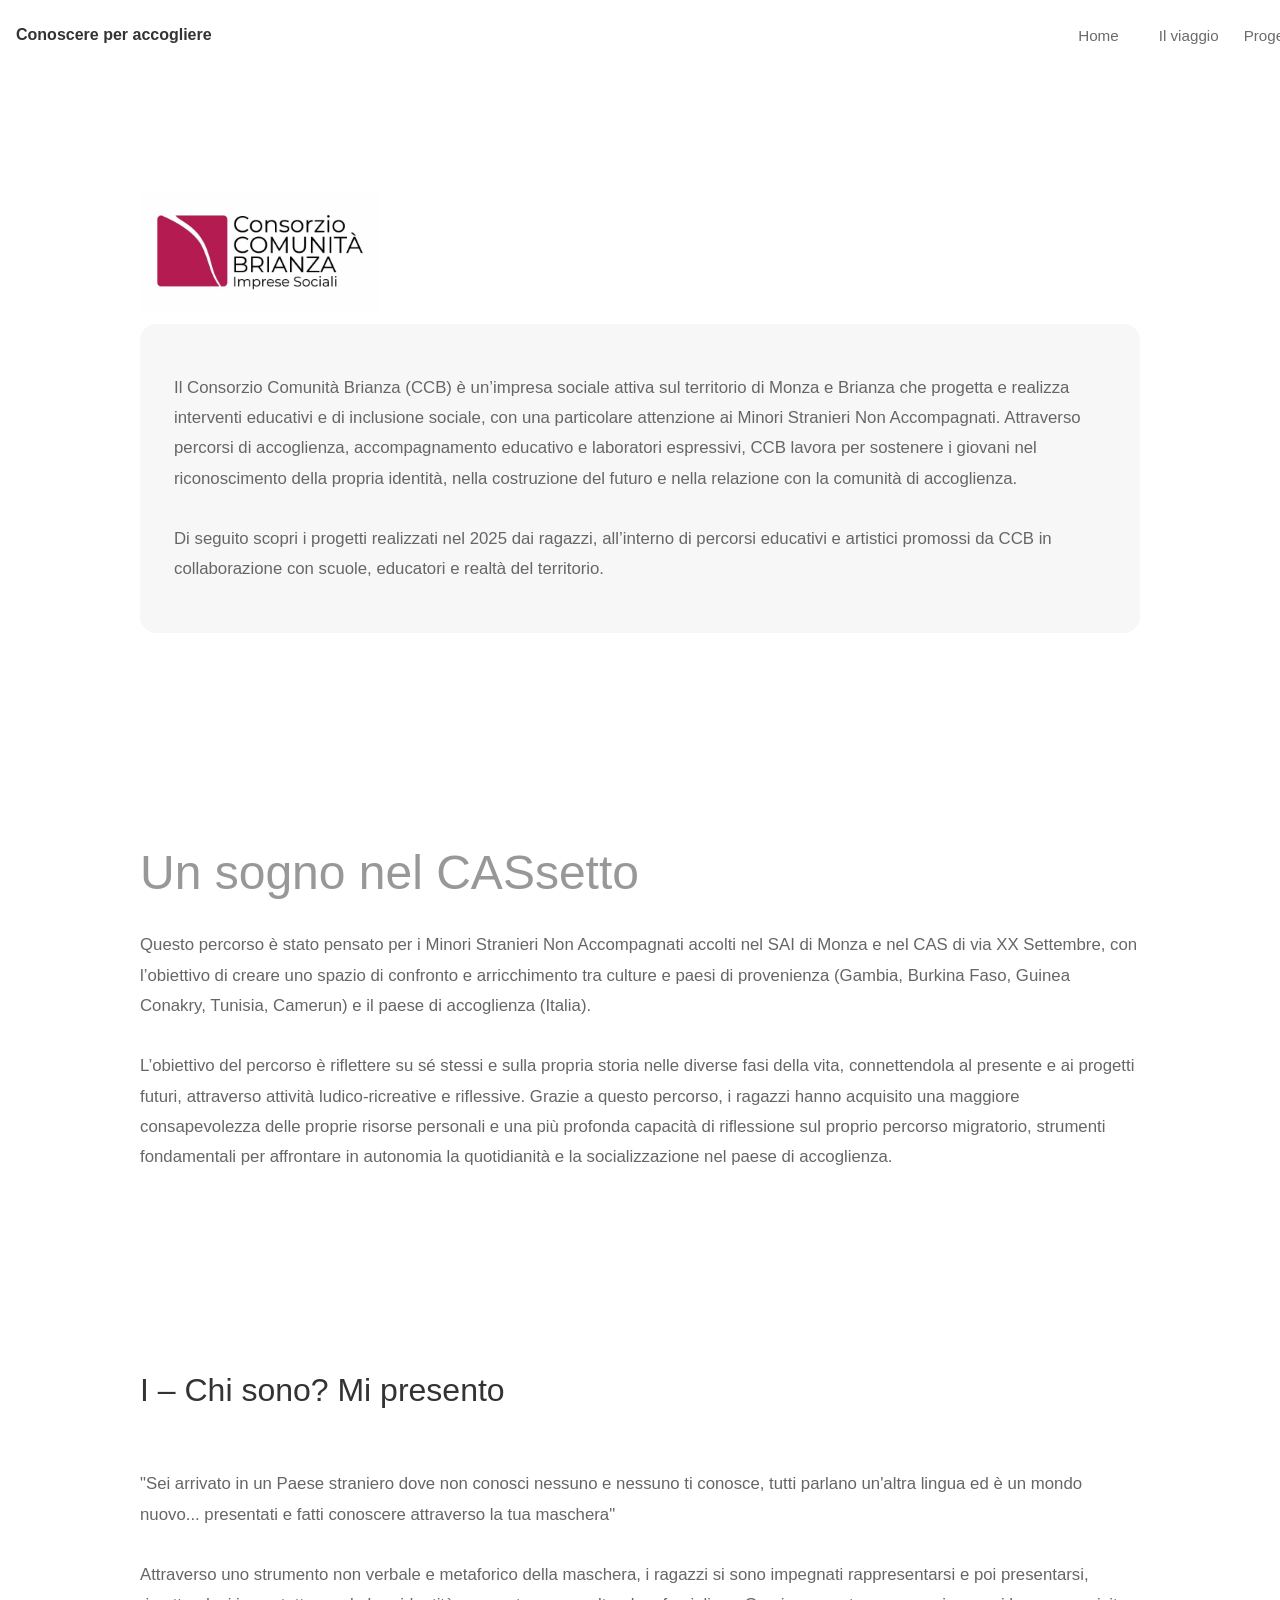
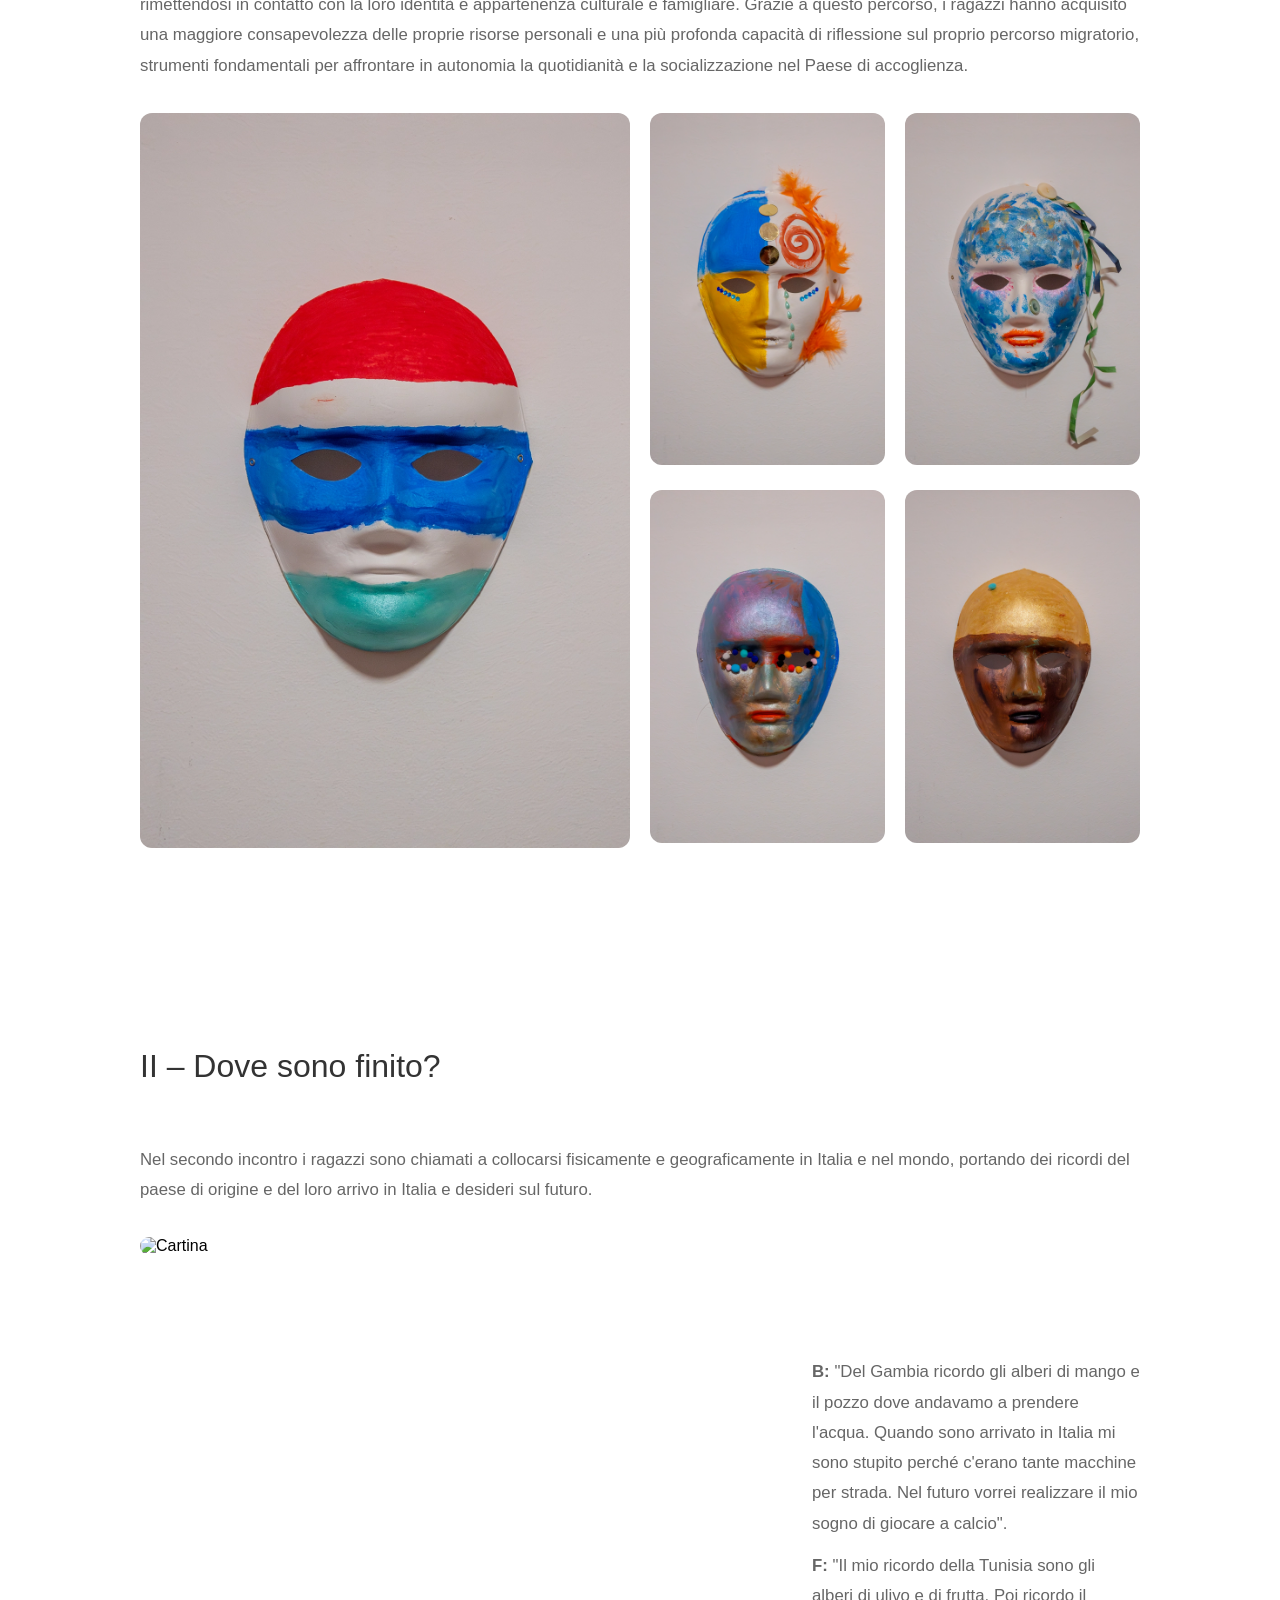
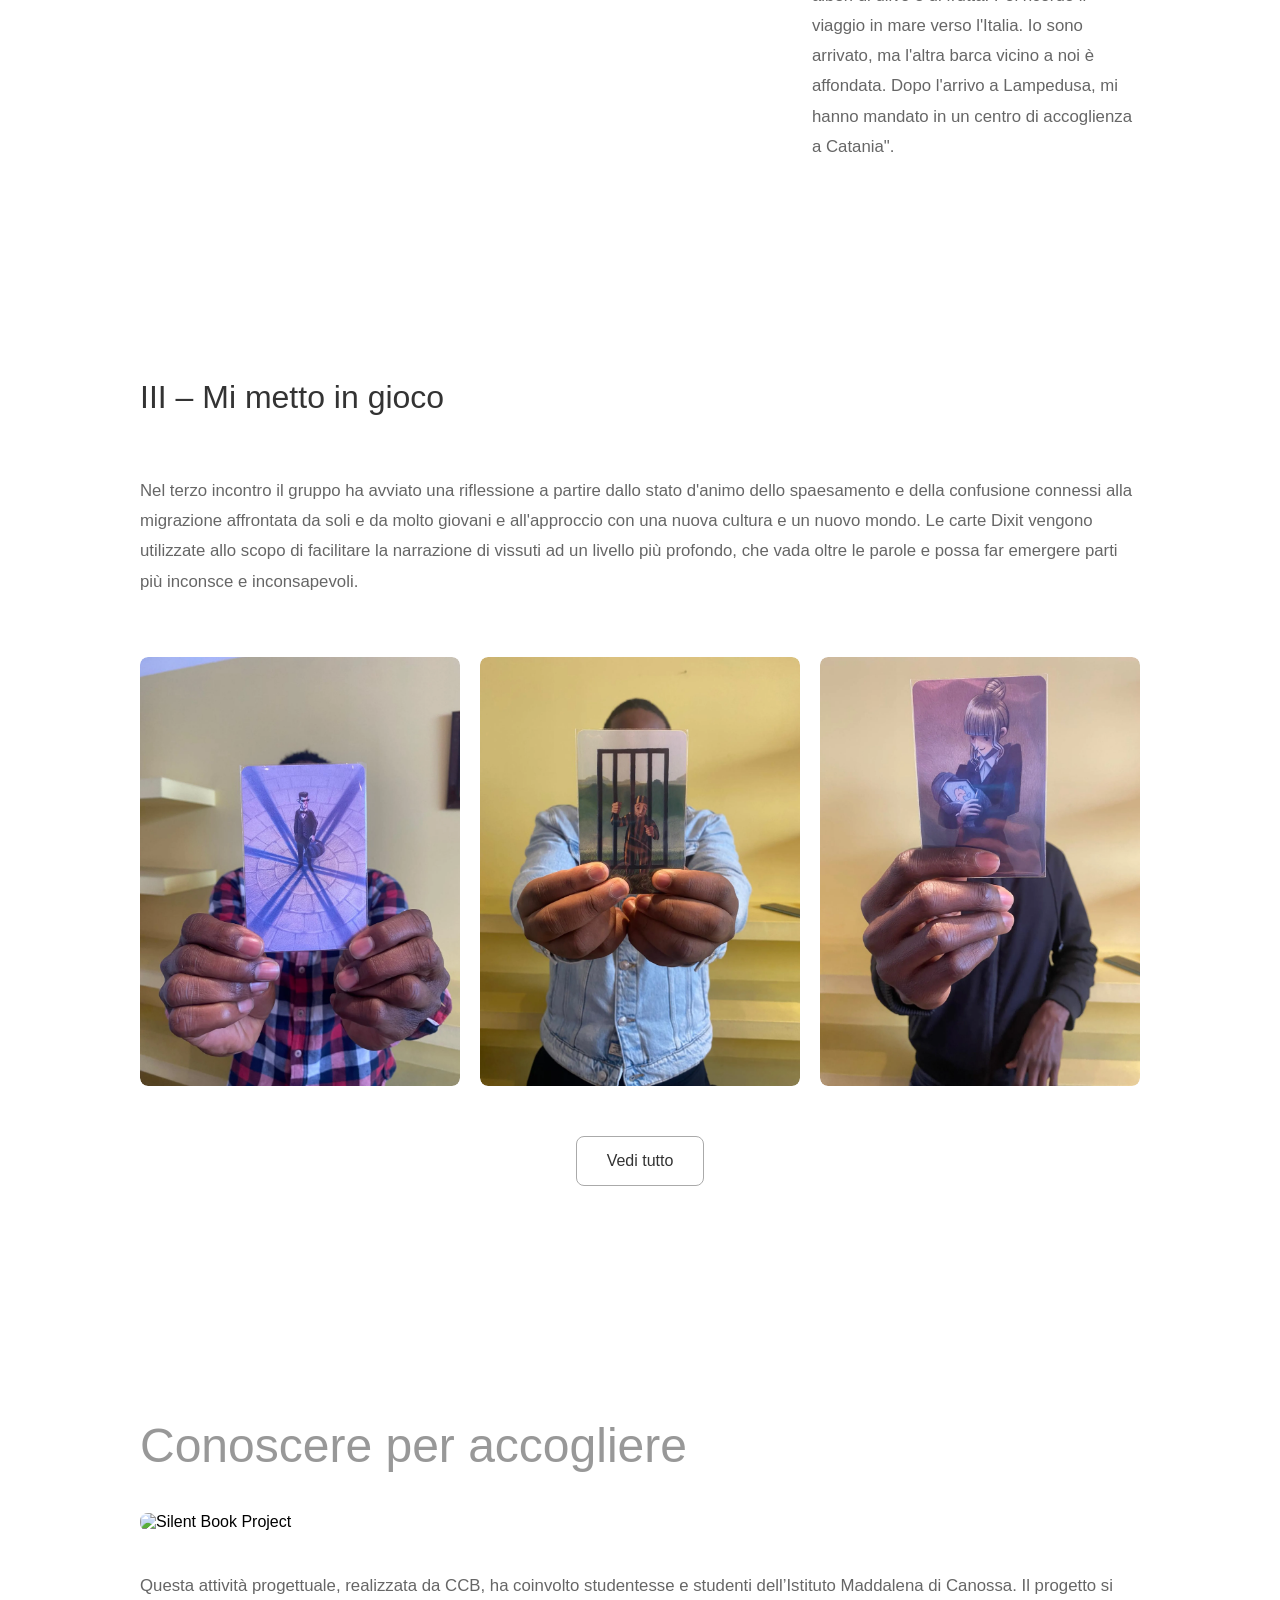
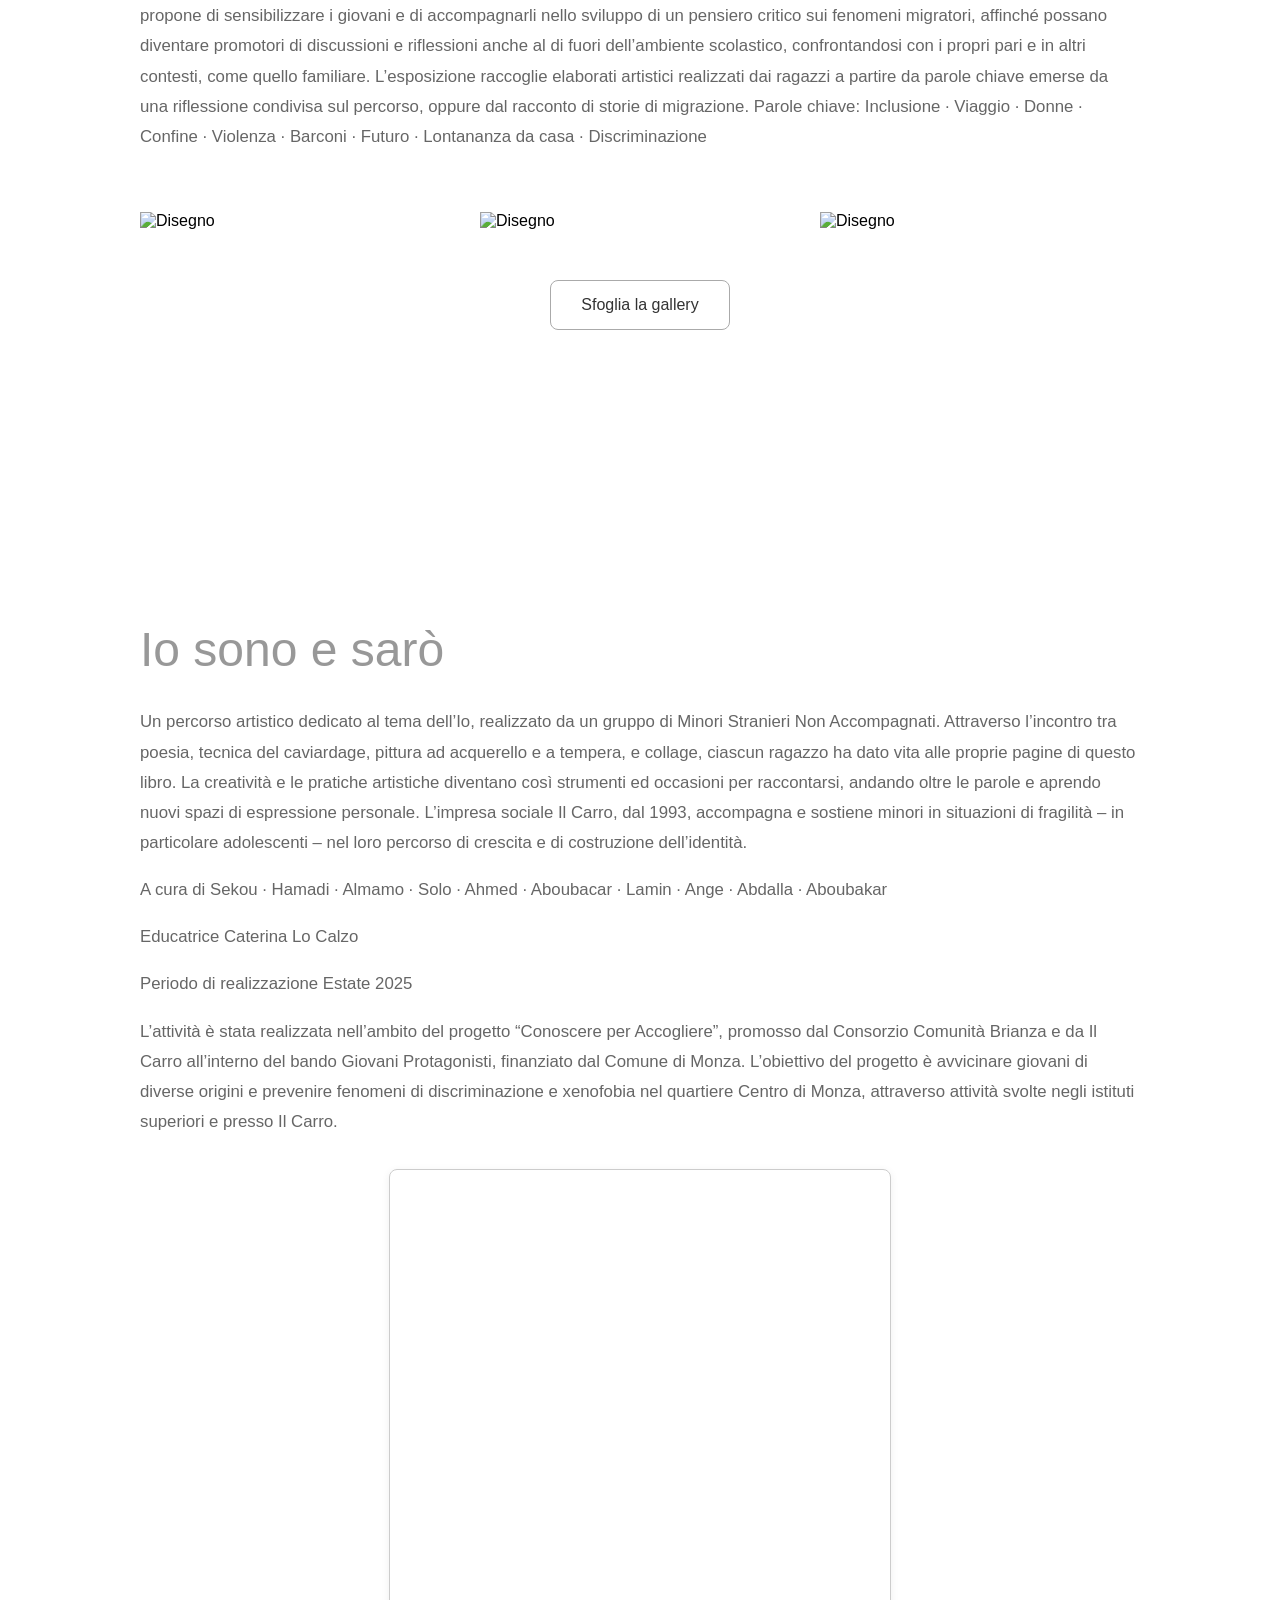
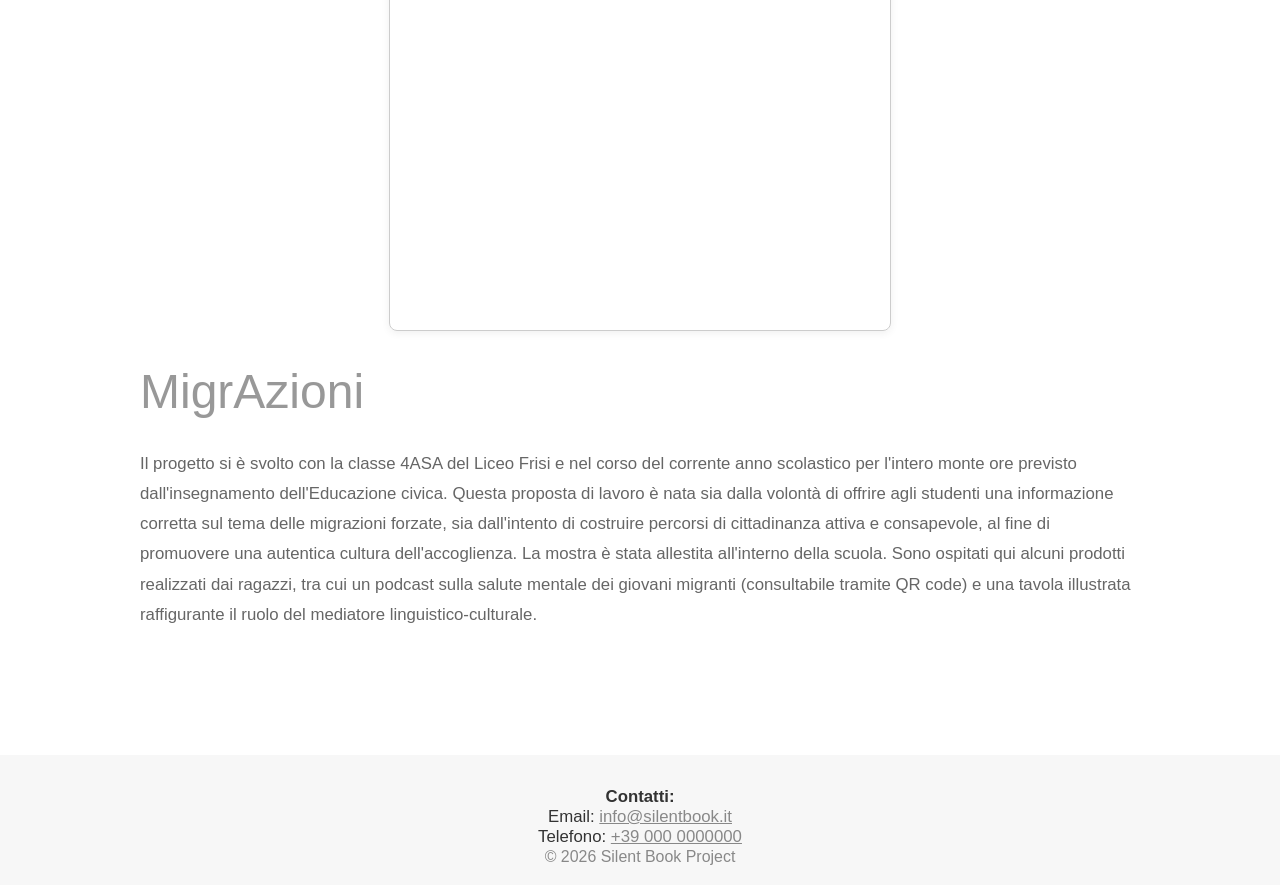
==== about.html @ 9be57079 "Initial commit" ====
<!DOCTYPE html>
<html lang="en">
<head>
  <meta charset="UTF-8" />
  <meta name="viewport" content="width=device-width, initial-scale=1.0"/>
  <title>About - Silent Book</title>
  <link rel="stylesheet" href="style.css">
</head>
<body class="about-page">
    <!-- Fixed Navbar -->
    <nav class="navbar">
        <div class="navbar-content">
            <a href="index.html" class="navbar-logo">Conoscere per accogliere</a>
            <div class="navbar-dots">
                <span class="dot" data-section="0"></span>
                <span class="dot" data-section="1"></span>
                <span class="dot" data-section="2"></span>
                <span class="dot" data-section="3"></span>
                <span class="dot" data-section="4"></span>
                <span class="dot" data-section="5"></span>
                <span class="dot" data-section="6"></span>
                <span class="dot" data-section="7"></span>
                <span class="dot" data-section="8"></span>
                <span class="dot" data-section="9"></span>
            </div>

            <div class="navbar-links">
                <a href="index.html" class="navbar-home">Home</a>
                <a href="storia.html">Il viaggio</a>
                <a href="about.html">Progetti</a>
            </div>
        </div>
    </nav>

    <!-- Main Content -->
    <div class="page-container">
        <!-- About Section -->
        <div class="page-content" id="about-section">

    <div style="text-align: center; margin-top: 32px;">
        <img src="images/CCB-logo.webp" alt="Logo Consorzio Comunità Brianza" style="max-width: 240px; height: auto; display: block; margin-bottom: 12px; margin-left: 0;" />
    </div>

            <div class="intro-box" style="background: #f7f7f7; border-radius: 16px; padding: 32px 34px; margin: 0px 0 40px 0; max-width: 100%; margin-left: auto; margin-right: auto; font-size: 1.15em;">
                <p>Il Consorzio Comunità Brianza (CCB) è un’impresa sociale attiva sul territorio di Monza e Brianza che progetta e realizza interventi educativi e di inclusione sociale, con una particolare attenzione ai Minori Stranieri Non Accompagnati. Attraverso percorsi di accoglienza, accompagnamento educativo e laboratori espressivi, CCB lavora per sostenere i giovani nel riconoscimento della propria identità, nella costruzione del futuro e nella relazione con la comunità di accoglienza. 
                    <br><br> Di seguito scopri i progetti realizzati nel 2025 dai ragazzi, all’interno di percorsi educativi e artistici promossi da CCB in collaborazione con scuole, educatori e realtà del territorio.
            </p> </div>
          
            
            
            
            <!-- Chi siamo Section -->
           <div style="padding: 70px;;"></div> <h1>Un sogno nel CASsetto</h1>
            <p>Questo percorso è stato pensato per i Minori Stranieri Non Accompagnati accolti nel SAI di Monza e nel CAS di via XX Settembre, con l’obiettivo di creare uno spazio di confronto e arricchimento tra culture e paesi di provenienza (Gambia, Burkina Faso, Guinea Conakry, Tunisia, Camerun) e il paese di accoglienza (Italia).

<br><br>L’obiettivo del percorso è riflettere su sé stessi e sulla propria storia nelle diverse fasi della vita, connettendola al presente e ai progetti futuri, attraverso attività ludico-ricreative e riflessive.

Grazie a questo percorso, i ragazzi hanno acquisito una maggiore consapevolezza delle proprie risorse personali e una più profonda capacità di riflessione sul proprio percorso migratorio, strumenti fondamentali per affrontare in autonomia la quotidianità e la socializzazione nel paese di accoglienza.
</p>
<h2>I – Chi sono? Mi presento</h2>
<p>"Sei arrivato in un Paese straniero dove non conosci nessuno e nessuno ti conosce, tutti parlano un'altra lingua ed è un mondo nuovo... presentati e fatti conoscere attraverso la tua maschera"
<br><br>Attraverso uno strumento non verbale e metaforico della maschera, i ragazzi si sono impegnati rappresentarsi e poi presentarsi, rimettendosi in contatto con la loro identità e appartenenza culturale e famigliare.
Grazie a questo percorso, i ragazzi hanno acquisito una maggiore consapevolezza delle proprie risorse personali e una più profonda capacità di riflessione sul proprio percorso migratorio, strumenti fondamentali per affrontare in autonomia la quotidianità e la socializzazione nel Paese di accoglienza.
</p>

<!-- Galleria Maschere -->
<style>
    .maschere-gallery-grid {
        display: grid;
        grid-template-columns: repeat(4, 1fr);
        grid-template-rows: repeat(2, auto);
        gap: 20px;
        width: 100%;
        margin: 32px 0;
        align-items: start;
    }
    .maschere-gallery-grid img {
        width: 100%;
        height: auto;
        aspect-ratio: auto;
        object-fit: contain;
        border-radius: 12px;
        display: block;
        background: #f7f7f7;
        max-height: 420px;
    }
    .maschere-gallery-grid .main-img {
        grid-row: 1 / span 2;
        grid-column: 1 / span 2;
        max-height: 100%;
    }
    @media (max-width: 700px) {
        .maschere-gallery-grid {
            grid-template-columns: 1fr 1fr;
            grid-template-rows: repeat(5, auto);
        }
        .maschere-gallery-grid .main-img {
            grid-row: 1 / span 2;
            grid-column: 1 / span 2;
        }
    }
</style>
<div class="maschere-gallery-grid">
    <div class="gallery-item dixit-item" style="grid-row: 1 / span 2; grid-column: 1 / span 2; position: relative;">
        <img src="images/maschere/IMG_1080.webp" alt="Maschera 1080" class="main-img" />
        <div class="dixit-overlay">
            <p class="dixit-text">"La maschera rappresenta il mio Paese e le mie radici. La bandiera del Gambia è composta dal colore rosso, che simboleggia il sole e la savana, il colore blu del fiume Gambia, mentre il verde rappresenta la terra e le foreste del mio Paese. Le strisce bianche simboleggiano la pace."</p>
        </div>
    </div>
    <img src="images/maschere/IMG_1083.webp" alt="Maschera 1083" style="grid-row: 1; grid-column: 3;" />
    <img src="images/maschere/IMG_1084.webp" alt="Maschera 1084" style="grid-row: 1; grid-column: 4;" />
    <img src="images/maschere/IMG_1086.webp" alt="Maschera 1086" style="grid-row: 2; grid-column: 3;" />
    <img src="images/maschere/IMG_1090.webp" alt="Maschera 1090" style="grid-row: 2; grid-column: 4;" />
</div>
<h2>II – Dove sono finito?</h2>

<p>Nel secondo incontro i ragazzi sono chiamati a collocarsi fisicamente e geograficamente in Italia e nel mondo, portando dei ricordi del paese di origine e del loro arrivo in Italia e desideri sul futuro.</p>
<div style="display: flex; gap: 32px; align-items: flex-start; flex-wrap: wrap; margin: 32px 0 0 0;">
    <img src="images/maschere/cartina.png" alt="Cartina" class="main-img" style="width: 640px; max-width: 100%; height: auto; aspect-ratio: auto; object-fit: contain; border-radius: 12px; display: block; max-height: 840px; margin: 0; background: none; flex-shrink: 0;" />
    <div style="flex: 1; min-width: 220px; padding-top: 120px;">
        <p style="margin-top:0; margin-bottom: 0.7em;"><strong>B:</strong> "Del Gambia ricordo gli alberi di mango e il pozzo dove andavamo a prendere l'acqua. Quando sono arrivato in Italia mi sono stupito perché c'erano tante macchine per strada. Nel futuro vorrei realizzare il mio sogno di giocare a calcio".</p>
        <p style="margin-top:0;"><strong>F:</strong> "Il mio ricordo della Tunisia sono gli alberi di ulivo e di frutta. Poi ricordo il viaggio in mare verso l'Italia. Io sono arrivato, ma l'altra barca vicino a noi è affondata. Dopo l'arrivo a Lampedusa, mi hanno mandato in un centro di accoglienza a Catania".</p>
    </div>
</div>


<h2>III – Mi metto in gioco</h2>
<p>Nel terzo incontro il gruppo ha avviato una riflessione a partire dallo stato d'animo dello spaesamento e della confusione connessi alla migrazione affrontata da soli e da molto giovani e all'approccio con una nuova cultura e un nuovo mondo.
Le carte Dixit vengono utilizzate allo scopo di facilitare la narrazione di vissuti ad un livello più profondo, che vada oltre le parole e possa far emergere parti più inconsce e inconsapevoli.
</p>
<div class="gallery dixit-gallery dixit-preview" id="dixit-preview-gallery">
    <div class="gallery-item dixit-item">
        <img src="images/dixit/1.webp" alt="Chi siamo" data-caption="Ricordo che ero molto confuso perché mi trovavo davanti a tante strade tra cui dovevo scegliere.">
        <div class="dixit-overlay">
            <p class="dixit-text">"Ricordo che ero molto confuso perché mi trovavo davanti a tante strade tra cui dovevo scegliere"</p>
        </div>
    </div>
    <div class="gallery-item dixit-item">
        <img src="images/dixit/2.webp" alt="Chi siamo" data-caption="Qualche volta mi sento in trappola, con le mani legate, come se non riuscissi a trovare una via d'uscita">
        <div class="dixit-overlay">
            <p class="dixit-text">"Qualche volta mi sento in trappola, con le mani legate, come se non riuscissi a trovare una via d'uscita"</p>
        </div>
    </div>
    <div class="gallery-item dixit-item">
        <img src="images/dixit/3.webp" alt="Chi siamo" data-caption="Penso a quanto mi senta confuso e perso nel non sapere come sta mia mamma. Mi preoccupa anche che lei si senta spaesata nel non sapere come stia io e dove mi trovi nel mondo">
        <div class="dixit-overlay">
            <p class="dixit-text">"Penso a quanto mi senta confuso e perso nel non sapere come sta mia mamma. Mi preoccupa anche che lei si senta spaesata nel non sapere come stia io e dove mi trovi nel mondo"</p>
        </div>
    </div>
    <div class="gallery-item dixit-item">
        <img src="images/dixit/4.webp" alt="Chi siamo" data-caption="Se penso alla confusione mi viene in mente quando ero sulla barca e l'acqua ha iniziato a entrare...">
        <div class="dixit-overlay">
            <p class="dixit-text">"Se penso alla confusione mi viene in mente quando ero sulla barca e l'acqua
ha iniziato a entrare..."</p>
        </div>
    </div>
    <div class="gallery-item dixit-item">
        <img src="images/dixit/5.webp" alt="Chi siamo" data-caption="Ricordo che mi sono sentito molto confuso la prima volta che da piccolo con mio zio vidi un barcone partire e ribaltarsi poco dopo.">
        <div class="dixit-overlay">
            <p class="dixit-text">"Ricordo che mi sono sentito molto confuso la prima volta che da piccolo con mio zio vidi un barcone partire e ribaltarsi poco dopo."</p>
        </div>
    </div>
    <div class="gallery-item dixit-item">
        <img src="images/dixit/6.webp" alt="Chi siamo" data-caption="Questa carta mi fa pensare agli alberi sotto cui ci sedevamo al pomeriggio, grandi e piccoli...mi domando quando potrò ancora sedermi sotto quell'albero.">
        <div class="dixit-overlay">
            <p class="dixit-text">"Questa carta mi fa pensare agli alberi sotto cui ci sedevamo al pomeriggio, grandi e piccoli...mi domando quando potrò ancora sedermi sotto quell'albero."</p>
        </div>
    </div>
    <div class="gallery-item dixit-item">
        <img src="images/dixit/7.webp" alt="Chi siamo" data-caption="Questa carta mi ricorda mio padre che intagliava nel legno statuette a forma di animale.">
        <div class="dixit-overlay">
            <p class="dixit-text">"Questa carta mi ricorda mio padre che intagliava nel legno statuette a forma di animale."</p>
        </div>
    </div>
    <div class="gallery-item dixit-item">
        <img src="images/dixit/8.webp" alt="Chi siamo" data-caption="Ho scelto questa carta perché mi ricorda un episodio in cui il carretto con cui mio padre ed io stavamo viaggiando si è rotto e non sapevamo come tornare indietro.">
        <div class="dixit-overlay">
            <p class="dixit-text">"Ho scelto questa carta perché mi ricorda un episodio in cui il carretto con cui mio padre ed io stavamo viaggiando si è rotto e non sapevamo come tornare indietro."</p>
        </div>
    </div>
    <div class="gallery-item dixit-item">
        <img src="images/dixit/9.webp" alt="Chi siamo" data-caption="In questa immagine io vedo una spiaggia e una torre molto alta su cui ci sono dei pulcini senza mamma.">
        <div class="dixit-overlay">
            <p class="dixit-text">"In questa immagine io vedo una spiaggia e una torre molto alta su cui ci sono dei pulcini senza mamma."</p>
        </div>
    </div>
    <div class="gallery-item dixit-item">
        <img src="images/dixit/10.webp" alt="Chi siamo" data-caption="Ho scelto questa carta perché mi ricorda una usanza del mio villaggio: d'estate delle figure mascherate suonavano degli strumenti e rincorrevano grandi e piccoli per educarli ad utilizzare bene il fuoco ed evitare rischi di incendio. Ricordo bene che mi sentivo confuso e alla ricerca di un luogo sicuro in cui nascondermi">
        <div class="dixit-overlay">
            <p class="dixit-text">"Ho scelto questa carta perché mi ricorda una usanza del mio villaggio: d'estate delle figure mascherate suonavano degli strumenti e rincorrevano grandi e piccoli per educarli ad utilizzare bene il fuoco ed evitare rischi di incendio. Ricordo bene che mi sentivo confuso e alla ricerca di un luogo sicuro in cui nascondermi"</p>
        </div>
    </div>
</div>
<div style="text-align: center; margin-top: 30px;">
    <button class="gallery-toggle-btn" id="dixit-toggle">Vedi tutto</button>
</div>
            
            <!-- Gallery Preview -->
            <div style="padding: 100px;;"></div><h1>Conoscere per accogliere</h1>
            <div style="width: 100%; margin: 40px 0;">
                <img src="images/foto mostra/SRGB29902.jpg" alt="Silent Book Project" style="width: 100%; height: auto; display: block; border-radius: 8px;">
            </div>
            <p>Questa attività progettuale, realizzata da CCB, ha coinvolto studentesse e studenti dell’Istituto Maddalena di Canossa. Il progetto si propone di sensibilizzare i giovani e di accompagnarli nello sviluppo di un pensiero critico sui fenomeni migratori, affinché possano diventare promotori di discussioni e riflessioni anche al di fuori dell’ambiente scolastico, confrontandosi con i propri pari e in altri contesti, come quello familiare.

L’esposizione raccoglie elaborati artistici realizzati dai ragazzi a partire da parole chiave emerse da una riflessione condivisa sul percorso, oppure dal racconto di storie di migrazione.

Parole chiave:
Inclusione · Viaggio · Donne · Confine · Violenza · Barconi · Futuro · Lontananza da casa · Discriminazione
</p>
            <div class="gallery gallery-preview">
               
                <div class="gallery-item"><img src="images/disegni/7a.jpg.png" alt="Disegno"></div>
                 <div class="gallery-item"><img src="images/disegni/Binder1_Pagina_37_Immagine_0001.png" alt="Disegno"></div>
                <div class="gallery-item"><img src="images/disegni/2025-12-09_220623.jpg.png" alt="Disegno"></div>
            </div>
            
            <div style="text-align: center; margin-top: 30px;">
                <button class="gallery-toggle-btn" id="gallery-toggle">Sfoglia la gallery</button>
            </div>
        </div>

        <!-- Dixit Section (hidden initially) -->
        <div class="page-content" id="dixit-section" style="display: none;">
            <h1>Gallery 1</h1>
            <p>Esplora la nostra storia attraverso queste immagini e testimonianze.</p>
            
            <div style="text-align: center; margin-bottom: 30px;">
                <button class="gallery-toggle-btn" id="dixit-close">Torna alla pagina About</button>
            </div>
            
            <!-- Full Dixit Gallery -->
            <div class="gallery dixit-gallery dixit-full">
                <div class="gallery-item dixit-item">
                    <img src="images/dixit/1.png" alt="Chi siamo" data-caption="Ricordo che ero molto confuso perché mi trovavo davanti a tante strade tra cui dovevo scegliere.">
                    <div class="dixit-overlay">
                        <p class="dixit-text">"Ricordo che ero molto confuso perché mi trovavo davanti a tante strade tra cui dovevo scegliere."</p>
                    </div>
                </div>
                <div class="gallery-item dixit-item">
                    <img src="images/dixit/2.png" alt="Chi siamo" data-caption="Questo è un testo segnaposto per l'immagine due.">
                    <div class="dixit-overlay">
                        <p class="dixit-text">"Questo è un testo segnaposto per l'immagine due."</p>
                    </div>
                </div>
                <div class="gallery-item dixit-item">
                    <img src="images/dixit/3.png" alt="Chi siamo" data-caption="Questo è un testo segnaposto per l'immagine tre.">
                    <div class="dixit-overlay">
                        <p class="dixit-text">"Questo è un testo segnaposto per l'immagine tre."</p>
                    </div>
                </div>
                <div class="gallery-item dixit-item">
                    <img src="images/dixit/4.png" alt="Chi siamo" data-caption="Questo è un testo segnaposto per l'immagine quattro.">
                    <div class="dixit-overlay">
                        <p class="dixit-text">"Questo è un testo segnaposto per l'immagine quattro."</p>
                    </div>
                </div>
                <div class="gallery-item dixit-item">
                    <img src="images/dixit/5.png" alt="Chi siamo" data-caption="Questo è un testo segnaposto per l'immagine cinque.">
                    <div class="dixit-overlay">
                        <p class="dixit-text">"Questo è un testo segnaposto per l'immagine cinque."</p>
                    </div>
                </div>
                <div class="gallery-item dixit-item">
                    <img src="images/dixit/6.png" alt="Chi siamo" data-caption="Questo è un testo segnaposto per l'immagine sei.">
                    <div class="dixit-overlay">
                        <p class="dixit-text">"Questo è un testo segnaposto per l'immagine sei."</p>
                    </div>
                </div>
                <div class="gallery-item dixit-item">
                    <img src="images/dixit/7.png" alt="Chi siamo" data-caption="Questo è un testo segnaposto per l'immagine sette.">
                    <div class="dixit-overlay">
                        <p class="dixit-text">"Questo è un testo segnaposto per l'immagine sette."</p>
                    </div>
                </div>
                <div class="gallery-item dixit-item">
                    <img src="images/dixit/8.png" alt="Chi siamo" data-caption="Questo è un testo segnaposto per l'immagine otto.">
                    <div class="dixit-overlay">
                        <p class="dixit-text">"Questo è un testo segnaposto per l'immagine otto."</p>
                    </div>
                </div>
                <div class="gallery-item dixit-item">
                    <img src="images/dixit/9.png" alt="Chi siamo" data-caption="Questo è un testo segnaposto per l'immagine nove.">
                    <div class="dixit-overlay">
                        <p class="dixit-text">"Questo è un testo segnaposto per l'immagine nove."</p>
                    </div>
                </div>
                <div class="gallery-item dixit-item">
                    <img src="images/dixit/10.png" alt="Chi siamo" data-caption="Questo è un testo segnaposto per l'immagine dieci.">
                    <div class="dixit-overlay">
                        <p class="dixit-text">"Questo è un testo segnaposto per l'immagine dieci."</p>
                    </div>
                </div>
            </div>
        </div>
        
        <!-- Gallery Section (hidden initially) -->
        <div style="padding: 70px;;"></div>
        <div class="page-content" id="gallery-section" style="display: none;">
           
            <h1>Conoscere per accogliere</h1>
            <p>Questa attività di progetto svolta da CCB ha coinvolto studenti e studentesse dell'Istituto Maddalena di Canossa. Il progetto ha come obiettivo quello di sensibilizzare i giovani ed aiutarli a sviluppare un pensiero critico verso i fenomeni migratori, in modo che siano poi loro stessi ad aprire discussioni e riflessioni al di fuori dell'ambiente scolastico, con i propri pari o in altri contesti
altri come quello famigliare.</p>
            
            <div style="text-align: center; margin-bottom: 30px;">
                <button class="gallery-toggle-btn" id="gallery-close">Torna alla pagina About</button>
            </div>
            
            <!-- Full Gallery -->
            <div class="gallery gallery-full">
                <div class="gallery-item"><img src="images/disegni/2025-12-09_220623.jpg.png" alt="Disegno"></div>
                <div class="gallery-item"><img src="images/disegni/2a.jpg.png" alt="Disegno"></div>
                <div class="gallery-item"><img src="images/disegni/2b.jpg.png" alt="Disegno"></div>
                <div class="gallery-item"><img src="images/disegni/5a.jpg.png" alt="Disegno"></div>
                <div class="gallery-item"><img src="images/disegni/5b.jpg.png" alt="Disegno"></div>
                <div class="gallery-item"><img src="images/disegni/7a.jpg.png" alt="Disegno"></div>
                <div class="gallery-item"><img src="images/disegni/7b.jpg.png" alt="Disegno"></div>
                <div class="gallery-item"><img src="images/disegni/Binder1_Pagina_01_Immagine_0001.png" alt="Disegno"></div>
                <div class="gallery-item"><img src="images/disegni/Binder1_Pagina_02_Immagine_0001.png" alt="Disegno"></div>
                <div class="gallery-item"><img src="images/disegni/Binder1_Pagina_03_Immagine_0001.png" alt="Disegno"></div>
                <div class="gallery-item"><img src="images/disegni/Binder1_Pagina_04_Immagine_0001.png" alt="Disegno"></div>
                <div class="gallery-item"><img src="images/disegni/Binder1_Pagina_05_Immagine_0001.png" alt="Disegno"></div>
                <div class="gallery-item"><img src="images/disegni/Binder1_Pagina_06_Immagine_0001.png" alt="Disegno"></div>
                <div class="gallery-item"><img src="images/disegni/Binder1_Pagina_07_Immagine_0001.png" alt="Disegno"></div>
                <div class="gallery-item"><img src="images/disegni/Binder1_Pagina_08_Immagine_0001.png" alt="Disegno"></div>
                <div class="gallery-item"><img src="images/disegni/Binder1_Pagina_10_Immagine_0001.png" alt="Disegno"></div>
                <div class="gallery-item"><img src="images/disegni/Binder1_Pagina_11_Immagine_0001.png" alt="Disegno"></div>
                <div class="gallery-item"><img src="images/disegni/Binder1_Pagina_14_Immagine_0001.png" alt="Disegno"></div>
                <div class="gallery-item"><img src="images/disegni/Binder1_Pagina_15_Immagine_0001.png" alt="Disegno"></div>
                <div class="gallery-item"><img src="images/disegni/Binder1_Pagina_16_Immagine_0001.png" alt="Disegno"></div>
                <div class="gallery-item"><img src="images/disegni/Binder1_Pagina_17_Immagine_0001.png" alt="Disegno"></div>
                <div class="gallery-item"><img src="images/disegni/Binder1_Pagina_19_Immagine_0001.png" alt="Disegno"></div>
                <div class="gallery-item"><img src="images/disegni/Binder1_Pagina_21_Immagine_0001.png" alt="Disegno"></div>
                <div class="gallery-item"><img src="images/disegni/Binder1_Pagina_24_Immagine_0001.png" alt="Disegno"></div>
                <div class="gallery-item"><img src="images/disegni/Binder1_Pagina_25_Immagine_0001.png" alt="Disegno"></div>
                <div class="gallery-item"><img src="images/disegni/Binder1_Pagina_26_Immagine_0001.png" alt="Disegno"></div>
                <div class="gallery-item"><img src="images/disegni/Binder1_Pagina_27_Immagine_0001.png" alt="Disegno"></div>
                <div class="gallery-item"><img src="images/disegni/Binder1_Pagina_28_Immagine_0001.png" alt="Disegno"></div>
                <div class="gallery-item"><img src="images/disegni/Binder1_Pagina_29_Immagine_0001.png" alt="Disegno"></div>
                <div class="gallery-item"><img src="images/disegni/Binder1_Pagina_30_Immagine_0001.png" alt="Disegno"></div>
                <div class="gallery-item"><img src="images/disegni/Binder1_Pagina_31_Immagine_0001.png" alt="Disegno"></div>
                <div class="gallery-item"><img src="images/disegni/Binder1_Pagina_32_Immagine_0001.png" alt="Disegno"></div>
                <div class="gallery-item"><img src="images/disegni/Binder1_Pagina_33_Immagine_0001.png" alt="Disegno"></div>
                <div class="gallery-item"><img src="images/disegni/Binder1_Pagina_34_Immagine_0001.png" alt="Disegno"></div>
                <div class="gallery-item"><img src="images/disegni/Binder1_Pagina_35_Immagine_0001.png" alt="Disegno"></div>
                <div class="gallery-item"><img src="images/disegni/Binder1_Pagina_36_Immagine_0001.png" alt="Disegno"></div>
                <div class="gallery-item"><img src="images/disegni/Binder1_Pagina_37_Immagine_0001.png" alt="Disegno"></div>
                <div class="gallery-item"><img src="images/disegni/Binder1_Pagina_38_Immagine_0001.png" alt="Disegno"></div>
                <div class="gallery-item"><img src="images/disegni/Binder1_Pagina_39_Immagine_0001.png" alt="Disegno"></div>
                <div class="gallery-item"><img src="images/disegni/Binder1_Pagina_40_Immagine_0001.png" alt="Disegno"></div>
                <div class="gallery-item"><img src="images/disegni/Binder1_Pagina_41_Immagine_0001.png" alt="Disegno"></div>
                <div class="gallery-item"><img src="images/disegni/Binder1_Pagina_42_Immagine_0001.png" alt="Disegno"></div>
                <div class="gallery-item"><img src="images/disegni/Binder1_Pagina_43_Immagine_0001.png" alt="Disegno"></div>
                <div class="gallery-item"><img src="images/disegni/Binder1_Pagina_44_Immagine_0001.png" alt="Disegno"></div>
                <div class="gallery-item"><img src="images/disegni/Binder1_Pagina_45_Immagine_0001.png" alt="Disegno"></div>
                <div class="gallery-item"><img src="images/disegni/Binder1_Pagina_46_Immagine_0001.png" alt="Disegno"></div>
                <div class="gallery-item"><img src="images/disegni/Binder1_Pagina_47_Immagine_0001.png" alt="Disegno"></div>
                <div class="gallery-item"><img src="images/disegni/Binder1_Pagina_48_Immagine_0001.png" alt="Disegno"></div>
                <div class="gallery-item"><img src="images/disegni/Binder1_Pagina_49_Immagine_0001.png" alt="Disegno"></div>
                <div class="gallery-item"><img src="images/disegni/Binder1_Pagina_50_Immagine_0001.png" alt="Disegno"></div>
                <div class="gallery-item"><img src="images/disegni/Binder1_Pagina_51_Immagine_0001.png" alt="Disegno"></div>
                <div class="gallery-item"><img src="images/disegni/Documento scansionato 3_Pagina_01_Immagine_0001.png" alt="Disegno"></div>
                <div class="gallery-item"><img src="images/disegni/Documento scansionato 3_Pagina_02_Immagine_0001.png" alt="Disegno"></div>
                <div class="gallery-item"><img src="images/disegni/Documento scansionato 3_Pagina_05_Immagine_0001.png" alt="Disegno"></div>
                <div class="gallery-item"><img src="images/disegni/Documento scansionato 3_Pagina_08_Immagine_0001.png" alt="Disegno"></div>
                <div class="gallery-item"><img src="images/disegni/Documento scansionato 3_Pagina_10_Immagine_0001.png" alt="Disegno"></div>
                <div class="gallery-item"><img src="images/disegni/Documento scansionato 3_Pagina_13_Immagine_0001.png" alt="Disegno"></div>
                <div class="gallery-item"><img src="images/disegni/Documento scansionato 3_Pagina_16_Immagine_0001.png" alt="Disegno"></div>
                <div class="gallery-item"><img src="images/disegni/Documento scansionato copia_Pagina_2_Immagine_0001.png" alt="Disegno"></div>
                <div class="gallery-item"><img src="images/disegni/Documento scansionato copia_Pagina_3_Immagine_0001.png" alt="Disegno"></div>
                <div class="gallery-item"><img src="images/disegni/Documento scansionato copia_Pagina_6_Immagine_0001.png" alt="Disegno"></div>
                <div class="gallery-item"><img src="images/disegni/Documento scansionato_Pagina_3_Immagine_0001.png" alt="Disegno"></div>
                <div class="gallery-item"><img src="images/disegni/confine 1b.jpg.png" alt="Disegno"></div>
                <div class="gallery-item"><img src="images/disegni/confine-1a.png" alt="Disegno"></div>
                <div class="gallery-item"><img src="images/disegni/discriminazione-1a.png" alt="Disegno"></div>
                <div class="gallery-item"><img src="images/disegni/discriminazione-1b.png" alt="Disegno"></div>
                <div class="gallery-item"><img src="images/disegni/discriminazione-2a.png" alt="Disegno"></div>
                <div class="gallery-item"><img src="images/disegni/discriminazione-2b.png" alt="Disegno"></div>
                <div class="gallery-item"><img src="images/disegni/diversita-1a.png" alt="Disegno"></div>
                <div class="gallery-item"><img src="images/disegni/diversita-1b.png" alt="Disegno"></div>
                <div class="gallery-item"><img src="images/disegni/fuga-1.png" alt="Disegno"></div>
                <div class="gallery-item"><img src="images/disegni/fuga-2a.png" alt="Disegno"></div>
                <div class="gallery-item"><img src="images/disegni/fuga-2b.png" alt="Disegno"></div>
                <div class="gallery-item"><img src="images/disegni/futuro-1a.png" alt="Disegno"></div>
                <div class="gallery-item"><img src="images/disegni/futuro-1b.png" alt="Disegno"></div>
                <div class="gallery-item"><img src="images/disegni/futuro-2.png" alt="Disegno"></div>
                <div class="gallery-item"><img src="images/disegni/inclusione-1a.png" alt="Disegno"></div>
                <div class="gallery-item"><img src="images/disegni/inclusione-1b.png" alt="Disegno"></div>
                <div class="gallery-item"><img src="images/disegni/inclusione-2a.png" alt="Disegno"></div>
                <div class="gallery-item"><img src="images/disegni/inclusione-2b.png" alt="Disegno"></div>
                <div class="gallery-item"><img src="images/disegni/lontananza-1a.png" alt="Disegno"></div>
                <div class="gallery-item"><img src="images/disegni/lontananza-1b.png" alt="Disegno"></div>
                <div class="gallery-item"><img src="images/disegni/lontananza-2a.png" alt="Disegno"></div>
                <div class="gallery-item"><img src="images/disegni/lontananza-2b.png" alt="Disegno"></div>
                <div class="gallery-item"><img src="images/disegni/violenza-1.png" alt="Disegno"></div>
                <div class="gallery-item"><img src="images/disegni/violenza-2.png" alt="Disegno"></div>
                <div class="gallery-item"><img src="images/disegni/violenza-3.png" alt="Disegno"></div>
            </div>
        </div>
    </div>

    <!-- Lightbox Modal -->
    <div class="lightbox" id="lightbox">
        <span class="lightbox-close" id="lightbox-close">&times;</span>
        <button class="lightbox-nav lightbox-prev" id="lightbox-prev">←</button>
        <div class="lightbox-content">
            <img class="lightbox-img" id="lightbox-img" src="" alt="">
            <p class="lightbox-caption" id="lightbox-caption"></p>
        </div>
        <button class="lightbox-nav lightbox-next" id="lightbox-next">→</button>
    </div>
 <div class="page-content">
    
            <h1>Io sono e sarò</h1>
            <p>Un percorso artistico dedicato al tema dell’Io, realizzato da un gruppo di Minori Stranieri Non Accompagnati. Attraverso l’incontro tra poesia, tecnica del caviardage, pittura ad acquerello e a tempera, e collage, ciascun ragazzo ha dato vita alle proprie pagine di questo libro.

La creatività e le pratiche artistiche diventano così strumenti ed occasioni per raccontarsi, andando oltre le parole e aprendo nuovi spazi di espressione personale.

L’impresa sociale Il Carro, dal 1993, accompagna e sostiene minori in situazioni di fragilità – in particolare adolescenti – nel loro percorso di crescita e di costruzione dell’identità.

<p>A cura di
Sekou · Hamadi · Almamo · Solo · Ahmed · Aboubacar · Lamin · Ange · Abdalla · Aboubakar</p>

<p>Educatrice
Caterina Lo Calzo</p>

<p>Periodo di realizzazione
Estate 2025</p>

<p>L’attività è stata realizzata nell’ambito del progetto “Conoscere per Accogliere”, promosso dal Consorzio Comunità Brianza e da Il Carro all’interno del bando Giovani Protagonisti, finanziato dal Comune di Monza.

L’obiettivo del progetto è avvicinare giovani di diverse origini e prevenire fenomeni di discriminazione e xenofobia nel quartiere Centro di Monza, attraverso attività svolte negli istituti superiori e presso Il Carro.
</p>

                <div style="max-width: 700px; margin: 32px auto 0 auto;">
                    <iframe src="images/book.pdf" style="width:500px; height:760px; display:block; margin:0 auto; border: 1px solid #ccc; border-radius: 8px; box-shadow: 0 2px 8px #0001;" title="Visualizza il libro PDF"></iframe>
                </div>
                 <h1>MigrAzioni</h1>
            <p>Il progetto si è svolto con la classe 4ASA del Liceo Frisi e nel corso del corrente anno scolastico per l'intero monte ore previsto dall'insegnamento dell'Educazione civica.
Questa proposta di lavoro è nata sia dalla volontà di offrire agli studenti una informazione corretta sul tema delle migrazioni forzate, sia dall'intento di costruire percorsi di cittadinanza attiva e consapevole, al fine di promuovere una autentica cultura dell'accoglienza.
La mostra è stata allestita all'interno della scuola. Sono ospitati qui alcuni prodotti realizzati dai ragazzi, tra cui un podcast sulla salute mentale dei giovani migranti (consultabile tramite QR code) e una tavola illustrata raffigurante il ruolo del mediatore linguistico-culturale.
</p>
        </div>
        
    <footer style="width: 100%; background: #f7f7f7; color: #333; padding: 32px 0 18px 0; text-align: center; font-size: 1.05em; margin-top: 48px; ">
        <div style="max-width: 700px; margin: 0 auto;">
            <strong>Contatti:</strong> <br>
            Email: <a href="mailto:info@silentbook.it" style="color: #888; text-decoration: underline;">info@silentbook.it</a><br>
            Telefono: <a href="tel:+39000000000" style="color: #888; text-decoration: underline;">+39 000 0000000</a><br>
            <span style="font-size: 0.95em; color: #888;">&copy; 2026 Silent Book Project</span>
        </div>
    </footer>
    <script src="https://cdnjs.cloudflare.com/ajax/libs/gsap/3.13.0/gsap.min.js"></script>
    <script src="about.js"></script>
    </body>
</html>
---- style.css ----
.modal16-story-view {
    width: 100%;
    max-width: 100%;
    padding-left: 0;
    padding-right: 0;
    margin-left: 0;
    margin-right: 0;
    box-sizing: border-box;
}
.modal16-story-text {
    width: 100%;
    max-width: 100%;
    padding-left: 24px;
    padding-right: 24px;
    box-sizing: border-box;
}
.modal16-story-view {
    width: 100%;
    max-width: none;
}
/* Stile per le storie del modal16 */
.modal16-story-title {
    color: #333;
    font-size: 1.5rem;
    font-family: "Open Sans", sans-serif;
    font-weight: 300;
    margin-top: 0px;
    margin-bottom: 30px;
    text-align: center;
    transition: opacity 0.3s ease;
}

.modal16-story-text {
    font-size: 1em;
    color: #444;
    margin-bottom: 22px;
    line-height: 1.6;
    /* Puoi aggiungere altre proprietà qui */
}
/* Overlay centrale invisibile per immagine 10 (mare) */
.img-10-mare-wrap {
    position: relative;
    cursor: default;
}
/* Overlay centrale invisibile per immagine 10 (mare) */
#mare-center-overlay.clickable-center {
    position: absolute;
    top: 50%;
    left: 50%;
    width: 38%;
    height: 54%;
    transform: translate(-50%, -50%);
    cursor: pointer;
    z-index: 2;
    background: transparent;
    pointer-events: auto;
}

.img-10-mare {
    cursor: default;
}


/* Assicura che i video con classe .img-home abbiano lo stesso stile delle immagini */
video.img-home {
    width: 100%;
    height: auto;
    max-width: 100%;
    display: block;
    border-radius: 0;
    object-fit: contain;
}
/* Header switch per testimonianze: scritta/indietro */
.testimonianze-header-switch {
    position: relative;
    height: 40px;
    display: flex;
    align-items: center;
}
.testimonianze-header-switch .modal-number-in {
    position: absolute;
    top: 0;
    left: 0;
    font-size: 0.9em;
    font-weight: 600;
    color: #000000;
    opacity: 0.4;
    text-align: left;
    user-select: none;
    padding-left: 2px;
}
.testimonianze-header-switch .back-btn {
    position: absolute;
    top: 0;
    left: 0;
    background: none;
    border: none;
    color: #333;
    opacity: 0.4;
    font-size: 0.9em;
    font-weight: 600;
    cursor: pointer;
    padding: 0;
    text-decoration: none;
    display: none;
}
.testimonianze-header-switch .back-btn:focus,
.testimonianze-header-switch .back-btn:hover {
    color: #333;
    opacity: 0.7;
    text-decoration: none;
}
.img-4-stereotipi-wrap .img-home {
    transition: opacity 0.8s, transform 0.8s;
}
.img-4-stereotipi-wrap .clickable-center:hover ~ .img-home,
.img-4-stereotipi-wrap .clickable-center:focus ~ .img-home {
    opacity: 0.7 !important;
    transform: scale(1.04);
    transition: opacity 0.8s, transform 0.8s;
}
/* Bottone Indietro solo nell'header del modal stereotipi */
/* Nascondi la scrollbar verticale della pagina */
    #mare-center-overlay:hover + .img-10-mare,
    #mare-center-overlay:focus + .img-10-mare,
    .img-10-mare-wrap #mare-center-overlay:hover + .img-10-mare,
    .img-10-mare-wrap #mare-center-overlay:focus + .img-10-mare {
        transform: scale(1.05) !important;
        opacity: 0.7 !important;
    }


/* ONBOARDING */
.onboarding-label {
    filter: grayscale(1) !important;
}
/* Scala di grigi per freccia animata e cerchio che pulsa nell'onboarding */
.arrow {
    filter: grayscale(1) !important;
}
.onboarding-click-pulse {
    filter: grayscale(1) !important;
}
/* Nascondi il bottone Inizia dell'onboarding */
#onboarding-close.onboarding-btn {
    display: none !important;
}
/* Onboarding layout due colonne */
.onboarding-row {
    display: flex;
    flex-direction: row;
    justify-content: center;
    align-items: flex-end;
    gap: 148px;
    margin: 28px 0 18px 0;
}
.onboarding-col {
    display: flex;
    flex-direction: column;
    align-items: center;
    justify-content: flex-start;
    min-width: 120px;
}

.onboarding-label {
    margin-top: 18px;
    font-size: 1.08em;
    color: #33758C;
    font-weight: 600;
    letter-spacing: 0.01em;
    text-align: center;
    opacity: 0.85;
}
/* Pulsante animazione click onboarding */
.onboarding-click-pulse {
    display: inline-block;
    margin-left: 32px;
    vertical-align: middle;
    width: 38px;
    height: 38px;
    border-radius: 50%;
    background: rgba(51,117,140,0.18);
    position: relative;
    box-shadow: 0 0 0 0 rgba(51,117,140,0.5);
    animation: pulse-click 1.2s infinite;
}
.onboarding-click-pulse::after {
    content: '';
    position: absolute;
    left: 50%;
    top: 50%;
    transform: translate(-50%, -50%);
    width: 16px;
    height: 16px;
    background: #33758C;
    border-radius: 50%;
    box-shadow: 0 2px 8px #33758c33;
}
@keyframes pulse-click {
    0% {
        box-shadow: 0 0 0 0 rgba(51,117,140,0.5);
    }
    70% {
        box-shadow: 0 0 0 18px rgba(51,117,140,0);
    }
    100% {
        box-shadow: 0 0 0 0 rgba(51,117,140,0);
    }
}

/* Animazione frecce onboarding */
.onboarding-arrows {
    display: flex;
    flex-direction: column;
    align-items: center;
    margin: 18px 0 10px 0;
    height: 60px;
    gap: 6px;
}
.arrow {
    display: block;
    width: 13px;
    height: 28px;
    border-left: 4px solid #33758C;
    border-bottom: 4px solid #33758C;
    transform: rotate(-45deg);
    opacity: 0.5;
    animation: arrow-move 1.2s infinite;
}
.arrow:nth-child(2) {
    animation-delay: 0.3s;
    opacity: 0.7;
}
.arrow:nth-child(3) {
    animation-delay: 0.6s;
    opacity: 1;
}
@keyframes arrow-move {
    0% { opacity: 0; transform: translateY(-10px) rotate(-45deg); }
    40% { opacity: 1; transform: translateY(0) rotate(-45deg); }
    100% { opacity: 0; transform: translateY(20px) rotate(-45deg); }
}
/* Onboarding overlay */
.onboarding-overlay {
    position: fixed;
    top: 0; left: 0; width: 100vw; height: 100vh;
    background: rgba(245,245,245,0.98);
    z-index: 9999;
    display: flex;
    align-items: center;
    justify-content: center;
    transition: opacity 0.6s;
}
.onboarding-content {
    background: #fff;
    border-radius: 10px;
    padding: 8px 32px 28px 32px;
    text-align: center;
    max-width: 940px;
    color: #333;
}
.onboarding-content h2 {
    font-size: 2em;
    margin-bottom: 18px;
    font-weight: 400;
}
.onboarding-welcome {
    display: block;
    min-height: 2.5em;
    height: 2.5em;
    line-height: 2.5em;
    transition: color 0.3s;
    /* Regola l'altezza se necessario */
}
.onboarding-content p {
    font-size: 1.15em;
    margin-bottom: 22px;
}
.onboarding-btn {
    background: #33758C;
    color: #fff;
    border: none;
    border-radius: 8px;
    padding: 10px 28px;
    font-size: 1.1em;
    font-weight: 600;
    cursor: pointer;
    box-shadow: 0 2px 8px rgba(51,117,140,0.09);
    transition: background 0.2s;
}
.onboarding-btn:hover {
    background: #7fc1c9;
}

/* IMMAGINI HOME */
/* Numero [ n ] sotto l'immagine */
.img-label-wrap {
    position: absolute;
    z-index: 3;
    display: flex;
    flex-direction: column;
    align-items: flex-start;
}
.img-label-wrap .img-home {
    position: static;
    display: block;
}
.modal-number {
    margin-top: 4px;
    font-size: 1.1em;
    font-weight: 700;
    color: #000000;
    text-align: left;
    padding-left: 2px;
}
.modal-number1 {
    margin-top: 10px;
    font-size: 1.1em;
    font-weight: 700;
    color: #000000;
    text-align: left;
 
}
.modal-number2 {
    margin-top: -4px;
    font-size: 1.1em;
    font-weight: 700;
    color: #000000;
    text-align: left;
    padding-left: 25px;
    z-index: 70;
}
.modal-number4 {
    position: absolute;
    margin-top: 54%;
    font-size: 1.1em;
    font-weight: 700;
    color: #000000;
    text-align: left;
    padding-left: 49%;
}
.modal-number5 {
    margin-top: 8px;
    font-size: 1.1em;
    font-weight: 700;
    color: #000000;
    text-align: left;
    padding-left: 10px;
}
.modal-number10 {
    margin-top: -48px;
    font-size: 1.1em;
    font-weight: 700;
    color: #000000;
    text-align: left;
    padding-left: 200px;
    z-index: 90;
}
.modal-number-in {
    position: absolute;
    top: 20px;
    left: 23px;
    font-size: 0.9em;
    font-weight: 600;
    color: #000000;
    opacity: 0.4;
    text-align: left;
    user-select: none;
    padding-left: 2px;
}


/* --- effetto all'hover (scala e opacità) --- */
.img-label-wrap .img-home {
    transition: opacity 0.8s ease, transform 0.8s ease;
}
.img-label-wrap:hover .img-home {
    opacity: 0.7;
}

/* Solo per la stereotipi 4: hover solo sul centro */
.img-4-stereotipi-wrap:hover .img-home {
    opacity: 1 !important;
}
.img-10-mare-wrap:hover .img-home {
    opacity: 1 !important;
}
.img-4-stereotipi-wrap .clickable-center:hover ~ .img-home,
.img-4-stereotipi-wrap .clickable-center:focus ~ .img-home {
    opacity: 0.7 !important;
}
.img-label-wrap {
    transition: transform 0.8s ease;
}
.img-label-wrap:hover {
    transform: scale(1.04);
    z-index: 4;
}
.img-4-stereotipi-wrap:hover {
    transform: none !important;
    z-index: 4;
}
.img-10-mare-wrap:hover {
    transform: none !important;
    z-index: 4;
}
.img-label-wrap .img-home {
    transition: opacity 0.8s ease, transform 0.8s ease;
}

/* Posizionamento personalizzato delle immagini */
.img-0-intro-wrap {
    left: 5%;
    top: 28%;
    width: 33%;
    z-index: 90;
}
.img-0-intro-b {
    left: 37%;
    top: 28%;
    width: 33%;
    z-index: 2;
}
.img-0-intro-c {
    left: 69%;
    top: 28%;
    width: 33%;
    z-index: 1;
}
.img-1-intro-wrap {
    max-width: 36%;
    top: 10%;
    left: 5%;
}
.img-2-intro-wrap {
    left: 47%;
    bottom: -4vh;
    max-width: 33vw;
}


.img-3-intro-wrap {
   top: 13%;
    right: 5.5%;
    width: 33%;
    z-index: 20;
}
.img-3b-intro {
    position: absolute;
    top: 54%;
    right: 5%;;
    width: 33vw;
    z-index: 1;
    pointer-events: none;
}
.img-4a-stereotipi {
    left: 0%;
    top: 54%;
   width: 33vw;
    z-index: 80;
}
.img-4-stereotipi-wrap {
    max-width: 74vw;
    top: 0%;
    left: 7%;
    z-index: 3;
    position: relative;
}

/* Overlay centrale cliccabile per la stereotipi 4 */
.img-4-stereotipi-wrap .clickable-center {
    position: absolute;
    top: 50%;
    left: 50%;
    transform: translate(-50%, -50%);
    width: 24%; /* solo la parte centrale, regola a piacere */
    height: 54%;
    cursor: pointer;
    z-index: 10;
    border-radius: 50%;
    /* background: rgba(51,117,140,0.08);  // debug */
}
.img-4-stereotipi-wrap .clickable-center:hover ~ .img-home,
.img-4-stereotipi-wrap .clickable-center:focus ~ .img-home {
    opacity: 0.7 !important;
    transform: scale(1.04);
}
.img-5-stereotipi-wrap {
    right: 0%;
    top: 55%;
    max-width: 33vw;
    z-index: 20;
}
.img-6-passaporto-wrap {
    left: 20%;
    top: 15%;
    max-width: 30vw;
    cursor: pointer;
}
.img-7-passaporto-wrap {
    left: 55%;
    top: 15%;
    max-width: 30vw;
    cursor: pointer;
}
.img-8-rotte-wrap {
    left: 2%;
    top: 15%;
    max-width: 24vw;
    cursor: pointer;
}
.img-9-rotte-wrap {
    left: 29%;
    top: 15%;
    max-width: 42vw;
    cursor: pointer;
}
.img-9b-rotte {
    left: 74%;
    top: 15%;
   width: 24vw;
    z-index: 80;
}
.img-10-mare-wrap {
    left: 5%;
    top: 7%;
    max-width: 80vw;
}

.modal-note{
    font-size: 0.9em; 
    color: #666; 
    margin-top: 120px; 
    text-align: left; 
    opacity: 0.8;
}
 .modal-header{
    display: flex; 
    align-items: center; 
    justify-content: space-between; 
    padding: 0 12px 0 0; 
    margin-bottom: 40px;
 } 


.modal16-stories-intro {
                    font-size: 1.1em;
                    color: #444;
                    line-height: 1.4;
                    font-weight: 400;
                    margin-bottom: 68px;
                    text-align: center;
                    width: 400px;
                }
                .modal16-stories-btns {
                    display: flex;
                    flex-direction: column;
                    gap: 14px;
                    width: 100%;
                    align-items: center;
                    margin-bottom: 10px;
                }
               
                .modal16-stories-back {
                    margin-top: 22px;
                    background: #ede3c7;
                    color: #33758C;
                    border: none;
                    border-radius: 8px;
                    padding: 8px 22px;
                    font-size: 1em;
                    font-weight: 600;
                    cursor: pointer;
                    box-shadow: 0 2px 6px rgba(0,0,0,0.07);
                    transition: background 0.2s, color 0.2s;
                }
                .modal16-stories-back:hover {
                    background: #33758C;
                    color: #fff;
                }
                        /* Orbit schema for modal16 */
                        .orbit-schema { position: relative; }
                        .orbit-container { position: relative; width: 520px; height: 520px; margin: 0 auto; }
                        .orbit-center-text { position: absolute; left: 50%; top: 50%; transform: translate(-50%, -50%); font-size: 1.3em; font-weight: 600; color: #33758C; text-align: center; z-index: 2; width: 220px; pointer-events: none; }
                        .orbit-ball {
                            transition: opacity 0.3s;
                            position: absolute;
                            width: 48px;
                            height: 48px;
                            border-radius: 50%;
                            background: linear-gradient(135deg, #7fc1c9 60%, #ede3c7 100%);
                            box-shadow: 0 2px 8px #0002;
                            z-index: 1;
                            top: 50%;
                            left: 50%;
                            margin: -24px;
                            /* Posizione iniziale in cerchio */
                            transform: rotate(var(--angle)) translateX(120px) translateY(0);
                            animation: orbit 24s linear infinite;
                        }
                       
                        .orbit-ball.faded {
                            opacity: 0.35;
                        }
                        .orbit-ball.active {
                            opacity: 1 !important;
                            z-index: 2;
                        }
                        
                        .orbit-overlay {
                            position: absolute;
                            left: 0; top: 0; width: 100%; height: 100%;
                            background: rgba(255,255,255,0.01);
                            z-index: 9;
                        }
                        .orbit-ball-1 { animation-delay: 0s; --angle: 0deg; }
                        .orbit-ball-2 { animation-delay: 0s; --angle: 72deg; }
                        .orbit-ball-3 { animation-delay: 0s; --angle: 144deg; }
                        .orbit-ball-4 { animation-delay: 0s; --angle: 216deg; }
                        .orbit-ball-5 { animation-delay: 0s; --angle: 288deg; }
                        @keyframes orbit {
                            0%   { transform: rotate(var(--angle)) translateX(220px) translateY(0) scale(1); }
                            100% { transform: rotate(calc(var(--angle) + 360deg)) translateX(220px) translateY(0) scale(1); }
                        }


/* --- Timeline Richiesta Asilo --- */
.richiesta-asilo-timeline-wrap {
    max-width: 480px;
    margin: 0 auto;
    padding: 0 0 16px 0;
}
.richiesta-asilo-timeline-title {
    text-align: center;
    color: #33758C;
    font-size: 1.3em;
    margin-bottom: 18px;
    font-weight: 700;
}
.richiesta-asilo-timeline {
    display: flex;
    flex-direction: column;
    align-items: center;
    position: relative;
    min-height: 420px;
}
.timeline-arrow {
    background: #e3f2fd;
    border: none;
    border-radius: 50%;
    width: 38px;
    height: 38px;
    font-size: 1.3em;
    color: #33758C;
    margin: 6px 0;
    cursor: pointer;
    transition: background 0.2s, color 0.2s;
    box-shadow: 0 1px 4px rgba(51,117,140,0.08);
}
.timeline-arrow:active, .timeline-arrow:focus {
    background: #b7e0e5;
    outline: none;
}
.timeline-steps {
    position: relative;
    width: 100%;
    padding: 0 0 0 0;
    margin: 0 auto;
}
.timeline-step {
    display: flex;
    align-items: flex-start;
    position: relative;
    min-height: 48px;
    margin-bottom: 0;
    cursor: pointer;
    transition: background 0.2s;
}
.timeline-step .timeline-dot {
    width: 18px;
    height: 18px;
    background: #b7e0e5;
    border-radius: 50%;
    border: 3px solid #33758C;
    margin: 0 18px 0 0;
    position: relative;
    z-index: 2;
    transition: background 0.2s, border 0.2s;
}
.timeline-step.active .timeline-dot {
    background: #33758C;
    border: 3px solid #4a9cae;
}
.timeline-step .timeline-label {
    font-weight: 600;
    color: #33758C;
    font-size: 1.08em;
    margin-top: 0;
    margin-bottom: 0;
    padding: 8px 0 8px 0;
    min-width: 180px;
    max-width: 180px;
    width: 180px;
    display: inline-block;
    word-break: break-word;
    text-align: left;
}
.timeline-step.active .timeline-label {
    color: #20404a;
}
.timeline-step .timeline-content {
    background: #f8f6f1;
    border-radius: 12px;
    margin: 10px 0 10px 0;
    padding: 16px 18px 12px 18px;
    color: #20404a;
    font-size: 1em;
    box-shadow: 0 1px 6px rgba(51,117,140,0.07);
    width: 340px;
    min-width: 340px;
    max-width: 340px;
    position: relative;
    left: 38px;
    /* Sposta il box testo più a destra per evitare sovrapposizione con il titolo */
    z-index: 2;
}
@media (max-width: 600px) {
    .timeline-step .timeline-content {
        left: 0;
        width: 90vw;
        min-width: 90vw;
        max-width: 90vw;
        padding: 12px 4vw 10px 4vw;
    }
}
.timeline-step ul {
    margin: 0 0 0 18px;
    padding: 0;
}
.timeline-biforcation {
    display: flex;
    flex-direction: row;
    justify-content: flex-start;
    align-items: flex-start;
    margin-left: 36px;
    margin-bottom: 0;
    position: relative;
    gap: 18px;
}
.timeline-step.branch-a, .timeline-step.branch-b {
    margin-top: 0;
    margin-bottom: 0;
    min-height: 44px;
    flex: 1 1 0;
}
.timeline-step.branch-a .timeline-dot {
    background: #dff2ec;
    border: 3px solid #4a9cae;
}
.timeline-step.branch-b .timeline-dot {
    background: #fde3e3;
    border: 3px solid #e57373;
}
.timeline-step.branch-a.active .timeline-dot {
    background: #4a9cae;
    border: 3px solid #33758C;
}
.timeline-step.branch-b.active .timeline-dot {
    background: #e57373;
    border: 3px solid #33758C;
}
.timeline-step.branch-a .timeline-label {
    color: #4a9cae;
    min-width: 180px;
    max-width: 180px;
    width: 180px;
}
.timeline-step.branch-b .timeline-label {
    color: #e57373;
    min-width: 180px;
    max-width: 180px;
    width: 180px;
}
@media (max-width: 600px) {
    .timeline-step .timeline-label,
    .timeline-step.branch-a .timeline-label,
    .timeline-step.branch-b .timeline-label {
        min-width: 120px;
        max-width: 120px;
        width: 120px;
    }
}
.timeline-step.branch-a.active .timeline-label {
    color: #20404a;
}
.timeline-step.branch-b.active .timeline-label {
    color: #20404a;
}
/* Vertical line */
.timeline-steps:before {
    content: '';
    position: absolute;
    left: 8px;
    top: 0;
    bottom: 0;
    width: 4px;
    background: linear-gradient(to bottom, #b7e0e5 0%, #33758C 100%);
    z-index: 0;
    border-radius: 2px;
}
.timeline-biforcation:before {
    content: '';
    position: absolute;
    left: -18px;
    top: 12px;
    width: 32px;
    height: 2px;
    background: #b7e0e5;
    z-index: 1;
}
.timeline-biforcation {
    margin-bottom: 0;
}
@media (max-width: 600px) {
    .richiesta-asilo-timeline-wrap {
        max-width: 99vw;
        padding: 0 2vw 12px 2vw;
    }
    .timeline-step .timeline-content {
        max-width: 98vw;
        padding: 12px 4vw 10px 4vw;
    }
}
/* --- Richiesta Asilo Modal Narrative Section --- */
.richiesta-asilo-scroll {
    max-height: 80vh;
    overflow-y: auto;
    padding: 0 0 16px 0;
}
.richiesta-asilo-block {
    background: #f8f6f1;
    border-radius: 16px;
    margin: 28px auto 0 auto;
    padding: 28px 20px 20px 20px;
    max-width: 600px;
    box-shadow: 0 2px 8px rgba(51,117,140,0.07);
    position: relative;
}
.richiesta-asilo-block h2, .richiesta-asilo-block h3 {
    color: #33758C;
    margin-bottom: 12px;
    font-weight: 700;
    text-align: center;
}
.richiesta-asilo-block ul {
    margin: 0 0 0 18px;
    padding: 0;
    color: #20404a;
    font-size: 1.08em;
}
.richiesta-asilo-block p {
    color: #20404a;
    font-size: 1.08em;
    margin-bottom: 0.5em;
    text-align: center;
}
.richiesta-asilo-note {
    background: #e3f2fd;
    color: #33758C;
    border-radius: 8px;
    padding: 8px 12px;
    margin: 16px auto 0 auto;
    font-size: 1em;
    text-align: center;
    max-width: 350px;
}
.richiesta-asilo-percorsi {
    background: #f0f7fa;
    border-radius: 16px;
    margin: 32px auto 0 auto;
    padding: 24px 10px 18px 10px;
    max-width: 900px;
}
.richiesta-asilo-percorsi-container {
    display: flex;
    flex-direction: row;
    gap: 32px;
    justify-content: center;
    align-items: flex-start;
}
.richiesta-asilo-col {
    flex: 1 1 0;
    min-width: 220px;
    background: #fff;
    border-radius: 12px;
    box-shadow: 0 1px 4px rgba(51,117,140,0.06);
    padding: 18px 14px 14px 14px;
    margin: 0 0 0 0;
}
.richiesta-asilo-legale h3 {
    color: #33758C;
}
.richiesta-asilo-vita h3 {
    color: #4a9cae;
}
.richiesta-asilo-esiti {
    margin-top: 16px;
    background: #e3f2fd;
    border-radius: 8px;
    padding: 8px 10px;
    color: #33758C;
    font-size: 0.98em;
}
.richiesta-asilo-evidenza {
    margin-top: 16px;
    background: #dff2ec;
    border-radius: 8px;
    padding: 8px 10px;
    color: #33758C;
    font-size: 0.98em;
    text-align: left;
}
.richiesta-asilo-insight {
    background: #e3f2fd;
    border-left: 6px solid #33758C;
    margin-top: 32px;
    padding: 22px 18px 16px 18px;
    max-width: 600px;
}
.richiesta-asilo-finale {
    background: #dff2ec;
    border-left: 6px solid #4a9cae;
    margin-top: 32px;
    padding: 22px 18px 16px 18px;
    max-width: 600px;
}
@media (max-width: 800px) {
    .richiesta-asilo-percorsi-container {
        flex-direction: column;
        gap: 18px;
    }
    .richiesta-asilo-col {
        min-width: 0;
        width: 100%;
        margin-bottom: 10px;
    }
}
@media (max-width: 600px) {
    .richiesta-asilo-block, .richiesta-asilo-insight, .richiesta-asilo-finale {
        padding: 16px 6px 12px 6px;
        max-width: 98vw;
    }
    .richiesta-asilo-percorsi {
        padding: 12px 2px 8px 2px;
        max-width: 99vw;
    }
}
/* Square 19 style (come square-7) */
.square-19 {
    background: linear-gradient(135deg, #8fa9c1, #a8c0d8);
    box-shadow: 0 4px 15px rgba(143, 169, 193, 0.4);
    top: 55%;
    left: 85%;
    bottom: auto;
}

.square-19:hover {
    box-shadow: 0 8px 25px rgba(143, 169, 193, 0.6);
}
/* Slider verticale mare-map: toni del grigio */
#mare-map-slider {
    accent-color: #6c7a89;
}
#mare-map-slider::-webkit-slider-thumb {
    background: #6c7a89;
    border: 2px solid #3a4652;
    border-radius: 50%;
    width: 32px;
    height: 32px;
    box-shadow: 0 2px 6px rgba(0,0,0,0.10);
    cursor: pointer;
    -webkit-appearance: none;
    appearance: none;
}
#mare-map-slider::-webkit-slider-runnable-track {
    background: #cfd8dc;
    height: 100%;
    border-radius: 8px;
}
#mare-map-slider::-moz-range-thumb {
    background: #6c7a89;
    border: 2px solid #3a4652;
    border-radius: 50%;
    width: 32px;
    height: 32px;
    box-shadow: 0 2px 6px rgba(0,0,0,0.10);
    cursor: pointer;
}
#mare-map-slider::-moz-range-track {
    background: #cfd8dc;
    height: 100%;
    border-radius: 8px;
}
#mare-map-slider::-ms-thumb {
    background: #6c7a89;
    border: 2px solid #3a4652;
    border-radius: 50%;
    width: 32px;
    height: 32px;
    box-shadow: 0 2px 6px rgba(0,0,0,0.10);
    cursor: pointer;
}
#mare-map-slider::-ms-fill-lower, #mare-map-slider::-ms-fill-upper {
    background: #cfd8dc;
    border-radius: 8px;
}
/* Nascondi outline blu su focus */
#mare-map-slider:focus {
    outline: none;
}
.mare-map-zone[data-zone="7"] {
    border-bottom: 2px dashed #ccb97a !important;
}
#mare-map {
    width: 100%;
    height: 100%;
    min-height: 350px;
    border-radius: 16px;
    overflow: hidden;
    display: flex;
    flex-direction: row;
    align-items: stretch;
    position: relative;
}

#mare-map-zones {
    flex: 1;
    display: flex;
    flex-direction: column;
    height: 100%;
    min-height: 350px;
}

.mare-map-zone {
    flex: 1 1 0;
    display: flex;
    align-items: center;
    justify-content: center;
    position: relative;
    min-height: 0;
}
/* Titolo fisso sopra le card del quiz stereotipi */
.stereotipi-cards-title {
    color: #333;
    font-size: 1.5rem;
    font-family: "Open Sans", sans-serif;
    font-weight: 300;
    margin-top: 10px;
    margin-bottom: 24px;
    text-align: center;
    display: block;
}
/* Placeholder trasparente come la textarea */
.carousel-textarea::placeholder {
    color: #888;
    opacity: 0;
    transition: opacity 0.2s;
}
.carousel-textarea:focus::placeholder,
.carousel-textarea:hover::placeholder {
    opacity: 1;
}
/* Textarea per le card del carousel */
.carousel-textarea {
    display: flex;
    align-items: center;
    justify-content: center;
    margin: 0 auto;
    width: 90%;
    min-width: 80px;
    max-width: 95%;
    font-size: 1rem;
    font-family: "Open Sans", sans-serif;
    border: none;
    border-radius: 8px;
    padding: 6px 10px;
    resize: none;
    background: rgba(255,255,255,0.7);
    opacity: 0;
    transition: opacity 0.3s, border 0.2s;
    box-sizing: border-box;
    position: relative;
    z-index: 2;
    min-height: 2.2em;
    margin-top: 8px;
    margin-bottom: 8px;
}
.carousel-textarea:focus {
    outline: none;
    background: #fff;
    opacity: 0.8;
    transition: opacity 0.3s;
}
.carousel-textarea:hover {
    background: #fff;
    opacity: 0.8;
    transition: opacity 0.3s;
}
.card-rect-1, .card-rect-2, .card-rect-3, .card-rect-4 { transition: background 0.3s; }

/* Gradazioni per ogni card */
.card-gradient-blue .card-rect-1 { background: #e3f0fa; }
.card-gradient-blue .card-rect-2 { background: #b3d6f2; }
.card-gradient-blue .card-rect-3 { background: #6fb0e5; }
.card-gradient-blue .card-rect-4 { background: #2176ae; }

.card-gradient-yellow .card-rect-1 { background: #fffbe5; }
.card-gradient-yellow .card-rect-2 { background: #fff3b0; }
.card-gradient-yellow .card-rect-3 { background: #ffe066; }
.card-gradient-yellow .card-rect-4 { background: #ffd000; }

.card-gradient-red .card-rect-1 { background: #ffeaea; }
.card-gradient-red .card-rect-2 { background: #ffb3b3; }
.card-gradient-red .card-rect-3 { background: #ff6f6f; }
.card-gradient-red .card-rect-4 { background: #d7263d; }

.card-gradient-green .card-rect-1 { background: #eaffea; }
.card-gradient-green .card-rect-2 { background: #b3f2b3; }
.card-gradient-green .card-rect-3 { background: #6fe56f; }
.card-gradient-green .card-rect-4 { background: #21ae4b; }

.card-gradient-purple .card-rect-1 { background: #f3eaff; }
.card-gradient-purple .card-rect-2 { background: #d1b3ff; }
.card-gradient-purple .card-rect-3 { background: #a66fe5; }
.card-gradient-purple .card-rect-4 { background: #6c21ae; }

.card-gradient-orange .card-rect-1 { background: #fff3e5; }
.card-gradient-orange .card-rect-2 { background: #ffd1b3; }
.card-gradient-orange .card-rect-3 { background: #ffb26f; }
.card-gradient-orange .card-rect-4 { background: #ff7f11; }

.card-gradient-pink .card-rect-1 { background: #ffe5f7; }
.card-gradient-pink .card-rect-2 { background: #ffb3e6; }
.card-gradient-pink .card-rect-3 { background: #e56fb0; }
.card-gradient-pink .card-rect-4 { background: #ae2176; }
/* Carousel arrow style (like accordion, but rotated) */
.carousel-arrow {
    display: inline-block;
    width: 12px;
    height: 12px;
    border-left: 2px solid #888;
    border-bottom: 2px solid #888;
    margin: 0 2px;
}
.carousel-arrow-left {
    transform: rotate(45deg);
}
.carousel-arrow-right {
    transform: rotate(-135deg);
    margin-left: -15px;
}
/* Carousel cards for stereotipi modal */
.cards-carousel {
    display: flex;
    align-items: center;
    justify-content: center;
    gap: 20px;
    margin: 30px 0 20px 0;
}
.carousel-btn {
    background: none;
    border: none;
    padding: 0 6px;
    cursor: pointer;
    box-shadow: none;
    width: auto;
    height: auto;
    min-width: 0;
    min-height: 0;
}
.carousel-btn:hover {
    background: none;
    box-shadow: none;
}
.card {
    position: relative;
    background: transparent;
    border-radius: 0;
    padding-bottom: 0;
    padding: 0;
    width: 780px;
    min-width: 780px;
    max-width: 780px;
    min-height: 180px;
    display: flex;
    flex-direction: column;
    align-items: center;
    justify-content: center;
    font-size: 1.2rem;
    font-family: "Open Sans", sans-serif;
    text-align: center;
    overflow: visible;
    transition: width 0.2s, min-width 0.2s, max-width 0.2s, min-height 0.2s;
}
.card-rectangles {
    position: absolute;
    top: 0;
    left: 0;
    width: 100%;
    height: 100%;
    display: flex;
    flex-direction: row;
    z-index: 1;
}
.card-rect {
    flex: 1 1 0;
    height: 100%;
    display: flex;
    align-items: center;
    justify-content: center;
    position: relative;
}
.card-rect-1 { background: #e3f0fa; border-top-left-radius: 12px; border-bottom-left-radius: 12px; }
.card-rect-1 {
    display: flex;
    align-items: center;
    justify-content: center;
    flex-direction: column;
}
.card-rect-2 { background: #b3d6f2; }
.card-rect-3 { background: #6fb0e5; }
.card-rect-4 { background: #2176ae; border-top-right-radius: 12px; border-bottom-right-radius: 12px; }
.card h3 {
    position: relative;
    z-index: 2;
    margin: 0;
    padding: 0 8px;
    width: 100%;
    font-size: 1.2rem;
    font-family: "Open Sans", sans-serif;
    text-align: center;
    background: transparent;
    box-sizing: border-box;
    display: flex;
    align-items: center;
    justify-content: center;
    height: 100%;
}
@import url('https://fonts.googleapis.com/css2?family=Open+Sans:wght@300;400;500;600;700&display=swap');

html, body {
  margin: 0;
  padding: 0;
  overflow-x: hidden;
  font-family: "Open Sans", sans-serif;
}

/* Fixed Navbar Styles */
.navbar {
    position: fixed;
    top: 0;
    left: 0;
    right: 0;
    height: 70px;
    background: #ffffff;
    z-index: 1000;
    box-shadow: none;
}

.navbar-content {
    display: flex;
    align-items: center;
    justify-content: space-between;
    height: 100%;
    padding: 0 16px;
    max-width: 1400px;
    margin: 0 auto;
    width: 100%;
}

.navbar-logo {
    font-size: 1rem;
    color: #333333;
    font-weight: 600;
    text-decoration: none;
    font-family: "Open Sans", sans-serif;
    white-space: nowrap;
    cursor: pointer;
    transition: opacity 0.2s ease, color 0.2s ease;
    display: block;
}

.navbar-logo:hover {
    opacity: 0.9;
}

.navbar-content { position: relative; }

.navbar-dots {
    position: absolute;
    left: 50%;
    top: 50%;
    transform: translate(-50%, -50%);
    display: flex;
    gap: 10px;
    align-items: center;
    justify-content: center;
    z-index: 1100;
}

@media (max-width: 600px) {
    .navbar-dots { gap: 8px; }
}

.navbar-links {
    display: flex;
    gap: 25px;
    list-style: none;
    margin: 0;
    padding: 0;
}

.navbar-links a {
    color: #6b6b6b;
    text-decoration: none;
    font-size: 0.95rem;
    transition: color 0.2s ease;
    font-family: "Open Sans", sans-serif;
    font-weight: 400;
}

.navbar-links a:hover {
    color: #222222;
}

/* Home link styles */
.navbar-home {
    display: none;
    color: #6b6b6b;
    text-decoration: none;
    font-size: 0.95rem;
    transition: color 0.2s ease;
    font-family: "Open Sans", sans-serif;
    font-weight: 400;
    margin-right: 15px;
}

.navbar-home:hover {
    color: #222222;
}

/* Hide dots and show home on storia/about pages */
body.storia-page .navbar-dots,
body.about-page .navbar-dots {
    display: none !important;
}

body.storia-page .navbar-home,
body.about-page .navbar-home {
    display: block;
}

/* Page Container Styles */
.page-container {
    min-height: 100vh;
    padding-top: 100px;
    background: white;
}

.page-content {
    max-width: 1000px;
    margin: 0 auto;
    padding: 60px 40px;
    background: white;
}

.page-content h1 {
    position: static;
    transform: none;
    top: auto;
    left: auto;
    font-size: 3rem;
    margin-bottom: 30px;
    color: #333;
    font-family: "Open Sans", sans-serif;
    font-weight: 300;
}

/* PDF download button (visible on storia page) */
.pdf-download {
    display: none;
    position: fixed;
    right: 22px;
    bottom: 22px;
    background: transparent;
    color: #333;
    padding: 10px 14px;
    border: 1px solid #aaa;
    border-radius: 8px;
    text-decoration: none;
    font-weight: 600;
    z-index: 2000;
    transition: transform 0.15s ease, opacity 0.15s ease, border-color 0.3s ease;
}

.pdf-download:hover { 
    transform: translateY(-3px); 
    opacity: 0.7;
    border-color: #000;
}

body.storia-page .pdf-download { display: inline-block; }

.page-content h2 {
    position: static;
    transform: none;
    top: auto;
    left: auto;
    font-size: 2rem;
    margin-top: 200px;
    margin-bottom: 60px;
    color: #333;
    font-family: "Open Sans", sans-serif;
    font-weight: 300;
    scroll-margin-top: 100px;
}

.page-content p {
    font-size: 1.05rem;
    line-height: 1.8;
    color: #666;
    font-family: "Open Sans", sans-serif;
}

/* Quote Box Styles */
.quote-box {
    margin: 40px 0;
    padding: 30px;
    border: 2px solid #ddd;
    border-radius: 8px;
    background-color: #f9f9f9;
}

.quote-text {
    font-size: 1rem;
    line-height: 1.8;
    color: #444;
    font-style: italic;
    margin-bottom: 20px;
}

.quote-source {
    font-size: 0.8rem !important;
    line-height: 1.6;
    color: #666;
    font-weight: 400;
    margin-top: 15px;
    margin-bottom: 0;
    text-align: left;
}

/* Accordion Styles */
.accordion-section {
    margin-bottom: 0;
    border-radius: 8px;
    overflow: hidden;
    border-bottom: 1px solid #e0e0e0;
}

.accordion-section:last-child {
    border-bottom: none;
}

.accordion-header {
    background: #fff;
    padding: 20px 30px;
    cursor: pointer;
    display: flex;
    justify-content: space-between;
    align-items: center;
    transition: background 0.3s ease;
}

.accordion-header:hover {
    background: #f5f5f5;
}

.accordion-section.active .accordion-header {
    background: #f5f5f5;
}

.accordion-header h2 {
    margin: 0;
    font-size: 1.2rem;
    color: #333;
    font-weight: 400;
}

.accordion-icon {
    width: 10px;
    height: 10px;
    border-left: 2px solid #666;
    border-bottom: 2px solid #666;
    transform: rotate(-45deg);
    transition: transform 0.3s ease;
    margin-top: -5px;
}

.accordion-section.active .accordion-icon {
    transform: rotate(135deg);
    margin-top: 5px;
}

.accordion-content {
    max-height: 0;
    overflow: hidden;
    transition: max-height 0.4s ease;
    background: #fff;
}

.accordion-section.active .accordion-content {
    max-height: 10000px;
}

.accordion-body {
    padding: 30px;
}

.accordion-body h3 {
    font-size: 1.3rem;
    font-weight: 400;
    color: #333;
    margin-top: 30px;
    margin-bottom: 15px;
}

.accordion-body h3:first-child {
    margin-top: 0;
}

.accordion-body ul {
    font-size: 1.05rem;
    line-height: 1.2 !important;
    color: #666;
    font-family: "Open Sans", sans-serif;
    margin: 20px 0;
    padding-left: 25px;
}

.accordion-body li {
    margin-bottom: 8px;
}

.accordion-body li.flag-bullet {
    list-style: none;
    margin-left: -25px;
}

.flag-icon {
    font-size: 1.8em;
    vertical-align: middle;
    margin-right: 8px;
    line-height: 1.2 !important;
}


.dot {
    width: 10px;
    height: 10px;
    border-radius: 50%;
    background-color: rgba(0, 0, 0, 0.12);
    cursor: pointer;
    transition: background-color 0.18s ease, transform 0.18s ease;
}

.dot:hover {
    background-color: rgba(0, 0, 0, 0.22);
    transform: scale(1.12);
}

.dot.active {
    background-color: #555555;
    transform: scale(1.18);
}

/* Modal Styles */
.quiz-modal, .island-modal, .video-modal, .stereotipi-modal, .testimonianze-modal, .vertical-modal {
    display: none;
    position: fixed;
    left: 0;
    top: 0;
    width: 100%;
    height: 100%;
    background-color: rgba(0, 0, 0, 0.7);
      z-index: 2000
}


.video-modal {
    z-index: 1002;
}

.video-content {
    position: absolute;
    top: 50%;
    left: 50%;
    transform: translate(-50%, -50%);
    width: 95%;
    max-width: 1200px;
}

.video-content video {
    width: 100%;
    height: auto;
    display: block;
}

.video-header-overlay {
    position: absolute;
    top: 0;
    left: 0;
    width: 100%;
    height: 120px;
    background: linear-gradient(to bottom, rgba(0, 0, 0, 0.8), rgba(0, 0, 0, 0));
    z-index: 1;
    pointer-events: none;
    opacity: 0;
    transition: opacity 0.3s ease;
}

.video-title {
    position: absolute;
    top: 40px;
    left: 50%;
    transform: translateX(-50%);
    color: #fff;
    font-size: 1.6rem;
    font-family: "Open Sans", sans-serif;
    font-weight: 400;
    z-index: 2;
    margin: 0;
    text-shadow: 0 2px 10px rgba(0, 0, 0, 0.8);
    opacity: 0;
    transition: opacity 0.3s ease;
}
.modalvideo-number-in {
    position: absolute;
    top: 20px;
    left: 25px;
    font-size: 0.9em;
    font-weight: 600;
    color: #dddddd;
  
    text-align: left;
    user-select: none;
    opacity: 0;
    transition: opacity 0.3s ease;
    z-index: 80;
}
.custom-play-button {
    position: absolute;
    top: 50%;
    left: 50%;
    transform: translate(-50%, -50%);
    cursor: pointer;
    z-index: 3;
    transition: transform 0.3s ease, opacity 0.3s ease;
    opacity: 1;
}

.custom-play-button:hover {
    transform: translate(-50%, -50%) scale(1.1);
}

.custom-play-button.hidden {
    opacity: 0;
    pointer-events: none;
}



.video-content:hover .video-close,
.video-content:hover .video-close-2,
.video-content:hover .video-title,
.video-content:hover .video-header-overlay,
.video-content:hover .modalvideo-number-in {
    opacity: 1;
}


.viaggio-close,
.testimonianze-close,
.quiz-close,
.passaporto-close,
.accoglienza-slideshow-close,
.stereotipi-close,
.rotte-close,
.island-close,
.mare-close,
.mare-map-close,
.richiesta-asilo-close,
.protezioni-slideshow-close,
.modal-map-close,
.professionisti-close,
.link-professionisti-close,
.msna-close,
.msna-monza-close {
    position: absolute;
    top: 12px;
    right: 25px;
    font-size: 2em;
    color: #888;
    cursor: pointer;
    z-index: 1009;
    font-weight: 300;
    transition: color 0.2s;
    background: none;
    border: none;
    outline: none;
}

.video-close, .video-close-2 {
    position: absolute;
    top: 15px;
    right: 25px;
    font-size: 2em;
    color: #fff;
    cursor: pointer;
    z-index: 10;
    font-weight: 200;
    transition: color 0.5s ease;
    background: none;
    border: none;
    outline: none;
}

.stereotipi-close:hover,
.rotte-close:hover,
.passaporto-close:hover,
.viaggio-close:hover,
.testimonianze-close:hover,
.quiz-close:hover,
.island-close:hover,
.mare-close:hover,
.mare-map-close:hover
.video-close:hover,
.video-close:focus,
.video-close-2:hover,
.video-close-2:focus,
.richiesta-asilo-close:hover,
.protezioni-slideshow-close:hover,
.accoglienza-slideshow-close:hover,
.modal-map-close:hover,
.link-professionisti:hover,
.professionisti-close:hover,
.msna-close:hover,
.msna-monza-close:hover {
    color: #000000;
    font-weight: 300;
}

.stereotipi-buttons {
    display: flex;
    gap: 20px;
    justify-content: center;
    margin-top: 40px;
    flex-wrap: wrap;
}

.stereotipi-btn, .storie-btn {
    padding: 15px 30px;
    background: transparent;
    border: 1px solid #aaa;
    color: #333;
    font-size: 1rem;
    font-weight: 500;
    border-radius: 8px;
    cursor: pointer;
    transition: all 0.3s ease;
    font-family: "Open Sans", sans-serif;
    text-decoration: none;
    display: inline-block;
}

.stereotipi-btn:hover, .storie-btn:hover {
    border-color: #000;
    opacity: 0.7;
    transform: translateY(-2px);
}

.back-btn {
    position: absolute;
    top: 20px;
    left: 23px;
    font-size: 0.9em;
    font-weight: 600;
    color: #000000;
    opacity: 0.4;
    text-align: left;
    cursor: pointer;
    transition: opacity 0.4s;
    font-family: inherit;
    box-shadow: none;
    border: none;
}
.back-btn:hover {
    opacity: 0.8;
    text-decoration: none;
}

.stereotipi-slide {
    animation: slideIn 0.3s ease;
}

/* Passaporto Modal Styles */
.passaporto-modal {
    display: none;
    position: fixed;
    left: 0;
    top: 0;
    width: 100%;
    height: 100%;
    background-color: rgba(0, 0, 0, 0.5);
    z-index: 1003;
}

.passaporto-content {
    background-color: #f4f4f4;
    margin: 10% auto;
    padding: 40px;
    width: 100%;
    max-width: 700px;
    min-height: 450px;
    border-radius: 10px;
    animation: slideIn 0.3s ease;
    text-align: center;
    position: relative;
    overflow: scroll;
}

.passaporto-content h2 {
    color: #333;
    font-size: 1.5rem;
    font-family: "Open Sans", sans-serif;
    font-weight: 300;
    margin-top: 10px;
    margin-bottom: 30px;
    text-align: center;
}


.passaporto-body {
    display: flex;
    gap: 30px;
    align-items: center;
    margin-top: 20px;
}

.passaporto-image {
    width: 380px;
    height: auto;
    object-fit: contain;
    flex-shrink: 0;
}

.passaporto-buttons {
    display: flex;
    flex-direction: column;
    gap: 15px;
    justify-content: center;
    flex: 1;
}

.passaporto-btn {
    padding: 15px 20px;
    background: transparent;
    border: 1px solid #aaa;
    color: #333;
    font-size: 1rem;
    font-weight: 500;
    border-radius: 8px;
    cursor: pointer;
    transition: all 0.3s ease;
    font-family: "Open Sans", sans-serif;
    text-decoration: none;
    display: block;
    text-align: center;
    white-space: nowrap;
}

.passaporto-btn:hover {
    border-color: #000;
    opacity: 0.7;
    transform: translateY(-2px);
}

/* Testimonianze Modal Styles */


.testimonianze-content {
    background-color: #fefefe;
    margin: 0;
    padding: 0px;
    width: 90%;
    max-width: 900px;
    height: 70vh;
    border-radius: 10px;
    position: relative;
    animation: slideIn 0.3s ease;
    display: flex;
    flex-direction: column;
}


.testimonianze-content h2, .vertical-content h2 {
    color: #333;
    font-size: 1.5rem;
    font-family: "Open Sans", sans-serif;
    font-weight: 300;
    margin-top: 0px;
    margin-bottom: 30px;
    text-align: center;
    transition: opacity 0.3s ease;
}

.testimonianze-content h2.hidden {
    opacity: 0;
    pointer-events: none;
}



.flags-container {
    position: relative;
    width: 100%;
    height: calc(100% - 100px);
        overflow: visible;
        display: flex;
        flex-direction: column;
        justify-content: space-evenly;
        align-items: center;
        flex: 1 1 auto;
        min-height: 0;
        height: 100%;
}


.flag-img {
    position: absolute;
    width: 160px;
    height: auto;
    object-fit: contain;
    opacity: 0.9;
    transition: all 0.3s ease;
    border: none;
    outline: none;
    cursor: pointer;
}

.flag-img:hover {
    opacity: 1;
    transform: scale(1.15);
}

.flag-img.hidden {
    opacity: 0;
    pointer-events: none;
}

.testimonianza-view {
    width: 100%;
    height: calc(100% - 80px);
    display: flex;
    flex-direction: column;
    position: relative;
}

.testimonianza-back {
    position: absolute;
    top: -60px;
    left: 20px;
    padding: 10px 20px;
    background: transparent;
    border: 1px solid #aaa;
    color: #333;
    font-size: 1rem;
    font-weight: 500;
    border-radius: 8px;
    cursor: pointer;
    transition: all 0.3s ease;
    font-family: "Open Sans", sans-serif;
}

.testimonianza-back:hover {
    border-color: #000;
    opacity: 0.7;
}

.testimonianza-flag-top {
    display: none;
    width: 100%;
    text-align: center;
    margin: 10px 0 30px 0;
}

.testimonianza-flag-top.visible {
    display: block;
}

.testimonianza-flag-top img {
    width: 120px;
    height: auto;
    border: none;
    outline: none;
    display: inline-block;
}

.testimonianza-text {
    padding: 30px 60px 40px 60px;
margin-top: -50px;
    flex: 1;
    overflow-y: auto;
    font-family: "Open Sans", sans-serif;
    line-height: 1.8;
    color: #333;
}

.testimonianza-text p {
    margin-bottom: 15px;
    
    text-align: left;
}

.quiz-modal {
    z-index: 1001;
    animation: fadeIn 0.3s ease;
}

@keyframes fadeIn {
    from { opacity: 0; }
    to { opacity: 1; }
}

.quiz-content {
    background-color: #f4f4f4;
    margin: 10% auto;
    padding: 40px;
    width: 100%;
    max-width: 500px;
    min-height: 450px;
    border-radius: 10px;
    animation: slideIn 0.3s ease;
    text-align: center;
    position: relative;
    overflow: scroll;
}

@keyframes slideIn {
    from {
        transform: translateY(100px);
        opacity: 0;
    }
    to {
        transform: translateY(0);
        opacity: 1;
    }
}




.quiz-content h2 {
    color: #333;
    margin-top: 10px;
    font-size: 1.4rem;
    font-family: "Open Sans", sans-serif;
    font-weight: 400;
     margin-bottom: 60px;
}

.quiz-content p {
    color: #666;
    font-size: 1rem;
    line-height: 1.6;
    margin-top: 20px;
    margin-bottom: 0px;
}

.quiz-options {
    display: flex;
    flex-direction: column;
    gap: 12px;
    margin: 20px 0;
}

.quiz-option {
    padding: 15px 20px;
    background: transparent;
    border: 1px solid #aaa;
    border-radius: 8px;
    cursor: pointer;
    font-size: 1rem;
    font-family: "Open Sans", sans-serif;
    transition: all 0.3s ease;
    text-align: left;
    color: #333;
}

.quiz-option:hover {
    background: transparent;
    border-color: #000;
    opacity: 0.7;
}

.quiz-option.correct {
    background: transparent;
    border-color: #069d5f;
    color: #069d5f;
}

.quiz-option.wrong {
    background: transparent;
    border-color: #ff4938;
    color: #ff4938;
}

.quiz-feedback {
    margin-top: 20px;
    padding: 15px;
    border-radius: 8px;
    font-weight: 500;
    text-align: center;
    display: none;
}

.quiz-feedback.show {
    display: block;
}

.quiz-feedback.correct {
    background: rgba(6, 157, 95, 0.1);
    color: #069d5f;
    border: 1px solid #069d5f;
}

.quiz-feedback.wrong {
    background: rgba(255, 73, 56, 0.1);
    color: #ff4938;
    border: 1px solid #ff4938;
}

.quiz-link {
    padding: 15px 30px;
    background: transparent;
    border: 1px solid #aaa;
    color: #333;
    font-size: 1rem;
    font-weight: 500;
    border-radius: 8px;
    cursor: pointer;
    transition: all 0.3s ease;
    font-family: "Open Sans", sans-serif;
    text-decoration: none;
    display: inline-block;
    text-align: center;
    white-space: nowrap;
}

.quiz-link:hover {
    border-color: #000;
    opacity: 0.7;
    transform: translateY(-2px);
}

.quiz-nav-btn.quiz-link {
    padding: 15px 20px;
    background: transparent;
    border: 1px solid #aaa;
    color: #333;
    font-size: 1rem;
    font-weight: 500;
    border-radius: 8px;
    cursor: pointer;
    transition: all 0.3s ease;
    font-family: "Open Sans", sans-serif;
    text-decoration: none;
    display: block;
    text-align: center;
    white-space: nowrap;
}

.quiz-nav-btn.quiz-link:hover {
     border-color: #000;
    opacity: 0.7;
    transform: translateY(-2px);
}

.quiz-navigation {
    display: flex;
    justify-content: space-between;
    align-items: center;
    margin-top: 30px;
    padding-top: 10px;
}

.quiz-nav-btn {
    padding: 10px 20px;
    background: transparent;
    color: #aaa;
    border: none;
    border-radius: 8px;
    font-weight: 600;
    cursor: pointer;
    transition: all 0.3s ease;
    font-family: "Open Sans", sans-serif;
    font-size: 1.5rem;
}

.quiz-nav-btn:hover:not(:disabled) {
    color: #000;
    opacity: 0.7;
    transform: scale(1.1);
}

.quiz-nav-btn:disabled {
    color: #ddd;
    cursor: not-allowed;
    opacity: 0.4;
}

.quiz-progress {
    font-weight: 600;
    color: #666;
    font-size: 0.9rem;
}

.quiz-slide {
  animation: slideIn 0.3s ease;
}

@keyframes slideIn {
  from {
    opacity: 0;
    transform: translateX(20px);
  }
  to {
    opacity: 1;
    transform: translateX(0);
  }
}

.quiz-start-btn {
    padding: 15px 30px;
    background: transparent;
    color: #333;
    border: 1px solid #aaa;
    border-radius: 8px;
    font-size: 1rem;
    font-weight: 500;
    cursor: pointer;
    transition: all 0.3s ease;
    font-family: "Open Sans", sans-serif;
    text-decoration: none;
    display: inline-block;
    margin-top: 20px;
}

.quiz-start-btn:hover {
    border-color: #000;
    opacity: 0.7;
    transform: translateY(-2px);
}

/* Interactive Square */
.interactive-square {
    width: 140px;
    height: 40px;
    background: linear-gradient(135deg, #a8b8cc, #c0cfe0);
    position: absolute;
    bottom: 20%;
    left: 20%;
    border-radius: 0px;
    cursor: pointer;
    transition: transform 0.6s ease-out;
    z-index: 10;
}

.interactive-square:hover {
    transform: scale(1.1) ;
}

.quiz-square {
    background: linear-gradient(135deg, #7a9bc4, #96b3d9);
    top: 20%;
    left: 35%;
    bottom: auto;
}



.bagagli-square {
    background: linear-gradient(135deg, #8ec9e8, #aad9f2);
    box-shadow: 0 4px 15px rgba(142, 201, 232, 0.4);
    top: 50%;
    left: 70%;
    bottom: auto;
}



.square-4 {
    background: white;
    top: 30%;
    left: 20%;
    bottom: auto;
}



.square-5 {
    background: linear-gradient(135deg, #85a8c7, #9ebdd6);
    box-shadow: 0 4px 15px rgba(133, 168, 199, 0.4);
    top: 60%;
    left: 70%;
    bottom: auto;
}



.square-6 {
    background: linear-gradient(135deg, #a0b5c9, #b8cce0);
 
    top: 25%;
    left: 30%;
    bottom: auto;
}

.square-6:hover {
    box-shadow: 0 8px 25px rgba(160, 181, 201, 0.6);
}

.square-7 {
    background: linear-gradient(135deg, #8fa9c1, #a8c0d8);
    box-shadow: 0 4px 15px rgba(143, 169, 193, 0.4);
    top: 55%;
    left: 75%;
    bottom: auto;
}

.square-7:hover {
    box-shadow: 0 8px 25px rgba(143, 169, 193, 0.6);
}

.square-8 {
    background: linear-gradient(135deg, #7db4d8, #a0c9e8);
    box-shadow: 0 4px 15px rgba(125, 180, 216, 0.4);
    top: 30%;
    left: 60%;
    bottom: auto;
}

.square-8:hover {
    box-shadow: 0 8px 25px rgba(125, 180, 216, 0.6);
}

.square-10 {
    background: linear-gradient(135deg, #9eb3cc, #b5c7dd);
    box-shadow: 0 4px 15px rgba(158, 179, 204, 0.4);
    top: 30%;
    left: 20%;
    bottom: auto;
}

.square-10:hover {
    box-shadow: 0 8px 25px rgba(158, 179, 204, 0.6);
}

.square-11 {
    background: linear-gradient(135deg, #85a8c7, #9ebdd6);
    box-shadow: 0 4px 15px rgba(133, 168, 199, 0.4);
    top: 60%;
    left: 70%;
    bottom: auto;
}

.square-11:hover {
    box-shadow: 0 8px 25px rgba(133, 168, 199, 0.6);
}

.island-modal,
.stereotipi-modal {
  z-index: 2000;
}

.island-content,
.stereotipi-content, .testimonianze-content {
  background-color: #f4f4f4;
  margin: 5% auto;
  padding: 40px;
  width: 100%;
  max-width: 1000px;
  min-height: 500px;
  max-height: 75vh;
  border-radius: 10px;
  text-align: center;
  position: relative;
  overflow: scroll;
}
.vertical-content {
  background-color: #f4f4f4;
  margin: 5% auto;
  padding: 40px;
  width: 100%;
  max-width: 900px;
  min-height: 500px;
  max-height: 75vh;
  border-radius: 10px;
  text-align: center;
  position: relative;
  overflow: scroll;
}

.island-content h2 {
    color: #333;
    font-size: 1.4rem;
    font-family: "Open Sans", sans-serif;
    font-weight: 400;
    margin-top: 32px;
    margin-bottom: 60px;
}
.stereotipi-content h2 {
    color: #333;
    font-size: 1.4rem;
    font-family: "Open Sans", sans-serif;
    font-weight: 400;
    margin-top: 10px;
    margin-bottom: 20px;
}


.postit {
    width: 160px;
    height: 160px;
    object-fit: contain;
    cursor: pointer;
    opacity: 0;
    transition: opacity 0.3s ease, transform 0.6s ease;
    pointer-events: auto;
    position: relative;
    z-index: 1;
}

.postit:hover {
    transform: scale(1.6) !important;
    z-index: 90;
}

/* Postit Zoom Modal */

@keyframes zoomIn {
    from {
        transform: scale(0.5);
        opacity: 0;
    }
    to {
        transform: scale(1);
        opacity: 1;
    }
}



/* Posizionamento overlay corrispondenti alle immagini */

 
.outer-container{
    height: 100vh;
    overflow: visible;
}

.horizontal-wrapper{
    display: flex;
    width: 500vw;
    height: 100vh;
}

section{
    position: relative;
    width: 100vw;
    height: 100vh;
    flex: 0 0 auto;
    display: flex;
    align-items: center;
    justify-content: center;
    overflow: visible;
}

h1{
   position: absolute;
   top: 50%;
   left: 50%;
   transform: translate(-50%, -50%);
   color: #111;
   font-size: 3rem;
   text-align: left;
   font-family: "Open Sans", sans-serif;
   font-weight: 300;
   opacity: 0.5;
   pointer-events: none;
   cursor: default;
}

.parallax-container {
    width: 100%;
    height: 100%;
    position: relative;
    overflow: visible;
    z-index: 2;
}

.parallax-container img{
    position: absolute;
    will-change: transform;
    max-width: 100%;
    pointer-events: none;
    overflow: visible;
}


.bg { width: 100%; }


/*================================
  Sezione 1: Intro
================================*/
.overlay-moon {
    width: 300px;
    height: 100px;
    bottom: 200px;
    left:70%;
    z-index: 1119;
}

.overlay-suitcase {
    width: 600px;
    height: 400px;
    top: 40vh;
    left: 10%;
    z-index: 28;
    cursor: pointer;
}

.image-suitcase { 
    position: absolute; 
    width: 670px;
    top: 20vh; 
    left: 10%;
    
    transform-origin: center center;
    z-index: 19;
    transition: transform 0.8s ease;
}

.image-overlay-2 {
    width: 420px;
    height: 250px;
    top: 380px;
    right: 300px;
    z-index: 14;
    will-change: transform;
}
.image-carpet{ 
    position: absolute; 
    width: 60%; 
    top: 70%; 
    left: 60%; 
    transform: translateX(-50%);
    z-index: 13;

} 
.image-scarpa-1 { 
    position: absolute; 
    width: 350px;
    top: 350px; 
    left: 80%;  
    transform: translateX(-50%);
    z-index: 24;
} 
.image-scarpa-2 { 
    position: absolute; 
    width: 450px;
    top: 300px; 
    left: 62%;  
    transform: translateX(-50%);
    z-index: 18
    ;
} 

.chand-2 { 
    position: absolute; 
    width: 500px;
    top: 300px; 
    left: 50%;  
    transform: translateX(-50%);
    z-index: 13;
} 

.chand-3 { 
    position: absolute; 
    width: 200px;
    top: 550px; 
    left: 450px;  
    transform: translateX(-50%);
    z-index: 13;
} 

.chand-5 { 
    position: absolute; 
    width: 500px;
    top: 230px; 
    left: 120px;  
    transform: scaleX(-1); 
    z-index: 26;
}

.image-objects1 { 
    position: absolute; 
    width: 550px;
    bottom: 0px; 
    right: -150px; 
    z-index: 999;  
}
.chand-6 { 
    position: absolute; 
    width: 500px;
    top: 230px; 
    right: 70px; 
    z-index: 98;  
}

.image-moon { 
    position: absolute; 
    width: 350px;
    top: 70%; 
    left: 70%;
    transform-origin: center center;
    z-index: 99;
    transition: transform 0.8s ease;
    display: none
}

/*================================
  Sezione 3: Namaz (Preghiera)
================================*/

.namaz-1{
    position: absolute; 
    width: 1300px;
    top: 60px; 
    left: 50%;  
    transform: translateX(-50%);
}

.namaz-2{
    position: absolute; 
    width: 700px;
    top: 320px; 
    left: 52%;  
    transform: translateX(-50%);
}

.namaz-3{
    position: absolute; 
    width: 280px;
    top: 300px; 
    left: 50%; 
    transform: translateX(-50%);  
}

.namaz-4{
    position: absolute; 
    width: 250px;
    top: 550px; 
    left: 290px;   
}

.namaz-5{
    position: absolute; 
    width: 250px;
    top: 480px; 
    right: 200px; 
} 

/*================================
  Sezione 4: Moment
================================*/


.moment-1{
    position: absolute; 
    width: 60%;
    top: 70%; 
    left: 40%;  
    transform: translateX(-50%);
    z-index: 13;
}

.moment-2{
    position: absolute; 
    width: 190px;
    top: 500px; 
    left: 50%;  
    transform: translateX(-50%);
    z-index: 13;
}

.moment-3{
    position: absolute; 
    width: 500px;
    top: 250px; 
    left: 100px;   
    transform: scaleX(-1);
    z-index: 13;
}

.moment-4{
    position: absolute; 
    width: 600px;
    top: 250px; 
    right: 70px;   
    z-index: 13;
}

.moment-5{
    position: absolute; 
    width: 200px;
    top: 620px; 
    left: 750px; 
    z-index: 13;
} 

.moment-6{
    position: absolute; 
    width: 280px;
    top: 560px; 
    left: 450px; 
    z-index: 13;
} 

.moment-7{
    position: absolute; 
    width: 230px;
    top: 550px; 
    right: 450px; 
    z-index: 13;
} 

/*================================
  Sezione 5: Qurbani (Sacrificio)
================================*/


.qurbani-1{
    position: absolute; 
    width: 45%;
    top: 75%; 
    left: 50%;  
    transform: translateX(-50%);
    z-index: 13;
}

.qurbani-2{
    position: absolute; 
    width: 500px;
    top: 200px; 
    right: 100px;
    z-index: 13;
}

.qurbani-3{
    position: absolute; 
    width: 600px;
    top: 250px; 
    left: 50px;
    z-index: 13;
}

.qurbani-4{
    position: absolute; 
    width: 420px;
    top: 380px; 
    right: 300px; 
    z-index: 13; 
}

.qurbani-5{
    position: absolute; 
    width: 250px;
    top: 600px; 
    left: 650px;
    z-index: 13;
} 

/*================================
      Mobile Responsive Styles
================================*/

/* Tablet and below (768px) */
@media screen and (max-width: 768px) {
    .navbar {
        height: 60px;
    }

    .navbar-content {
        padding: 0 20px;
    }

    .navbar-logo {
        font-size: 1.4rem;
    }

    .navbar-links {
        gap: 15px;
    }

    .navbar-links a {
        font-size: 0.85rem;
    }

    h1 {
        font-size: 3.5rem;
        top: 200px;
    }

    .image-scarpa-1 { width: 300px; top: 200px; }
    .chand-3 { width: 120px; top: 400px; left: 250px; }
    .hajj-6 { width: 250px; top: 150px; right: 20px; }

    .namaz-1 { width: 600px; top: 60px; }
    .namaz-2 { width: 400px; top: 250px; }
    .namaz-3 { width: 200px; top: 250px; }
    .namaz-4 { width: 150px; top: 420px; left: 150px; }
    .namaz-5 { width: 150px; top: 380px; right: 100px; }

    .moment-1 { width: 50%; top: 70%; left: 40%; }
    .moment-2 { width: 120px; top: 400px; }
    .moment-3 { width: 250px; top: 180px; left: 30px; }
    .moment-4 { width: 300px; top: 180px; right: 30px; }
    .moment-5 { width: 120px; top: 480px; left: 150px; }
    .moment-6 { width: 180px; top: 420px; left: 250px; }
    .moment-7 { width: 150px; top: 410px; right: 250px; }

    .qurbani-1 { width: 40%; top: 75%; }
    .qurbani-2 { width: 250px; top: 150px; right: 50px; }
    .qurbani-3 { width: 300px; top: 180px; left: 30px; }
    .qurbani-4 { width: 220px; top: 300px; right: 150px; }
    .qurbani-5 { width: 150px; top: 450px; left: 200px; }
}

/* Mobile devices (480px and below) */
@media screen and (max-width: 480px) {
    .navbar {
        height: 50px;
    }

    .navbar-content {
        padding: 0 15px;
    }

    .navbar-logo {
        font-size: 1.1rem;
    }

    .navbar-links {
        gap: 8px;
        flex-wrap: wrap;
    }

    .navbar-links a {
        font-size: 0.7rem;
    }

    h1 {
        font-size: 2rem;
        top: 100px;
    }

    .image-carpet { width: 50%; }
    .image-scarpa-1 { width: 200px; top: 150px; }
    .chand-3 { width: 80px; top: 350px; left: 150px; }
    .hajj-6 { width: 150px; top: 120px; right: 20px; }

    .namaz-1 { width: 400px; top: 50px; }
    .namaz-2 { width: 250px; top: 200px; }
    .namaz-3 { width: 130px; top: 200px; }
    .namaz-4 { width: 100px; top: 350px; left: 80px; }
    .namaz-5 { width: 100px; top: 320px; right: 60px; }

    .moment-1 { width: 50%; top: 70%; left: 40%; }
    .moment-2 { width: 80px; top: 350px; }
    .moment-3 { width: 150px; top: 140px; left: 20px; }
    .moment-4 { width: 180px; top: 140px; right: 20px; }
    .moment-5 { width: 80px; top: 420px; left: 90px; }
    .moment-6 { width: 120px; top: 370px; left: 150px; }
    .moment-7 { width: 100px; top: 360px; right: 180px; }

    .qurbani-1 { width: 45%; top: 75%; }
    .qurbani-2 { width: 150px; top: 120px; right: 30px; }
    .qurbani-3 { width: 200px; top: 140px; left: 20px; }
    .qurbani-4 { width: 150px; top: 250px; right: 80px; }
    .qurbani-5 { width: 100px; top: 380px; left: 120px; }
}

/* Gallery Styles */
.gallery {
    display: grid;
    grid-template-columns: repeat(auto-fill, minmax(250px, 1fr));
    gap: 20px;
    margin-top: 40px;
    padding: 20px 0;
}

.gallery-preview {
    grid-template-columns: repeat(3, 1fr);
}


.gallery-toggle-btn {
    padding: 15px 30px;
    background: transparent;
    border: 1px solid #aaa;
    color: #333;
    font-size: 1rem;
    font-weight: 500;
    border-radius: 8px;
    cursor: pointer;
    transition: all 0.3s ease;
    font-family: "Open Sans", sans-serif;
}

.gallery-toggle-btn:hover {
    border-color: #000;
    opacity: 0.7;
    transform: translateY(-2px);
}

.gallery-item {
    position: relative;
    overflow: hidden;
    transition: all 0.3s ease;
}

.gallery-item:hover {
    transform: translateY(-3px);
    opacity: 0.9;
}

.gallery-item img {
    width: 100%;
    height: auto;
    display: block;
    transition: opacity 0.3s ease;
    cursor: pointer;
}

.gallery-item:hover img {
    opacity: 0.9;
}

 
                .modal16-stories-btns {
                    display: flex;
                    flex-direction: column;
                    gap: 14px;
                    width: 100%;
                    align-items: center;
                    margin-bottom: 10px;
                }
             
                .modal16-stories-back {
                    margin-top: 22px;
                    background: #ede3c7;
                    color: #33758C;
                    border: none;
                    border-radius: 8px;
                    padding: 8px 22px;
                    font-size: 1em;
                    font-weight: 600;
                    cursor: pointer;
                    box-shadow: 0 2px 6px rgba(0,0,0,0.07);
                    transition: background 0.2s, color 0.2s;
                }
                .modal16-stories-back:hover {
                    background: #33758C;
                    color: #fff;
                }
                        /* Orbit schema for modal16 */
                        .orbit-schema { position: relative; }
                        .orbit-container { position: relative; width: 320px; height: 320px; margin: 0 auto; }
                        .orbit-center-text { position: absolute; left: 50%; top: 50%; transform: translate(-50%, -50%); font-size: 1.3em; font-weight: 600; color: #33758C; text-align: center; z-index: 2; width: 220px; pointer-events: none; }
                        .orbit-ball {
                                                    transition: opacity 0.3s;
                            position: absolute;
                            width: 58px;
                            height: 58px;
                            border-radius: 50%;
                            background: linear-gradient(135deg, #7fc1c9 60%, #ede3c7 100%);
                            z-index: 1;
                            top: 50%;
                            left: 50%;
                            margin: -24px;
                            transform: rotate(var(--angle)) translateX(120px) translateY(0);
                            animation: orbit 30s linear infinite;
                            cursor: pointer;
                        }
                       
                        .orbit-ball.faded {
                            opacity: 0.35;
                        }
                        .orbit-ball.active {
                            opacity: 1 !important;
                            z-index: 2;
                        }
                        
                        .orbit-overlay {
                            position: absolute;
                            left: 0; top: 0; width: 100%; height: 100%;
                            background: rgba(255,255,255,0.01);
                            z-index: 9;
                        }
                        .orbit-ball-1 { animation-delay: 0s; --angle: 0deg; }
                        .orbit-ball-2 { animation-delay: 0s; --angle: 72deg; }
                        .orbit-ball-3 { animation-delay: 0s; --angle: 144deg; }
                        .orbit-ball-4 { animation-delay: 0s; --angle: 216deg; }
                        .orbit-ball-5 { animation-delay: 0s; --angle: 288deg; }
                        @keyframes orbit {
                            0%   { transform: rotate(var(--angle)) translateX(180px) translateY(0) scale(1); }
                            100% { transform: rotate(calc(var(--angle) + 360deg)) translateX(180px) translateY(0) scale(1); }
                        }
/* Dixit gallery hover overlay */
.dixit-item {
    position: relative;
    transition: transform 0.8s ease;
    border-radius: 8px;
    overflow: hidden;
}

.dixit-item img {
    border-radius: 8px;
}

.dixit-item:hover {
    transform: scale(1.05);
    opacity: 1;
}

.dixit-overlay {
    position: absolute;
    top: 0;
    left: 0;
    width: 100%;
    height: 100%;
    background: rgba(0, 0, 0, 0);
    display: flex;
    align-items: center;
    justify-content: center;
    opacity: 0;
    transition: opacity 0.8s ease;
    padding: 20px;
    box-sizing: border-box;
    z-index: 10;
    border-radius: 8px;
}

.dixit-item:hover .dixit-overlay {
    opacity: 1;
}

.dixit-item:hover img {
    filter: brightness(0.2);
    transition: filter 0.8s ease;
}

.dixit-text {
    color: #ffffff !important;
    font-size: 1rem;
    line-height: 1.6;
    text-align: center;
    margin: 0;
    font-family: "Open Sans", sans-serif;
    font-weight: 400;
    z-index: 20;
    position: relative;
}

/* Lightbox Styles */
.lightbox {
    display: none;
    position: fixed;
    top: 0;
    left: 0;
    width: 100%;
    height: 100%;
    background: rgba(0, 0, 0, 0.95);
    z-index: 10000;
    justify-content: center;
    align-items: center;
    flex-direction: column;
}

.lightbox-content {
    display: flex;
    flex-direction: column;
    align-items: center;
    max-width: 90%;
    max-height: 90%;
}

.lightbox-img {
    max-width: 100%;
    max-height: 80vh;
    object-fit: contain;
    user-select: none;
}

.lightbox-caption {
    color: #ffffff;
    font-size: 1rem;
    line-height: 1.6;
    text-align: center;
    margin-top: 20px;
    padding: 0 20px;
    font-family: "Open Sans", sans-serif;
    font-weight: 400;
    display: none;
}

.lightbox-close {
    position: absolute;
    top: 20px;
    right: 30px;
    font-size: 3rem;
    color: #fff;
    cursor: pointer;
    transition: opacity 0.3s ease;
    font-weight: 300;
    line-height: 1;
}

.lightbox-close:hover {
    opacity: 0.7;
}

.lightbox-nav {
    position: absolute;
    top: 50%;
    transform: translateY(-50%);
    background: transparent;
    border: none;
    color: #fff;
    font-size: 3rem;
    cursor: pointer;
    padding: 20px;
    transition: opacity 0.3s ease;
    font-weight: 300;
    user-select: none;
}

.lightbox-nav:hover {
    opacity: 0.7;
}

.lightbox-prev {
    left: 20px;
}

.lightbox-next {
    right: 20px;
}

/* Responsive adjustments for gallery */
@media (max-width: 768px) {
    .gallery {
        grid-template-columns: repeat(auto-fill, minmax(200px, 1fr));
        gap: 15px;
    }
    
    .gallery-preview {
        grid-template-columns: repeat(2, 1fr);
    }
}

@media (max-width: 480px) {
    .gallery {
        grid-template-columns: repeat(auto-fill, minmax(150px, 1fr));
        gap: 10px;
    }
    
    .gallery-preview {
        grid-template-columns: 1fr;
    }
}

.carousel-textarea:not(:placeholder-shown),
.carousel-textarea:not(:empty) {
    background: transparent !important;
    border: none !important;
    color: #222 !important;
    opacity: 1 !important;
}
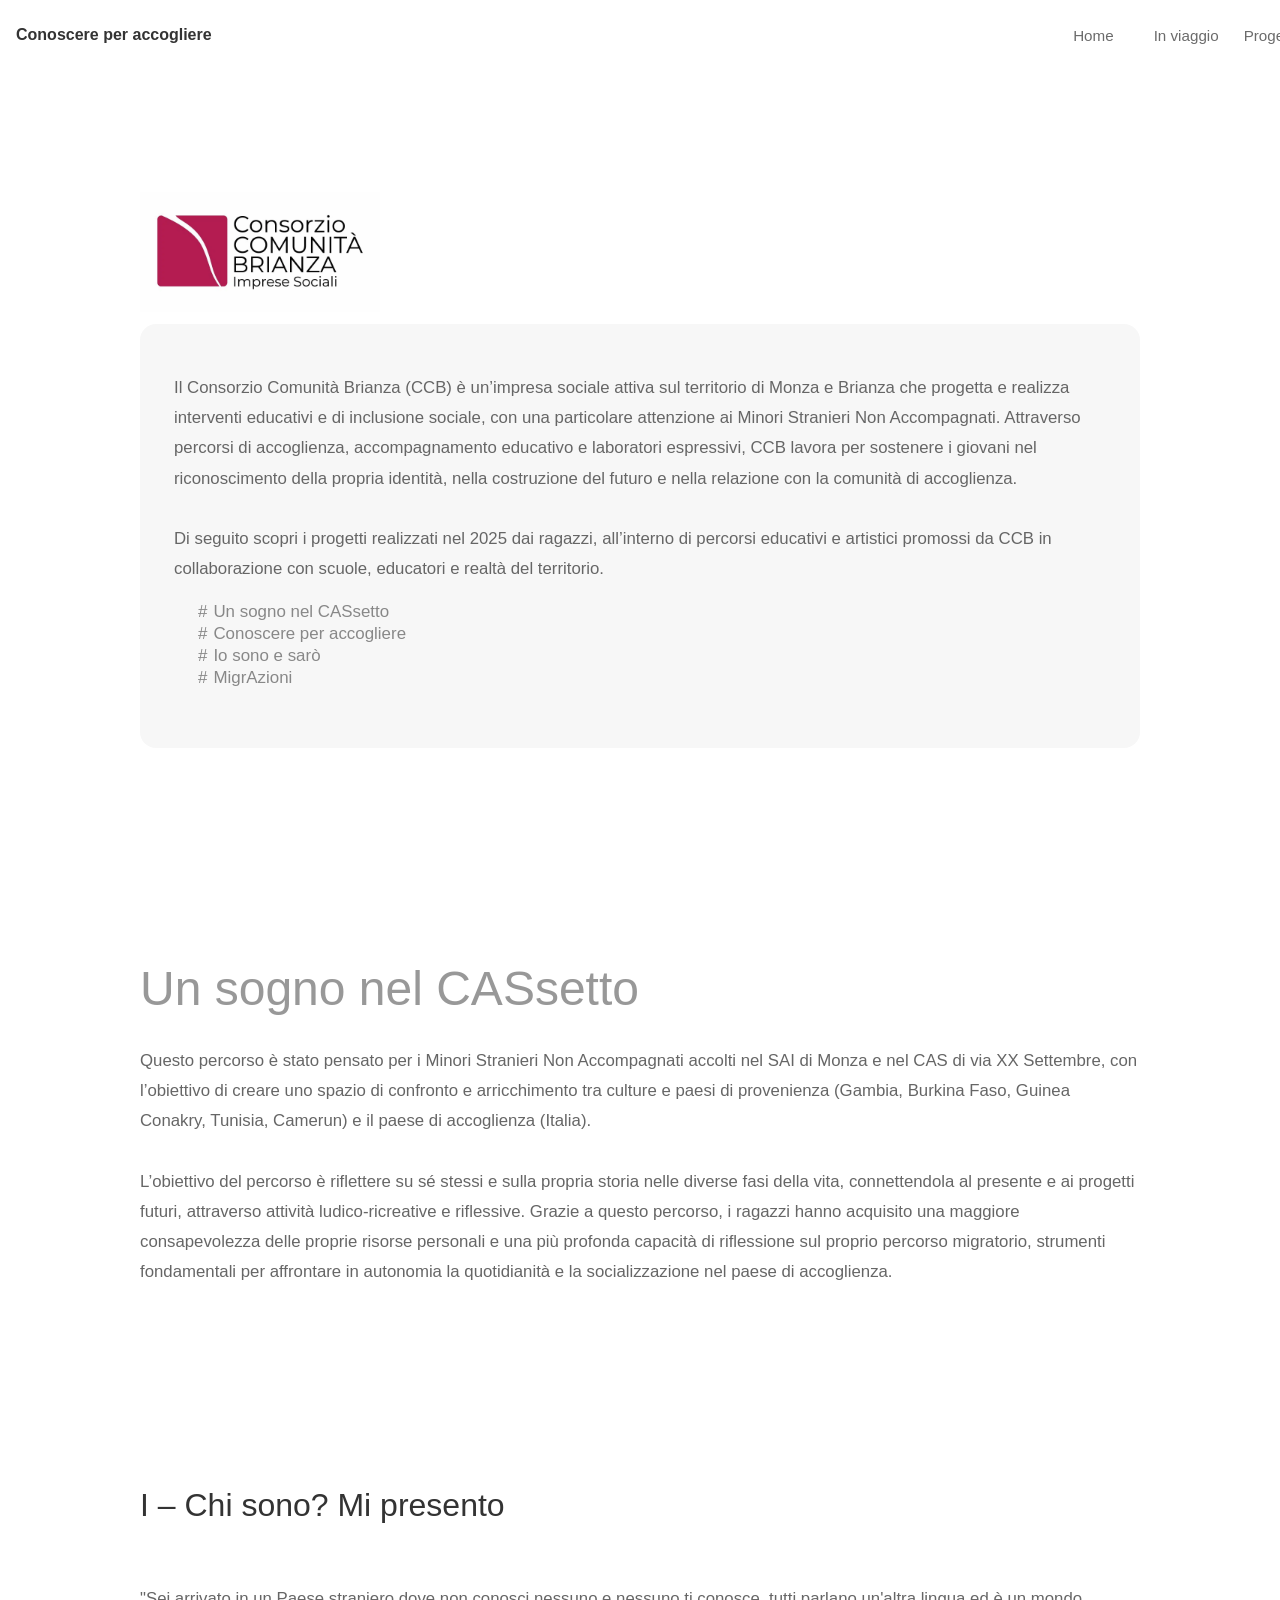
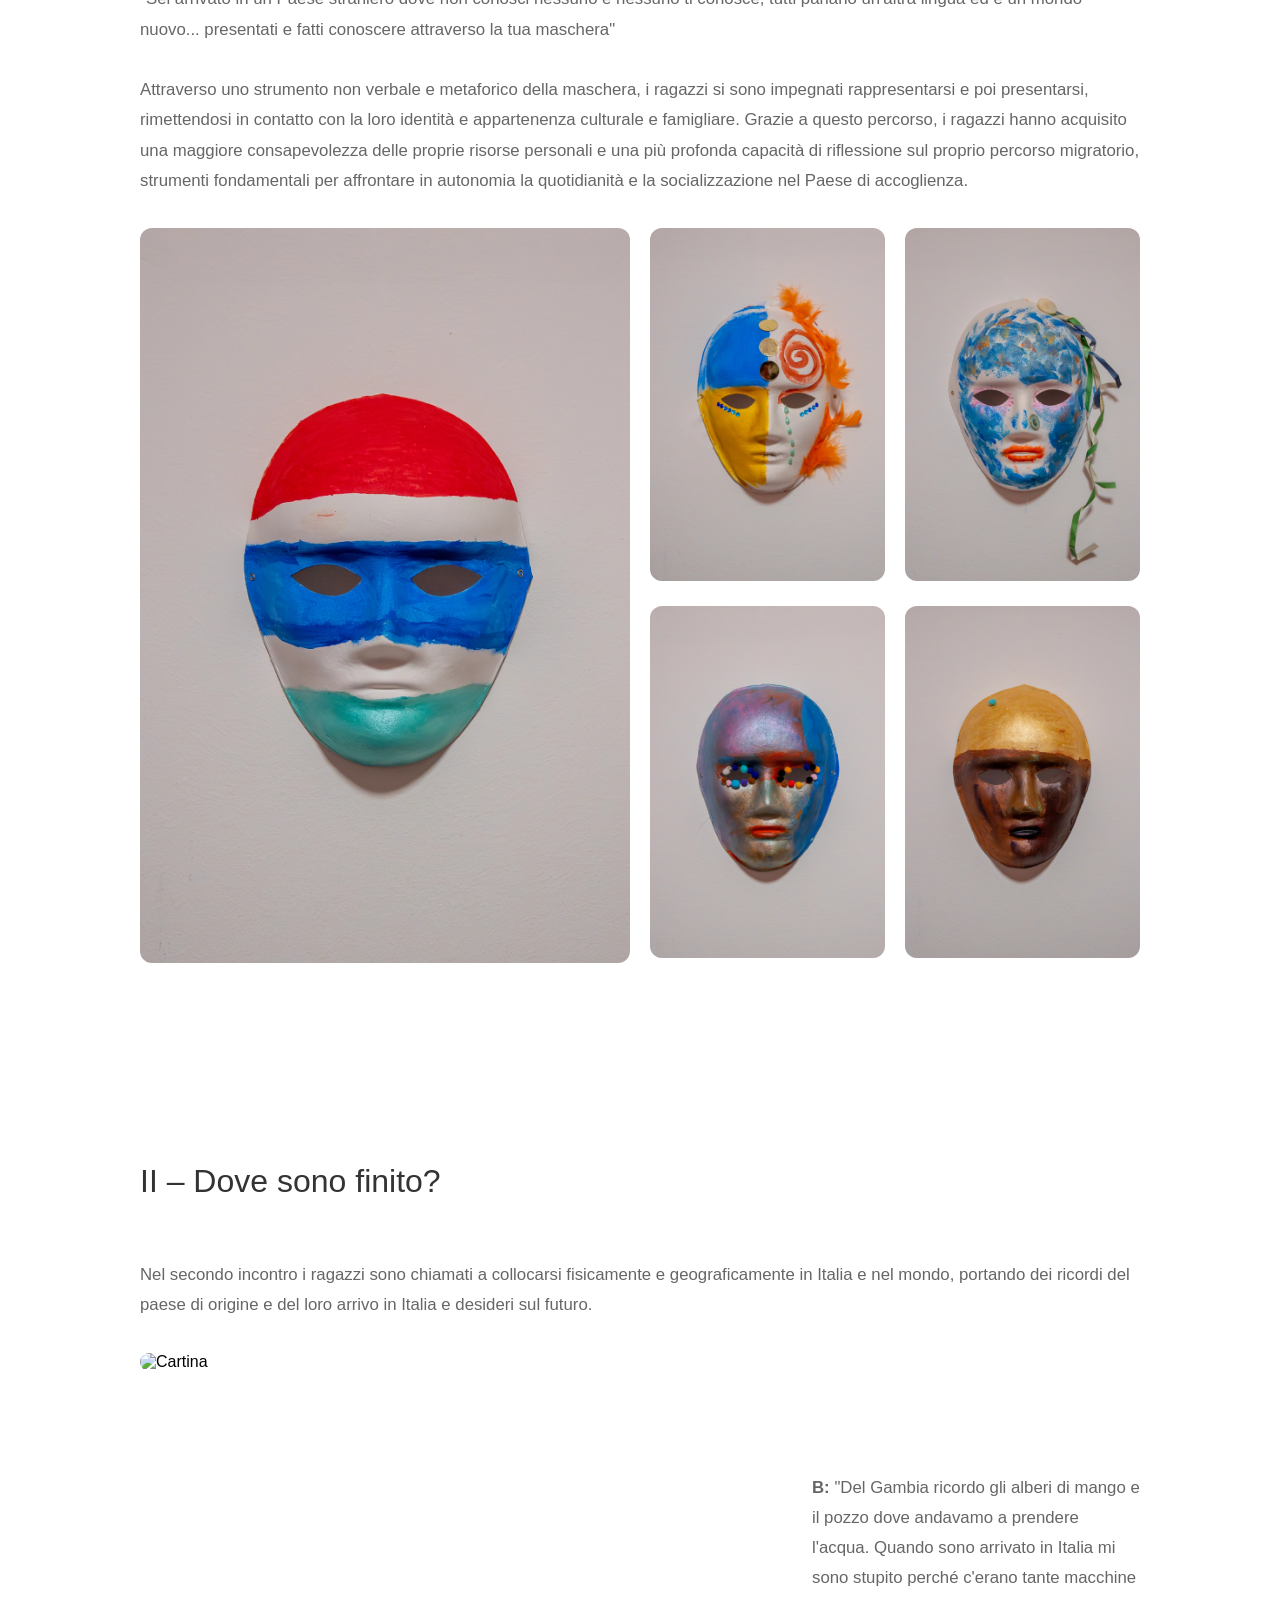
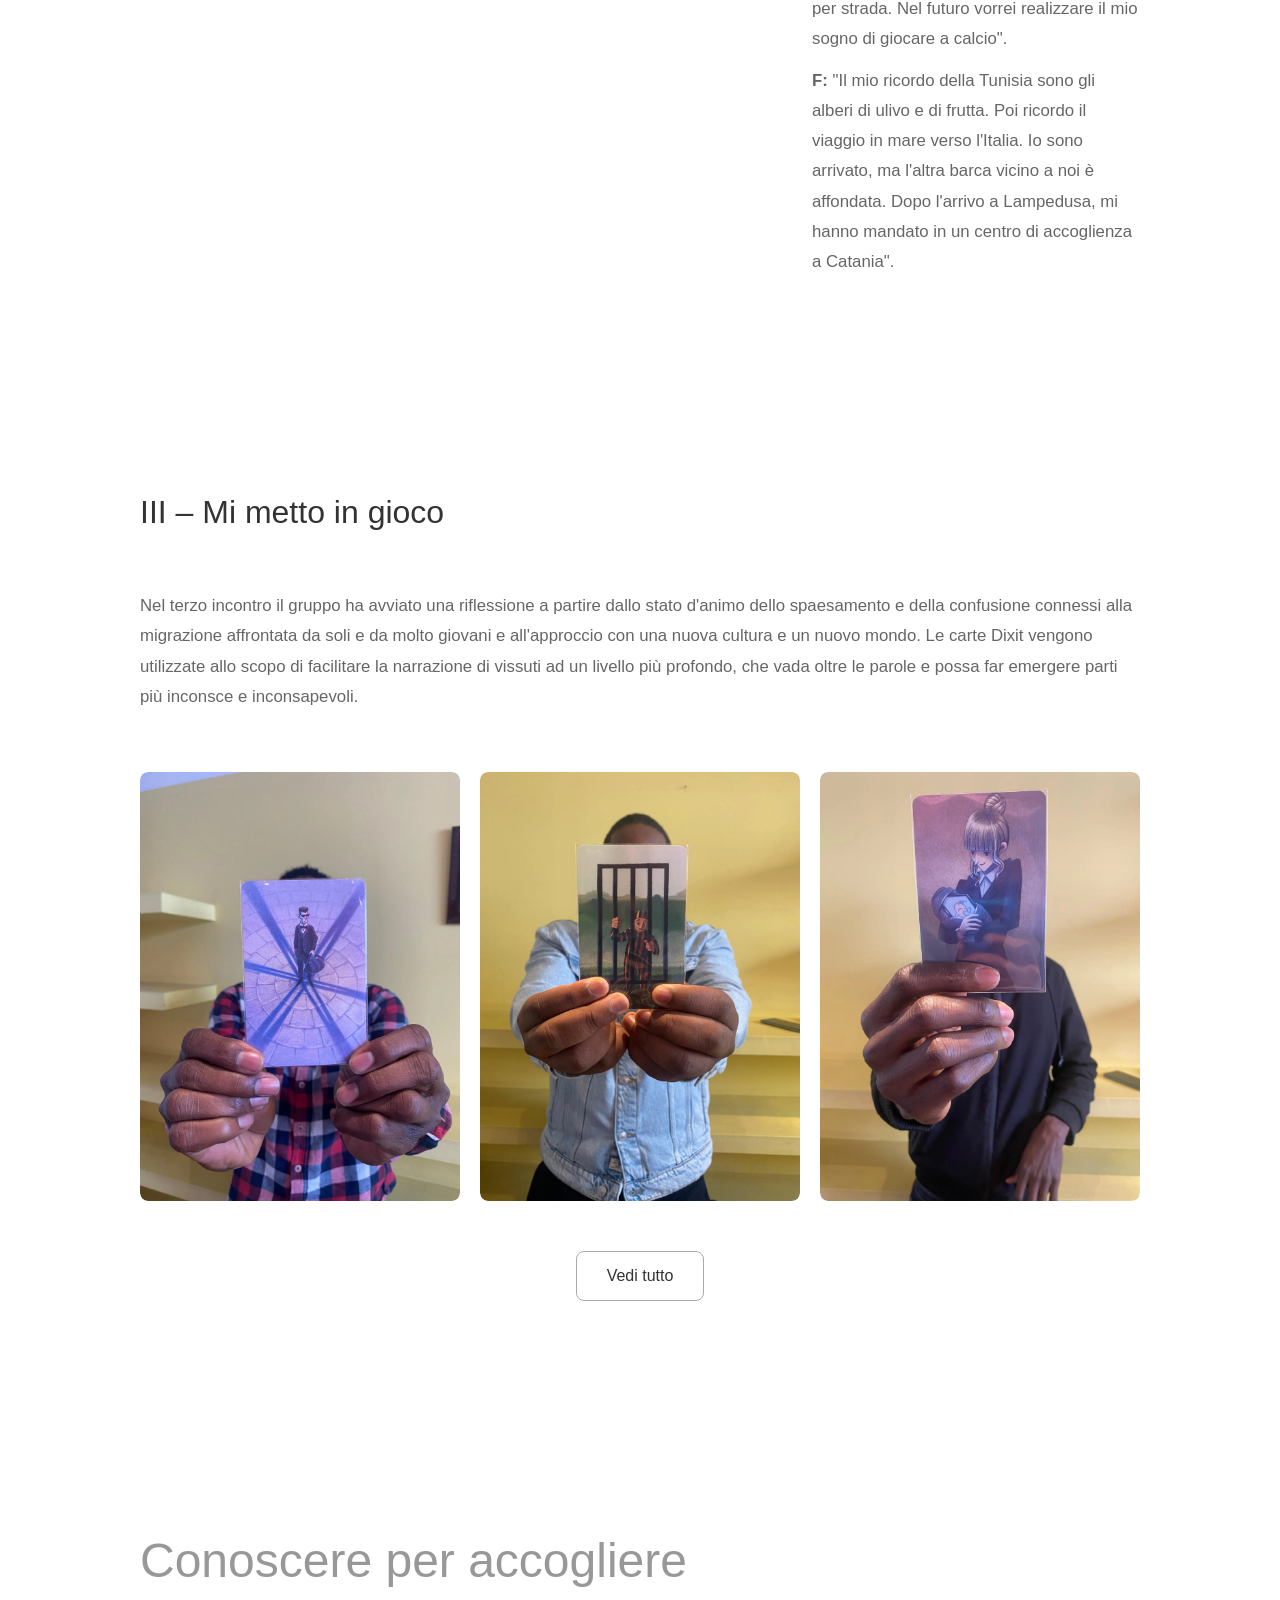
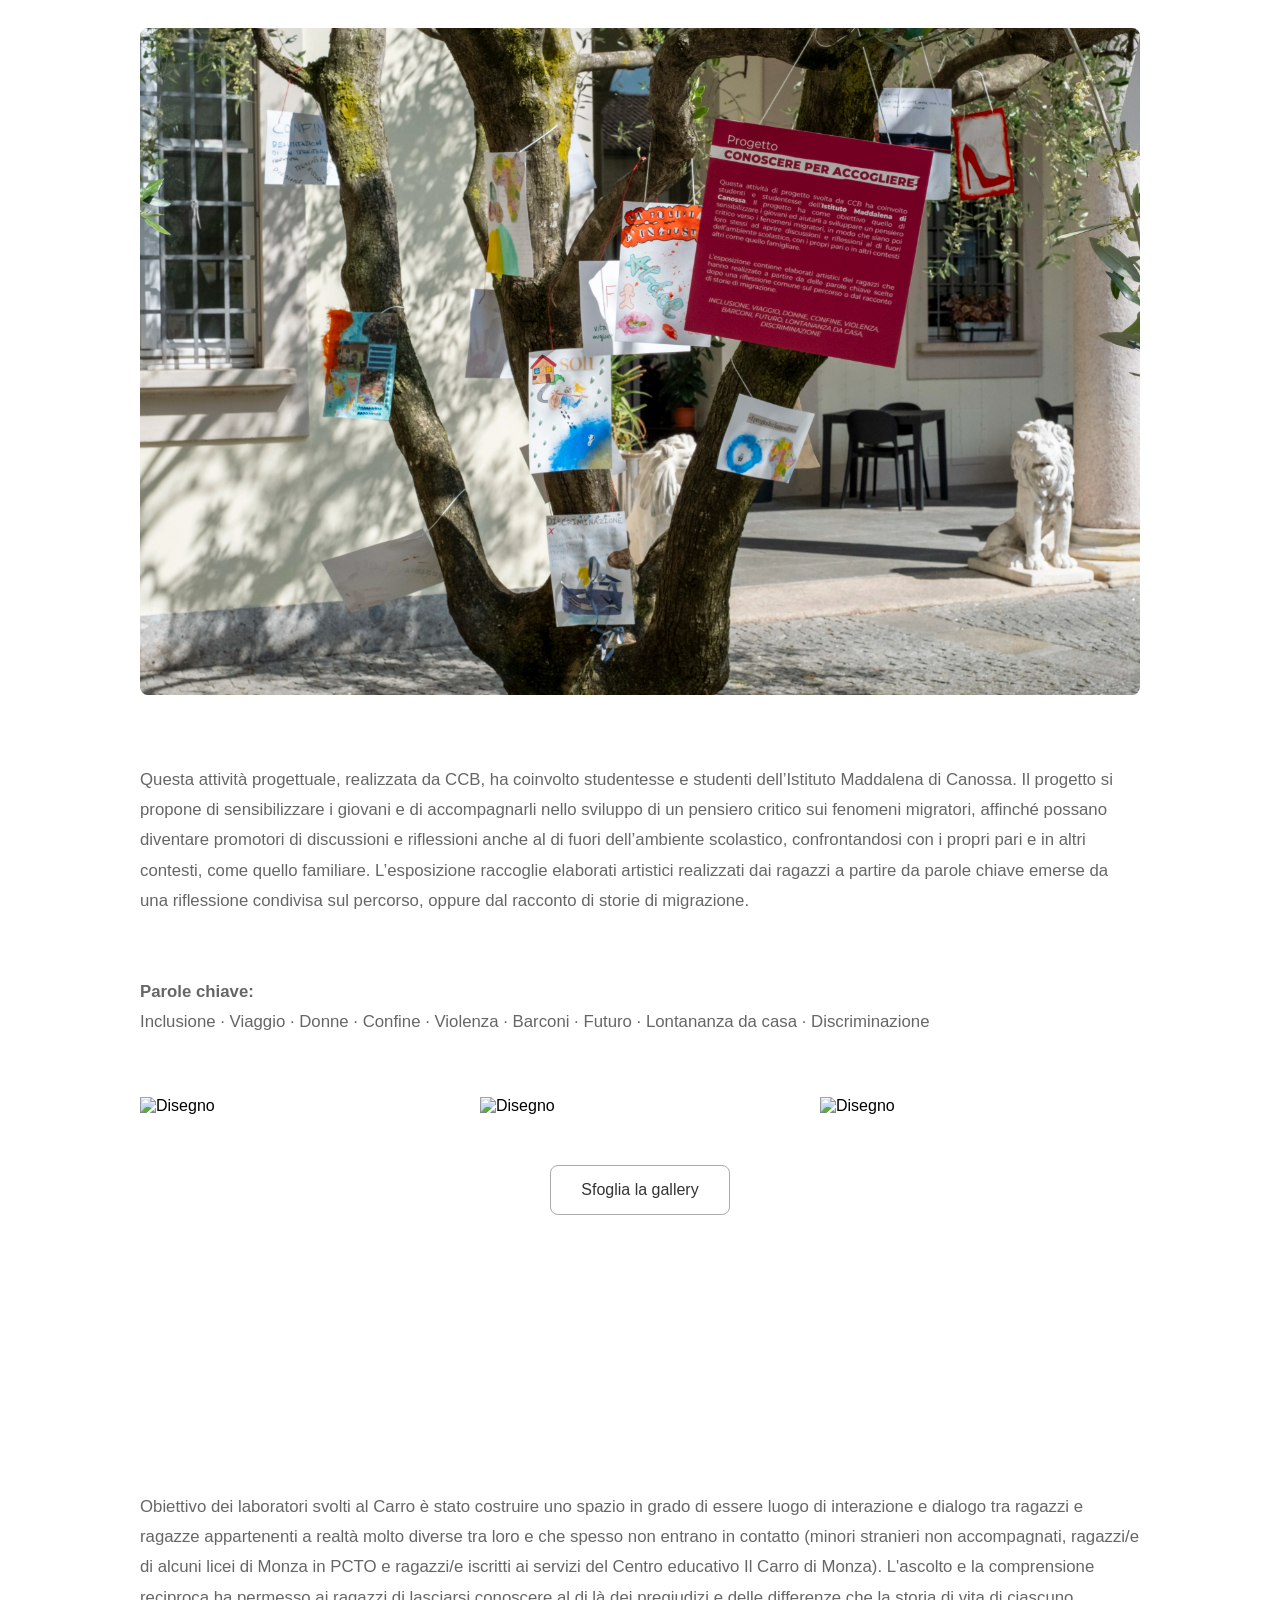
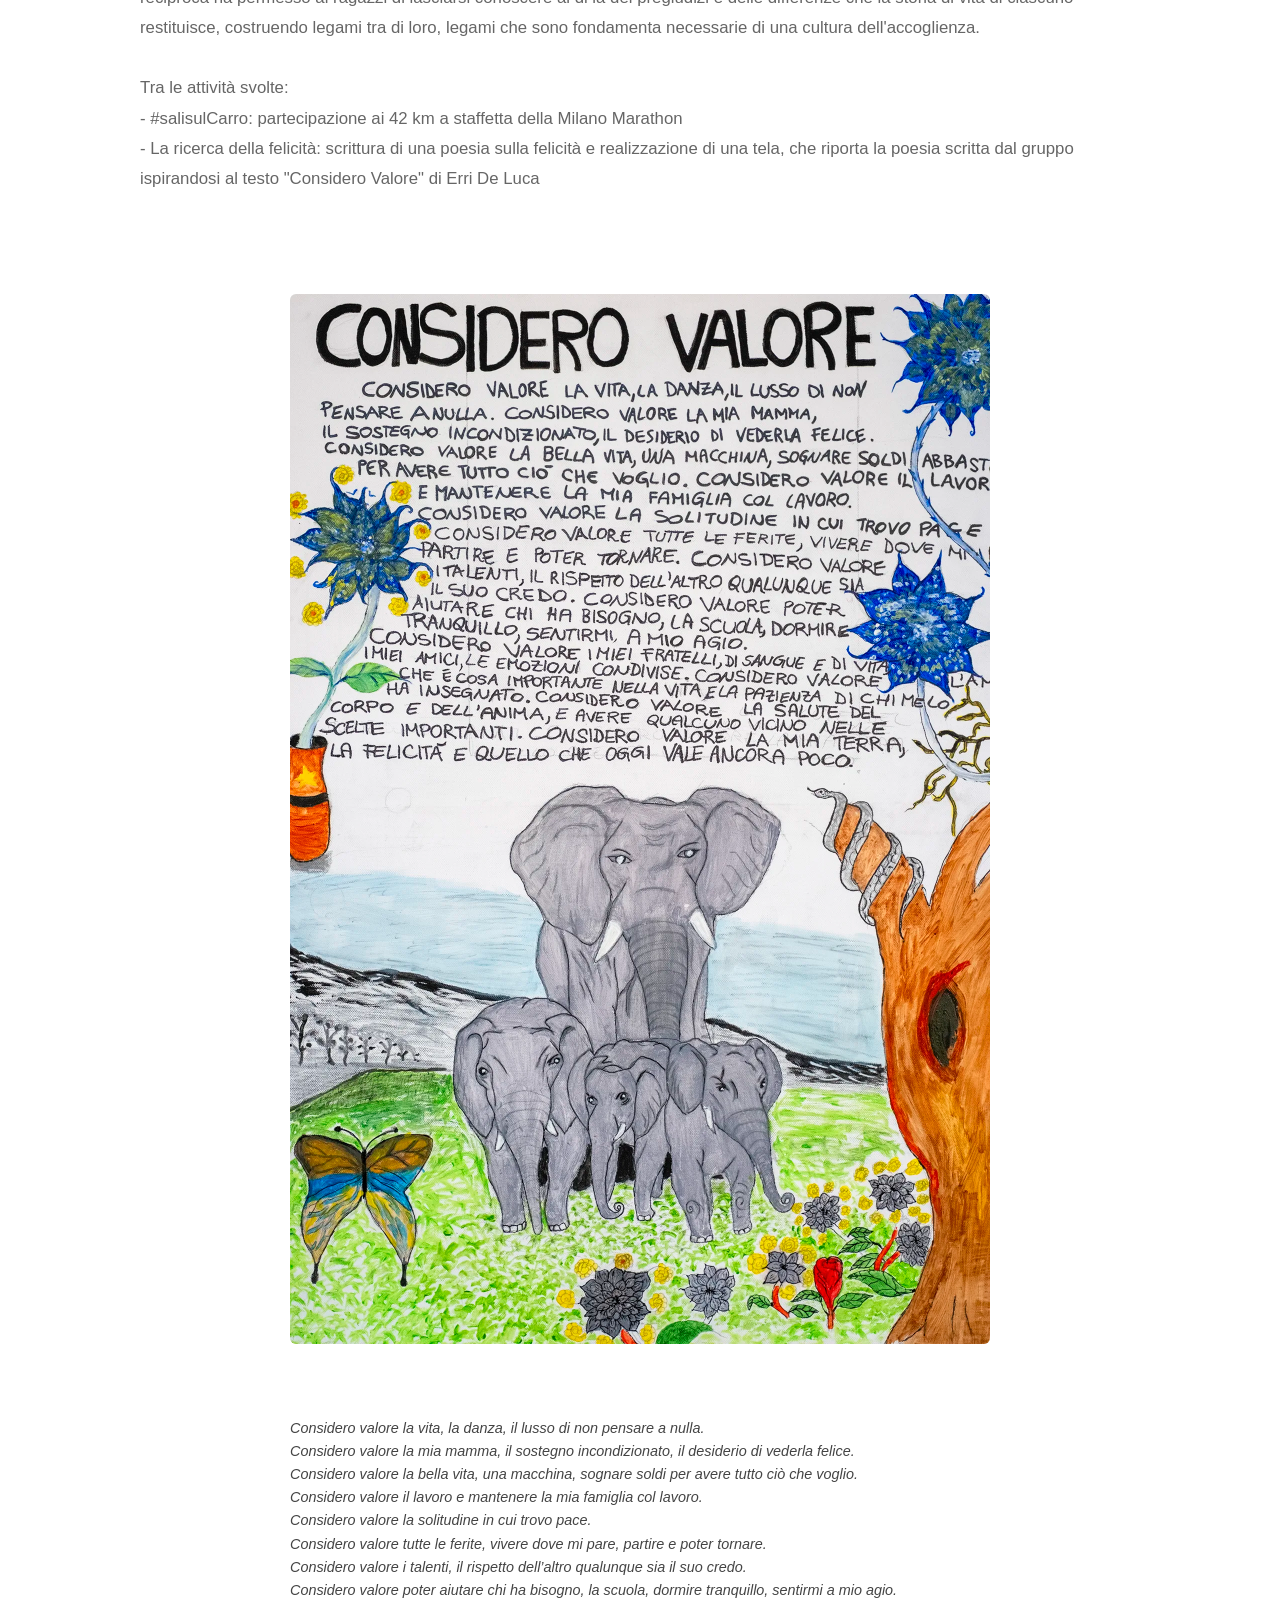
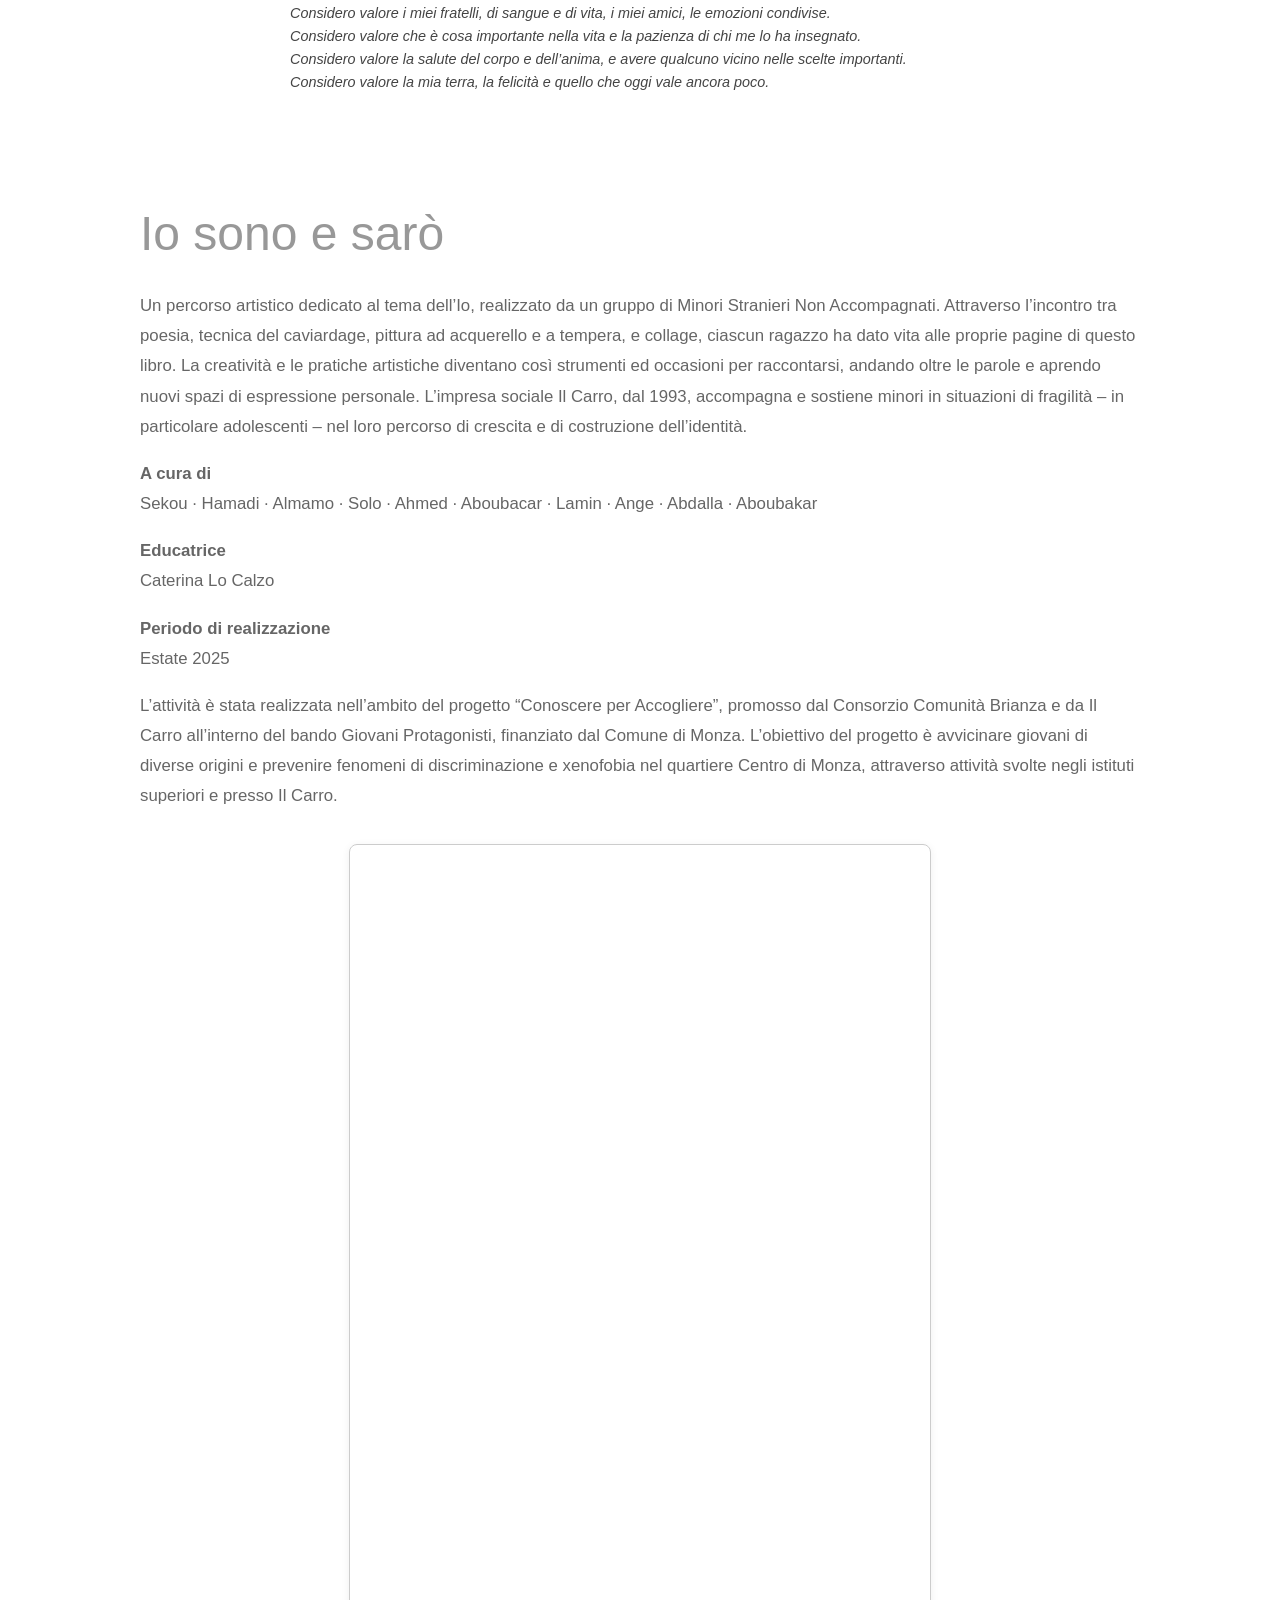
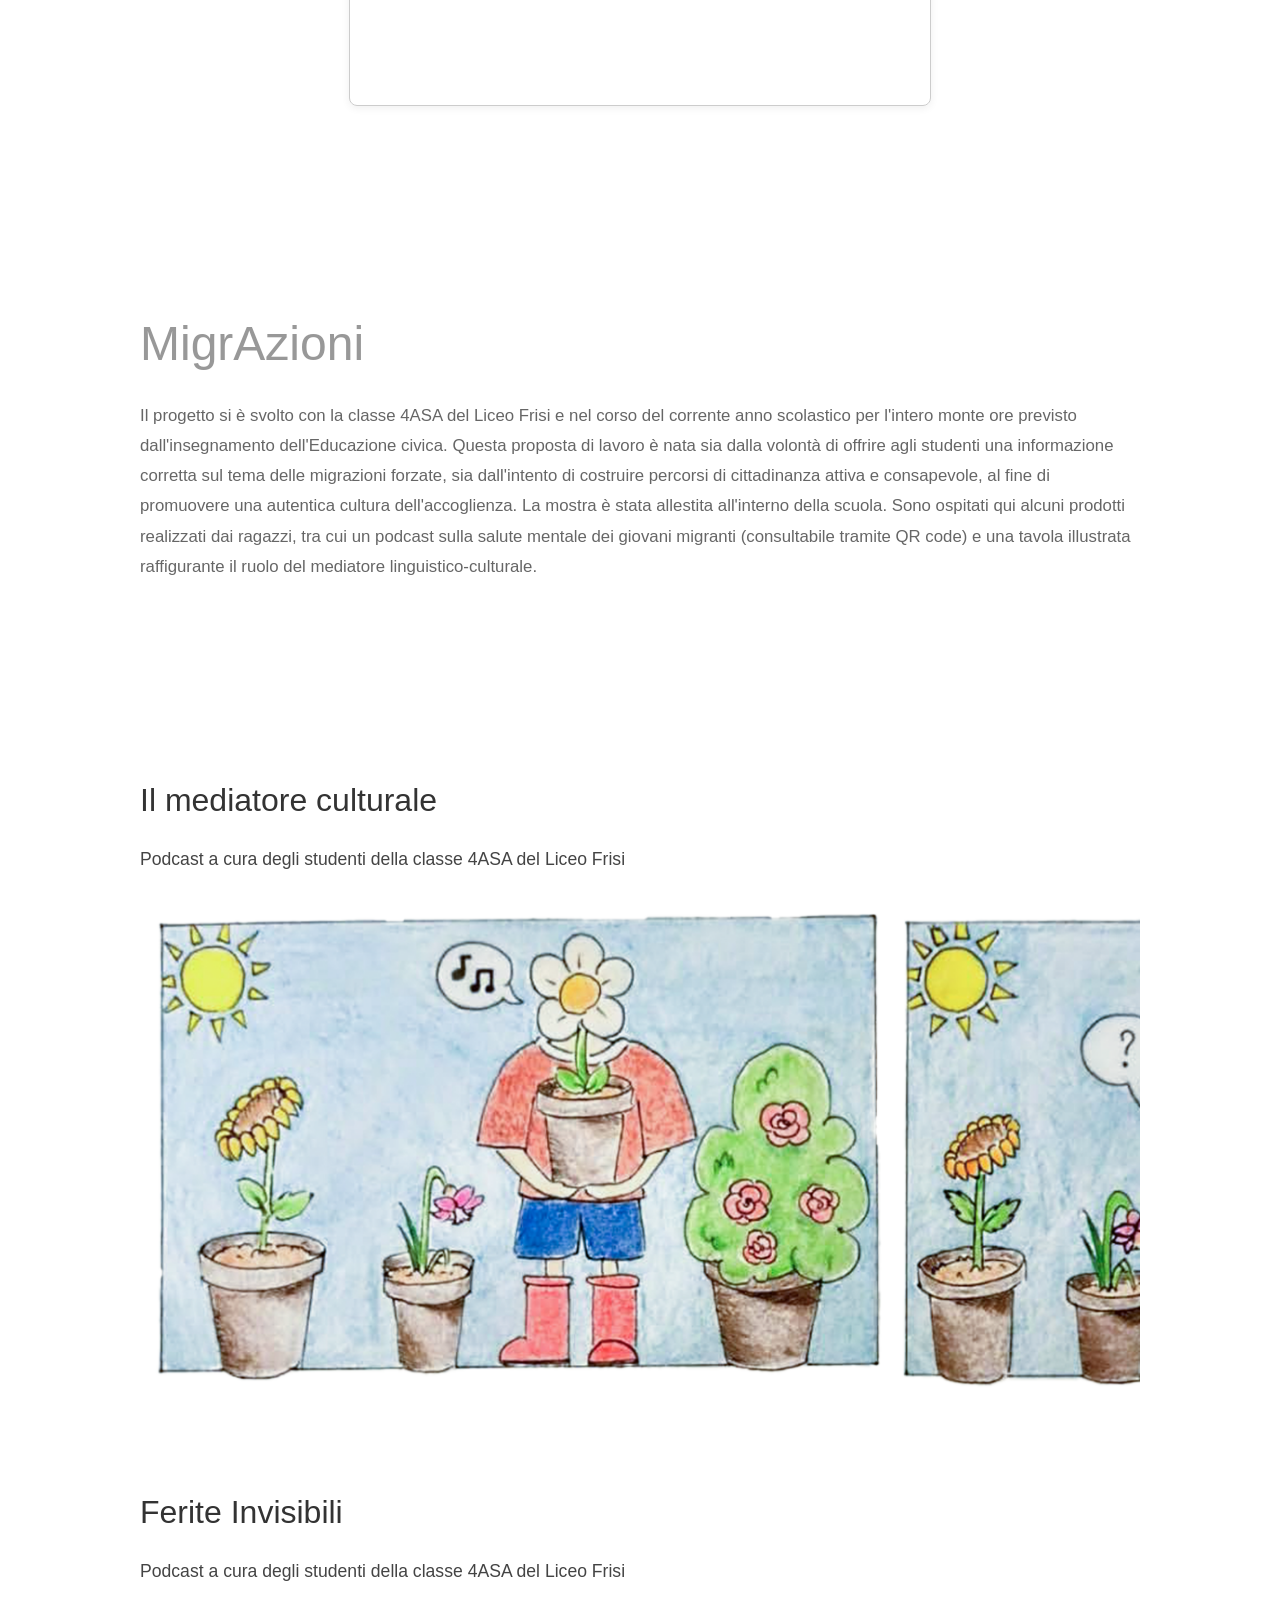
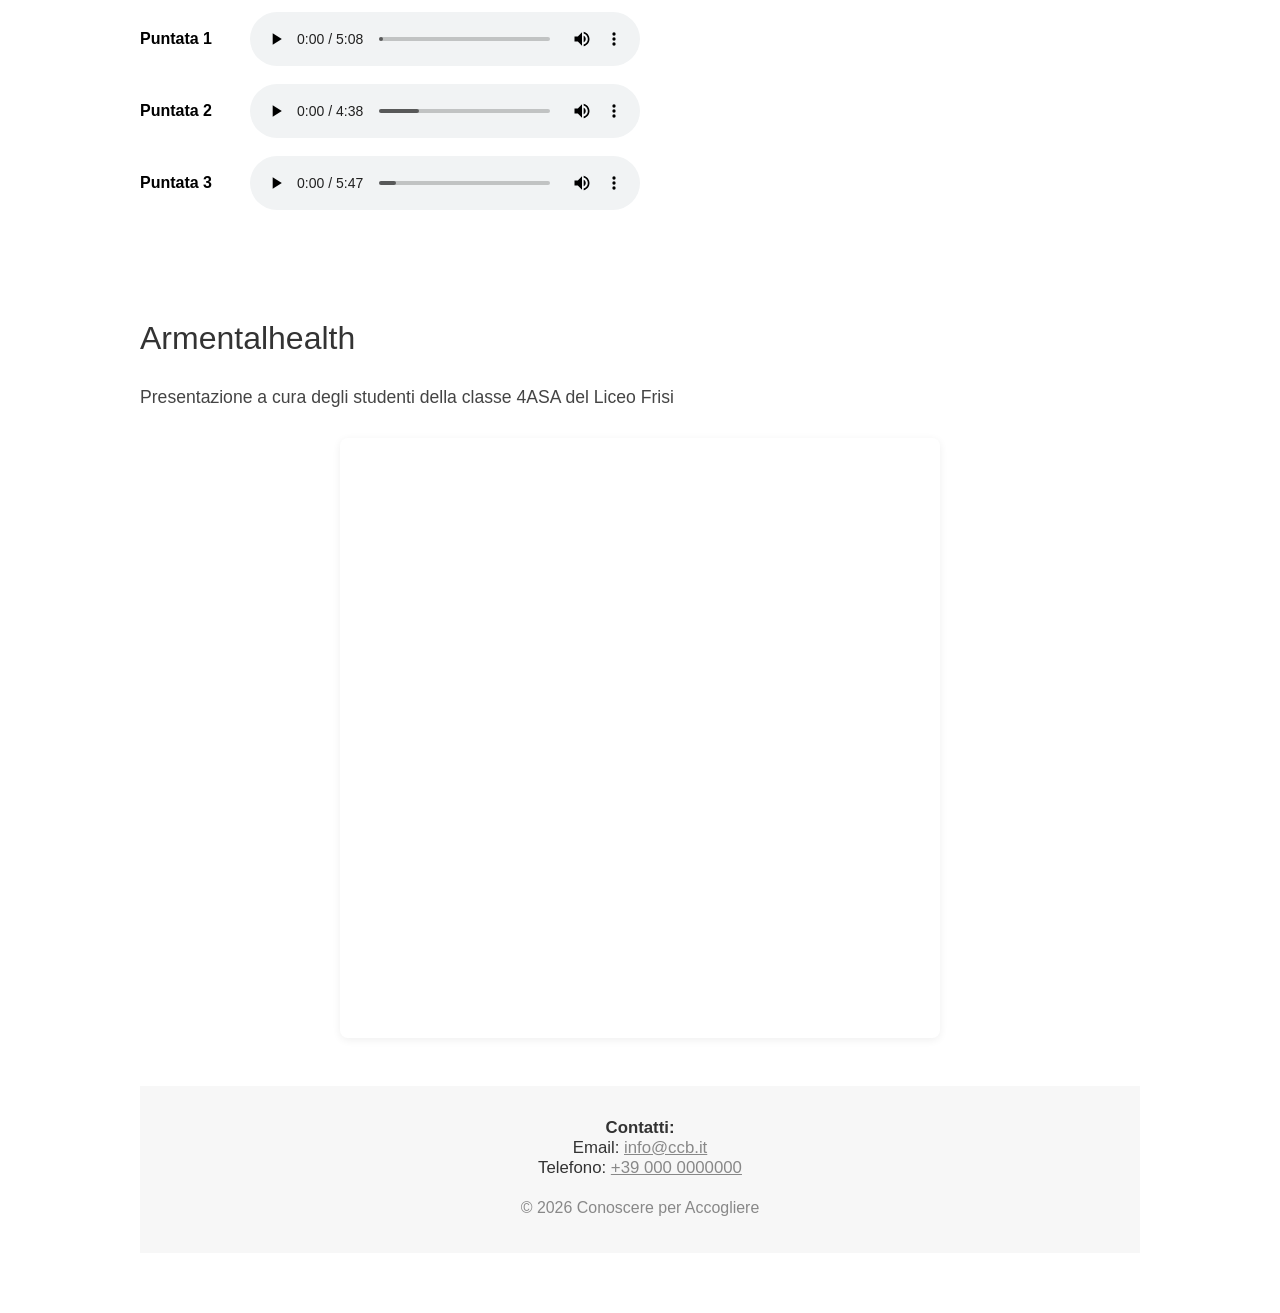
==== commit 031d0ec8: "Aggiornamento pagina about.html" ====
--- a/about.html
+++ b/about.html
@@ -3,7 +3,7 @@
 <head>
   <meta charset="UTF-8" />
   <meta name="viewport" content="width=device-width, initial-scale=1.0"/>
-  <title>About - Silent Book</title>
+  <title>Progetti – Conoscere per Accogliere</title>
   <link rel="stylesheet" href="style.css">
 </head>
 <body class="about-page">
@@ -26,7 +26,7 @@
 
             <div class="navbar-links">
                 <a href="index.html" class="navbar-home">Home</a>
-                <a href="storia.html">Il viaggio</a>
+                <a href="storia.html">In viaggio</a>
                 <a href="about.html">Progetti</a>
             </div>
         </div>
@@ -44,13 +44,22 @@
             <div class="intro-box" style="background: #f7f7f7; border-radius: 16px; padding: 32px 34px; margin: 0px 0 40px 0; max-width: 100%; margin-left: auto; margin-right: auto; font-size: 1.15em;">
                 <p>Il Consorzio Comunità Brianza (CCB) è un’impresa sociale attiva sul territorio di Monza e Brianza che progetta e realizza interventi educativi e di inclusione sociale, con una particolare attenzione ai Minori Stranieri Non Accompagnati. Attraverso percorsi di accoglienza, accompagnamento educativo e laboratori espressivi, CCB lavora per sostenere i giovani nel riconoscimento della propria identità, nella costruzione del futuro e nella relazione con la comunità di accoglienza. 
                     <br><br> Di seguito scopri i progetti realizzati nel 2025 dai ragazzi, all’interno di percorsi educativi e artistici promossi da CCB in collaborazione con scuole, educatori e realtà del territorio.
-            </p> </div>
+                </p>
+                <div style="margin: 18px 0 28px 0; text-align: left;">
+                    <ul style="list-style: none; padding: 0; margin: 0 0 0 24px; font-size: 0.92em; color: #888;">
+                        <li style="margin-bottom: 2px;"><span style="margin-right:6px;">#</span><a href="#sogno-cassetto" style="color:#888; text-decoration: none;">Un sogno nel CASsetto</a></li>
+                        <li style="margin-bottom: 2px;"><span style="margin-right:6px;">#</span><a href="#conoscere-accogliere" style="color:#888; text-decoration: none;">Conoscere per accogliere</a></li>
+                        <li style="margin-bottom: 2px;"><span style="margin-right:6px;">#</span><a href="#io-sono-saro" style="color:#888; text-decoration: none;">Io sono e sarò</a></li>
+                        <li><span style="margin-right:6px;">#</span><a href="#migrazioni" style="color:#888; text-decoration: none;">MigrAzioni</a></li>
+                    </ul>
+                </div>
+                </div>
           
             
             
             
             <!-- Chi siamo Section -->
-           <div style="padding: 70px;;"></div> <h1>Un sogno nel CASsetto</h1>
+           <div style="padding: 70px;"></div> <h1 id="sogno-cassetto">Un sogno nel CASsetto</h1>
             <p>Questo percorso è stato pensato per i Minori Stranieri Non Accompagnati accolti nel SAI di Monza e nel CAS di via XX Settembre, con l’obiettivo di creare uno spazio di confronto e arricchimento tra culture e paesi di provenienza (Gambia, Burkina Faso, Guinea Conakry, Tunisia, Camerun) e il paese di accoglienza (Italia).
 
 <br><br>L’obiettivo del percorso è riflettere su sé stessi e sulla propria storia nelle diverse fasi della vita, connettendola al presente e ai progetti futuri, attraverso attività ludico-ricreative e riflessive.
@@ -196,15 +205,15 @@
 </div>
             
             <!-- Gallery Preview -->
-            <div style="padding: 100px;;"></div><h1>Conoscere per accogliere</h1>
+            <div style="padding: 100px;"></div><h1 id="conoscere-accogliere">Conoscere per accogliere</h1>
             <div style="width: 100%; margin: 40px 0;">
-                <img src="images/foto mostra/SRGB29902.jpg" alt="Silent Book Project" style="width: 100%; height: auto; display: block; border-radius: 8px;">
-            </div>
-            <p>Questa attività progettuale, realizzata da CCB, ha coinvolto studentesse e studenti dell’Istituto Maddalena di Canossa. Il progetto si propone di sensibilizzare i giovani e di accompagnarli nello sviluppo di un pensiero critico sui fenomeni migratori, affinché possano diventare promotori di discussioni e riflessioni anche al di fuori dell’ambiente scolastico, confrontandosi con i propri pari e in altri contesti, come quello familiare.
+                <img src="images/mostra/mostra.webp" alt="Silent Book Project" style="width: 100%; height: auto; display: block; border-radius: 8px;">
+            </div>
+            <p><br>Questa attività progettuale, realizzata da CCB, ha coinvolto studentesse e studenti dell’Istituto Maddalena di Canossa. Il progetto si propone di sensibilizzare i giovani e di accompagnarli nello sviluppo di un pensiero critico sui fenomeni migratori, affinché possano diventare promotori di discussioni e riflessioni anche al di fuori dell’ambiente scolastico, confrontandosi con i propri pari e in altri contesti, come quello familiare.
 
 L’esposizione raccoglie elaborati artistici realizzati dai ragazzi a partire da parole chiave emerse da una riflessione condivisa sul percorso, oppure dal racconto di storie di migrazione.
-
-Parole chiave:
+<br><br><br>
+ <b>Parole chiave:</b><br>
 Inclusione · Viaggio · Donne · Confine · Violenza · Barconi · Futuro · Lontananza da casa · Discriminazione
 </p>
             <div class="gallery gallery-preview">
@@ -297,7 +306,7 @@
         <div style="padding: 70px;;"></div>
         <div class="page-content" id="gallery-section" style="display: none;">
            
-            <h1>Conoscere per accogliere</h1>
+            <h1 id="conoscere-accogliere">Conoscere per accogliere</h1>
             <p>Questa attività di progetto svolta da CCB ha coinvolto studenti e studentesse dell'Istituto Maddalena di Canossa. Il progetto ha come obiettivo quello di sensibilizzare i giovani ed aiutarli a sviluppare un pensiero critico verso i fenomeni migratori, in modo che siano poi loro stessi ad aprire discussioni e riflessioni al di fuori dell'ambiente scolastico, con i propri pari o in altri contesti
 altri come quello famigliare.</p>
             
@@ -410,20 +419,50 @@
     </div>
  <div class="page-content">
     
-            <h1>Io sono e sarò</h1>
+
+    <p style="margin-bottom: 100px;">Obiettivo dei laboratori svolti al Carro è stato costruire uno spazio in grado di essere luogo di interazione e dialogo tra ragazzi e ragazze appartenenti a realtà molto diverse tra loro e che spesso non entrano in contatto (minori stranieri non accompagnati, ragazzi/e di alcuni licei di Monza in PCTO e ragazzi/e iscritti ai servizi del Centro educativo Il Carro di
+Monza).
+L'ascolto e la comprensione reciproca ha permesso ai ragazzi di lasciarsi conoscere al di là dei pregiudizi e delle differenze che la storia di vita di ciascuno restituisce, costruendo legami tra di loro, legami che sono fondamenta necessarie di una cultura dell'accoglienza.
+<br> <br>Tra le attività svolte: <br>
+- #salisulCarro: partecipazione ai 42 km a staffetta della Milano
+Marathon <br>
+- La ricerca della felicità: scrittura di una poesia sulla felicità e realizzazione di una tela, che riporta la poesia scritta dal gruppo ispirandosi al testo "Considero Valore" di Erri De Luca
+</p>
+        <div style="display: flex; flex-direction: column; align-items: center; margin: 36px 0 40px 0; gap: 50px;">
+            <img src="images/mostra/considero-valore.webp" alt="Tela Considero Valore" style="width: 70%; min-width: 220px; max-width: 100%; height: auto; border-radius: 6px; object-fit: cover;">
+            <div style="  font-size: 1em; color: #444; width: 70%; min-width: 220px; max-width: 100%; line-height: 1.6; text-align: left; ">
+                
+                <div style="font-size: 0.9em; white-space: pre-line;">
+<i>Considero valore la vita, la danza, il lusso di non pensare a nulla.
+Considero valore la mia mamma, il sostegno incondizionato, il desiderio di vederla felice.
+Considero valore la bella vita, una macchina, sognare soldi per avere tutto ciò che voglio.
+Considero valore il lavoro e mantenere la mia famiglia col lavoro.
+Considero valore la solitudine in cui trovo pace.
+Considero valore tutte le ferite, vivere dove mi pare, partire e poter tornare.
+Considero valore i talenti, il rispetto dell’altro qualunque sia il suo credo.
+Considero valore poter aiutare chi ha bisogno, la scuola, dormire tranquillo, sentirmi a mio agio.
+Considero valore i miei fratelli, di sangue e di vita, i miei amici, le emozioni condivise.
+Considero valore che è cosa importante nella vita e la pazienza di chi me lo ha insegnato.
+Considero valore la salute del corpo e dell’anima, e avere qualcuno vicino nelle scelte importanti.
+Considero valore la mia terra, la felicità e quello che oggi vale ancora poco.</i> 
+    </div>
+  </div>
+</div>
+<div style="padding: 20px;"></div>
+            <h1 id="io-sono-saro">Io sono e sarò</h1>
             <p>Un percorso artistico dedicato al tema dell’Io, realizzato da un gruppo di Minori Stranieri Non Accompagnati. Attraverso l’incontro tra poesia, tecnica del caviardage, pittura ad acquerello e a tempera, e collage, ciascun ragazzo ha dato vita alle proprie pagine di questo libro.
 
 La creatività e le pratiche artistiche diventano così strumenti ed occasioni per raccontarsi, andando oltre le parole e aprendo nuovi spazi di espressione personale.
 
 L’impresa sociale Il Carro, dal 1993, accompagna e sostiene minori in situazioni di fragilità – in particolare adolescenti – nel loro percorso di crescita e di costruzione dell’identità.
 
-<p>A cura di
+<p><b>A cura di</b> <br>
 Sekou · Hamadi · Almamo · Solo · Ahmed · Aboubacar · Lamin · Ange · Abdalla · Aboubakar</p>
 
-<p>Educatrice
+<p><b>Educatrice</b> <br>
 Caterina Lo Calzo</p>
 
-<p>Periodo di realizzazione
+<p><b>Periodo di realizzazione</b> <br>
 Estate 2025</p>
 
 <p>L’attività è stata realizzata nell’ambito del progetto “Conoscere per Accogliere”, promosso dal Consorzio Comunità Brianza e da Il Carro all’interno del bando Giovani Protagonisti, finanziato dal Comune di Monza.
@@ -431,24 +470,68 @@
 L’obiettivo del progetto è avvicinare giovani di diverse origini e prevenire fenomeni di discriminazione e xenofobia nel quartiere Centro di Monza, attraverso attività svolte negli istituti superiori e presso Il Carro.
 </p>
 
-                <div style="max-width: 700px; margin: 32px auto 0 auto;">
-                    <iframe src="images/book.pdf" style="width:500px; height:760px; display:block; margin:0 auto; border: 1px solid #ccc; border-radius: 8px; box-shadow: 0 2px 8px #0001;" title="Visualizza il libro PDF"></iframe>
-                </div>
-                 <h1>MigrAzioni</h1>
+                <div style="max-width: 100%; margin: 32px auto 0 auto;">
+                    <iframe src="images/book.pdf" style="width:58%; height:860px; display:block; margin:0 auto; border: 1px solid #ccc; border-radius: 8px; box-shadow: 0 2px 8px #0001;" title="Visualizza il libro PDF"></iframe>
+                </div>
+                 <h1 style="margin-top: 210px;" id="migrazioni">MigrAzioni</h1>
             <p>Il progetto si è svolto con la classe 4ASA del Liceo Frisi e nel corso del corrente anno scolastico per l'intero monte ore previsto dall'insegnamento dell'Educazione civica.
 Questa proposta di lavoro è nata sia dalla volontà di offrire agli studenti una informazione corretta sul tema delle migrazioni forzate, sia dall'intento di costruire percorsi di cittadinanza attiva e consapevole, al fine di promuovere una autentica cultura dell'accoglienza.
 La mostra è stata allestita all'interno della scuola. Sono ospitati qui alcuni prodotti realizzati dai ragazzi, tra cui un podcast sulla salute mentale dei giovani migranti (consultabile tramite QR code) e una tavola illustrata raffigurante il ruolo del mediatore linguistico-culturale.
 </p>
-        </div>
+
+ <h2>Il mediatore culturale</h2>
+                                                <div style="font-size: 1.1rem; color: #444; margin-bottom: 18px; margin-top: -30px; text-align: left;">Podcast a cura degli studenti della classe 4ASA del Liceo Frisi</div>
+                                                <div style="overflow-x: auto; white-space: nowrap; margin: 30px auto; width: 100%;">
+                                                    <img src="images/multimedia/fiori.png" alt="Fumetto mediatore culturale" style="max-width: 200%; height: auto; display: block; margin: 0 auto;">
+                                                </div>
+                                                <div style="text-align: left; margin-top: 30px;">
+
+
+                        <h2 style="margin-top: 90px; text-align:left;">Ferite Invisibili</h2>
+                        <div style="font-size: 1.1rem; color: #444; margin-bottom: 18px; margin-top: -30px; text-align: left;">Podcast a cura degli studenti della classe 4ASA del Liceo Frisi</div>
+                        <div style="max-width: 500px; margin: 30px 0 0 0; text-align:left;">
+                            <div style="margin-bottom: 18px; display: flex; flex-direction: row; align-items: center;">
+                                <span style="width: 20%; font-weight: 600; min-width: 90px;">Puntata 1</span>
+                                <audio controls style="width: 80%; margin-left: 12px; margin-top: 0;">
+                                    <source src="images/multimedia/ferite-invisibili-1.mp3" type="audio/mpeg">
+                                    Il tuo browser non supporta l'audio.
+                                </audio>
+                            </div>
+                            <div style="margin-bottom: 18px; display: flex; flex-direction: row; align-items: center;">
+                                <span style="width: 20%; font-weight: 600; min-width: 90px;">Puntata 2</span>
+                                <audio controls style="width: 80%; margin-left: 12px; margin-top: 0;">
+                                    <source src="images/multimedia/ferite-invisibili-2.mp3" type="audio/mpeg">
+                                    Il tuo browser non supporta l'audio.
+                                </audio>
+                            </div>
+                            <div style="margin-bottom: 18px; display: flex; flex-direction: row; align-items: center;">
+                                <span style="width: 20%; font-weight: 600; min-width: 90px;">Puntata 3</span>
+                                <audio controls style="width: 80%; margin-left: 12px; margin-top: 0;">
+                                    <source src="images/multimedia/ferite-invisibili-3.mp3" type="audio/mpeg">
+                                    Il tuo browser non supporta l'audio.
+                                </audio>
+                            </div>
+                        </div>
+
+                        <h2 style="margin-top: 110px;">Armentalhealth</h2>
+                        <div style="font-size: 1.1rem; color: #444; margin-bottom: 18px; margin-top: -30px; text-align: left;">Presentazione a cura degli studenti della classe 4ASA del Liceo Frisi</div>
+                        <div style="max-width: 600px; margin: 30px auto 0 auto; aspect-ratio: 1/1; position: relative;">
+                            <iframe src="images/multimedia/armentalhealth.pdf" style="width: 100%; height: 100%; aspect-ratio: 1/1; border: none; border-radius: 8px; box-shadow: 0 2px 8px #0001; position: absolute; top: 0; left: 0;" allowfullscreen></iframe>
+                            <div style="padding-top: 100%;"></div>
+                        </div>
+                        
+        
         
     <footer style="width: 100%; background: #f7f7f7; color: #333; padding: 32px 0 18px 0; text-align: center; font-size: 1.05em; margin-top: 48px; ">
         <div style="max-width: 700px; margin: 0 auto;">
             <strong>Contatti:</strong> <br>
-            Email: <a href="mailto:info@silentbook.it" style="color: #888; text-decoration: underline;">info@silentbook.it</a><br>
-            Telefono: <a href="tel:+39000000000" style="color: #888; text-decoration: underline;">+39 000 0000000</a><br>
-            <span style="font-size: 0.95em; color: #888;">&copy; 2026 Silent Book Project</span>
+            Email: <a href="mailto:info@ccb.it" style="color: #888; text-decoration: underline;">info@ccb.it</a><br>
+            Telefono: <a href="tel:+39000000000" style="color: #888; text-decoration: underline;">+39 000 0000000 <br> </a><br>
+            <span style="font-size: 0.95em; color: #888;">&copy; 2026 Conoscere per Accogliere <br></span> <p></p>
         </div>
     </footer>
+
+
     <script src="https://cdnjs.cloudflare.com/ajax/libs/gsap/3.13.0/gsap.min.js"></script>
     <script src="about.js"></script>
     </body>
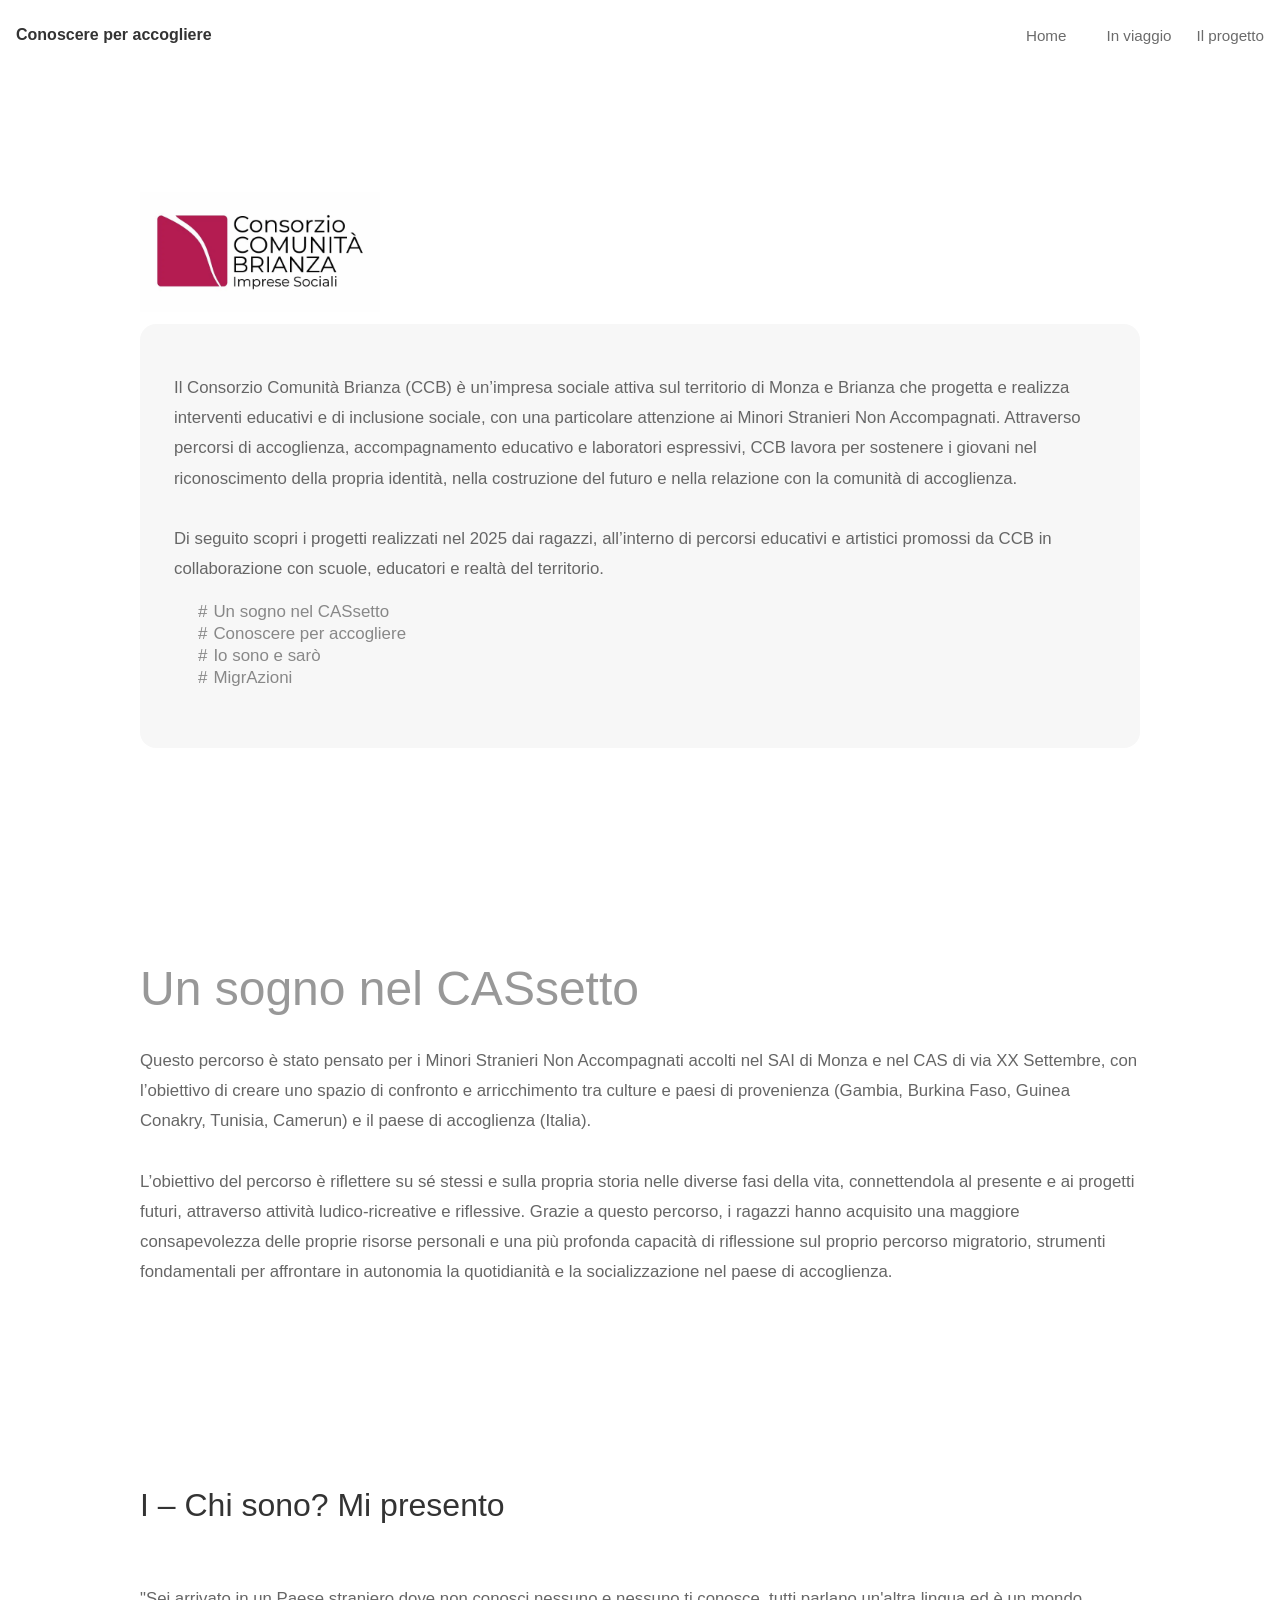
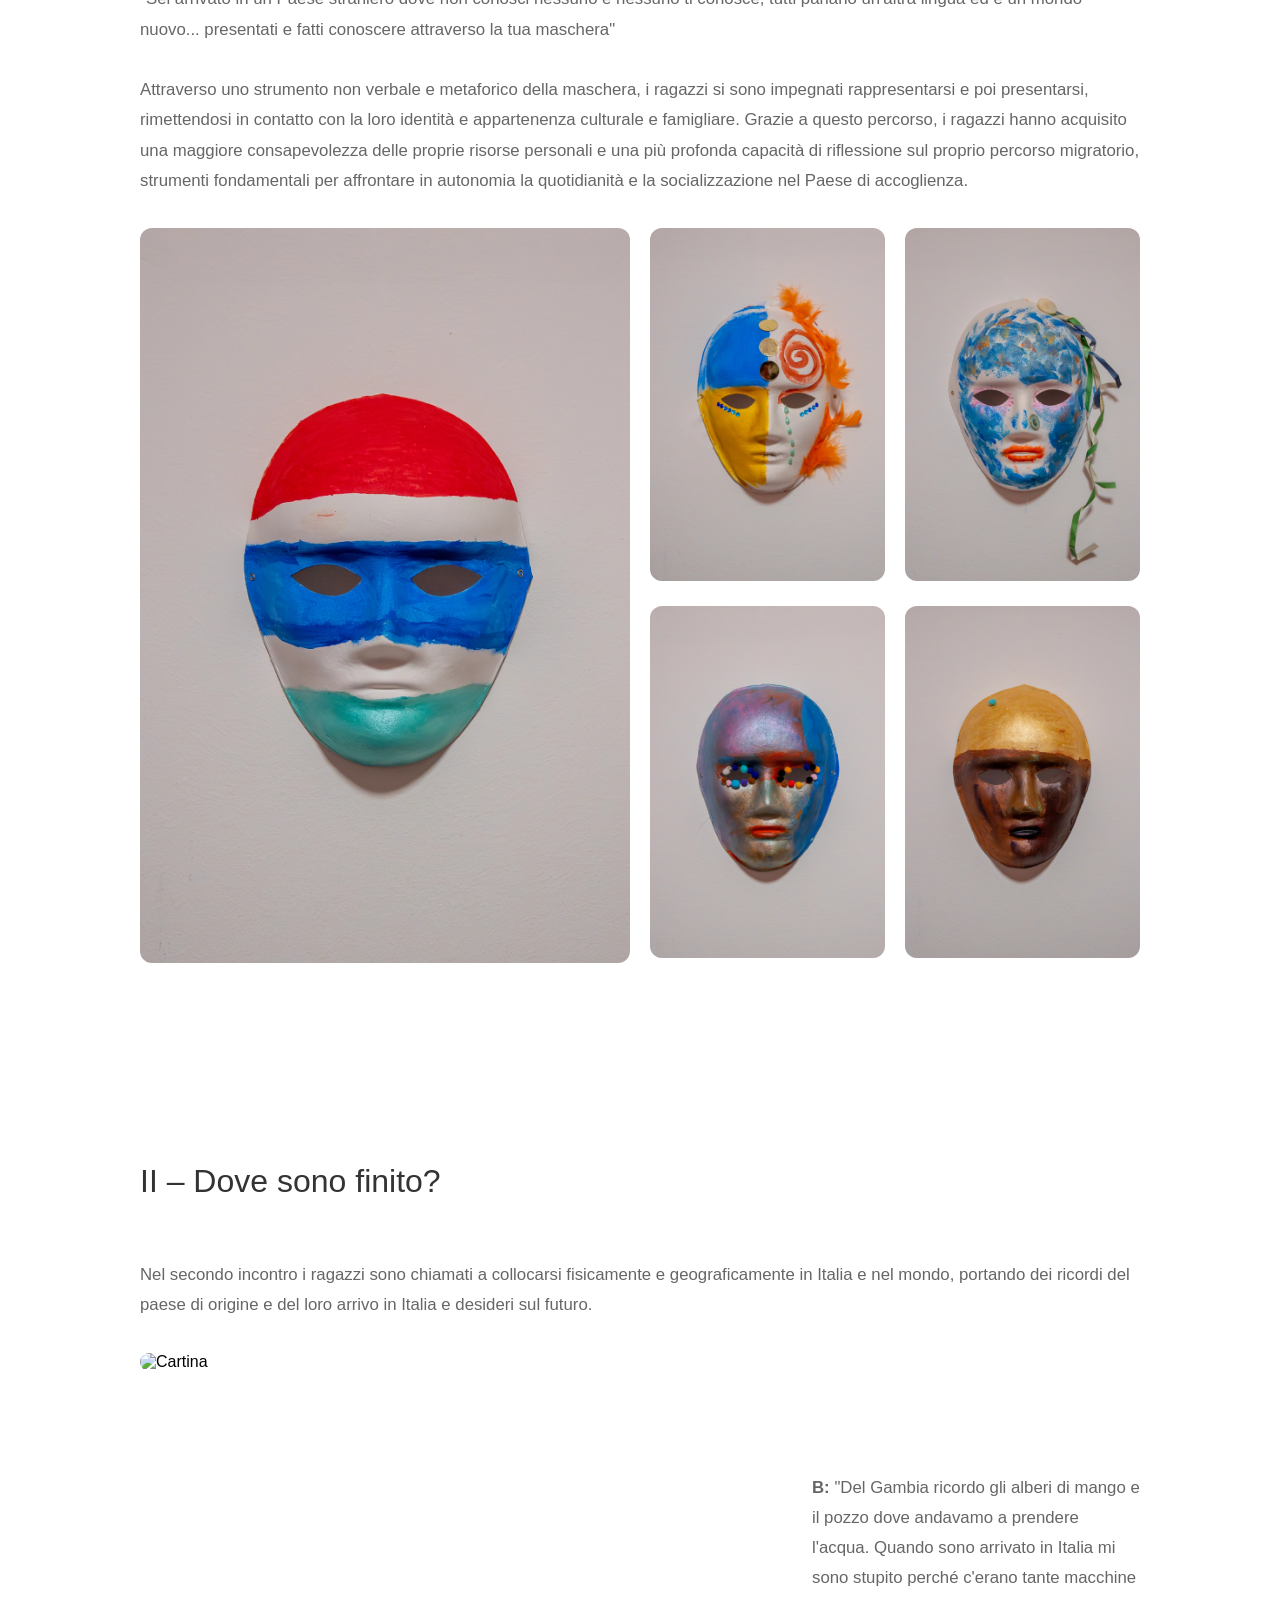
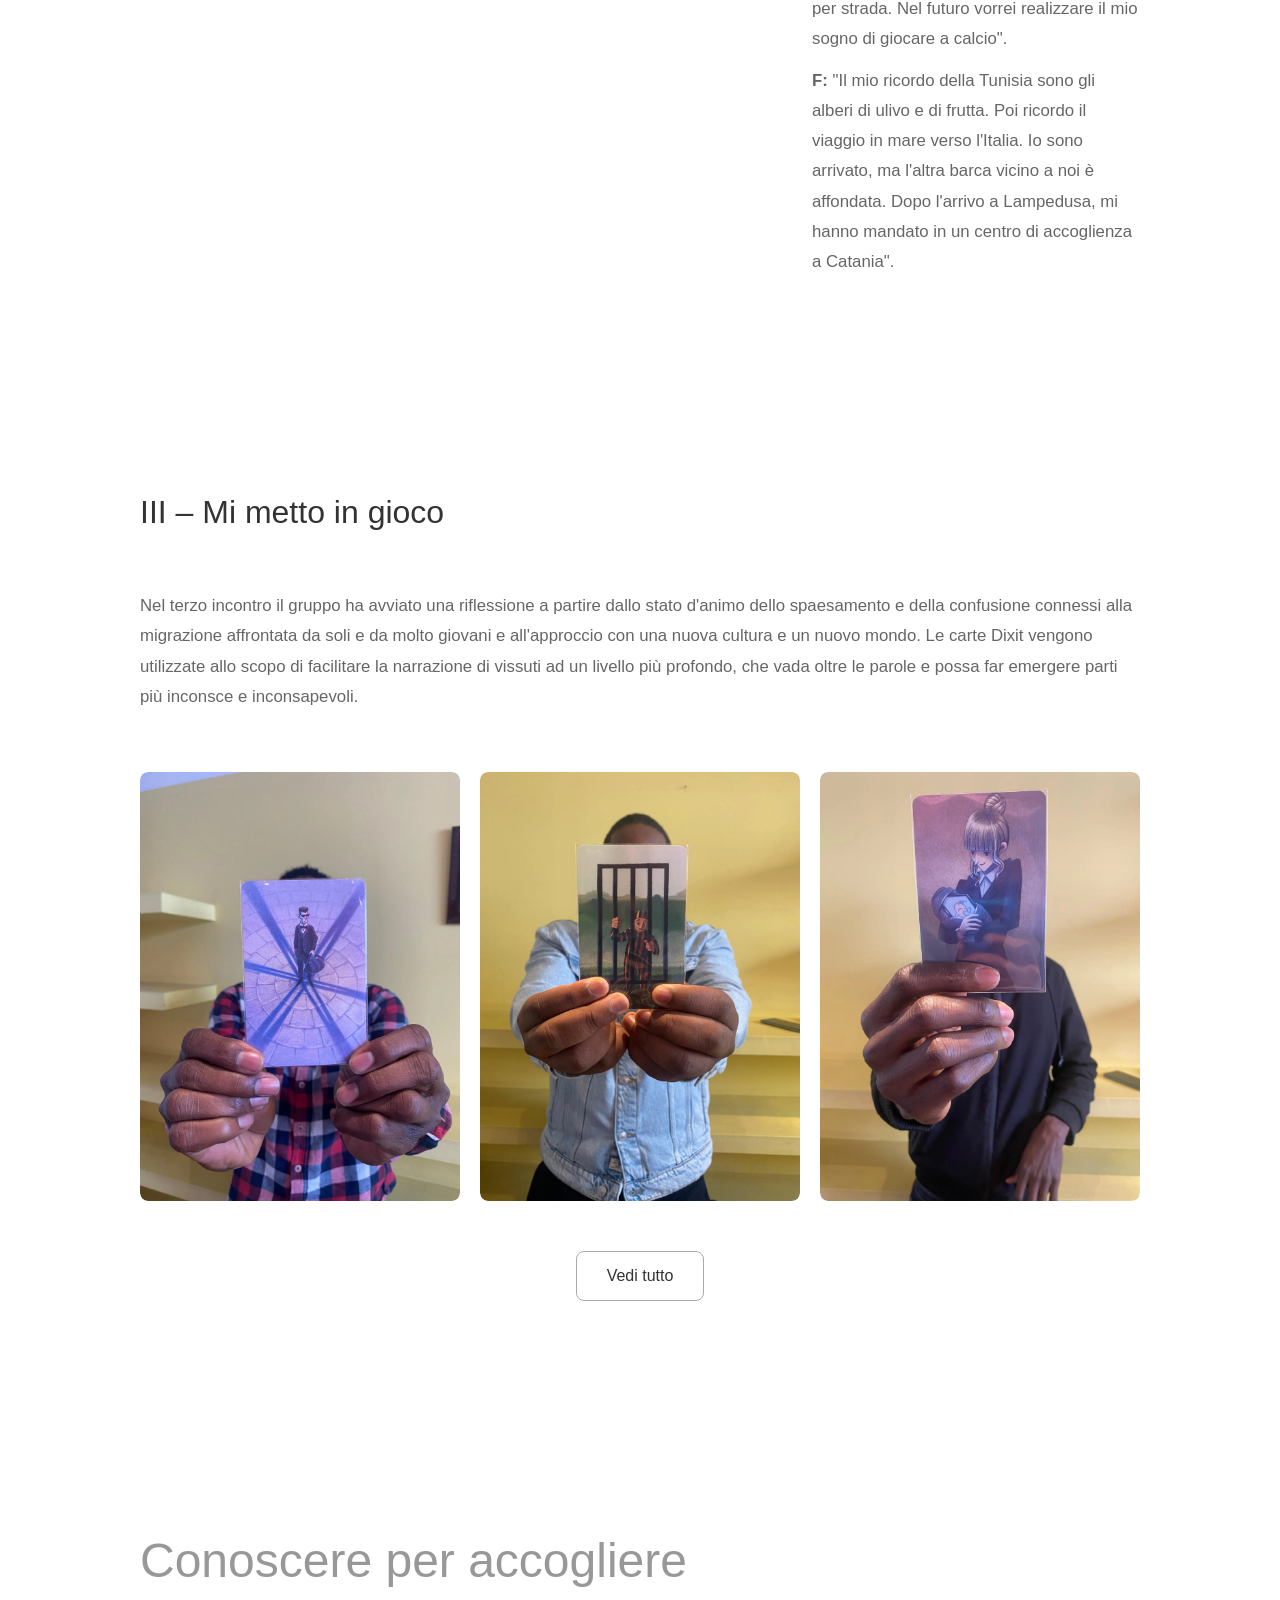
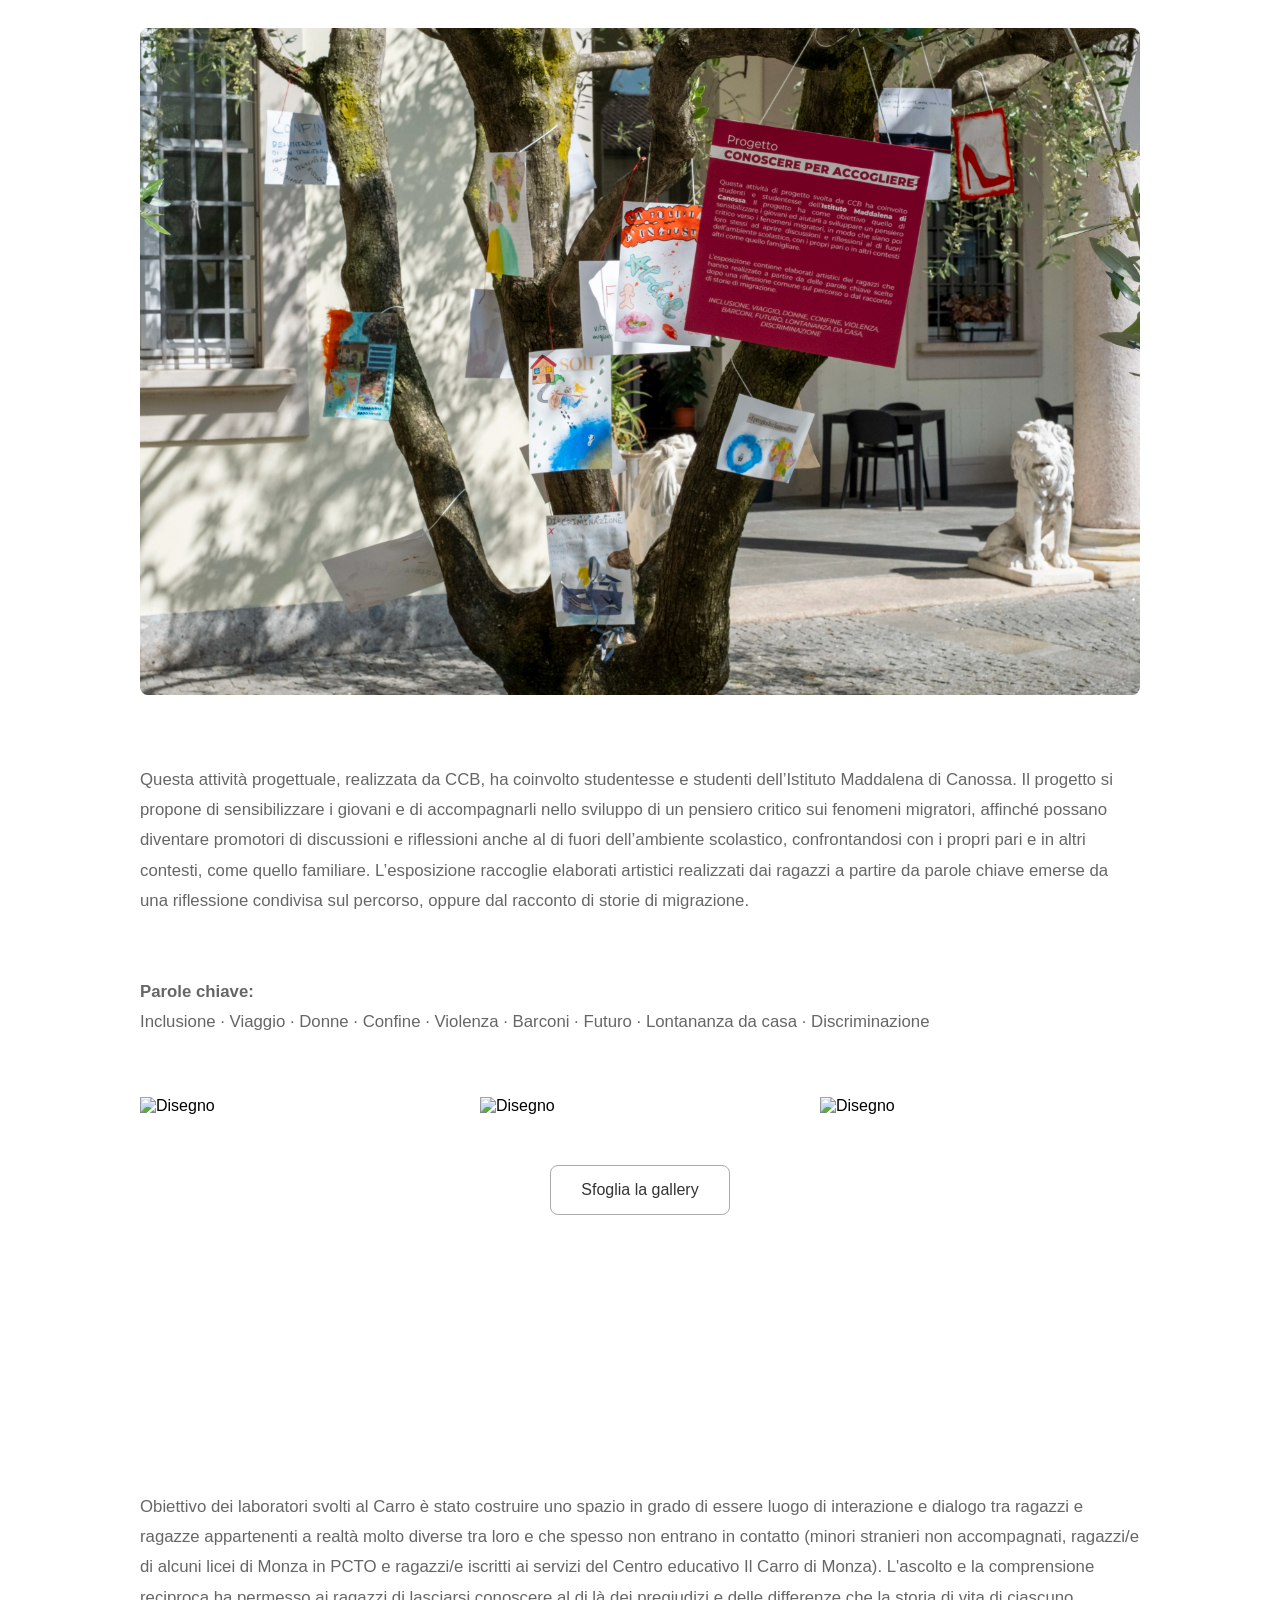
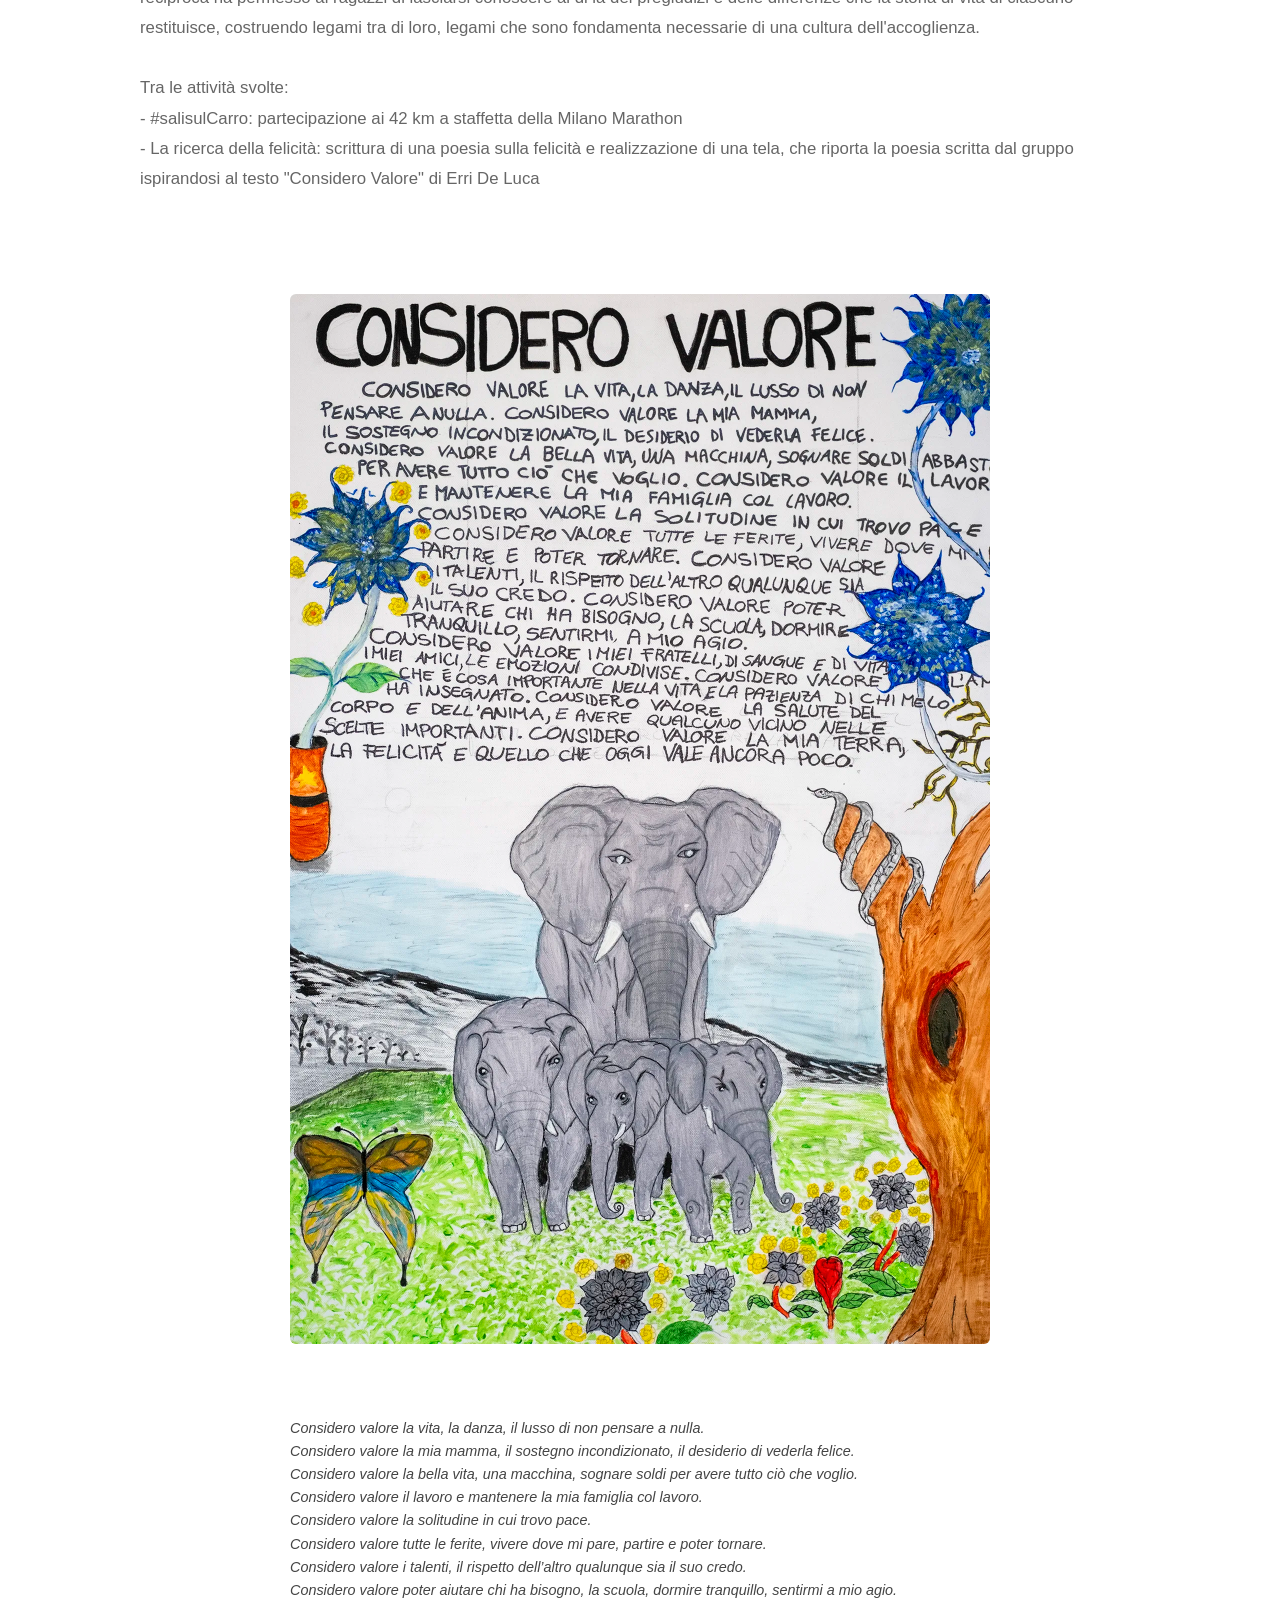
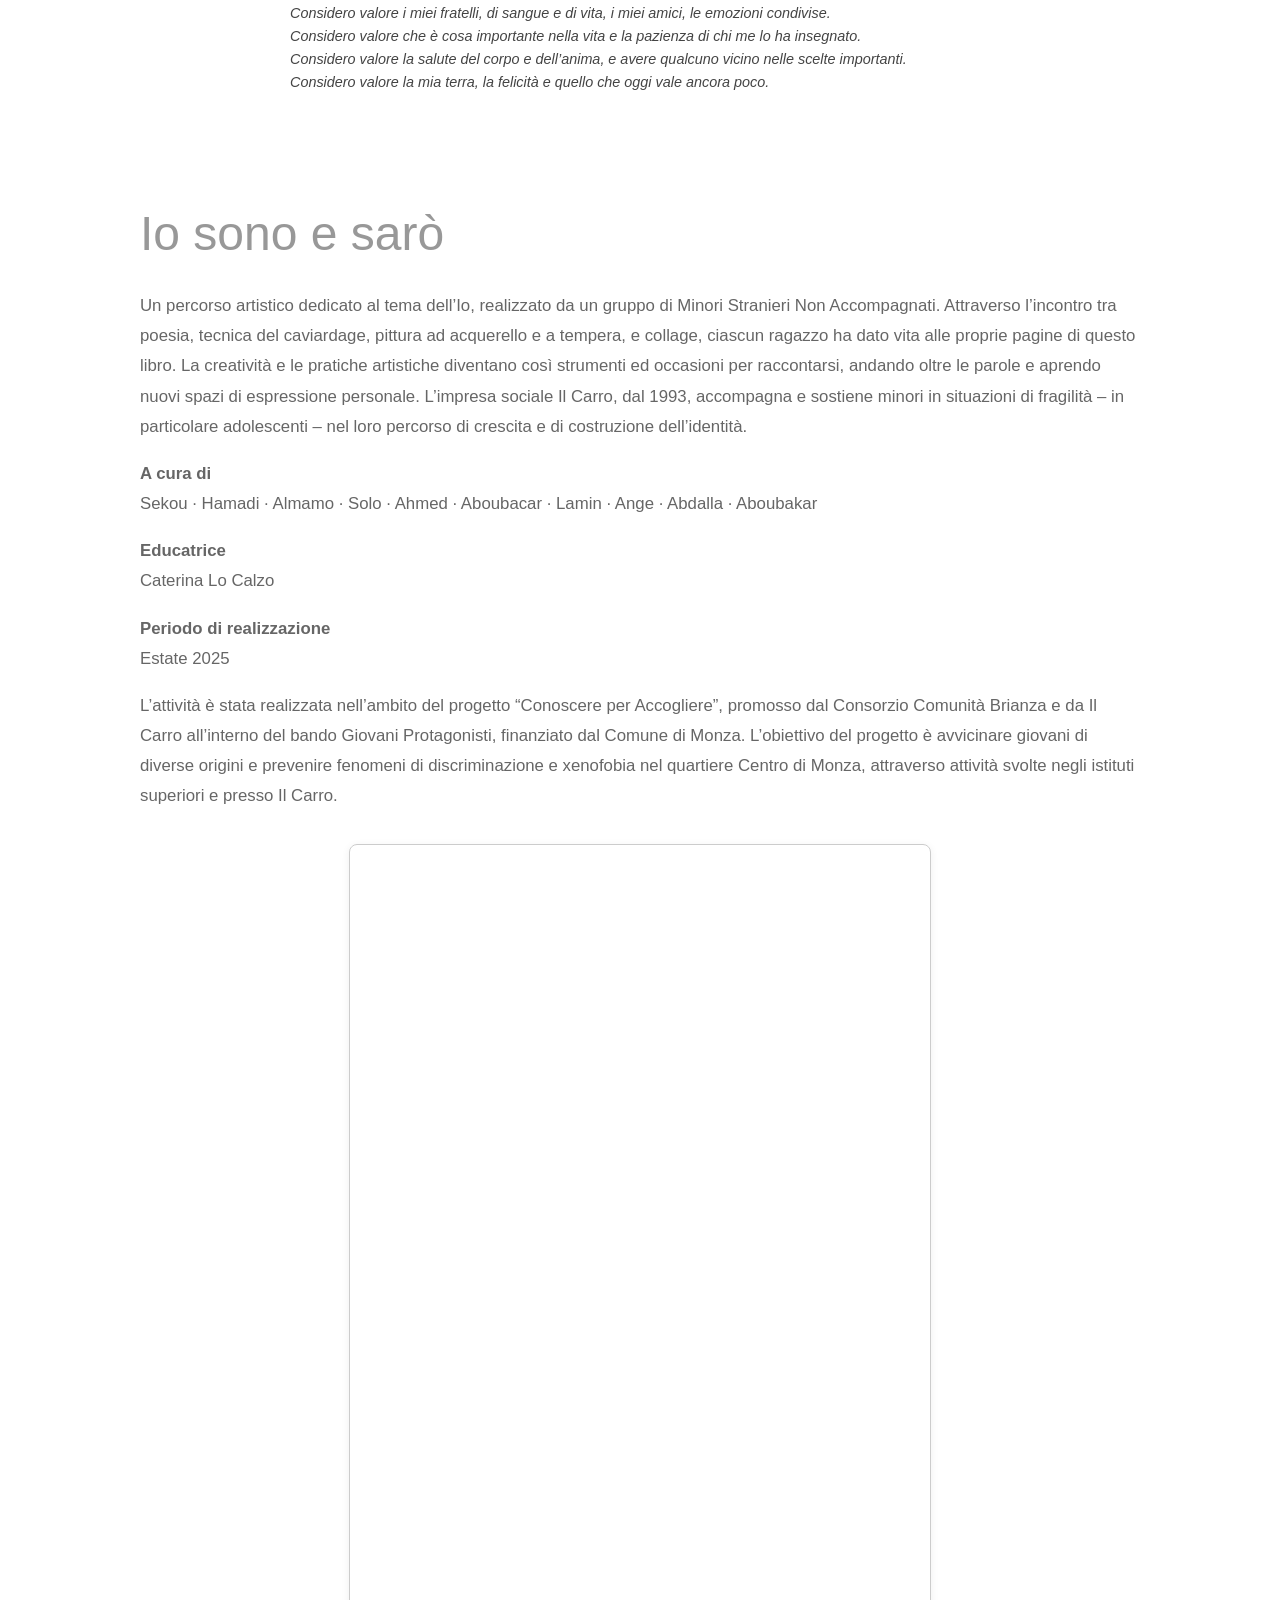
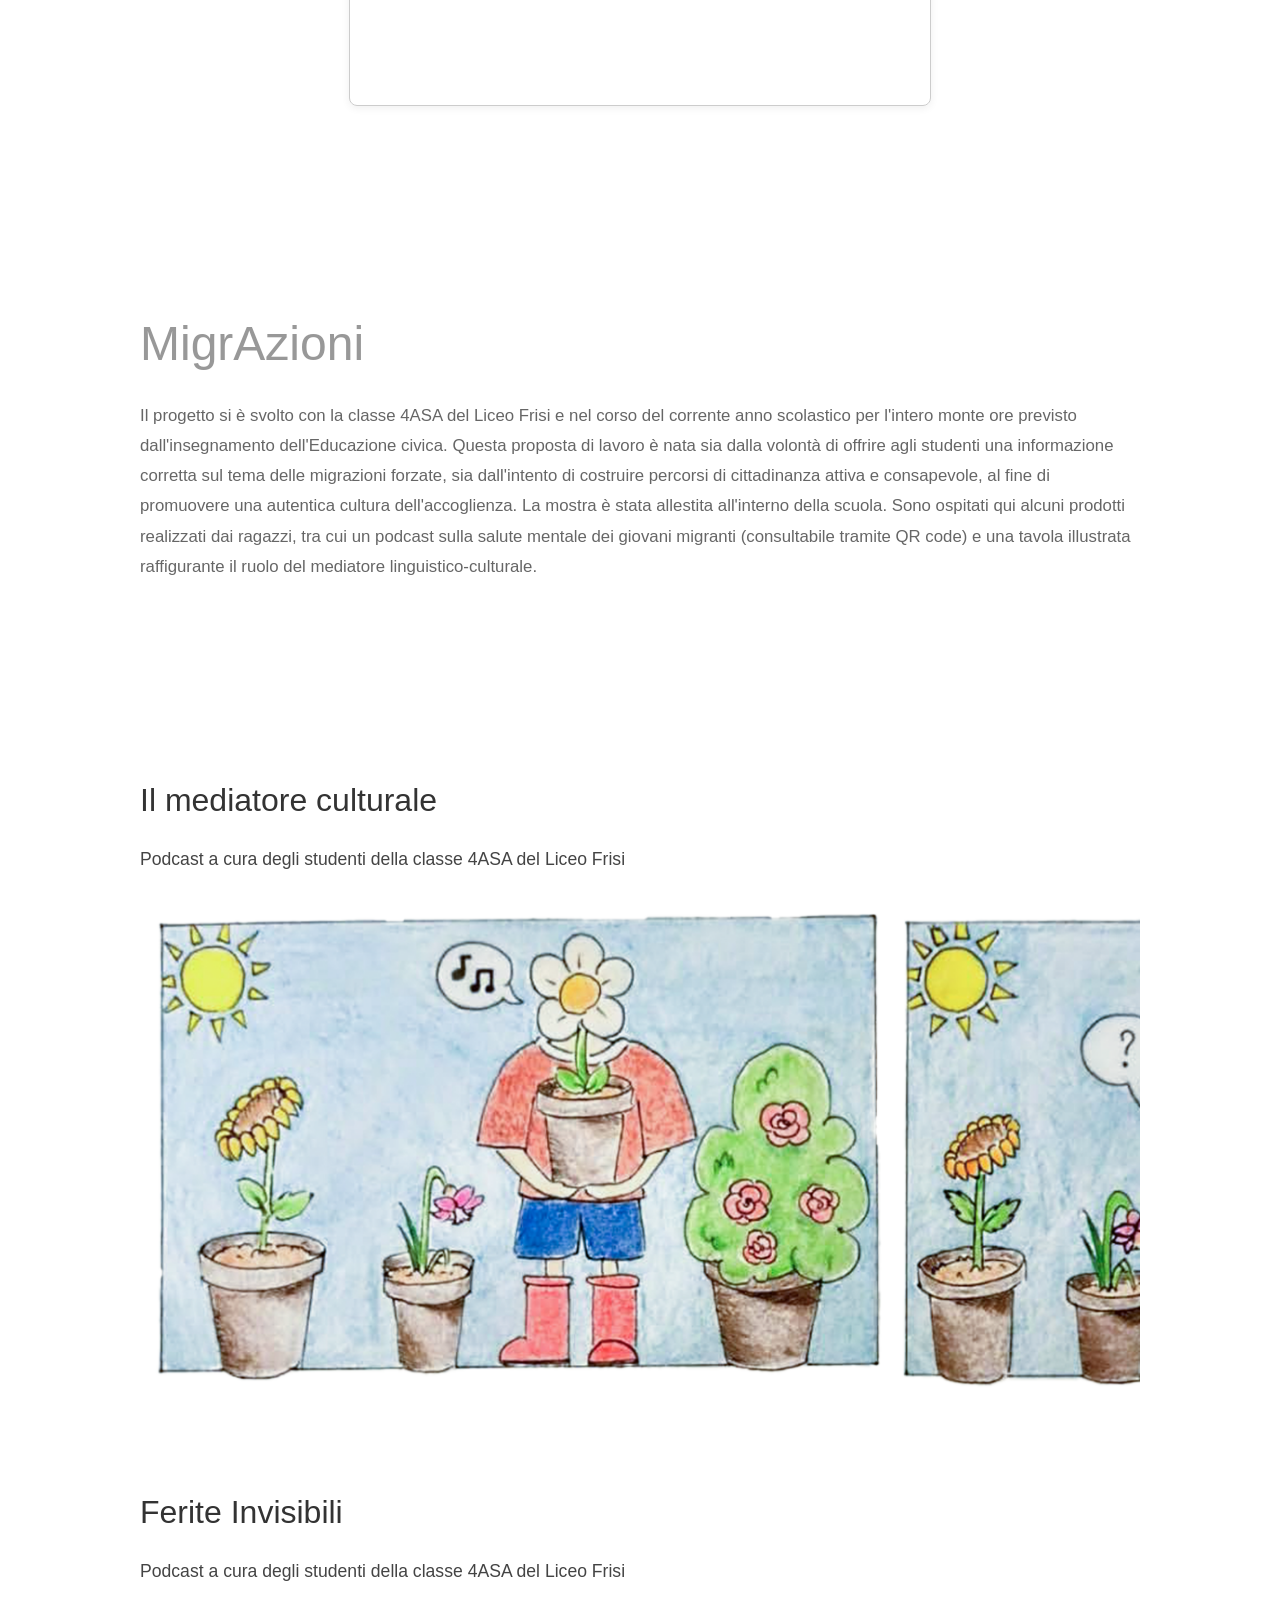
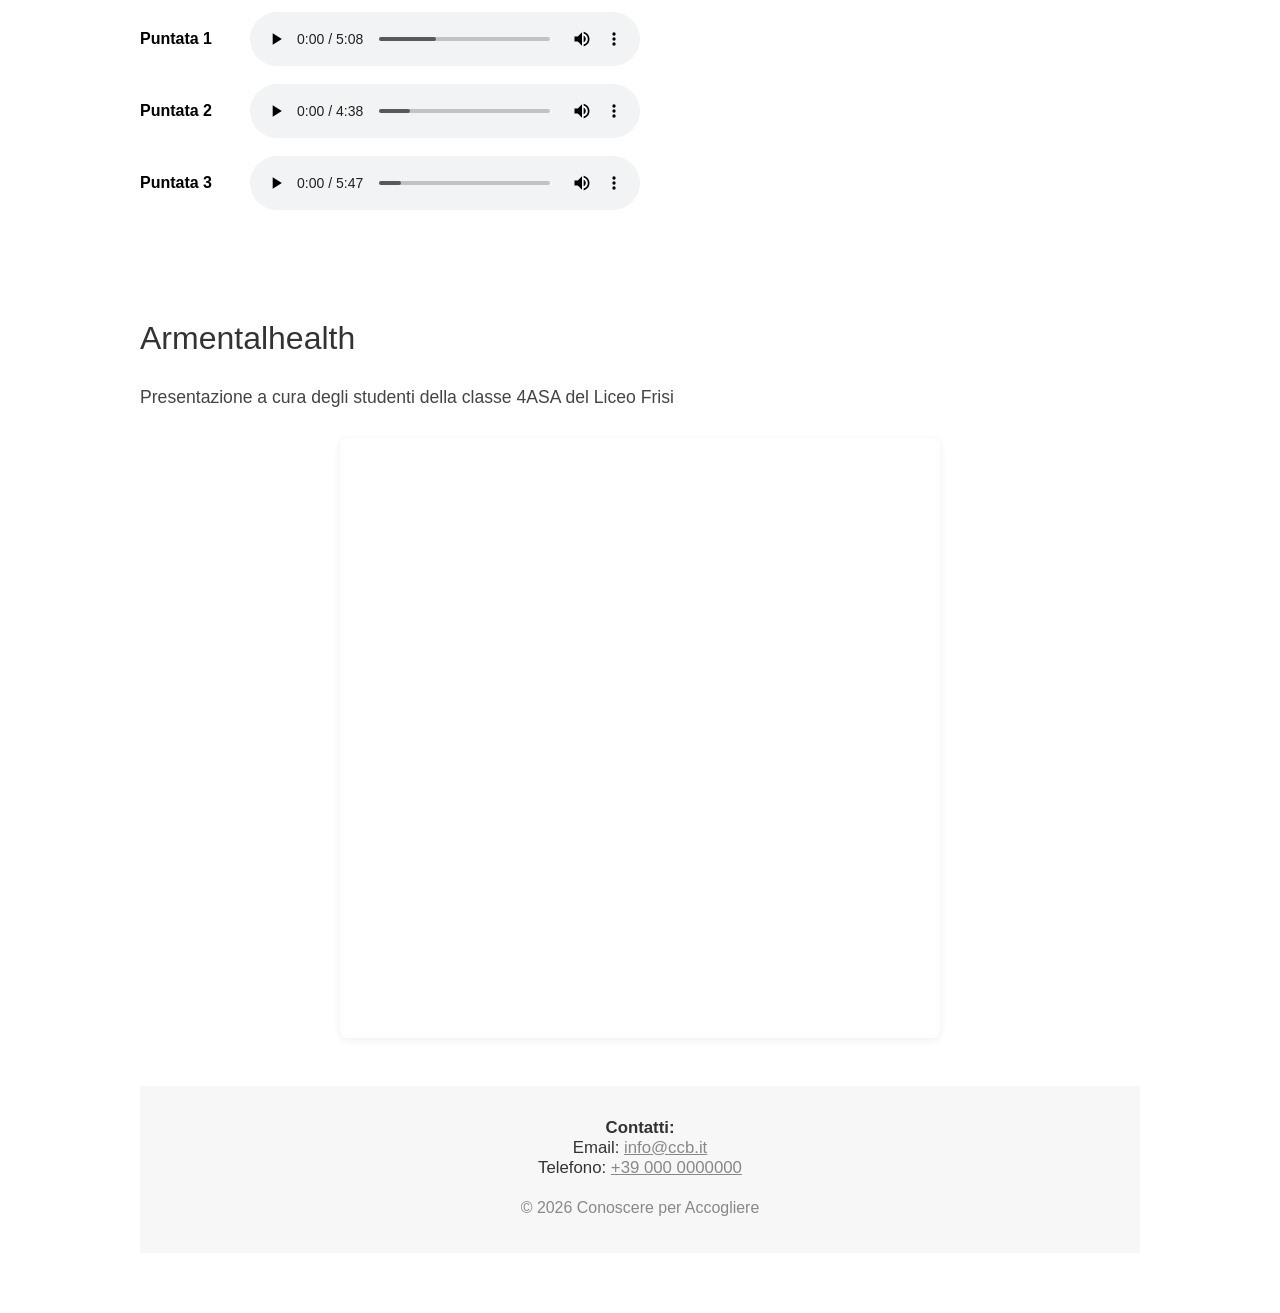
==== commit 1e554cd6: "Primi adattamenti responsive" ====
--- a/about.html
+++ b/about.html
@@ -27,7 +27,7 @@
             <div class="navbar-links">
                 <a href="index.html" class="navbar-home">Home</a>
                 <a href="storia.html">In viaggio</a>
-                <a href="about.html">Progetti</a>
+                <a href="about.html">Il progetto</a>
             </div>
         </div>
     </nav>
--- a/style.css
+++ b/style.css
@@ -1,3 +1,175 @@
+.video-modal .video-content {
+    position: absolute;
+    top: 0;
+    left: 0;
+    width: 100vw;
+    height: 100vh;
+    display: flex;
+    flex-direction: column;
+    align-items: center;
+    justify-content: center;
+    background: transparent;
+    box-sizing: border-box;
+}
+
+ .video-modal video,
+ .video-content video,
+ #bagagli-video,
+ #stereotipi-video {
+    width: auto;
+    height: 70vh;
+    max-height: 70vh;
+    max-width: 100vw;
+    object-fit: contain;
+    display: block;
+    margin: 0 auto;
+    position: relative;
+    z-index: 2;
+}
+
+.video-header-overlay {
+    position: absolute;
+    top: 50%;
+    left: 50%;
+    transform: translate(-50%, -50%);
+    width: auto;
+    height: 70vh;
+    max-height: 70vh;
+    max-width: 100vw;
+    z-index: 3;
+    pointer-events: none;
+    background: none;
+}
+
+.video-modal .video-content {
+    display: flex;
+    flex-direction: column;
+    align-items: center;
+    justify-content: center;
+    height: 100%;
+    min-height: 0;
+    min-width: 0;
+}
+
+
+
+.island-modal, .quiz-modal, .stereotipi-modal, .passaporto-modal, .vertical-modal, .testimonianze-modal {
+    position: fixed !important;
+    inset: 0 !important;
+    width: 100vw !important;
+    height: 100dvh !important;
+    max-height: 100dvh !important;
+    margin: 0 !important;
+    padding: 0 !important;
+    z-index: 1000;
+    box-sizing: border-box;
+    overflow-y: auto !important;
+    overflow-x: hidden !important;
+}
+/* Modal responsive in altezza */
+@media (max-height: 900px) {
+    .island-modal, .quiz-modal, .stereotipi-modal, .passaporto-modal, .vertical-modal, .testimonianze-modal {
+        max-height: 100dvh;
+        height: 100dvh;
+        overflow-y: auto;
+    }
+    .island-content, .quiz-content,  .stereotipi-content, .passaporto-content, .vertical-content, .testimonianze-content {
+        max-height: 96vh;
+        height: auto;
+        overflow-y: auto;
+    }
+}
+@media (max-height: 700px) {
+    .island-modal, .quiz-modal,  .stereotipi-modal, .passaporto-modal, .vertical-modal, .testimonianze-modal {
+        max-height: 100dvh;
+        height: 100dvh;
+        overflow-y: auto;
+    }
+    .island-content, .quiz-content,  .stereotipi-content, .passaporto-content, .vertical-content, .testimonianze-content {
+        max-height: 98vh;
+        height: auto;
+        overflow-y: auto;
+    }
+}
+/* Navbar responsive centrata e adattiva */
+.navbar {
+    width: 100vw;
+    min-width: 0;
+    box-sizing: border-box;
+}
+.navbar-content {
+    max-width: 1200px;
+    margin: 0 auto;
+    display: flex;
+    align-items: center;
+    justify-content: space-between;
+    padding: 0 2vw;
+    width: 100%;
+    min-width: 0;
+    box-sizing: border-box;
+}
+.navbar-links {
+    display: flex;
+    gap: 1.5vw;
+}
+.navbar-dots {
+    display: flex;
+    gap: 0.7vw;
+}
+@media (max-width: 900px) {
+    .navbar-content {
+        max-width: 98vw;
+        padding: 0 1vw;
+    }
+    .navbar-links {
+        gap: 2vw;
+    }
+    .navbar-dots {
+        gap: 1vw;
+    }
+}
+@media (max-width: 600px) {
+    .navbar-content {
+        max-width: 100vw;
+        padding: 0 0.5vw;
+    }
+    .navbar-links {
+        gap: 3vw;
+    }
+    .navbar-dots {
+        gap: 1.5vw;
+    }
+    .navbar-logo {
+        font-size: 1em;
+    }
+}
+/* Centra orizzontalmente la wrap stereotipi */
+.img-4-stereotipi-wrap {
+    margin-left: auto;
+    margin-right: auto;
+    display: block;
+    width: fit-content;
+    max-width: 100%;
+}
+/* Responsive clickable-center per proporzioni con img-home */
+@media (max-height: 900px) {
+    .img-4-stereotipi-wrap .clickable-center {
+        transform: scale(0.85);
+        max-height: 60vh;
+        left: 50%;
+        top: 50%;
+        transform: translate(-50%, -50%) scale(0.85);
+    }
+}
+@media (max-height: 700px) {
+    .img-4-stereotipi-wrap .clickable-center {
+        transform: scale(0.7);
+        max-height: 40vh;
+        left: 50%;
+        top: 50%;
+        transform: translate(-50%, -50%) scale(0.7);
+    }
+}
 .modal16-story-view {
     width: 100%;
     max-width: 100%;
@@ -69,6 +241,48 @@
     display: block;
     border-radius: 0;
     object-fit: contain;
+}
+/* RESPONSIVITÀ ALTEZZA FINESTRA */
+@media (max-height: 900px) {
+    .img-label-wrap .img-home,
+    .img-home{
+        transform: scale(0.9);
+        max-height: 70vh;
+        object-fit: contain;
+    }
+    .modal-number,
+    .modal-number1,
+    .modal-number2,
+    .modal-number4,
+    .modal-number5,
+    .modal-number10 {
+        font-size: 1em;
+        margin-top: 0.5em;
+        padding-left: 0.5em;
+        position: static;
+        z-index: 100;
+        background: rgba(255,255,255,0.7);
+        border-radius: 6px;
+        display: inline-block;
+    }
+}
+
+@media (max-height: 700px) {
+    .img-label-wrap .img-home,
+    .img-home {
+        transform: scale(0.8);
+        max-height: 60vh;
+    }
+    .modal-number,
+    .modal-number1,
+    .modal-number2,
+    .modal-number4,
+    .modal-number5,
+    .modal-number10 {
+        font-size: 0.95em;
+        margin-top: 0.2em;
+        padding-left: 0.2em;
+    }
 }
 /* Header switch per testimonianze: scritta/indietro */
 .testimonianze-header-switch {
@@ -645,7 +859,7 @@
     min-height: 420px;
 }
 .timeline-arrow {
-    background: #e3f2fd;
+    
     border: none;
     border-radius: 50%;
     width: 38px;
@@ -654,11 +868,11 @@
     color: #33758C;
     margin: 6px 0;
     cursor: pointer;
-    transition: background 0.2s, color 0.2s;
-    box-shadow: 0 1px 4px rgba(51,117,140,0.08);
+    
+    
 }
 .timeline-arrow:active, .timeline-arrow:focus {
-    background: #b7e0e5;
+    
     outline: none;
 }
 .timeline-steps {
@@ -679,20 +893,20 @@
 .timeline-step .timeline-dot {
     width: 18px;
     height: 18px;
-    background: #b7e0e5;
+    background: #f4f4f4;
     border-radius: 50%;
-    border: 3px solid #33758C;
+    border: 1px solid #33758C;
     margin: 0 18px 0 0;
     position: relative;
     z-index: 2;
     transition: background 0.2s, border 0.2s;
 }
 .timeline-step.active .timeline-dot {
-    background: #33758C;
-    border: 3px solid #4a9cae;
+    background: #629cb0;
+    border: 1px solid #333;
 }
 .timeline-step .timeline-label {
-    font-weight: 600;
+    font-weight: 400;
     color: #33758C;
     font-size: 1.08em;
     margin-top: 0;
@@ -707,15 +921,17 @@
 }
 .timeline-step.active .timeline-label {
     color: #20404a;
+    font-weight: 600;
 }
 .timeline-step .timeline-content {
-    background: #f8f6f1;
-    border-radius: 12px;
+    
+    border-radius: 8px;
+     border: 1px solid #cacaca;
     margin: 10px 0 10px 0;
-    padding: 16px 18px 12px 18px;
-    color: #20404a;
+    padding: 15px 18px 15px 18px;
+    color: #6c6c6c;
     font-size: 1em;
-    box-shadow: 0 1px 6px rgba(51,117,140,0.07);
+    
     width: 340px;
     min-width: 340px;
     max-width: 340px;
@@ -1600,20 +1816,7 @@
     z-index: 1002;
 }
 
-.video-content {
-    position: absolute;
-    top: 50%;
-    left: 50%;
-    transform: translate(-50%, -50%);
-    width: 95%;
-    max-width: 1200px;
-}
-
-.video-content video {
-    width: 100%;
-    height: auto;
-    display: block;
-}
+
 
 .video-header-overlay {
     position: absolute;
@@ -2034,6 +2237,19 @@
 .quiz-modal {
     z-index: 1001;
     animation: fadeIn 0.3s ease;
+    position: fixed;
+    inset: 0;
+    width: 100vw;
+    height: 100dvh;
+    min-height: 100dvh;
+    max-height: 100dvh;
+    margin: 0;
+    padding: 0;
+    box-sizing: border-box;
+    overflow: hidden;
+    display: flex;
+    align-items: center;
+    justify-content: center;
 }
 
 @keyframes fadeIn {
@@ -2042,17 +2258,27 @@
 }
 
 .quiz-content {
-    background-color: #f4f4f4;
-    margin: 10% auto;
-    padding: 40px;
-    width: 100%;
-    max-width: 500px;
-    min-height: 450px;
-    border-radius: 10px;
-    animation: slideIn 0.3s ease;
-    text-align: center;
-    position: relative;
-    overflow: scroll;
+        background-color: #f4f4f4;
+        margin: 10% auto;
+        padding: 40px;
+        width: 100%;
+        max-width: 500px;
+        min-height: 450px;
+        border-radius: 10px;
+        animation: slideIn 0.3s ease;
+        text-align: center;
+        position: relative;
+        overflow: scroll;
+}
+
+@media (max-height: 700px) {
+    .quiz-content {
+        max-height: 90vh;
+        min-height: 0;
+        overflow-y: auto;
+        overflow-x: hidden;
+        margin: 0 auto !important;
+    }
 }
 
 @keyframes slideIn {
@@ -2393,31 +2619,33 @@
 }
 
 .island-content,
-.stereotipi-content, .testimonianze-content {
-  background-color: #f4f4f4;
-  margin: 5% auto;
-  padding: 40px;
-  width: 100%;
-  max-width: 1000px;
-  min-height: 500px;
-  max-height: 75vh;
-  border-radius: 10px;
-  text-align: center;
-  position: relative;
-  overflow: scroll;
+    .stereotipi-content, .testimonianze-content {
+    background-color: #f4f4f4;
+    margin: 8vh auto;
+    padding: 40px;
+    width: 100%;
+    max-width: 1000px;
+    min-height: 0;
+    max-height: 96vh;
+    border-radius: 10px;
+    text-align: center;
+    position: relative;
+    overflow-y: auto;
+    overflow-x: hidden;
 }
 .vertical-content {
-  background-color: #f4f4f4;
-  margin: 5% auto;
-  padding: 40px;
-  width: 100%;
-  max-width: 900px;
-  min-height: 500px;
-  max-height: 75vh;
-  border-radius: 10px;
-  text-align: center;
-  position: relative;
-  overflow: scroll;
+    background-color: #f4f4f4;
+    margin: 8vh auto;
+    padding: 40px;
+    width: 100%;
+    max-width: 900px;
+    min-height: 0;
+    max-height: 96vh;
+    border-radius: 10px;
+    text-align: center;
+    position: relative;
+    overflow-y: auto;
+    overflow-x: hidden;
 }
 
 .island-content h2 {
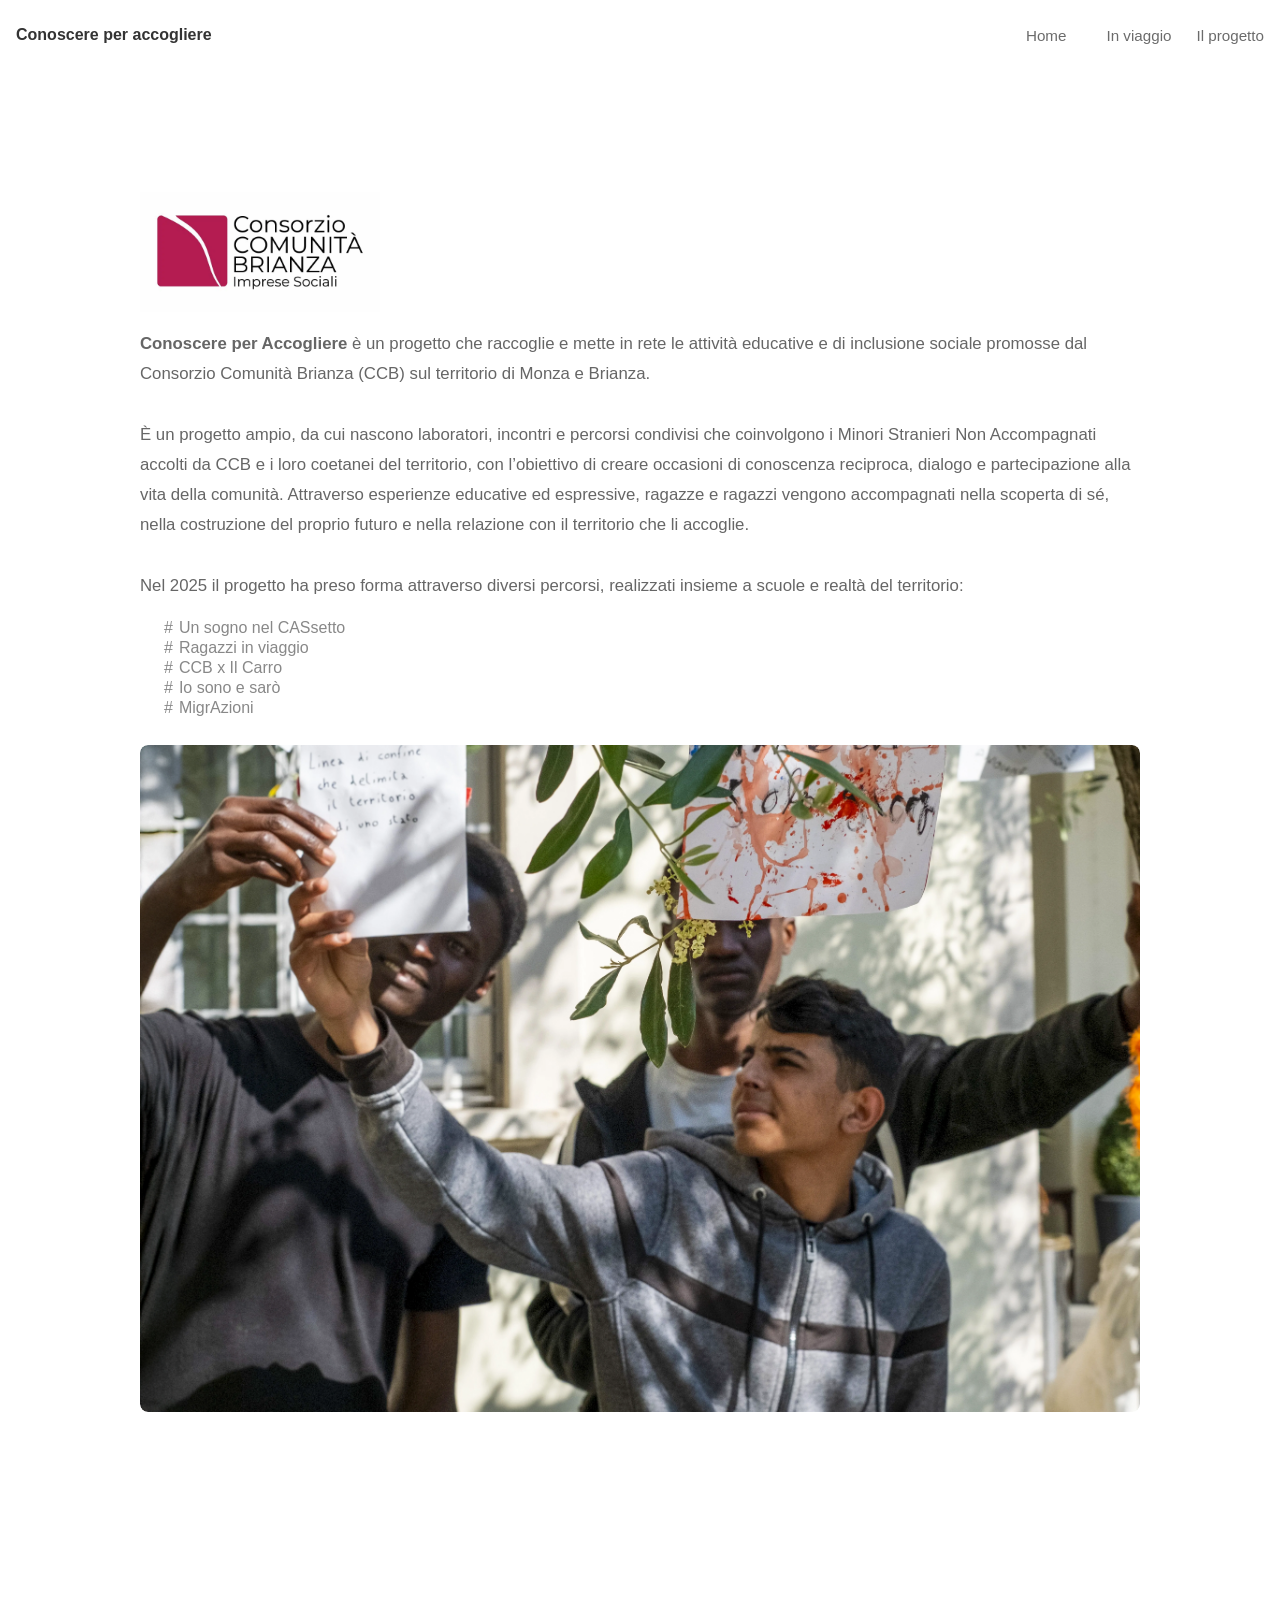
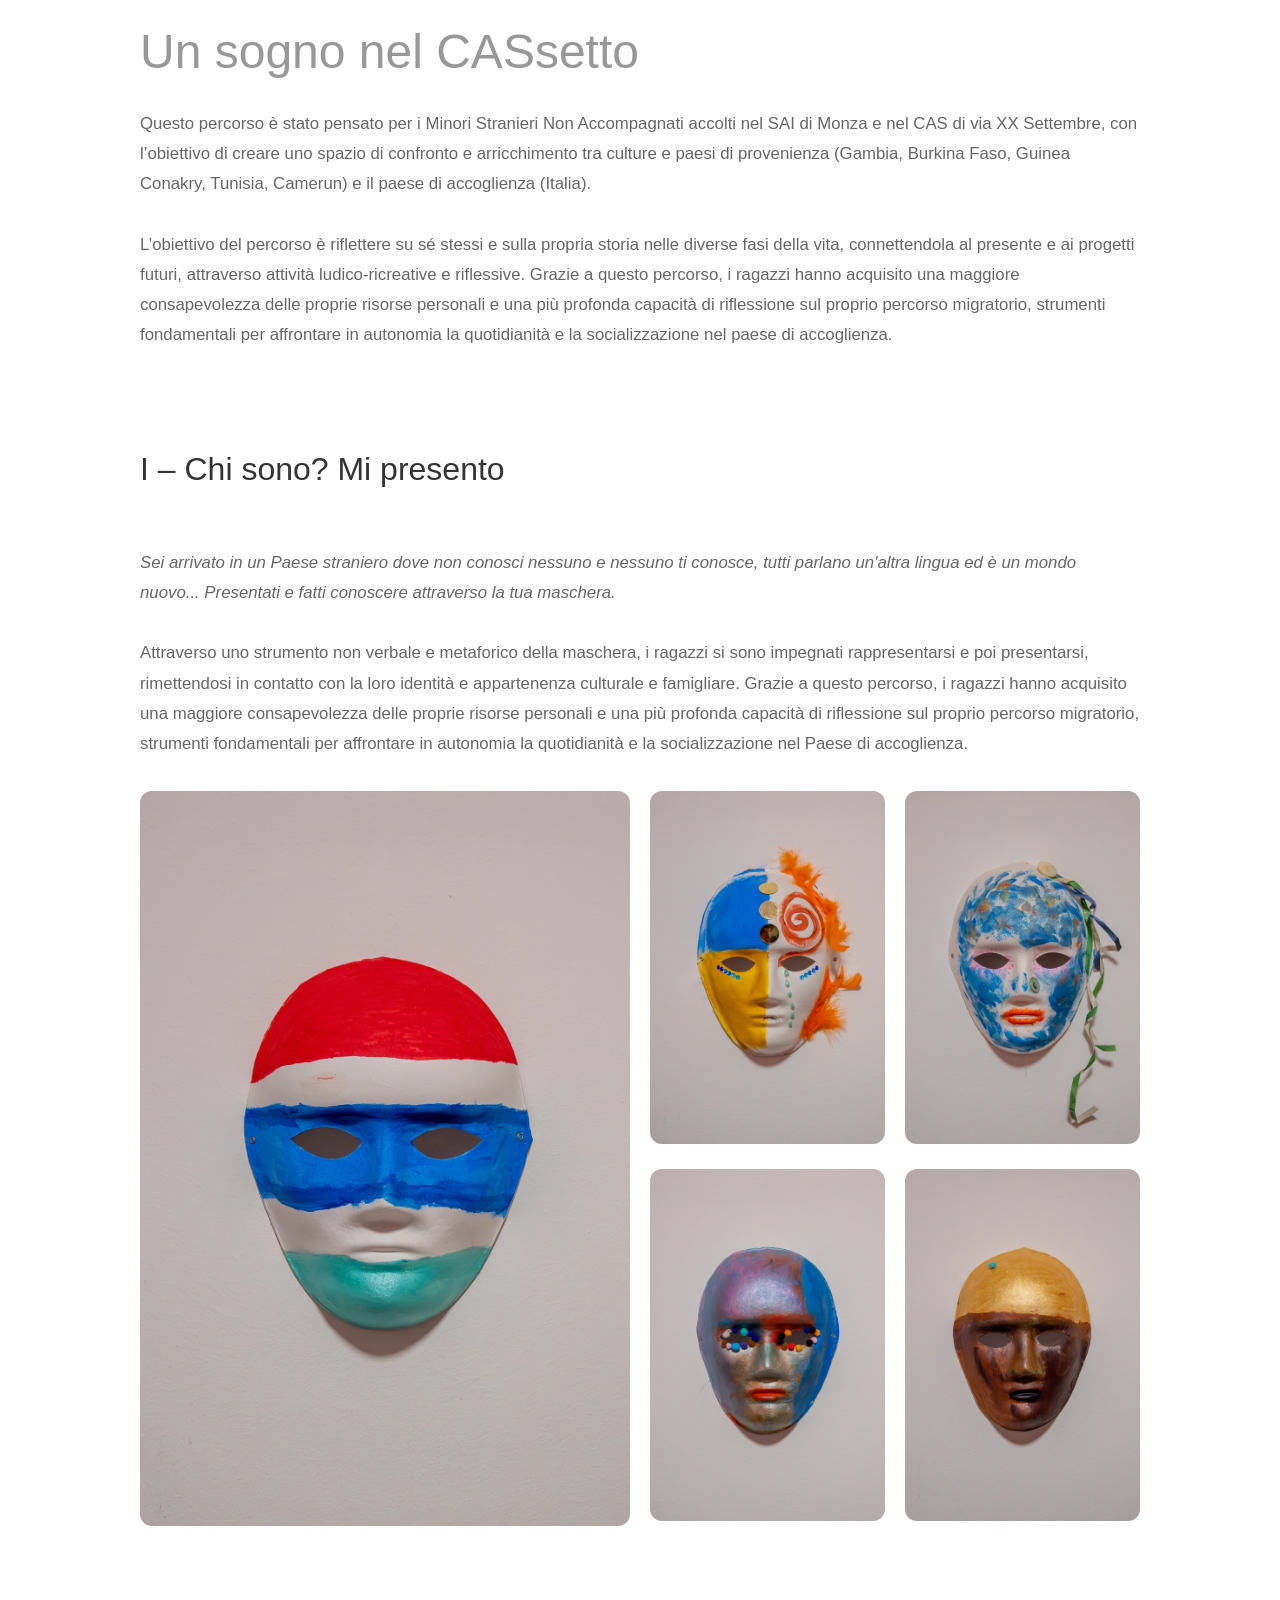
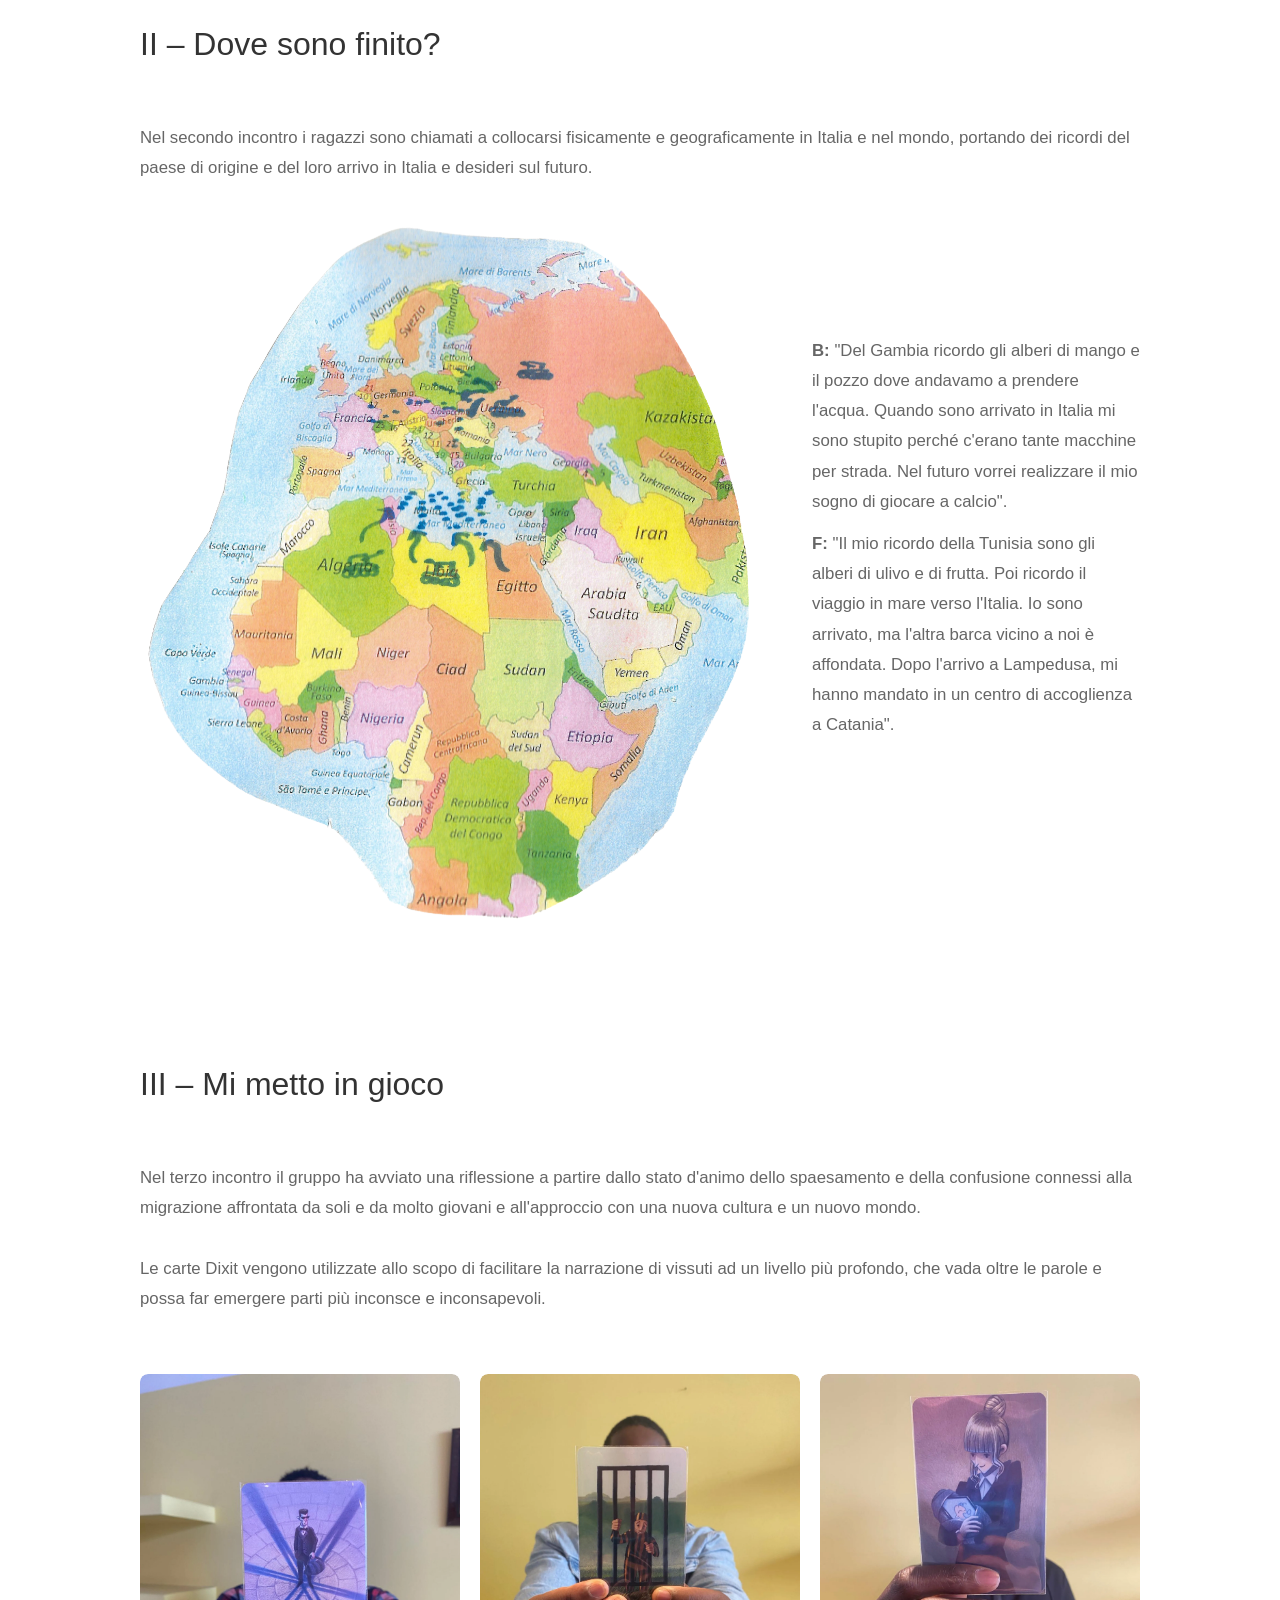
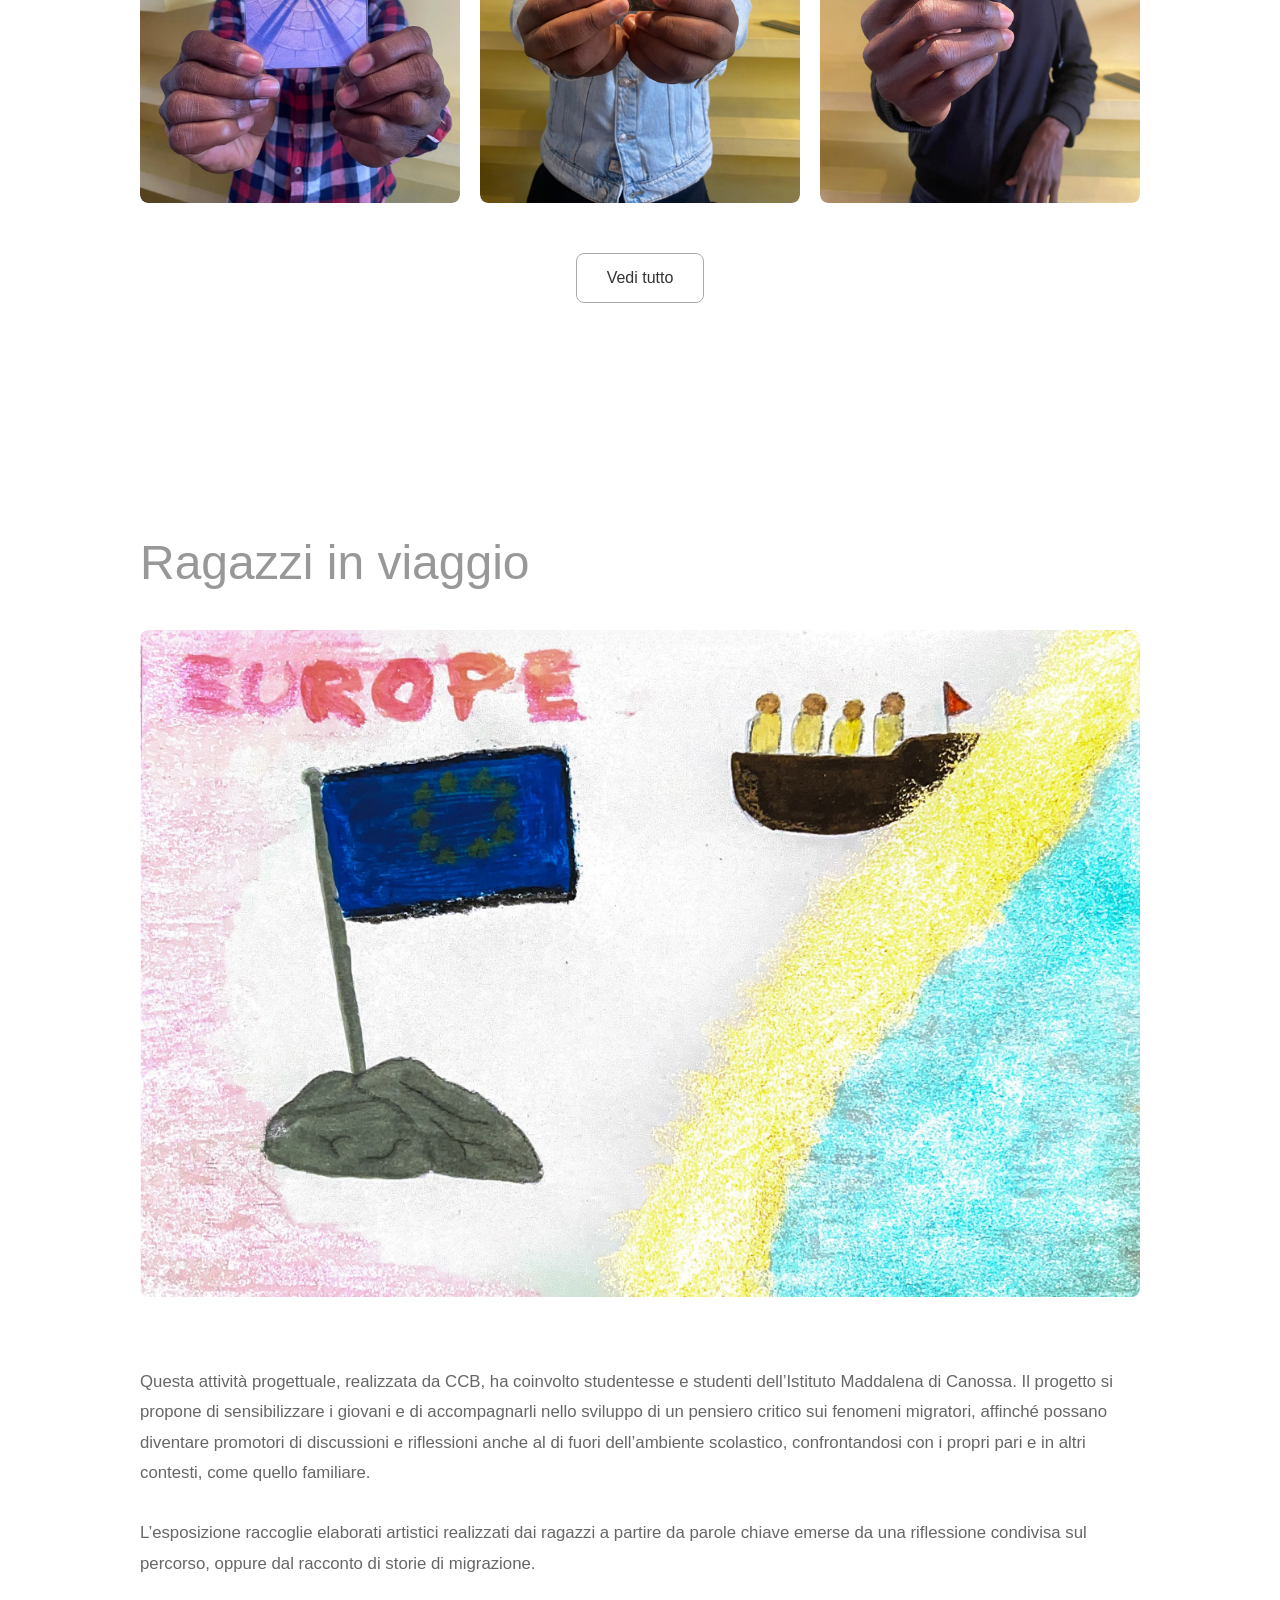
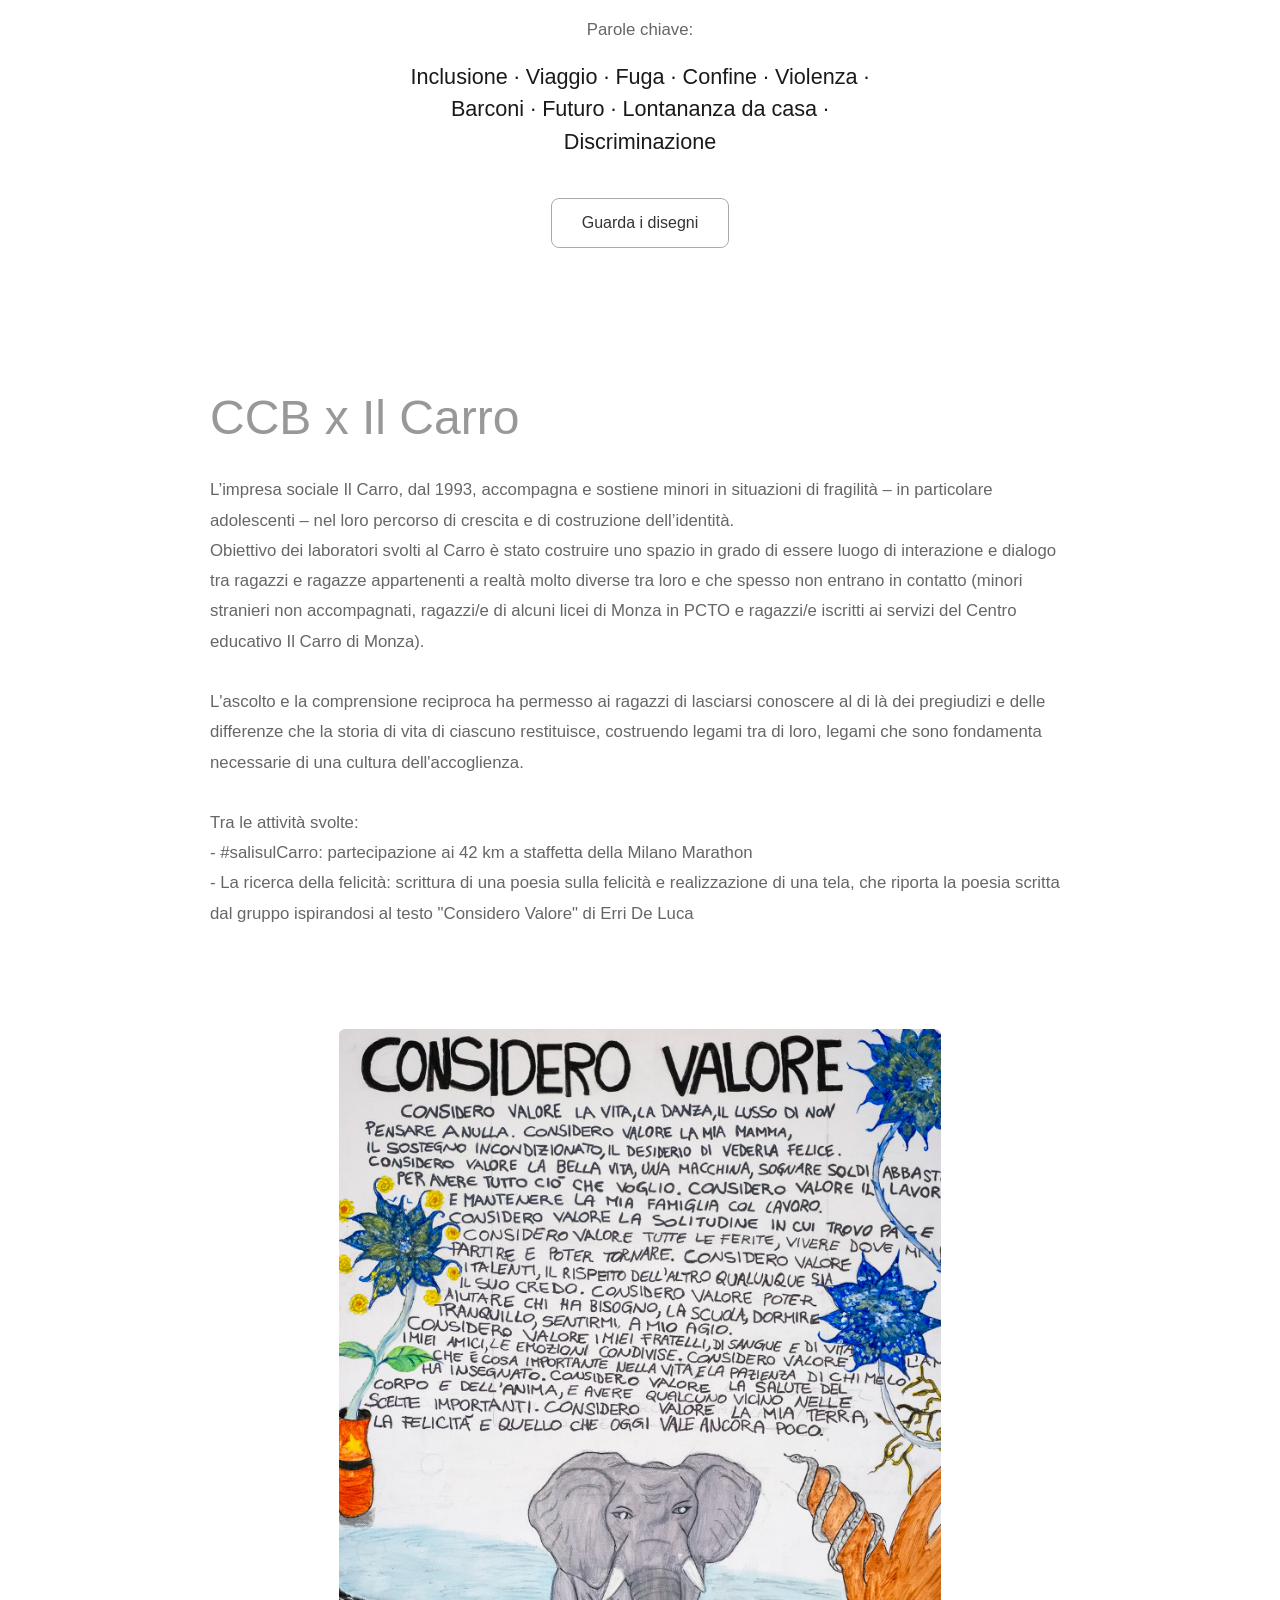
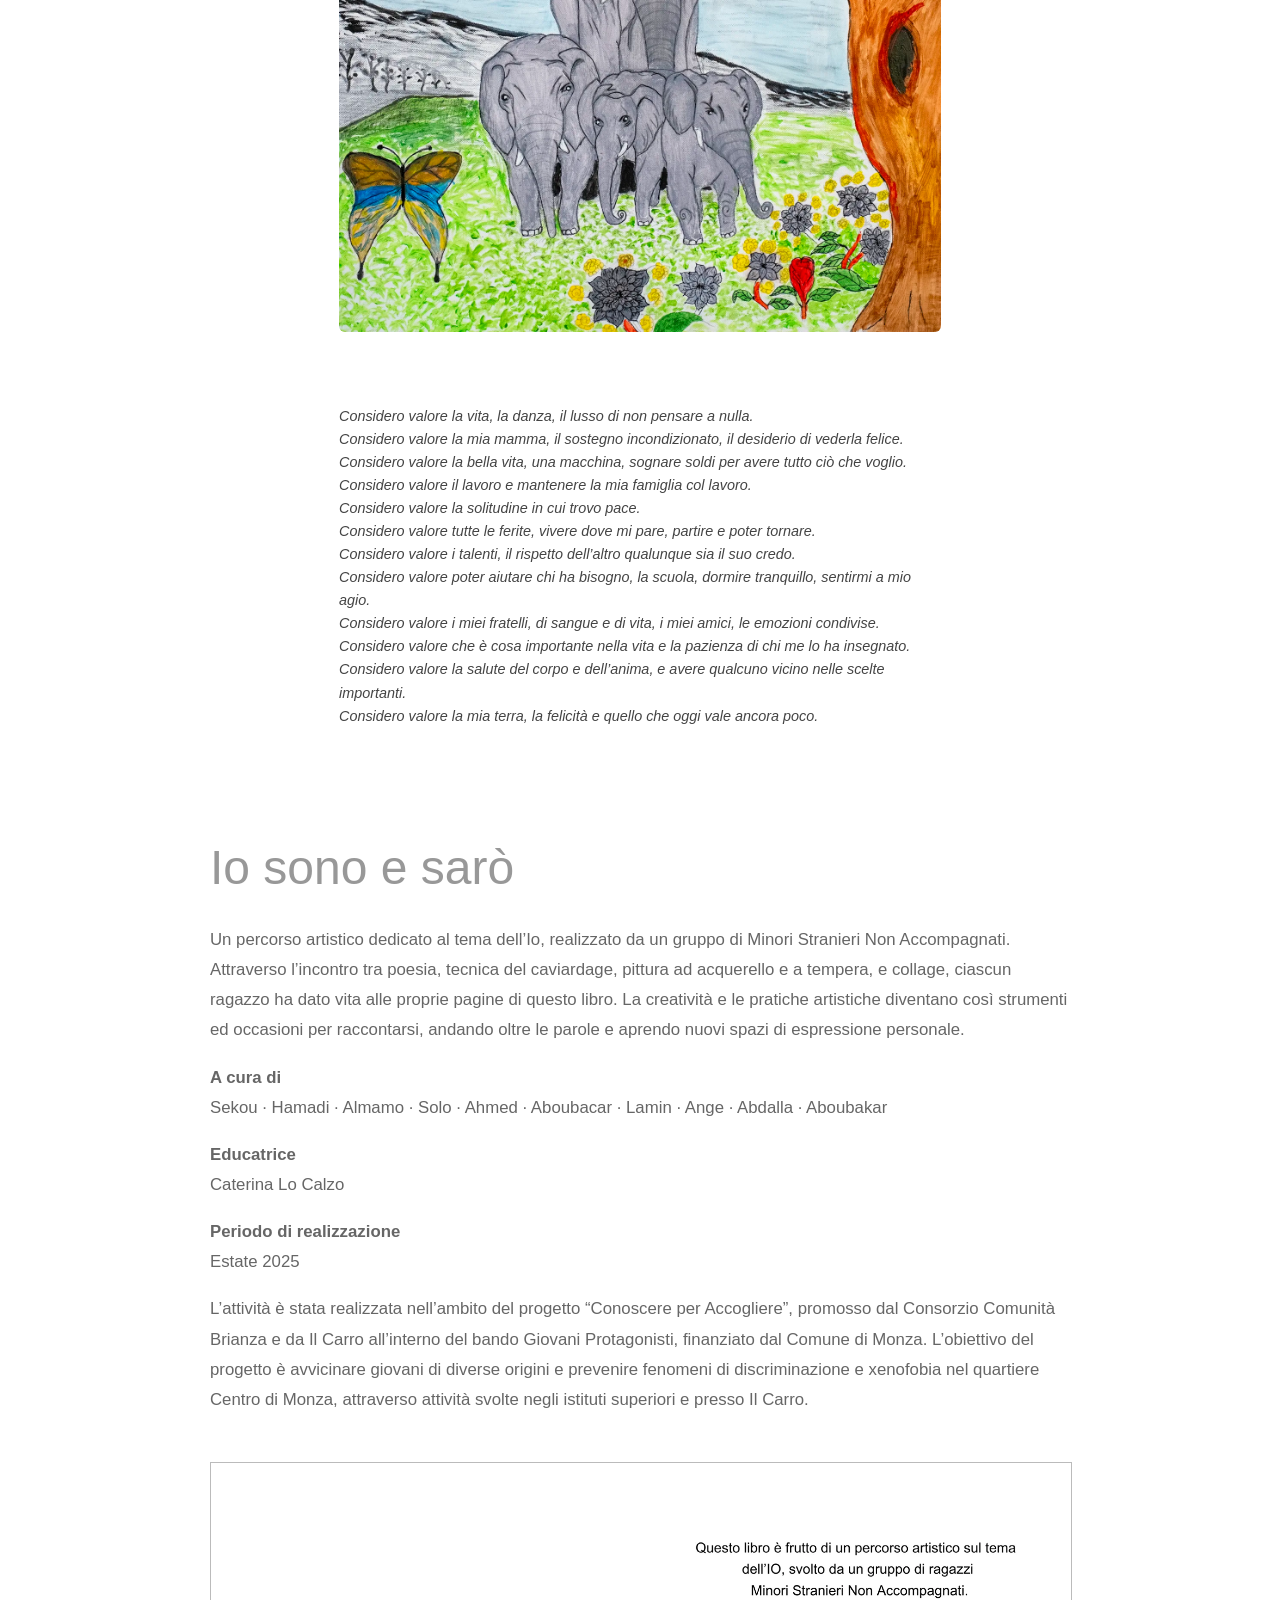
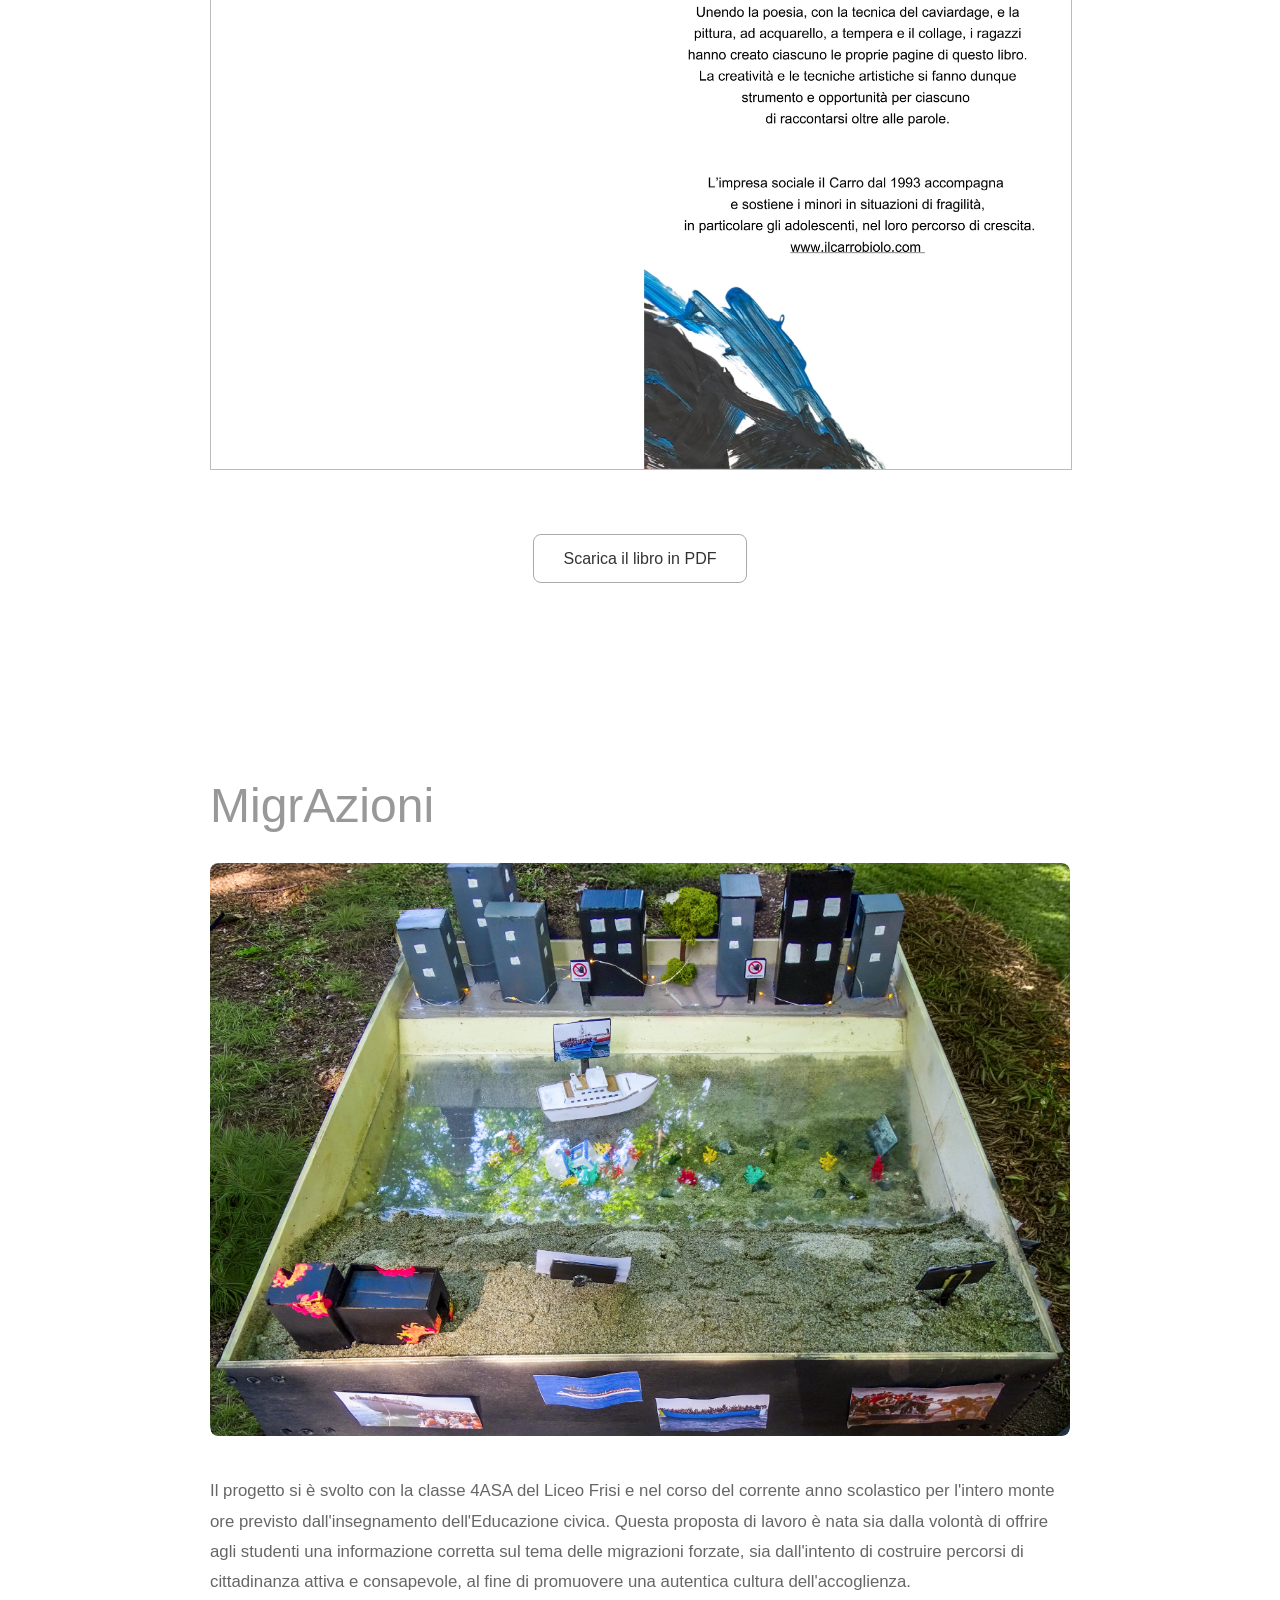
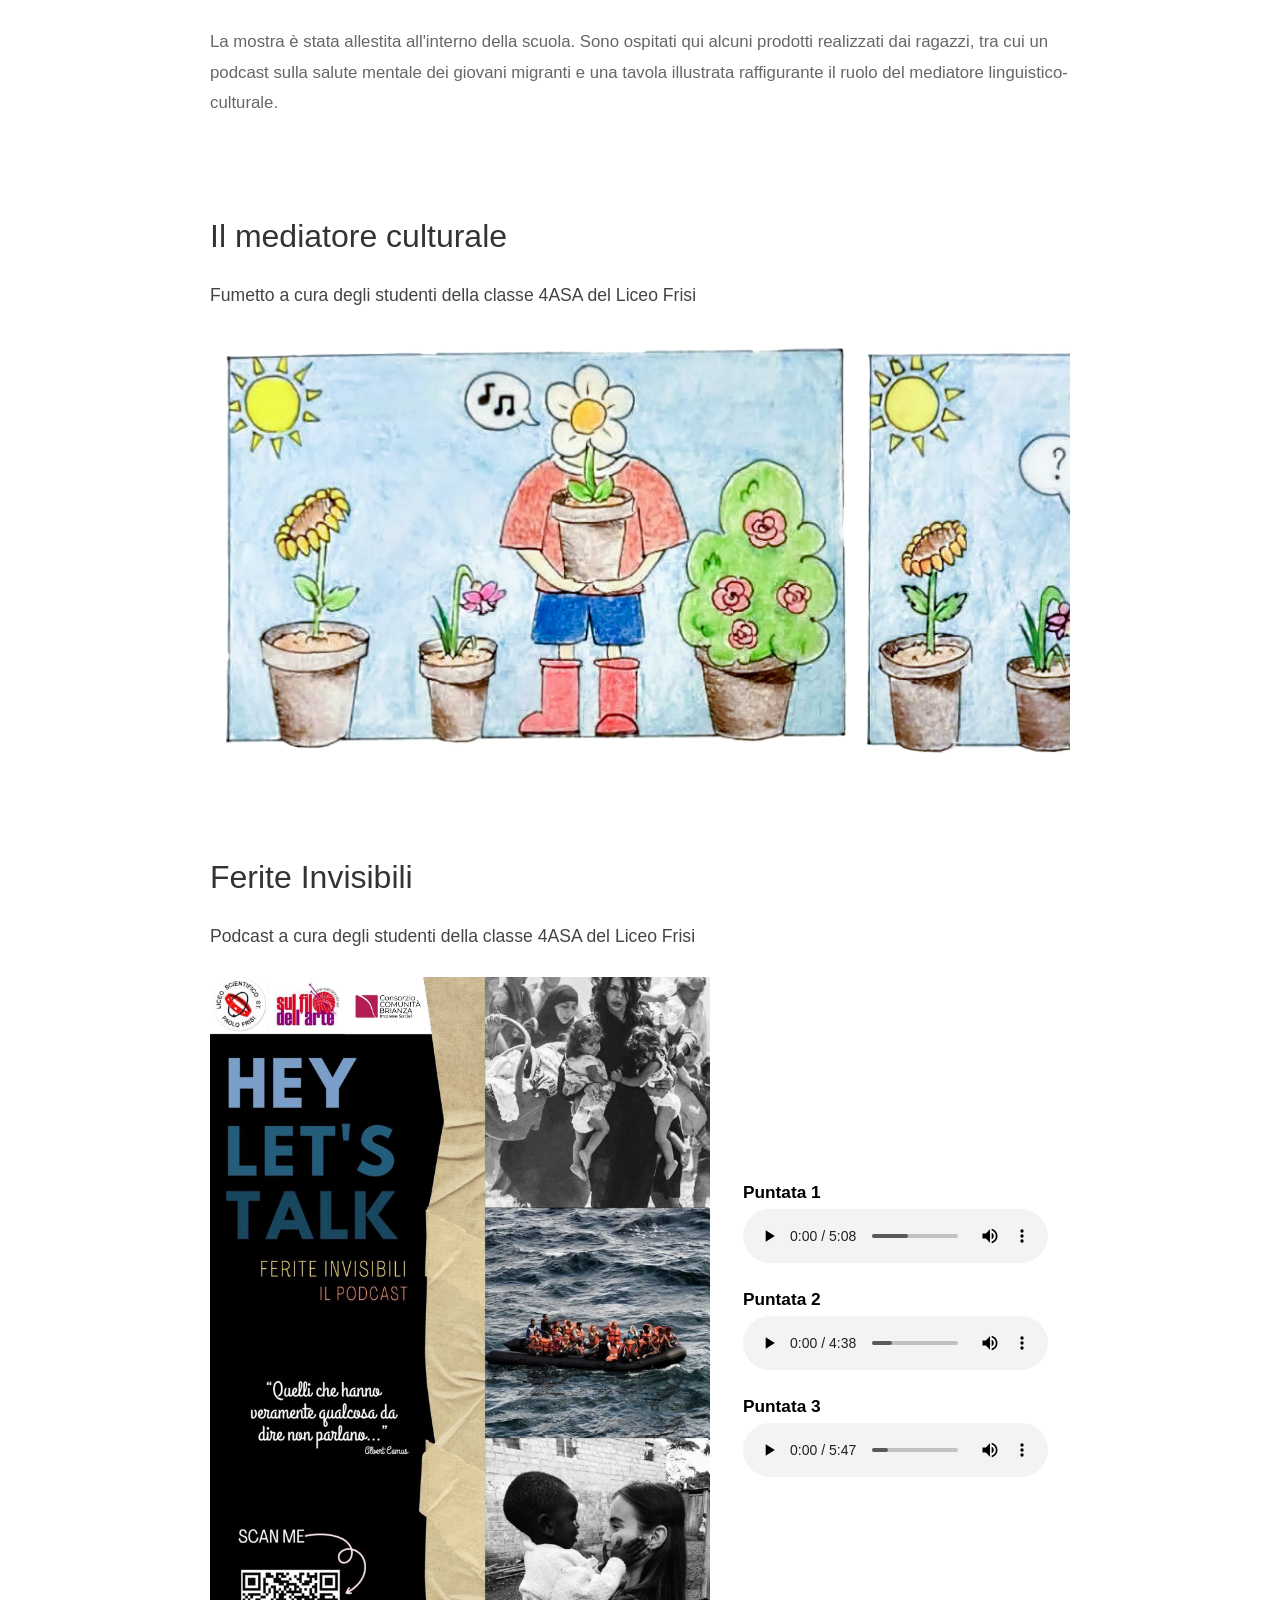
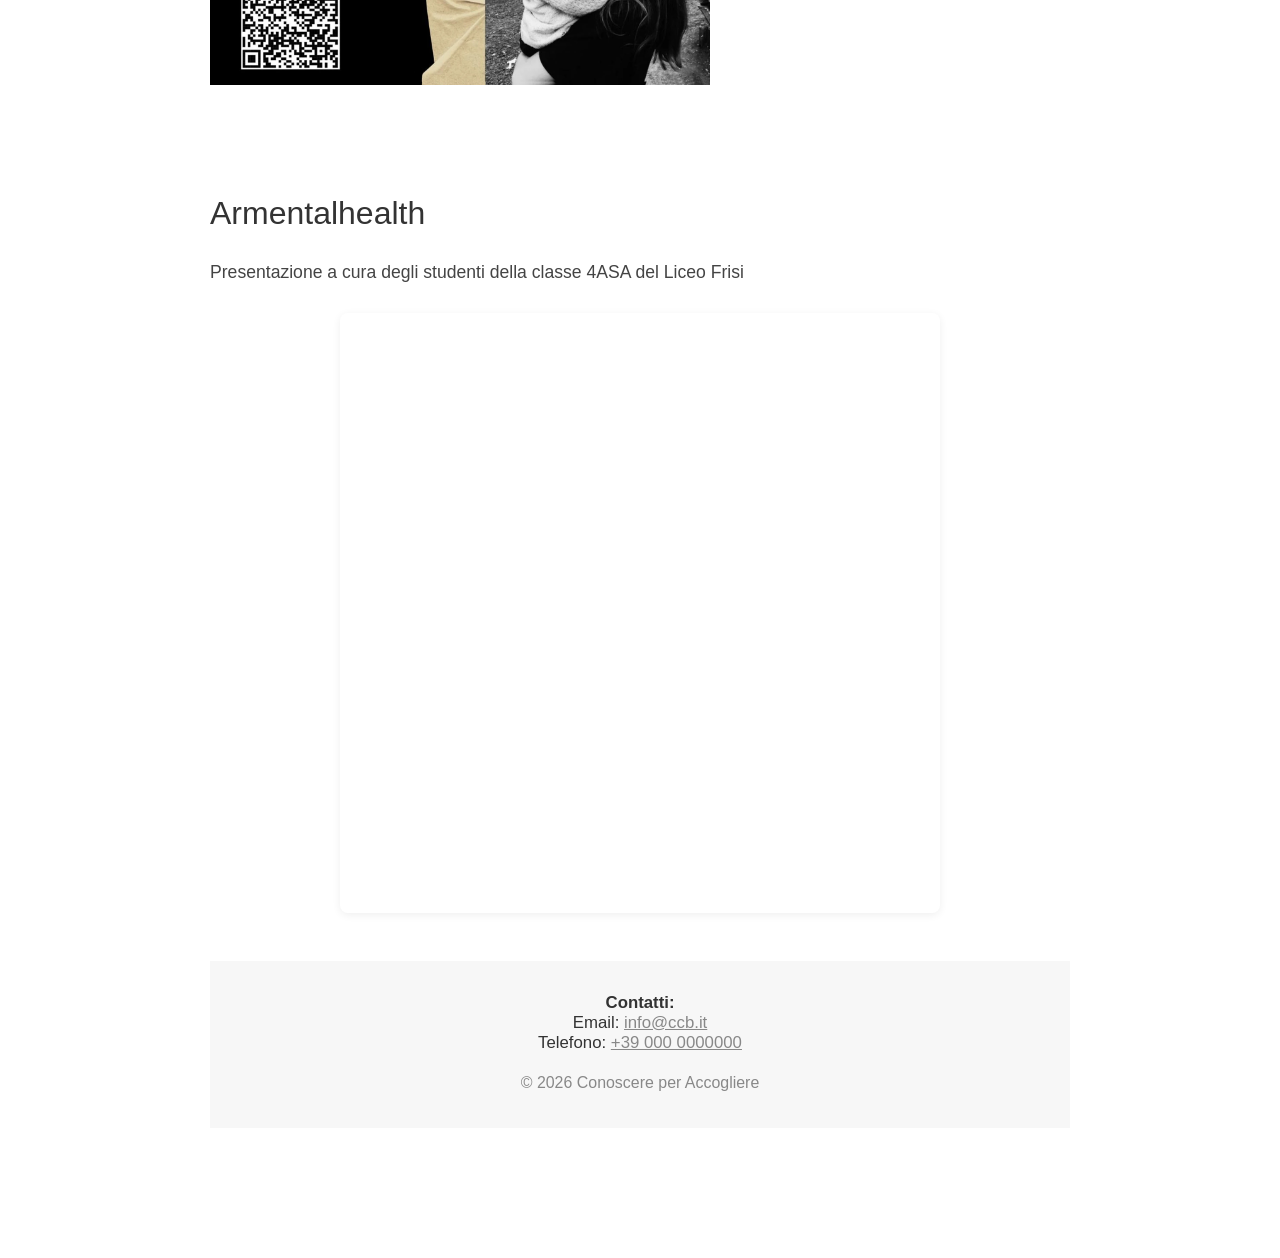
==== commit 322fce26: "Aggiornamento pagina Il progetto" ====
--- a/about.html
+++ b/about.html
@@ -41,91 +41,74 @@
         <img src="images/CCB-logo.webp" alt="Logo Consorzio Comunità Brianza" style="max-width: 240px; height: auto; display: block; margin-bottom: 12px; margin-left: 0;" />
     </div>
 
-            <div class="intro-box" style="background: #f7f7f7; border-radius: 16px; padding: 32px 34px; margin: 0px 0 40px 0; max-width: 100%; margin-left: auto; margin-right: auto; font-size: 1.15em;">
-                <p>Il Consorzio Comunità Brianza (CCB) è un’impresa sociale attiva sul territorio di Monza e Brianza che progetta e realizza interventi educativi e di inclusione sociale, con una particolare attenzione ai Minori Stranieri Non Accompagnati. Attraverso percorsi di accoglienza, accompagnamento educativo e laboratori espressivi, CCB lavora per sostenere i giovani nel riconoscimento della propria identità, nella costruzione del futuro e nella relazione con la comunità di accoglienza. 
-                    <br><br> Di seguito scopri i progetti realizzati nel 2025 dai ragazzi, all’interno di percorsi educativi e artistici promossi da CCB in collaborazione con scuole, educatori e realtà del territorio.
-                </p>
+             <p><b>Conoscere per Accogliere</b> è un progetto che raccoglie e mette in rete le attività educative e di inclusione sociale promosse dal Consorzio Comunità Brianza (CCB) sul territorio di Monza e Brianza.
+
+<br><br>È un progetto ampio, da cui nascono laboratori, incontri e percorsi condivisi che coinvolgono i Minori Stranieri Non Accompagnati accolti da CCB e i loro coetanei del territorio, con l’obiettivo di creare occasioni di conoscenza reciproca, dialogo e partecipazione alla vita della comunità.
+
+Attraverso esperienze educative ed espressive, ragazze e ragazzi vengono accompagnati nella scoperta di sé, nella costruzione del proprio futuro e nella relazione con il territorio che li accoglie.
+<br><br>Nel 2025 il progetto ha preso forma attraverso diversi percorsi, realizzati insieme a scuole e realtà del territorio:
+</p>
                 <div style="margin: 18px 0 28px 0; text-align: left;">
-                    <ul style="list-style: none; padding: 0; margin: 0 0 0 24px; font-size: 0.92em; color: #888;">
+                    <ul style="list-style: none; padding: 0; margin: 0 0 0 24px; font-size: 1em; color: #888;">
                         <li style="margin-bottom: 2px;"><span style="margin-right:6px;">#</span><a href="#sogno-cassetto" style="color:#888; text-decoration: none;">Un sogno nel CASsetto</a></li>
-                        <li style="margin-bottom: 2px;"><span style="margin-right:6px;">#</span><a href="#conoscere-accogliere" style="color:#888; text-decoration: none;">Conoscere per accogliere</a></li>
+                        <li style="margin-bottom: 2px;"><span style="margin-right:6px;">#</span><a href="#conoscere-accogliere" style="color:#888; text-decoration: none;">Ragazzi in viaggio</a></li>
+                        <li style="margin-bottom: 2px;"><span style="margin-right:6px;">#</span><a href="#carro" style="color:#888; text-decoration: none;">CCB x Il Carro</a></li>
                         <li style="margin-bottom: 2px;"><span style="margin-right:6px;">#</span><a href="#io-sono-saro" style="color:#888; text-decoration: none;">Io sono e sarò</a></li>
                         <li><span style="margin-right:6px;">#</span><a href="#migrazioni" style="color:#888; text-decoration: none;">MigrAzioni</a></li>
                     </ul>
                 </div>
+          
+           
+            <!-- Slideshow FOTO -->
+            <div id="foto-slideshow" style="width: 100%; aspect-ratio: 3/2; margin: 0 auto 40px auto; position: relative; overflow: hidden; border-radius: 8px; padding: 0;">
+                <img id="foto-slideshow-img" src="images/foto/1.webp" alt="Slideshow foto" style="width: 100%; height: auto; display: block; object-fit: cover; border-radius: 8px; position: absolute; top: 0; left: 0;">
+                <div id="foto-slideshow-gradient" style="position: absolute; bottom: 0; left: 0; width: 100%; height: 100px; pointer-events: none; z-index: 1; background: linear-gradient(to top, rgba(0,0,0,0.28) 60%, rgba(0,0,0,0.0) 100%); border-radius: 0 0 8px 8px; opacity: 0; transition: opacity 0.22s;"></div>
+                <div id="foto-slideshow-controls" style="position: absolute; bottom: 16px; left: 50%; transform: translateX(-50%); display: flex; gap: 12px; z-index: 2; opacity: 0; pointer-events: none; transition: opacity 0.2s;">
+                    <button id="foto-prev" aria-label="Precedente" style="padding: 6px 14px; border: none; background: none; font-size: 1.2em; cursor: pointer; display: flex; align-items: center; justify-content: center; border-radius: 6px;">
+                        <svg width="22" height="22" viewBox="0 0 22 22" fill="none" xmlns="http://www.w3.org/2000/svg" style="display:block;"><path d="M14.5 19L7.5 11L14.5 3" stroke="#fff" stroke-width="2.2" stroke-linecap="round" stroke-linejoin="round"/></svg>
+                    </button>
+                    <button id="foto-pause" aria-label="Pausa" style="padding: 6px 14px; border: none; background: none; font-size: 1.2em; cursor: pointer; border-radius: 6px; color: #fff;">
+                        <svg width="20" height="20" viewBox="0 0 20 20" fill="none" xmlns="http://www.w3.org/2000/svg"><rect x="4.5" y="3.5" width="3" height="13" rx="1.2" fill="#fff"/><rect x="12.5" y="3.5" width="3" height="13" rx="1.2" fill="#fff"/></svg>
+                    </button>
+                    <button id="foto-play" aria-label="Riprendi" style="padding: 6px 14px; border: none; background: none; font-size: 1.2em; cursor: pointer; display: none; border-radius: 6px; color: #fff;">
+                        <svg width="20" height="20" viewBox="0 0 20 20" fill="none" xmlns="http://www.w3.org/2000/svg"><polygon points="5,3 17,10 5,17" fill="#fff"/></svg>
+                    </button>
+                    <button id="foto-next" aria-label="Successiva" style="padding: 6px 14px; border: none; background: none; font-size: 1.2em; cursor: pointer; display: flex; align-items: center; justify-content: center; border-radius: 6px;">
+                        <svg width="22" height="22" viewBox="0 0 22 22" fill="none" xmlns="http://www.w3.org/2000/svg" style="display:block;"><path d="M7.5 3L14.5 11L7.5 19" stroke="#fff" stroke-width="2.2" stroke-linecap="round" stroke-linejoin="round"/></svg>
+                    </button>
                 </div>
-          
-            
-            
-            
-            <!-- Chi siamo Section -->
-           <div style="padding: 70px;"></div> <h1 id="sogno-cassetto">Un sogno nel CASsetto</h1>
+            </div>
+            <div style="padding: 70px;"></div> <h1 id="sogno-cassetto">Un sogno nel CASsetto</h1>
             <p>Questo percorso è stato pensato per i Minori Stranieri Non Accompagnati accolti nel SAI di Monza e nel CAS di via XX Settembre, con l’obiettivo di creare uno spazio di confronto e arricchimento tra culture e paesi di provenienza (Gambia, Burkina Faso, Guinea Conakry, Tunisia, Camerun) e il paese di accoglienza (Italia).
 
 <br><br>L’obiettivo del percorso è riflettere su sé stessi e sulla propria storia nelle diverse fasi della vita, connettendola al presente e ai progetti futuri, attraverso attività ludico-ricreative e riflessive.
 
 Grazie a questo percorso, i ragazzi hanno acquisito una maggiore consapevolezza delle proprie risorse personali e una più profonda capacità di riflessione sul proprio percorso migratorio, strumenti fondamentali per affrontare in autonomia la quotidianità e la socializzazione nel paese di accoglienza.
 </p>
-<h2>I – Chi sono? Mi presento</h2>
-<p>"Sei arrivato in un Paese straniero dove non conosci nessuno e nessuno ti conosce, tutti parlano un'altra lingua ed è un mondo nuovo... presentati e fatti conoscere attraverso la tua maschera"
+<h2 style="margin-top: 100px;">I – Chi sono? Mi presento</h2>
+<p><i> Sei arrivato in un Paese straniero dove non conosci nessuno e nessuno ti conosce, tutti parlano un'altra lingua ed è un mondo nuovo... Presentati e fatti conoscere attraverso la tua maschera.</i>
 <br><br>Attraverso uno strumento non verbale e metaforico della maschera, i ragazzi si sono impegnati rappresentarsi e poi presentarsi, rimettendosi in contatto con la loro identità e appartenenza culturale e famigliare.
 Grazie a questo percorso, i ragazzi hanno acquisito una maggiore consapevolezza delle proprie risorse personali e una più profonda capacità di riflessione sul proprio percorso migratorio, strumenti fondamentali per affrontare in autonomia la quotidianità e la socializzazione nel Paese di accoglienza.
 </p>
 
 <!-- Galleria Maschere -->
-<style>
-    .maschere-gallery-grid {
-        display: grid;
-        grid-template-columns: repeat(4, 1fr);
-        grid-template-rows: repeat(2, auto);
-        gap: 20px;
-        width: 100%;
-        margin: 32px 0;
-        align-items: start;
-    }
-    .maschere-gallery-grid img {
-        width: 100%;
-        height: auto;
-        aspect-ratio: auto;
-        object-fit: contain;
-        border-radius: 12px;
-        display: block;
-        background: #f7f7f7;
-        max-height: 420px;
-    }
-    .maschere-gallery-grid .main-img {
-        grid-row: 1 / span 2;
-        grid-column: 1 / span 2;
-        max-height: 100%;
-    }
-    @media (max-width: 700px) {
-        .maschere-gallery-grid {
-            grid-template-columns: 1fr 1fr;
-            grid-template-rows: repeat(5, auto);
-        }
-        .maschere-gallery-grid .main-img {
-            grid-row: 1 / span 2;
-            grid-column: 1 / span 2;
-        }
-    }
-</style>
 <div class="maschere-gallery-grid">
     <div class="gallery-item dixit-item" style="grid-row: 1 / span 2; grid-column: 1 / span 2; position: relative;">
-        <img src="images/maschere/IMG_1080.webp" alt="Maschera 1080" class="main-img" />
+        <img src="images/maschere/IMG_1080.webp" alt="" class="main-img" />
         <div class="dixit-overlay">
             <p class="dixit-text">"La maschera rappresenta il mio Paese e le mie radici. La bandiera del Gambia è composta dal colore rosso, che simboleggia il sole e la savana, il colore blu del fiume Gambia, mentre il verde rappresenta la terra e le foreste del mio Paese. Le strisce bianche simboleggiano la pace."</p>
         </div>
     </div>
-    <img src="images/maschere/IMG_1083.webp" alt="Maschera 1083" style="grid-row: 1; grid-column: 3;" />
-    <img src="images/maschere/IMG_1084.webp" alt="Maschera 1084" style="grid-row: 1; grid-column: 4;" />
-    <img src="images/maschere/IMG_1086.webp" alt="Maschera 1086" style="grid-row: 2; grid-column: 3;" />
-    <img src="images/maschere/IMG_1090.webp" alt="Maschera 1090" style="grid-row: 2; grid-column: 4;" />
+    <img src="images/maschere/IMG_1083.webp" alt="" style="grid-row: 1; grid-column: 3;" />
+    <img src="images/maschere/IMG_1084.webp" alt="" style="grid-row: 1; grid-column: 4;" />
+    <img src="images/maschere/IMG_1086.webp" alt="" style="grid-row: 2; grid-column: 3;" />
+    <img src="images/maschere/IMG_1090.webp" alt="" style="grid-row: 2; grid-column: 4;" />
 </div>
-<h2>II – Dove sono finito?</h2>
+<h2 style="margin-top: 100px;">II – Dove sono finito?</h2>
 
 <p>Nel secondo incontro i ragazzi sono chiamati a collocarsi fisicamente e geograficamente in Italia e nel mondo, portando dei ricordi del paese di origine e del loro arrivo in Italia e desideri sul futuro.</p>
 <div style="display: flex; gap: 32px; align-items: flex-start; flex-wrap: wrap; margin: 32px 0 0 0;">
-    <img src="images/maschere/cartina.png" alt="Cartina" class="main-img" style="width: 640px; max-width: 100%; height: auto; aspect-ratio: auto; object-fit: contain; border-radius: 12px; display: block; max-height: 840px; margin: 0; background: none; flex-shrink: 0;" />
+    <img src="images/maschere/cartina.webp" alt="Cartina" class="main-img" style="width: 640px; max-width: 100%; height: auto; aspect-ratio: auto; object-fit: contain; border-radius: 12px; display: block; max-height: 840px; margin: 0; background: none; flex-shrink: 0;" />
     <div style="flex: 1; min-width: 220px; padding-top: 120px;">
         <p style="margin-top:0; margin-bottom: 0.7em;"><strong>B:</strong> "Del Gambia ricordo gli alberi di mango e il pozzo dove andavamo a prendere l'acqua. Quando sono arrivato in Italia mi sono stupito perché c'erano tante macchine per strada. Nel futuro vorrei realizzare il mio sogno di giocare a calcio".</p>
         <p style="margin-top:0;"><strong>F:</strong> "Il mio ricordo della Tunisia sono gli alberi di ulivo e di frutta. Poi ricordo il viaggio in mare verso l'Italia. Io sono arrivato, ma l'altra barca vicino a noi è affondata. Dopo l'arrivo a Lampedusa, mi hanno mandato in un centro di accoglienza a Catania".</p>
@@ -133,9 +116,9 @@
 </div>
 
 
-<h2>III – Mi metto in gioco</h2>
+<h2 style="margin-top: 100px;">III – Mi metto in gioco</h2>
 <p>Nel terzo incontro il gruppo ha avviato una riflessione a partire dallo stato d'animo dello spaesamento e della confusione connessi alla migrazione affrontata da soli e da molto giovani e all'approccio con una nuova cultura e un nuovo mondo.
-Le carte Dixit vengono utilizzate allo scopo di facilitare la narrazione di vissuti ad un livello più profondo, che vada oltre le parole e possa far emergere parti più inconsce e inconsapevoli.
+<br> <br>Le carte Dixit vengono utilizzate allo scopo di facilitare la narrazione di vissuti ad un livello più profondo, che vada oltre le parole e possa far emergere parti più inconsce e inconsapevoli.
 </p>
 <div class="gallery dixit-gallery dixit-preview" id="dixit-preview-gallery">
     <div class="gallery-item dixit-item">
@@ -205,229 +188,628 @@
 </div>
             
             <!-- Gallery Preview -->
-            <div style="padding: 100px;"></div><h1 id="conoscere-accogliere">Conoscere per accogliere</h1>
+            <div style="padding: 100px;"></div><h1 id="conoscere-accogliere">Ragazzi in viaggio</h1>
             <div style="width: 100%; margin: 40px 0;">
-                <img src="images/mostra/mostra.webp" alt="Silent Book Project" style="width: 100%; height: auto; display: block; border-radius: 8px;">
-            </div>
-            <p><br>Questa attività progettuale, realizzata da CCB, ha coinvolto studentesse e studenti dell’Istituto Maddalena di Canossa. Il progetto si propone di sensibilizzare i giovani e di accompagnarli nello sviluppo di un pensiero critico sui fenomeni migratori, affinché possano diventare promotori di discussioni e riflessioni anche al di fuori dell’ambiente scolastico, confrontandosi con i propri pari e in altri contesti, come quello familiare.
-
-L’esposizione raccoglie elaborati artistici realizzati dai ragazzi a partire da parole chiave emerse da una riflessione condivisa sul percorso, oppure dal racconto di storie di migrazione.
-<br><br><br>
- <b>Parole chiave:</b><br>
-Inclusione · Viaggio · Donne · Confine · Violenza · Barconi · Futuro · Lontananza da casa · Discriminazione
-</p>
-            <div class="gallery gallery-preview">
-               
-                <div class="gallery-item"><img src="images/disegni/7a.jpg.png" alt="Disegno"></div>
-                 <div class="gallery-item"><img src="images/disegni/Binder1_Pagina_37_Immagine_0001.png" alt="Disegno"></div>
-                <div class="gallery-item"><img src="images/disegni/2025-12-09_220623.jpg.png" alt="Disegno"></div>
-            </div>
-            
-            <div style="text-align: center; margin-top: 30px;">
-                <button class="gallery-toggle-btn" id="gallery-toggle">Sfoglia la gallery</button>
-            </div>
-        </div>
-
-        <!-- Dixit Section (hidden initially) -->
-        <div class="page-content" id="dixit-section" style="display: none;">
-            <h1>Gallery 1</h1>
-            <p>Esplora la nostra storia attraverso queste immagini e testimonianze.</p>
-            
-            <div style="text-align: center; margin-bottom: 30px;">
-                <button class="gallery-toggle-btn" id="dixit-close">Torna alla pagina About</button>
-            </div>
-            
-            <!-- Full Dixit Gallery -->
-            <div class="gallery dixit-gallery dixit-full">
-                <div class="gallery-item dixit-item">
-                    <img src="images/dixit/1.png" alt="Chi siamo" data-caption="Ricordo che ero molto confuso perché mi trovavo davanti a tante strade tra cui dovevo scegliere.">
-                    <div class="dixit-overlay">
-                        <p class="dixit-text">"Ricordo che ero molto confuso perché mi trovavo davanti a tante strade tra cui dovevo scegliere."</p>
-                    </div>
-                </div>
-                <div class="gallery-item dixit-item">
-                    <img src="images/dixit/2.png" alt="Chi siamo" data-caption="Questo è un testo segnaposto per l'immagine due.">
-                    <div class="dixit-overlay">
-                        <p class="dixit-text">"Questo è un testo segnaposto per l'immagine due."</p>
-                    </div>
-                </div>
-                <div class="gallery-item dixit-item">
-                    <img src="images/dixit/3.png" alt="Chi siamo" data-caption="Questo è un testo segnaposto per l'immagine tre.">
-                    <div class="dixit-overlay">
-                        <p class="dixit-text">"Questo è un testo segnaposto per l'immagine tre."</p>
-                    </div>
-                </div>
-                <div class="gallery-item dixit-item">
-                    <img src="images/dixit/4.png" alt="Chi siamo" data-caption="Questo è un testo segnaposto per l'immagine quattro.">
-                    <div class="dixit-overlay">
-                        <p class="dixit-text">"Questo è un testo segnaposto per l'immagine quattro."</p>
-                    </div>
-                </div>
-                <div class="gallery-item dixit-item">
-                    <img src="images/dixit/5.png" alt="Chi siamo" data-caption="Questo è un testo segnaposto per l'immagine cinque.">
-                    <div class="dixit-overlay">
-                        <p class="dixit-text">"Questo è un testo segnaposto per l'immagine cinque."</p>
-                    </div>
-                </div>
-                <div class="gallery-item dixit-item">
-                    <img src="images/dixit/6.png" alt="Chi siamo" data-caption="Questo è un testo segnaposto per l'immagine sei.">
-                    <div class="dixit-overlay">
-                        <p class="dixit-text">"Questo è un testo segnaposto per l'immagine sei."</p>
-                    </div>
-                </div>
-                <div class="gallery-item dixit-item">
-                    <img src="images/dixit/7.png" alt="Chi siamo" data-caption="Questo è un testo segnaposto per l'immagine sette.">
-                    <div class="dixit-overlay">
-                        <p class="dixit-text">"Questo è un testo segnaposto per l'immagine sette."</p>
-                    </div>
-                </div>
-                <div class="gallery-item dixit-item">
-                    <img src="images/dixit/8.png" alt="Chi siamo" data-caption="Questo è un testo segnaposto per l'immagine otto.">
-                    <div class="dixit-overlay">
-                        <p class="dixit-text">"Questo è un testo segnaposto per l'immagine otto."</p>
-                    </div>
-                </div>
-                <div class="gallery-item dixit-item">
-                    <img src="images/dixit/9.png" alt="Chi siamo" data-caption="Questo è un testo segnaposto per l'immagine nove.">
-                    <div class="dixit-overlay">
-                        <p class="dixit-text">"Questo è un testo segnaposto per l'immagine nove."</p>
-                    </div>
-                </div>
-                <div class="gallery-item dixit-item">
-                    <img src="images/dixit/10.png" alt="Chi siamo" data-caption="Questo è un testo segnaposto per l'immagine dieci.">
-                    <div class="dixit-overlay">
-                        <p class="dixit-text">"Questo è un testo segnaposto per l'immagine dieci."</p>
+                <div id="gallery-slideshow" style="width: 100%; aspect-ratio: 3/2; margin: 0 auto; position: relative; overflow: hidden; border-radius: 8px; padding: 0;">
+                    <img id="gallery-slideshow-img" src="images/gallery/barconi-1.webp" alt="Slideshow gallery" style="width: 100%; height: auto; display: block; object-fit: cover; border-radius: 8px; position: absolute; top: 0; left: 0;">
+                    <div id="gallery-slideshow-gradient" style="position: absolute; bottom: 0; left: 0; width: 100%; height: 100px; pointer-events: none; z-index: 1; background: linear-gradient(to top, rgba(0,0,0,0.28) 60%, rgba(0,0,0,0.0) 100%); border-radius: 0 0 8px 8px; opacity: 0; transition: opacity 0.22s;"></div>
+                    <div id="gallery-slideshow-controls" style="position: absolute; bottom: 16px; left: 50%; transform: translateX(-50%); display: flex; gap: 12px; z-index: 2; opacity: 0; pointer-events: none; transition: opacity 0.2s;">
+                        <style>
+                            #gallery-slideshow:hover #gallery-slideshow-controls {
+                                opacity: 1 !important;
+                                pointer-events: auto !important;
+                            }
+                            #gallery-slideshow:hover #gallery-slideshow-gradient {
+                                opacity: 1 !important;
+                            }
+                        </style>
+                        <button id="gallery-prev" aria-label="Precedente" style="padding: 6px 14px; border: none; background: none; font-size: 1.2em; cursor: pointer; display: flex; align-items: center; justify-content: center; border-radius: 6px;">
+                            <svg width="22" height="22" viewBox="0 0 22 22" fill="none" xmlns="http://www.w3.org/2000/svg" style="display:block;"><path d="M14.5 19L7.5 11L14.5 3" stroke="#fff" stroke-width="2.2" stroke-linecap="round" stroke-linejoin="round"/></svg>
+                        </button>
+                        <button id="gallery-pause" aria-label="Pausa" style="padding: 6px 14px; border: none; background: none; font-size: 1.2em; cursor: pointer; border-radius: 6px; color: #fff;">
+                            <svg width="20" height="20" viewBox="0 0 20 20" fill="none" xmlns="http://www.w3.org/2000/svg"><rect x="4.5" y="3.5" width="3" height="13" rx="1.2" fill="#fff"/><rect x="12.5" y="3.5" width="3" height="13" rx="1.2" fill="#fff"/></svg>
+                        </button>
+                        <button id="gallery-play" aria-label="Riprendi" style="padding: 6px 14px; border: none; background: none; font-size: 1.2em; cursor: pointer; display: none; border-radius: 6px; color: #fff;">
+                            <svg width="20" height="20" viewBox="0 0 20 20" fill="none" xmlns="http://www.w3.org/2000/svg"><polygon points="5,3 17,10 5,17" fill="#fff"/></svg>
+                        </button>
+                        <button id="gallery-next" aria-label="Successiva" style="padding: 6px 14px; border: none; background: none; font-size: 1.2em; cursor: pointer; display: flex; align-items: center; justify-content: center; border-radius: 6px;">
+                            <svg width="22" height="22" viewBox="0 0 22 22" fill="none" xmlns="http://www.w3.org/2000/svg" style="display:block;"><path d="M7.5 3L14.5 11L7.5 19" stroke="#fff" stroke-width="2.2" stroke-linecap="round" stroke-linejoin="round"/></svg>
+                        </button>
                     </div>
                 </div>
             </div>
-        </div>
+            <script>
+            // Slideshow automatico immagini in images/foto/ con controlli manuali
+            // Slideshow automatico immagini in images/gallery/ con controlli manuali
+
+            // --- Enable lightbox for maschere-gallery-grid images ---
+            document.addEventListener('DOMContentLoaded', function() {
+                const maschereGrid = document.querySelector('.maschere-gallery-grid');
+                if (maschereGrid) {
+                    const imgs = maschereGrid.querySelectorAll('img');
+                    const imgSrcs = Array.from(imgs).map(img => img.src);
+                    imgs.forEach((img, idx) => {
+                        img.style.cursor = 'pointer';
+                        img.addEventListener('click', function(e) {
+                            // Prepare images for lightbox navigation
+                            const fakeImages = Array.from(imgs).map(i => {
+                                const fake = document.createElement('img');
+                                fake.src = i.src;
+                                fake.dataset.caption = i.alt || '';
+                                return fake;
+                            });
+                            if (typeof window !== 'undefined') {
+                                window.imagesInLightbox = fakeImages;
+                                window.currentImageIndex = idx;
+                                if (typeof imagesInLightbox !== 'undefined') imagesInLightbox = window.imagesInLightbox;
+                                if (typeof currentImageIndex !== 'undefined') currentImageIndex = window.currentImageIndex;
+                            }
+                            if (typeof window.openLightbox === 'function') {
+                                window.openLightbox(img.src, img.alt || '');
+                            }
+                        });
+                    });
+                    // Also enable click on gallery-item dixit-item div itself
+                    const galleryItemDiv = maschereGrid.querySelector('.gallery-item.dixit-item');
+                    if (galleryItemDiv) {
+                        galleryItemDiv.style.cursor = 'pointer';
+                        galleryItemDiv.addEventListener('click', function(e) {
+                            // Find the main image inside the div
+                            const mainImg = galleryItemDiv.querySelector('img');
+                            if (!mainImg) return;
+                            const idx = Array.from(imgs).indexOf(mainImg);
+                            if (idx === -1) return;
+                            const fakeImages = Array.from(imgs).map(i => {
+                                const fake = document.createElement('img');
+                                fake.src = i.src;
+                                fake.dataset.caption = i.alt || '';
+                                return fake;
+                            });
+                            if (typeof window !== 'undefined') {
+                                window.imagesInLightbox = fakeImages;
+                                window.currentImageIndex = idx;
+                                if (typeof imagesInLightbox !== 'undefined') imagesInLightbox = window.imagesInLightbox;
+                                if (typeof currentImageIndex !== 'undefined') currentImageIndex = window.currentImageIndex;
+                            }
+                            if (typeof window.openLightbox === 'function') {
+                                window.openLightbox(mainImg.src, mainImg.alt || '');
+                            }
+                        });
+                    }
+                }
+            });
+            let gallerySlideshowImages = [
+                    'images/gallery/barconi-1.webp',
+                    'images/gallery/barconi-2.webp',
+                    'images/gallery/barconi-3.webp',
+                    'images/gallery/barconi-4.webp',
+                    'images/gallery/barconi-5.webp',
+                    'images/gallery/confine-1.webp',
+                    'images/gallery/confine-2.webp',
+                    'images/gallery/confine-3.webp',
+                    'images/gallery/confine-4.webp',
+                    'images/gallery/confine-5.webp',
+                    'images/gallery/confine-6.webp',
+                    'images/gallery/confine-7.webp',
+                    'images/gallery/confine-8.webp',
+                    'images/gallery/confine-9.webp',
+                    'images/gallery/discriminazione-1.webp',
+                    'images/gallery/discriminazione-2.webp',
+                    'images/gallery/discriminazione-3.webp',
+                    'images/gallery/discriminazione-4.webp',
+                    'images/gallery/discriminazione-5.webp',
+                    'images/gallery/discriminazione-6.webp',
+                    'images/gallery/discriminazione-7.webp',
+                    'images/gallery/discriminazione-8.webp',
+                    'images/gallery/discriminazione-9.webp',
+                    'images/gallery/fuga-1.webp',
+                    'images/gallery/fuga-3.webp',
+                    'images/gallery/fuga-4.webp',
+                    'images/gallery/fuga-5.webp',
+                    'images/gallery/fuga-6.webp',
+                    'images/gallery/fuga-7.webp',
+                    'images/gallery/fuga-8.webp',
+                    'images/gallery/fuga-9.webp',
+                    'images/gallery/fuga-10.webp',
+                    'images/gallery/futuro-1.webp',
+                    'images/gallery/futuro-2.webp',
+                    'images/gallery/futuro-3.webp',
+                    'images/gallery/futuro-4.webp',
+                    'images/gallery/futuro-5.webp',
+                    'images/gallery/futuro-6.webp',
+                    'images/gallery/futuro-7.webp',
+                    'images/gallery/futuro-8.webp',
+                    'images/gallery/futuro-9.webp',
+                    'images/gallery/inclusione-1.webp',
+                    'images/gallery/inclusione-2.webp',
+                    'images/gallery/inclusione-3.webp',
+                    'images/gallery/inclusione-4.webp',
+                    'images/gallery/inclusione-5.webp',
+                    'images/gallery/inclusione-6.webp',
+                    'images/gallery/inclusione-7.webp',
+                    'images/gallery/inclusione-8.webp',
+                    'images/gallery/lontananza-1.webp',
+                    'images/gallery/lontananza-2.webp',
+                    'images/gallery/lontananza-3.webp',
+                    'images/gallery/lontananza-4.webp',
+                    'images/gallery/lontananza-5.webp',
+                    'images/gallery/lontananza-6.webp',
+                    'images/gallery/lontananza-7.webp',
+                    'images/gallery/lontananza-8.webp',
+                    'images/gallery/lontananza-9.webp',
+                    'images/gallery/lontananza-10.webp',
+                    'images/gallery/lontananza-11.webp',
+                    'images/gallery/lontananza-12.webp',
+                    'images/gallery/lontananza-13.webp',
+                    'images/gallery/viaggio-1.webp',
+                    'images/gallery/viaggio-2.webp',
+                    'images/gallery/viaggio-3.webp',
+                    'images/gallery/viaggio-4.webp',
+                    'images/gallery/viaggio-5.webp',
+                    'images/gallery/viaggio-6.webp',
+                    'images/gallery/viaggio-7.webp',
+                    'images/gallery/viaggio-8.webp',
+                    'images/gallery/viaggio-9.webp',
+                    'images/gallery/viaggio-10.webp',
+                    'images/gallery/violenza-1.webp',
+                    'images/gallery/violenza-2.webp',
+                    'images/gallery/violenza-3.webp',
+                    'images/gallery/violenza-4.webp',
+                    'images/gallery/violenza-5.webp',
+                    'images/gallery/violenza-6.webp',
+                    'images/gallery/violenza-7.webp',
+                    'images/gallery/violenza-8.webp',
+                    'images/gallery/violenza-9.webp',
+                    'images/gallery/violenza-10.webp',
+                    'images/gallery/violenza-11.webp'
+            ];
+
+            // Shuffle array (Fisher-Yates)
+            for (let i = gallerySlideshowImages.length - 1; i > 0; i--) {
+                const j = Math.floor(Math.random() * (i + 1));
+                [gallerySlideshowImages[i], gallerySlideshowImages[j]] = [gallerySlideshowImages[j], gallerySlideshowImages[i]];
+            }
+            let gallerySlideshowIndex = 0;
+            let gallerySlideshowInterval = null;
+            let galleryIsPaused = false;
+            const gallerySlideshowImg = document.getElementById('gallery-slideshow-img');
+            const galleryBtnPrev = document.getElementById('gallery-prev');
+            const galleryBtnNext = document.getElementById('gallery-next');
+            const galleryBtnPause = document.getElementById('gallery-pause');
+            const galleryBtnPlay = document.getElementById('gallery-play');
+
+            function showGallerySlideshow(index) {
+                gallerySlideshowImg.src = gallerySlideshowImages[index];
+            }
+
+            function nextGallerySlideshow() {
+                gallerySlideshowIndex = (gallerySlideshowIndex + 1) % gallerySlideshowImages.length;
+                showGallerySlideshow(gallerySlideshowIndex);
+            }
+
+            function prevGallerySlideshow() {
+                gallerySlideshowIndex = (gallerySlideshowIndex - 1 + gallerySlideshowImages.length) % gallerySlideshowImages.length;
+                showGallerySlideshow(gallerySlideshowIndex);
+            }
+
+            function startGallerySlideshow() {
+                if (gallerySlideshowInterval) clearInterval(gallerySlideshowInterval);
+                gallerySlideshowInterval = setInterval(nextGallerySlideshow, 2500);
+                galleryIsPaused = false;
+                galleryBtnPause.style.display = '';
+                galleryBtnPlay.style.display = 'none';
+            }
+
+            function pauseGallerySlideshow() {
+                if (gallerySlideshowInterval) clearInterval(gallerySlideshowInterval);
+                galleryIsPaused = true;
+                galleryBtnPause.style.display = 'none';
+                galleryBtnPlay.style.display = '';
+            }
+
+            galleryBtnPrev.addEventListener('click', function() {
+                pauseGallerySlideshow();
+                prevGallerySlideshow();
+            });
+            galleryBtnNext.addEventListener('click', function() {
+                pauseGallerySlideshow();
+                nextGallerySlideshow();
+            });
+            galleryBtnPause.addEventListener('click', pauseGallerySlideshow);
+            galleryBtnPlay.addEventListener('click', function() {
+                startGallerySlideshow();
+            });
+
+            // Avvio iniziale
+            showGallerySlideshow(gallerySlideshowIndex);
+            startGallerySlideshow();
+            const fotoSlideshowImages = [
+                'images/foto/1.webp',
+                'images/foto/2.webp',
+                'images/foto/3.webp',
+                'images/foto/4.webp',
+                'images/foto/5.webp',
+                'images/foto/6.webp',
+                'images/foto/7.webp',
+                'images/foto/8.webp',
+                'images/foto/9.webp',
+                'images/foto/10.webp',
+                'images/foto/11.webp',
+                'images/foto/12.webp'
+            ];
+            let fotoSlideshowIndex = 0;
+            let fotoSlideshowInterval = null;
+            let isPaused = false;
+            const fotoSlideshowImg = document.getElementById('foto-slideshow-img');
+            const btnPrev = document.getElementById('foto-prev');
+            const btnNext = document.getElementById('foto-next');
+            const btnPause = document.getElementById('foto-pause');
+            const btnPlay = document.getElementById('foto-play');
+
+            function showFotoSlideshow(index) {
+                fotoSlideshowImg.src = fotoSlideshowImages[index];
+            }
+
+            function nextFotoSlideshow() {
+                fotoSlideshowIndex = (fotoSlideshowIndex + 1) % fotoSlideshowImages.length;
+                showFotoSlideshow(fotoSlideshowIndex);
+            }
+
+            function prevFotoSlideshow() {
+                fotoSlideshowIndex = (fotoSlideshowIndex - 1 + fotoSlideshowImages.length) % fotoSlideshowImages.length;
+                showFotoSlideshow(fotoSlideshowIndex);
+            }
+
+            function startSlideshow() {
+                if (fotoSlideshowInterval) clearInterval(fotoSlideshowInterval);
+                fotoSlideshowInterval = setInterval(nextFotoSlideshow, 2500);
+                isPaused = false;
+                btnPause.style.display = '';
+                btnPlay.style.display = 'none';
+            }
+
+            function pauseSlideshow() {
+                if (fotoSlideshowInterval) clearInterval(fotoSlideshowInterval);
+                isPaused = true;
+                btnPause.style.display = 'none';
+                btnPlay.style.display = '';
+            }
+
+            btnPrev.addEventListener('click', function() {
+                pauseSlideshow();
+                prevFotoSlideshow();
+            });
+            btnNext.addEventListener('click', function() {
+                pauseSlideshow();
+                nextFotoSlideshow();
+            });
+            btnPause.addEventListener('click', pauseSlideshow);
+            btnPlay.addEventListener('click', function() {
+                startSlideshow();
+            });
+
+            // Avvio iniziale
+            showFotoSlideshow(fotoSlideshowIndex);
+            startSlideshow();
+            </script>
+
+            <p><br>Questa attività progettuale, realizzata da CCB, ha coinvolto studentesse e studenti dell’Istituto Maddalena di Canossa. Il progetto si propone di sensibilizzare i giovani e di accompagnarli nello sviluppo di un pensiero critico sui fenomeni migratori, affinché possano diventare promotori di discussioni e riflessioni anche al di fuori dell’ambiente scolastico, confrontandosi con i propri pari e in altri contesti, come quello familiare.
+
+           <br><br> L’esposizione raccoglie elaborati artistici realizzati dai ragazzi a partire da parole chiave emerse da una riflessione condivisa sul percorso, oppure dal racconto di storie di migrazione.
+            </p>
+            <div class="parole-chiave-emph">
+                <p style="margin: 16px">Parole chiave:</p>
+                <div style="font-size: 1.35em; font-weight: 500; color: #1a1a1a; line-height: 1.5; max-width: 40vw; margin: 0 auto;">
+                    Inclusione &middot; Viaggio &middot; Fuga &middot; Confine &middot; Violenza &middot; Barconi &middot; Futuro &middot; Lontananza da casa &middot; Discriminazione
+                </div>
+            </div>
+            <style>
+            .parole-chiave-emph {
+                text-align: center;
+                margin: 36px 0 40px 0;
+            }
+            </style>
+
+<div style="text-align: center; margin: 24px 0 40px 0;">
+        <button class="gallery-toggle-btn" id="gallery-toggle">Guarda i disegni</button>
+</div>
+
+<!-- Modal Gallery for all images in images/gallery -->
+<div id="gallery-modal" style="display:none; position:fixed; z-index:10000; left:0; top:0; width:100vw; height:100vh; background:rgba(0,0,0,0.8); overflow:auto; align-items:center; justify-content:center; flex-direction:column;">
+    <div style="max-width:1200px; width:96vw; margin:0px; background:#f4f4f4; border-radius:10px; padding:32px 24px 0px 24px; position:relative; min-height:70vh;">
+        <button id="gallery-modal-close" style="background: none; border: none; cursor: pointer; position: absolute; top: 18px; right: 18px; padding: 0px; z-index: 10001; opacity: 0.5; transition: opacity 0.2s;">
+            <svg width="32" height="32" viewBox="0 0 32 32" fill="none" xmlns="http://www.w3.org/2000/svg">
+                <line x1="9" y1="9" x2="23" y2="23" stroke="#222" stroke-width="1.8" stroke-linecap="round"/>
+                <line x1="23" y1="9" x2="9" y2="23" stroke="#222" stroke-width="1.8" stroke-linecap="round"/>
+            </svg>
+        </button>
+        <style>
+        #gallery-modal-close {
+            opacity: 0.5;
+            transition: opacity 0.2s;
+            top: 28px !important;
+        }
+        #gallery-modal-close:hover {
+            opacity: 1 !important;
+        }
+        </style>
         
-        <!-- Gallery Section (hidden initially) -->
-        <div style="padding: 70px;;"></div>
-        <div class="page-content" id="gallery-section" style="display: none;">
-           
-            <h1 id="conoscere-accogliere">Conoscere per accogliere</h1>
-            <p>Questa attività di progetto svolta da CCB ha coinvolto studenti e studentesse dell'Istituto Maddalena di Canossa. Il progetto ha come obiettivo quello di sensibilizzare i giovani ed aiutarli a sviluppare un pensiero critico verso i fenomeni migratori, in modo che siano poi loro stessi ad aprire discussioni e riflessioni al di fuori dell'ambiente scolastico, con i propri pari o in altri contesti
-altri come quello famigliare.</p>
-            
-            <div style="text-align: center; margin-bottom: 30px;">
-                <button class="gallery-toggle-btn" id="gallery-close">Torna alla pagina About</button>
-            </div>
-            
-            <!-- Full Gallery -->
-            <div class="gallery gallery-full">
-                <div class="gallery-item"><img src="images/disegni/2025-12-09_220623.jpg.png" alt="Disegno"></div>
-                <div class="gallery-item"><img src="images/disegni/2a.jpg.png" alt="Disegno"></div>
-                <div class="gallery-item"><img src="images/disegni/2b.jpg.png" alt="Disegno"></div>
-                <div class="gallery-item"><img src="images/disegni/5a.jpg.png" alt="Disegno"></div>
-                <div class="gallery-item"><img src="images/disegni/5b.jpg.png" alt="Disegno"></div>
-                <div class="gallery-item"><img src="images/disegni/7a.jpg.png" alt="Disegno"></div>
-                <div class="gallery-item"><img src="images/disegni/7b.jpg.png" alt="Disegno"></div>
-                <div class="gallery-item"><img src="images/disegni/Binder1_Pagina_01_Immagine_0001.png" alt="Disegno"></div>
-                <div class="gallery-item"><img src="images/disegni/Binder1_Pagina_02_Immagine_0001.png" alt="Disegno"></div>
-                <div class="gallery-item"><img src="images/disegni/Binder1_Pagina_03_Immagine_0001.png" alt="Disegno"></div>
-                <div class="gallery-item"><img src="images/disegni/Binder1_Pagina_04_Immagine_0001.png" alt="Disegno"></div>
-                <div class="gallery-item"><img src="images/disegni/Binder1_Pagina_05_Immagine_0001.png" alt="Disegno"></div>
-                <div class="gallery-item"><img src="images/disegni/Binder1_Pagina_06_Immagine_0001.png" alt="Disegno"></div>
-                <div class="gallery-item"><img src="images/disegni/Binder1_Pagina_07_Immagine_0001.png" alt="Disegno"></div>
-                <div class="gallery-item"><img src="images/disegni/Binder1_Pagina_08_Immagine_0001.png" alt="Disegno"></div>
-                <div class="gallery-item"><img src="images/disegni/Binder1_Pagina_10_Immagine_0001.png" alt="Disegno"></div>
-                <div class="gallery-item"><img src="images/disegni/Binder1_Pagina_11_Immagine_0001.png" alt="Disegno"></div>
-                <div class="gallery-item"><img src="images/disegni/Binder1_Pagina_14_Immagine_0001.png" alt="Disegno"></div>
-                <div class="gallery-item"><img src="images/disegni/Binder1_Pagina_15_Immagine_0001.png" alt="Disegno"></div>
-                <div class="gallery-item"><img src="images/disegni/Binder1_Pagina_16_Immagine_0001.png" alt="Disegno"></div>
-                <div class="gallery-item"><img src="images/disegni/Binder1_Pagina_17_Immagine_0001.png" alt="Disegno"></div>
-                <div class="gallery-item"><img src="images/disegni/Binder1_Pagina_19_Immagine_0001.png" alt="Disegno"></div>
-                <div class="gallery-item"><img src="images/disegni/Binder1_Pagina_21_Immagine_0001.png" alt="Disegno"></div>
-                <div class="gallery-item"><img src="images/disegni/Binder1_Pagina_24_Immagine_0001.png" alt="Disegno"></div>
-                <div class="gallery-item"><img src="images/disegni/Binder1_Pagina_25_Immagine_0001.png" alt="Disegno"></div>
-                <div class="gallery-item"><img src="images/disegni/Binder1_Pagina_26_Immagine_0001.png" alt="Disegno"></div>
-                <div class="gallery-item"><img src="images/disegni/Binder1_Pagina_27_Immagine_0001.png" alt="Disegno"></div>
-                <div class="gallery-item"><img src="images/disegni/Binder1_Pagina_28_Immagine_0001.png" alt="Disegno"></div>
-                <div class="gallery-item"><img src="images/disegni/Binder1_Pagina_29_Immagine_0001.png" alt="Disegno"></div>
-                <div class="gallery-item"><img src="images/disegni/Binder1_Pagina_30_Immagine_0001.png" alt="Disegno"></div>
-                <div class="gallery-item"><img src="images/disegni/Binder1_Pagina_31_Immagine_0001.png" alt="Disegno"></div>
-                <div class="gallery-item"><img src="images/disegni/Binder1_Pagina_32_Immagine_0001.png" alt="Disegno"></div>
-                <div class="gallery-item"><img src="images/disegni/Binder1_Pagina_33_Immagine_0001.png" alt="Disegno"></div>
-                <div class="gallery-item"><img src="images/disegni/Binder1_Pagina_34_Immagine_0001.png" alt="Disegno"></div>
-                <div class="gallery-item"><img src="images/disegni/Binder1_Pagina_35_Immagine_0001.png" alt="Disegno"></div>
-                <div class="gallery-item"><img src="images/disegni/Binder1_Pagina_36_Immagine_0001.png" alt="Disegno"></div>
-                <div class="gallery-item"><img src="images/disegni/Binder1_Pagina_37_Immagine_0001.png" alt="Disegno"></div>
-                <div class="gallery-item"><img src="images/disegni/Binder1_Pagina_38_Immagine_0001.png" alt="Disegno"></div>
-                <div class="gallery-item"><img src="images/disegni/Binder1_Pagina_39_Immagine_0001.png" alt="Disegno"></div>
-                <div class="gallery-item"><img src="images/disegni/Binder1_Pagina_40_Immagine_0001.png" alt="Disegno"></div>
-                <div class="gallery-item"><img src="images/disegni/Binder1_Pagina_41_Immagine_0001.png" alt="Disegno"></div>
-                <div class="gallery-item"><img src="images/disegni/Binder1_Pagina_42_Immagine_0001.png" alt="Disegno"></div>
-                <div class="gallery-item"><img src="images/disegni/Binder1_Pagina_43_Immagine_0001.png" alt="Disegno"></div>
-                <div class="gallery-item"><img src="images/disegni/Binder1_Pagina_44_Immagine_0001.png" alt="Disegno"></div>
-                <div class="gallery-item"><img src="images/disegni/Binder1_Pagina_45_Immagine_0001.png" alt="Disegno"></div>
-                <div class="gallery-item"><img src="images/disegni/Binder1_Pagina_46_Immagine_0001.png" alt="Disegno"></div>
-                <div class="gallery-item"><img src="images/disegni/Binder1_Pagina_47_Immagine_0001.png" alt="Disegno"></div>
-                <div class="gallery-item"><img src="images/disegni/Binder1_Pagina_48_Immagine_0001.png" alt="Disegno"></div>
-                <div class="gallery-item"><img src="images/disegni/Binder1_Pagina_49_Immagine_0001.png" alt="Disegno"></div>
-                <div class="gallery-item"><img src="images/disegni/Binder1_Pagina_50_Immagine_0001.png" alt="Disegno"></div>
-                <div class="gallery-item"><img src="images/disegni/Binder1_Pagina_51_Immagine_0001.png" alt="Disegno"></div>
-                <div class="gallery-item"><img src="images/disegni/Documento scansionato 3_Pagina_01_Immagine_0001.png" alt="Disegno"></div>
-                <div class="gallery-item"><img src="images/disegni/Documento scansionato 3_Pagina_02_Immagine_0001.png" alt="Disegno"></div>
-                <div class="gallery-item"><img src="images/disegni/Documento scansionato 3_Pagina_05_Immagine_0001.png" alt="Disegno"></div>
-                <div class="gallery-item"><img src="images/disegni/Documento scansionato 3_Pagina_08_Immagine_0001.png" alt="Disegno"></div>
-                <div class="gallery-item"><img src="images/disegni/Documento scansionato 3_Pagina_10_Immagine_0001.png" alt="Disegno"></div>
-                <div class="gallery-item"><img src="images/disegni/Documento scansionato 3_Pagina_13_Immagine_0001.png" alt="Disegno"></div>
-                <div class="gallery-item"><img src="images/disegni/Documento scansionato 3_Pagina_16_Immagine_0001.png" alt="Disegno"></div>
-                <div class="gallery-item"><img src="images/disegni/Documento scansionato copia_Pagina_2_Immagine_0001.png" alt="Disegno"></div>
-                <div class="gallery-item"><img src="images/disegni/Documento scansionato copia_Pagina_3_Immagine_0001.png" alt="Disegno"></div>
-                <div class="gallery-item"><img src="images/disegni/Documento scansionato copia_Pagina_6_Immagine_0001.png" alt="Disegno"></div>
-                <div class="gallery-item"><img src="images/disegni/Documento scansionato_Pagina_3_Immagine_0001.png" alt="Disegno"></div>
-                <div class="gallery-item"><img src="images/disegni/confine 1b.jpg.png" alt="Disegno"></div>
-                <div class="gallery-item"><img src="images/disegni/confine-1a.png" alt="Disegno"></div>
-                <div class="gallery-item"><img src="images/disegni/discriminazione-1a.png" alt="Disegno"></div>
-                <div class="gallery-item"><img src="images/disegni/discriminazione-1b.png" alt="Disegno"></div>
-                <div class="gallery-item"><img src="images/disegni/discriminazione-2a.png" alt="Disegno"></div>
-                <div class="gallery-item"><img src="images/disegni/discriminazione-2b.png" alt="Disegno"></div>
-                <div class="gallery-item"><img src="images/disegni/diversita-1a.png" alt="Disegno"></div>
-                <div class="gallery-item"><img src="images/disegni/diversita-1b.png" alt="Disegno"></div>
-                <div class="gallery-item"><img src="images/disegni/fuga-1.png" alt="Disegno"></div>
-                <div class="gallery-item"><img src="images/disegni/fuga-2a.png" alt="Disegno"></div>
-                <div class="gallery-item"><img src="images/disegni/fuga-2b.png" alt="Disegno"></div>
-                <div class="gallery-item"><img src="images/disegni/futuro-1a.png" alt="Disegno"></div>
-                <div class="gallery-item"><img src="images/disegni/futuro-1b.png" alt="Disegno"></div>
-                <div class="gallery-item"><img src="images/disegni/futuro-2.png" alt="Disegno"></div>
-                <div class="gallery-item"><img src="images/disegni/inclusione-1a.png" alt="Disegno"></div>
-                <div class="gallery-item"><img src="images/disegni/inclusione-1b.png" alt="Disegno"></div>
-                <div class="gallery-item"><img src="images/disegni/inclusione-2a.png" alt="Disegno"></div>
-                <div class="gallery-item"><img src="images/disegni/inclusione-2b.png" alt="Disegno"></div>
-                <div class="gallery-item"><img src="images/disegni/lontananza-1a.png" alt="Disegno"></div>
-                <div class="gallery-item"><img src="images/disegni/lontananza-1b.png" alt="Disegno"></div>
-                <div class="gallery-item"><img src="images/disegni/lontananza-2a.png" alt="Disegno"></div>
-                <div class="gallery-item"><img src="images/disegni/lontananza-2b.png" alt="Disegno"></div>
-                <div class="gallery-item"><img src="images/disegni/violenza-1.png" alt="Disegno"></div>
-                <div class="gallery-item"><img src="images/disegni/violenza-2.png" alt="Disegno"></div>
-                <div class="gallery-item"><img src="images/disegni/violenza-3.png" alt="Disegno"></div>
-            </div>
-        </div>
-    </div>
+        <div id="gallery-keyword-filters" style="display:flex; flex-wrap:wrap; gap:10px; justify-content:center; margin-bottom:24px;"></div>
+        <div id="gallery-modal-grid" style="display:grid; grid-template-columns:repeat(auto-fit,minmax(180px,1fr)); gap:10px; max-height:70vh; overflow-y:auto; padding:20px;"></div>
+    </div>
+</div>
+        <script>
+        // --- Modal Gallery with Filters ---
+        const galleryImages = [
+            { src: 'images/gallery/barconi-1.webp', keywords: ['Barconi'] },
+            { src: 'images/gallery/barconi-2.webp', keywords: ['Barconi'] },
+            { src: 'images/gallery/barconi-3.webp', keywords: ['Barconi'] },
+            { src: 'images/gallery/barconi-4.webp', keywords: ['Barconi'] },
+            { src: 'images/gallery/barconi-5.webp', keywords: ['Barconi'] },
+            { src: 'images/gallery/confine-1.webp', keywords: ['Confine'] },
+            { src: 'images/gallery/confine-2.webp', keywords: ['Confine'] },
+            { src: 'images/gallery/confine-3.webp', keywords: ['Confine'] },
+            { src: 'images/gallery/confine-4.webp', keywords: ['Confine'] },
+            { src: 'images/gallery/confine-5.webp', keywords: ['Confine'] },
+            { src: 'images/gallery/confine-6.webp', keywords: ['Confine'] },
+            { src: 'images/gallery/confine-7.webp', keywords: ['Confine'] },
+            { src: 'images/gallery/confine-8.webp', keywords: ['Confine'] },
+            { src: 'images/gallery/confine-9.webp', keywords: ['Confine'] },
+            { src: 'images/gallery/discriminazione-1.webp', keywords: ['Discriminazione'] },
+            { src: 'images/gallery/discriminazione-2.webp', keywords: ['Discriminazione'] },
+            { src: 'images/gallery/discriminazione-3.webp', keywords: ['Discriminazione'] },
+            { src: 'images/gallery/discriminazione-4.webp', keywords: ['Discriminazione'] },
+            { src: 'images/gallery/discriminazione-5.webp', keywords: ['Discriminazione'] },
+            { src: 'images/gallery/discriminazione-6.webp', keywords: ['Discriminazione'] },
+            { src: 'images/gallery/discriminazione-7.webp', keywords: ['Discriminazione'] },
+            { src: 'images/gallery/discriminazione-8.webp', keywords: ['Discriminazione'] },
+            { src: 'images/gallery/discriminazione-9.webp', keywords: ['Discriminazione'] },
+            { src: 'images/gallery/fuga-1.webp', keywords: ['Fuga'] },
+            { src: 'images/gallery/fuga-3.webp', keywords: ['Fuga'] },
+            { src: 'images/gallery/fuga-4.webp', keywords: ['Fuga'] },
+            { src: 'images/gallery/fuga-5.webp', keywords: ['Fuga'] },
+            { src: 'images/gallery/fuga-6.webp', keywords: ['Fuga'] },
+            { src: 'images/gallery/fuga-7.webp', keywords: ['Fuga'] },
+            { src: 'images/gallery/fuga-8.webp', keywords: ['Fuga'] },
+            { src: 'images/gallery/fuga-9.webp', keywords: ['Fuga'] },
+            { src: 'images/gallery/fuga-10.webp', keywords: ['Fuga'] },
+            { src: 'images/gallery/futuro-1.webp', keywords: ['Futuro'] },
+            { src: 'images/gallery/futuro-2.webp', keywords: ['Futuro'] },
+            { src: 'images/gallery/futuro-3.webp', keywords: ['Futuro'] },
+            { src: 'images/gallery/futuro-4.webp', keywords: ['Futuro'] },
+            { src: 'images/gallery/futuro-5.webp', keywords: ['Futuro'] },
+            { src: 'images/gallery/futuro-6.webp', keywords: ['Futuro'] },
+            { src: 'images/gallery/futuro-7.webp', keywords: ['Futuro'] },
+            { src: 'images/gallery/futuro-8.webp', keywords: ['Futuro'] },
+            { src: 'images/gallery/futuro-9.webp', keywords: ['Futuro'] },
+            { src: 'images/gallery/inclusione-1.webp', keywords: ['Inclusione'] },
+            { src: 'images/gallery/inclusione-2.webp', keywords: ['Inclusione'] },
+            { src: 'images/gallery/inclusione-3.webp', keywords: ['Inclusione'] },
+            { src: 'images/gallery/inclusione-4.webp', keywords: ['Inclusione'] },
+            { src: 'images/gallery/inclusione-5.webp', keywords: ['Inclusione'] },
+            { src: 'images/gallery/inclusione-6.webp', keywords: ['Inclusione'] },
+            { src: 'images/gallery/inclusione-7.webp', keywords: ['Inclusione'] },
+            { src: 'images/gallery/inclusione-8.webp', keywords: ['Inclusione'] },
+            { src: 'images/gallery/lontananza-1.webp', keywords: ['Lontananza da casa'] },
+            { src: 'images/gallery/lontananza-2.webp', keywords: ['Lontananza da casa'] },
+            { src: 'images/gallery/lontananza-3.webp', keywords: ['Lontananza da casa'] },
+            { src: 'images/gallery/lontananza-4.webp', keywords: ['Lontananza da casa'] },
+            { src: 'images/gallery/lontananza-5.webp', keywords: ['Lontananza da casa'] },
+            { src: 'images/gallery/lontananza-6.webp', keywords: ['Lontananza da casa'] },
+            { src: 'images/gallery/lontananza-7.webp', keywords: ['Lontananza da casa'] },
+            { src: 'images/gallery/lontananza-8.webp', keywords: ['Lontananza da casa'] },
+            { src: 'images/gallery/lontananza-9.webp', keywords: ['Lontananza da casa'] },
+            { src: 'images/gallery/lontananza-10.webp', keywords: ['Lontananza da casa'] },
+            { src: 'images/gallery/lontananza-11.webp', keywords: ['Lontananza da casa'] },
+            { src: 'images/gallery/lontananza-12.webp', keywords: ['Lontananza da casa'] },
+            { src: 'images/gallery/lontananza-13.webp', keywords: ['Lontananza da casa'] },
+            { src: 'images/gallery/viaggio-1.webp', keywords: ['Viaggio'] },
+            { src: 'images/gallery/viaggio-2.webp', keywords: ['Viaggio'] },
+            { src: 'images/gallery/viaggio-3.webp', keywords: ['Viaggio'] },
+            { src: 'images/gallery/viaggio-4.webp', keywords: ['Viaggio'] },
+            { src: 'images/gallery/viaggio-5.webp', keywords: ['Viaggio'] },
+            { src: 'images/gallery/viaggio-6.webp', keywords: ['Viaggio'] },
+            { src: 'images/gallery/viaggio-7.webp', keywords: ['Viaggio'] },
+            { src: 'images/gallery/viaggio-8.webp', keywords: ['Viaggio'] },
+            { src: 'images/gallery/viaggio-9.webp', keywords: ['Viaggio'] },
+            { src: 'images/gallery/viaggio-10.webp', keywords: ['Viaggio'] },
+            { src: 'images/gallery/violenza-1.webp', keywords: ['Violenza'] },
+            { src: 'images/gallery/violenza-2.webp', keywords: ['Violenza'] },
+            { src: 'images/gallery/violenza-3.webp', keywords: ['Violenza'] },
+            { src: 'images/gallery/violenza-4.webp', keywords: ['Violenza'] },
+            { src: 'images/gallery/violenza-5.webp', keywords: ['Violenza'] },
+            { src: 'images/gallery/violenza-6.webp', keywords: ['Violenza'] },
+            { src: 'images/gallery/violenza-7.webp', keywords: ['Violenza'] },
+            { src: 'images/gallery/violenza-8.webp', keywords: ['Violenza'] },
+            { src: 'images/gallery/violenza-9.webp', keywords: ['Violenza'] },
+            { src: 'images/gallery/violenza-10.webp', keywords: ['Violenza'] },
+            { src: 'images/gallery/violenza-11.webp', keywords: ['Violenza'] }
+        ];
+        const galleryKeywords = [
+            'Tutte',
+            'Inclusione',
+            'Viaggio',
+            'Fuga',
+            'Confine',
+            'Violenza',
+            'Barconi',
+            'Futuro',
+            'Lontananza da casa',
+            'Discriminazione'
+        ];
+        const galleryModal = document.getElementById('gallery-modal');
+        const galleryModalGrid = document.getElementById('gallery-modal-grid');
+        const galleryModalClose = document.getElementById('gallery-modal-close');
+        const galleryToggleBtn = document.getElementById('gallery-toggle');
+        const galleryKeywordFilters = document.getElementById('gallery-keyword-filters');
+        let currentGalleryKeyword = 'Tutte';
+
+        function renderGalleryGrid(keyword) {
+            galleryModalGrid.innerHTML = '';
+            let filtered = keyword === 'Tutte' ? galleryImages : galleryImages.filter(img => img.keywords.includes(keyword));
+            filtered.forEach(img => {
+                const div = document.createElement('div');
+                div.style.position = 'relative';
+                div.style.cursor = 'pointer';
+                // Create image element
+                const image = document.createElement('img');
+                image.src = img.src;
+                image.alt = '';
+                image.style.width = '100%';
+                image.style.height = 'auto';
+                image.style.borderRadius = '0';
+                image.style.boxShadow = 'none';
+                // When image loads, check aspect ratio
+                image.onload = function() {
+                    if (image.naturalWidth > image.naturalHeight) {
+                        // Horizontal: span 2 columns
+                        div.style.gridColumn = 'span 2';
+                    } else {
+                        // Vertical or square: span 1 column
+                        div.style.gridColumn = 'span 1';
+                    }
+                };
+                div.appendChild(image);
+                div.addEventListener('click', () => {
+                    // Trova le immagini filtrate attualmente mostrate nella modal
+                    const keyword = currentGalleryKeyword;
+                    const filtered = (keyword === 'Tutte' ? galleryImages : galleryImages.filter(img => img.keywords.includes(keyword)));
+                    // Crea oggetti Image con src e dataset.caption (vuoto)
+                    const fakeImages = filtered.map(imgObj => {
+                        const fake = document.createElement('img');
+                        fake.src = imgObj.src;
+                        fake.dataset.caption = '';
+                        return fake;
+                    });
+                    // Aggiorna sia window che variabili locali (compatibilità about.js)
+                    if (typeof window !== 'undefined') {
+                        window.imagesInLightbox = fakeImages;
+                        window.currentImageIndex = filtered.findIndex(imgObj => imgObj.src === img.src);
+                        if (window.currentImageIndex === -1) window.currentImageIndex = 0;
+                        // Aggiorna anche le variabili locali se esistono
+                        if (typeof imagesInLightbox !== 'undefined') imagesInLightbox = window.imagesInLightbox;
+                        if (typeof currentImageIndex !== 'undefined') currentImageIndex = window.currentImageIndex;
+                    }
+                    if (typeof window.openLightbox === 'function') {
+                        window.openLightbox(img.src, '');
+                    }
+                });
+                galleryModalGrid.appendChild(div);
+            });
+        }
+
+        function renderGalleryFilters() {
+            galleryKeywordFilters.innerHTML = '';
+            galleryKeywords.forEach(keyword => {
+                const btn = document.createElement('button');
+                btn.textContent = keyword;
+                btn.style.margin = '0 4px';
+                btn.style.padding = '6px 16px';
+                btn.style.borderRadius = '6px';
+                btn.style.cursor = 'pointer';
+                btn.style.fontWeight = 'bold';
+                if (keyword === currentGalleryKeyword) {
+                    btn.style.background = '#222';
+                    btn.style.color = '#fff';
+                    btn.style.border = 'none';
+                } else {
+                    btn.style.background = 'transparent';
+                    btn.style.color = '#222';
+                    btn.style.border = '0.5px solid #111';
+                    btn.style.opacity = '0.6';
+                    btn.addEventListener('mouseenter', () => { btn.style.opacity = '1'; });
+                    btn.addEventListener('mouseleave', () => { btn.style.opacity = '0.6'; });
+                }
+                btn.addEventListener('click', () => {
+                    currentGalleryKeyword = keyword;
+                    renderGalleryFilters();
+                    renderGalleryGrid(keyword);
+                });
+                galleryKeywordFilters.appendChild(btn);
+            });
+        }
+
+        galleryToggleBtn.addEventListener('click', function() {
+            galleryModal.style.display = 'flex';
+            currentGalleryKeyword = 'Tutte';
+            renderGalleryFilters();
+            renderGalleryGrid('Tutte');
+            document.body.style.overflow = 'hidden';
+        });
+        galleryModalClose.addEventListener('click', function() {
+            galleryModal.style.display = 'none';
+            document.body.style.overflow = '';
+        });
+        galleryModal.addEventListener('click', function(e) {
+            if (e.target === galleryModal) {
+                galleryModal.style.display = 'none';
+                document.body.style.overflow = '';
+            }
+        });
+
+                // --- Lightbox for modal gallery: delega a about.js ---
+                // Lightbox rimossa: la gallery modale ora non apre più la lightbox
+        </script>
+        
+
+               
+       
 
     <!-- Lightbox Modal -->
     <div class="lightbox" id="lightbox">
-        <span class="lightbox-close" id="lightbox-close">&times;</span>
-        <button class="lightbox-nav lightbox-prev" id="lightbox-prev">←</button>
+        <button class="lightbox-close" id="lightbox-close" style="background: none; border: none; cursor: pointer; position: absolute; top: 24px; right: 22px; padding: 0px; z-index: 10001; opacity: 0.5; transition: opacity 0.2s;">
+            <svg width="32" height="32" viewBox="0 0 32 32" fill="none" xmlns="http://www.w3.org/2000/svg">
+                <line x1="9" y1="9" x2="23" y2="23" stroke="#fff" stroke-width="1.8" stroke-linecap="round"/>
+                <line x1="23" y1="9" x2="9" y2="23" stroke="#fff" stroke-width="1.8" stroke-linecap="round"/>
+            </svg>
+        </button>
+        <button class="lightbox-nav lightbox-prev" id="lightbox-prev" style="background: none; border: none; cursor: pointer; padding: 12px; transition: opacity 0.2s; z-index: 10001; position: absolute; left: 0; top: 50%; transform: translateY(-50%);">
+            <svg width="38" height="38" viewBox="0 0 38 38" fill="none" xmlns="http://www.w3.org/2000/svg">
+                <path d="M24 30L14 19L24 8" stroke="#fff" stroke-width="1.8" stroke-linejoin="round" filter="drop-shadow(0 2px 6px #0008)"/>
+            </svg>
+        </button>
         <div class="lightbox-content">
             <img class="lightbox-img" id="lightbox-img" src="" alt="">
-            <p class="lightbox-caption" id="lightbox-caption"></p>
-        </div>
-        <button class="lightbox-nav lightbox-next" id="lightbox-next">→</button>
-    </div>
- <div class="page-content">
-    
-
-    <p style="margin-bottom: 100px;">Obiettivo dei laboratori svolti al Carro è stato costruire uno spazio in grado di essere luogo di interazione e dialogo tra ragazzi e ragazze appartenenti a realtà molto diverse tra loro e che spesso non entrano in contatto (minori stranieri non accompagnati, ragazzi/e di alcuni licei di Monza in PCTO e ragazzi/e iscritti ai servizi del Centro educativo Il Carro di
-Monza).
+            <p class="lightbox-caption" id="lightbox-caption" style="padding: 0 38px;"> </p>
+        </div>
+        <button class="lightbox-nav lightbox-next" id="lightbox-next" style="background: none; border: none; cursor: pointer; padding: 12px; transition: opacity 0.2s; z-index: 10001; position: absolute; right: 0; top: 50%; transform: translateY(-50%);">
+            <svg width="38" height="38" viewBox="0 0 38 38" fill="none" xmlns="http://www.w3.org/2000/svg">
+                <path d="M14 8L24 19L14 30" stroke="#fff" stroke-width="1.8" stroke-linejoin="round" filter="drop-shadow(0 2px 6px #0008)"/>
+            </svg>
+        </button>
+    <style>
+    .lightbox-nav, .lightbox-close {
+        opacity: 0.5;
+        transition: opacity 0.2s;
+    }
+    .lightbox-nav:hover, .lightbox-close:hover {
+        opacity: 1 !important;
+    }
+    .lightbox-caption {
+        max-width: 55vw;
+        box-sizing: border-box;
+        line-height: 1.25 !important;
+    }
+    </style>
+    </div>
+
+
+ <div style="padding: 70px;"><h1 id="carro">CCB x Il Carro</h1>
+ <p style="margin-bottom: 100px;">L’impresa sociale Il Carro, dal 1993, accompagna e sostiene minori in situazioni di fragilità – in particolare adolescenti – nel loro percorso di crescita e di costruzione dell’identità.
+
+<br>    Obiettivo dei laboratori svolti al Carro è stato costruire uno spazio in grado di essere luogo di interazione e dialogo tra ragazzi e ragazze appartenenti a realtà molto diverse tra loro e che spesso non entrano in contatto (minori stranieri non accompagnati, ragazzi/e di alcuni licei di Monza in PCTO e ragazzi/e iscritti ai servizi del Centro educativo Il Carro di
+Monza). <br><br>
 L'ascolto e la comprensione reciproca ha permesso ai ragazzi di lasciarsi conoscere al di là dei pregiudizi e delle differenze che la storia di vita di ciascuno restituisce, costruendo legami tra di loro, legami che sono fondamenta necessarie di una cultura dell'accoglienza.
 <br> <br>Tra le attività svolte: <br>
 - #salisulCarro: partecipazione ai 42 km a staffetta della Milano
 Marathon <br>
 - La ricerca della felicità: scrittura di una poesia sulla felicità e realizzazione di una tela, che riporta la poesia scritta dal gruppo ispirandosi al testo "Considero Valore" di Erri De Luca
 </p>
+
+ 
+    
+
+   
         <div style="display: flex; flex-direction: column; align-items: center; margin: 36px 0 40px 0; gap: 50px;">
             <img src="images/mostra/considero-valore.webp" alt="Tela Considero Valore" style="width: 70%; min-width: 220px; max-width: 100%; height: auto; border-radius: 6px; object-fit: cover;">
             <div style="  font-size: 1em; color: #444; width: 70%; min-width: 220px; max-width: 100%; line-height: 1.6; text-align: left; ">
@@ -454,7 +836,6 @@
 
 La creatività e le pratiche artistiche diventano così strumenti ed occasioni per raccontarsi, andando oltre le parole e aprendo nuovi spazi di espressione personale.
 
-L’impresa sociale Il Carro, dal 1993, accompagna e sostiene minori in situazioni di fragilità – in particolare adolescenti – nel loro percorso di crescita e di costruzione dell’identità.
 
 <p><b>A cura di</b> <br>
 Sekou · Hamadi · Almamo · Solo · Ahmed · Aboubacar · Lamin · Ange · Abdalla · Aboubakar</p>
@@ -467,22 +848,231 @@
 
 <p>L’attività è stata realizzata nell’ambito del progetto “Conoscere per Accogliere”, promosso dal Consorzio Comunità Brianza e da Il Carro all’interno del bando Giovani Protagonisti, finanziato dal Comune di Monza.
 
-L’obiettivo del progetto è avvicinare giovani di diverse origini e prevenire fenomeni di discriminazione e xenofobia nel quartiere Centro di Monza, attraverso attività svolte negli istituti superiori e presso Il Carro.
+L’obiettivo del progetto è avvicinare giovani di diverse origini e prevenire fenomeni di discriminazione e xenofobia nel quartiere Centro di Monza, attraverso attività svolte negli istituti superiori e presso Il Carro. <br><br>
 </p>
 
-                <div style="max-width: 100%; margin: 32px auto 0 auto;">
-                    <iframe src="images/book.pdf" style="width:58%; height:860px; display:block; margin:0 auto; border: 1px solid #ccc; border-radius: 8px; box-shadow: 0 2px 8px #0001;" title="Visualizza il libro PDF"></iframe>
-                </div>
+<!-- Slideshow LIBRO -->
+<div id="libro-slideshow" style="width: 100%; margin: 0 auto 40px auto; position: relative; overflow: hidden; border-radius: 0; border: 1.2px solid #bbb; padding: 0;">
+        <style>
+        #libro-slideshow:hover #libro-slideshow-controls {
+            opacity: 1 !important;
+            pointer-events: auto !important;
+        }
+        #libro-slideshow:hover #libro-slideshow-gradient {
+            opacity: 1 !important;
+        }
+        </style>
+    <img id="libro-slideshow-img" src="images/libro/1.webp" alt="Slideshow libro" style="width: 100%; height: auto; display: block; border-radius: 0; border: none; position: relative;">
+    <div id="libro-slideshow-gradient" style="position: absolute; bottom: 0; left: 0; width: 100%; height: 100px; pointer-events: none; z-index: 1; background: linear-gradient(to top, rgba(0,0,0,0.28) 60%, rgba(0,0,0,0.0) 100%); border-radius: 0; opacity: 0; transition: opacity 0.22s;"></div>
+    <div id="libro-slideshow-controls" style="position: absolute; bottom: 16px; left: 50%; transform: translateX(-50%); display: flex; gap: 12px; z-index: 2; opacity: 0; pointer-events: none; transition: opacity 0.2s;">
+        <button id="libro-prev" aria-label="Precedente" style="padding: 6px 14px; border: none; background: none; font-size: 1.2em; cursor: pointer; display: flex; align-items: center; justify-content: center; border-radius: 6px;">
+            <svg width="22" height="22" viewBox="0 0 22 22" fill="none" xmlns="http://www.w3.org/2000/svg" style="display:block;"><path d="M14.5 19L7.5 11L14.5 3" stroke="#fff" stroke-width="2.2" stroke-linecap="round" stroke-linejoin="round"/></svg>
+        </button>
+        <button id="libro-pause" aria-label="Pausa" style="padding: 6px 14px; border: none; background: none; font-size: 1.2em; cursor: pointer; border-radius: 6px; color: #fff;">
+            <svg width="20" height="20" viewBox="0 0 20 20" fill="none" xmlns="http://www.w3.org/2000/svg"><rect x="4.5" y="3.5" width="3" height="13" rx="1.2" fill="#fff"/><rect x="12.5" y="3.5" width="3" height="13" rx="1.2" fill="#fff"/></svg>
+        </button>
+        <button id="libro-play" aria-label="Riprendi" style="padding: 6px 14px; border: none; background: none; font-size: 1.2em; cursor: pointer; display: none; border-radius: 6px; color: #fff;">
+            <svg width="20" height="20" viewBox="0 0 20 20" fill="none" xmlns="http://www.w3.org/2000/svg"><polygon points="5,3 17,10 5,17" fill="#fff"/></svg>
+        </button>
+        <button id="libro-next" aria-label="Successiva" style="padding: 6px 14px; border: none; background: none; font-size: 1.2em; cursor: pointer; display: flex; align-items: center; justify-content: center; border-radius: 6px;">
+            <svg width="22" height="22" viewBox="0 0 22 22" fill="none" xmlns="http://www.w3.org/2000/svg" style="display:block;"><path d="M7.5 3L14.5 11L7.5 19" stroke="#fff" stroke-width="2.2" stroke-linecap="round" stroke-linejoin="round"/></svg>
+        </button>
+    </div>
+</div>
+<div style="text-align: center; margin: 24px 0 40px 0; margin-top: 80px;">
+    <a href="images/libro/Io_sono_e_sarò.pdf" download class="gallery-toggle-btn" style="font-size: 1em; text-decoration: none;" >
+        Scarica il libro in PDF
+    </a>
+</div>
+<script>
+// Slideshow automatico immagini in images/libro/ con controlli manuali
+const libroSlideshowImages = [
+    'images/libro/1.webp',
+    'images/libro/2.webp',
+    'images/libro/3.webp',
+    'images/libro/4.webp',
+    'images/libro/5.webp',
+    'images/libro/6.webp',
+    'images/libro/7.webp',
+    'images/libro/8.webp',
+    'images/libro/9.webp',
+    'images/libro/10.webp',
+    'images/libro/11.webp',
+    'images/libro/12.webp',
+    'images/libro/13.webp',
+    'images/libro/14.webp',
+    'images/libro/15.webp', 
+    'images/libro/16.webp',
+    'images/libro/17.webp',
+    'images/libro/18.webp',
+    'images/libro/19.webp',
+    'images/libro/20.webp',
+    'images/libro/21.webp',
+    'images/libro/22.webp',
+    'images/libro/23.webp'
+];
+let libroSlideshowIndex = 0;
+let libroSlideshowInterval = null;
+let libroIsPaused = false;
+const libroSlideshowImg = document.getElementById('libro-slideshow-img');
+const libroBtnPrev = document.getElementById('libro-prev');
+const libroBtnNext = document.getElementById('libro-next');
+const libroBtnPause = document.getElementById('libro-pause');
+const libroBtnPlay = document.getElementById('libro-play');
+
+function showLibroSlideshow(index) {
+    libroSlideshowImg.src = libroSlideshowImages[index];
+}
+
+function nextLibroSlideshow() {
+    libroSlideshowIndex = (libroSlideshowIndex + 1) % libroSlideshowImages.length;
+    showLibroSlideshow(libroSlideshowIndex);
+}
+
+function prevLibroSlideshow() {
+    libroSlideshowIndex = (libroSlideshowIndex - 1 + libroSlideshowImages.length) % libroSlideshowImages.length;
+    showLibroSlideshow(libroSlideshowIndex);
+}
+
+function startLibroSlideshow() {
+    if (libroSlideshowInterval) clearInterval(libroSlideshowInterval);
+    libroSlideshowInterval = setInterval(nextLibroSlideshow, 4000);
+    libroIsPaused = false;
+    libroBtnPause.style.display = '';
+    libroBtnPlay.style.display = 'none';
+}
+
+function pauseLibroSlideshow() {
+    if (libroSlideshowInterval) clearInterval(libroSlideshowInterval);
+    libroIsPaused = true;
+    libroBtnPause.style.display = 'none';
+    libroBtnPlay.style.display = '';
+}
+
+libroBtnPrev.addEventListener('click', function() {
+    pauseLibroSlideshow();
+    prevLibroSlideshow();
+});
+libroBtnNext.addEventListener('click', function() {
+    pauseLibroSlideshow();
+    nextLibroSlideshow();
+});
+libroBtnPause.addEventListener('click', pauseLibroSlideshow);
+libroBtnPlay.addEventListener('click', function() {
+    startLibroSlideshow();
+});
+
+// Avvio iniziale
+showLibroSlideshow(libroSlideshowIndex);
+startLibroSlideshow();
+</script>
+
+                
                  <h1 style="margin-top: 210px;" id="migrazioni">MigrAzioni</h1>
-            <p>Il progetto si è svolto con la classe 4ASA del Liceo Frisi e nel corso del corrente anno scolastico per l'intero monte ore previsto dall'insegnamento dell'Educazione civica.
+           
+
+<!-- Slideshow FOTO DUPLICATE -->
+<div id="foto-slideshow-2" style="width: 100%; aspect-ratio: 3/2; margin: 0 auto 40px auto; position: relative; overflow: hidden; border-radius: 8px; padding: 0;">
+        <style>
+        #foto-slideshow-2:hover #foto-slideshow-controls-2 {
+            opacity: 1 !important;
+            pointer-events: auto !important;
+        }
+        #foto-slideshow-2:hover #foto-slideshow-gradient-2 {
+            opacity: 1 !important;
+        }
+        .dixit-text {
+            font-size: 0.9em !important;
+        }
+        </style>
+    <img id="foto-slideshow-img-2" src="images/foto/1.webp" alt="Slideshow foto" style="width: 100%; height: auto; display: block; object-fit: cover; border-radius: 8px; position: absolute; top: 0; left: 0;">
+    <div id="foto-slideshow-gradient-2" style="position: absolute; bottom: 0; left: 0; width: 100%; height: 100px; pointer-events: none; z-index: 1; background: linear-gradient(to top, rgba(0,0,0,0.28) 60%, rgba(0,0,0,0.0) 100%); border-radius: 0 0 8px 8px; opacity: 0; transition: opacity 0.22s;"></div>
+    <div id="foto-slideshow-controls-2" style="position: absolute; bottom: 16px; left: 50%; transform: translateX(-50%); display: flex; gap: 12px; z-index: 2; opacity: 0; pointer-events: none; transition: opacity 0.2s;">
+        <button id="foto-prev-2" aria-label="Precedente" style="padding: 6px 14px; border: none; background: none; font-size: 1.2em; cursor: pointer; display: flex; align-items: center; justify-content: center; border-radius: 6px;">
+            <svg width="22" height="22" viewBox="0 0 22 22" fill="none" xmlns="http://www.w3.org/2000/svg" style="display:block;"><path d="M14.5 19L7.5 11L14.5 3" stroke="#fff" stroke-width="2.2" stroke-linecap="round" stroke-linejoin="round"/></svg>
+        </button>
+        <button id="foto-pause-2" aria-label="Pausa" style="padding: 6px 14px; border: none; background: none; font-size: 1.2em; cursor: pointer; border-radius: 6px; color: #fff;">
+            <svg width="20" height="20" viewBox="0 0 20 20" fill="none" xmlns="http://www.w3.org/2000/svg"><rect x="4.5" y="3.5" width="3" height="13" rx="1.2" fill="#fff"/><rect x="12.5" y="3.5" width="3" height="13" rx="1.2" fill="#fff"/></svg>
+        </button>
+        <button id="foto-play-2" aria-label="Riprendi" style="padding: 6px 14px; border: none; background: none; font-size: 1.2em; cursor: pointer; display: none; border-radius: 6px; color: #fff;">
+            <svg width="20" height="20" viewBox="0 0 20 20" fill="none" xmlns="http://www.w3.org/2000/svg"><polygon points="5,3 17,10 5,17" fill="#fff"/></svg>
+        </button>
+        <button id="foto-next-2" aria-label="Successiva" style="padding: 6px 14px; border: none; background: none; font-size: 1.2em; cursor: pointer; display: flex; align-items: center; justify-content: center; border-radius: 6px;">
+            <svg width="22" height="22" viewBox="0 0 22 22" fill="none" xmlns="http://www.w3.org/2000/svg" style="display:block;"><path d="M7.5 3L14.5 11L7.5 19" stroke="#fff" stroke-width="2.2" stroke-linecap="round" stroke-linejoin="round"/></svg>
+        </button>
+    </div>
+</div>
+<script>
+// Slideshow automatico immagini in images/foto/ con controlli manuali (DUPLICATE)
+const fotoSlideshowImages2 = [
+    'images/foto/b1.webp',
+    'images/foto/b2.webp',
+    'images/foto/b3.webp',
+    'images/foto/b4.webp'
+];
+let fotoSlideshowIndex2 = 0;
+let fotoSlideshowInterval2 = null;
+let isPaused2 = false;
+const fotoSlideshowImg2 = document.getElementById('foto-slideshow-img-2');
+const btnPrev2 = document.getElementById('foto-prev-2');
+const btnNext2 = document.getElementById('foto-next-2');
+const btnPause2 = document.getElementById('foto-pause-2');
+const btnPlay2 = document.getElementById('foto-play-2');
+
+function showFotoSlideshow2(index) {
+    fotoSlideshowImg2.src = fotoSlideshowImages2[index];
+}
+
+function nextFotoSlideshow2() {
+    fotoSlideshowIndex2 = (fotoSlideshowIndex2 + 1) % fotoSlideshowImages2.length;
+    showFotoSlideshow2(fotoSlideshowIndex2);
+}
+
+function prevFotoSlideshow2() {
+    fotoSlideshowIndex2 = (fotoSlideshowIndex2 - 1 + fotoSlideshowImages2.length) % fotoSlideshowImages2.length;
+    showFotoSlideshow2(fotoSlideshowIndex2);
+}
+
+function startSlideshow2() {
+    if (fotoSlideshowInterval2) clearInterval(fotoSlideshowInterval2);
+    fotoSlideshowInterval2 = setInterval(nextFotoSlideshow2, 2500);
+    isPaused2 = false;
+    btnPause2.style.display = '';
+    btnPlay2.style.display = 'none';
+}
+
+function pauseSlideshow2() {
+    if (fotoSlideshowInterval2) clearInterval(fotoSlideshowInterval2);
+    isPaused2 = true;
+    btnPause2.style.display = 'none';
+    btnPlay2.style.display = '';
+}
+
+btnPrev2.addEventListener('click', function() {
+    pauseSlideshow2();
+    prevFotoSlideshow2();
+});
+btnNext2.addEventListener('click', function() {
+    pauseSlideshow2();
+    nextFotoSlideshow2();
+});
+btnPause2.addEventListener('click', pauseSlideshow2);
+btnPlay2.addEventListener('click', function() {
+    startSlideshow2();
+});
+
+// Avvio iniziale
+showFotoSlideshow2(fotoSlideshowIndex2);
+startSlideshow2();
+</script>
+ <p>Il progetto si è svolto con la classe 4ASA del Liceo Frisi e nel corso del corrente anno scolastico per l'intero monte ore previsto dall'insegnamento dell'Educazione civica.
 Questa proposta di lavoro è nata sia dalla volontà di offrire agli studenti una informazione corretta sul tema delle migrazioni forzate, sia dall'intento di costruire percorsi di cittadinanza attiva e consapevole, al fine di promuovere una autentica cultura dell'accoglienza.
-La mostra è stata allestita all'interno della scuola. Sono ospitati qui alcuni prodotti realizzati dai ragazzi, tra cui un podcast sulla salute mentale dei giovani migranti (consultabile tramite QR code) e una tavola illustrata raffigurante il ruolo del mediatore linguistico-culturale.
+<br><br>La mostra è stata allestita all'interno della scuola. Sono ospitati qui alcuni prodotti realizzati dai ragazzi, tra cui un podcast sulla salute mentale dei giovani migranti e una tavola illustrata raffigurante il ruolo del mediatore linguistico-culturale.
 </p>
-
- <h2>Il mediatore culturale</h2>
-                                                <div style="font-size: 1.1rem; color: #444; margin-bottom: 18px; margin-top: -30px; text-align: left;">Podcast a cura degli studenti della classe 4ASA del Liceo Frisi</div>
+ <h2 style="margin-top: 100px;">Il mediatore culturale</h2>
+                                                <div style="font-size: 1.1rem; color: #444; margin-bottom: 18px; margin-top: -30px; text-align: left;">Fumetto a cura degli studenti della classe 4ASA del Liceo Frisi</div>
                                                 <div style="overflow-x: auto; white-space: nowrap; margin: 30px auto; width: 100%;">
-                                                    <img src="images/multimedia/fiori.png" alt="Fumetto mediatore culturale" style="max-width: 200%; height: auto; display: block; margin: 0 auto;">
+                                                    <img src="images/multimedia/fiori.webp" alt="Fumetto mediatore culturale" style="max-width: 200%; height: auto; display: block; margin: 0 auto;">
                                                 </div>
                                                 <div style="text-align: left; margin-top: 30px;">
 
@@ -490,26 +1080,33 @@
                         <h2 style="margin-top: 90px; text-align:left;">Ferite Invisibili</h2>
                         <div style="font-size: 1.1rem; color: #444; margin-bottom: 18px; margin-top: -30px; text-align: left;">Podcast a cura degli studenti della classe 4ASA del Liceo Frisi</div>
                         <div style="max-width: 500px; margin: 30px 0 0 0; text-align:left;">
-                            <div style="margin-bottom: 18px; display: flex; flex-direction: row; align-items: center;">
-                                <span style="width: 20%; font-weight: 600; min-width: 90px;">Puntata 1</span>
-                                <audio controls style="width: 80%; margin-left: 12px; margin-top: 0;">
-                                    <source src="images/multimedia/ferite-invisibili-1.mp3" type="audio/mpeg">
-                                    Il tuo browser non supporta l'audio.
-                                </audio>
-                            </div>
-                            <div style="margin-bottom: 18px; display: flex; flex-direction: row; align-items: center;">
-                                <span style="width: 20%; font-weight: 600; min-width: 90px;">Puntata 2</span>
-                                <audio controls style="width: 80%; margin-left: 12px; margin-top: 0;">
-                                    <source src="images/multimedia/ferite-invisibili-2.mp3" type="audio/mpeg">
-                                    Il tuo browser non supporta l'audio.
-                                </audio>
-                            </div>
-                            <div style="margin-bottom: 18px; display: flex; flex-direction: row; align-items: center;">
-                                <span style="width: 20%; font-weight: 600; min-width: 90px;">Puntata 3</span>
-                                <audio controls style="width: 80%; margin-left: 12px; margin-top: 0;">
-                                    <source src="images/multimedia/ferite-invisibili-3.mp3" type="audio/mpeg">
-                                    Il tuo browser non supporta l'audio.
-                                </audio>
+                            <div style="display: flex; flex-direction: row; align-items: center; gap: 18px;">
+                                <img src="images/multimedia/podcast.webp" alt="Podcast" style="width: 100%; max-width: none; height: auto; flex: 1 1 50%; object-fit: contain;" />
+                                <div style="flex: 1 1 50%; min-width: 320px; overflow-x: auto;">
+                                    <div style="display: flex; flex-direction: column; gap: 22px; padding-left: 15px;">
+                                        <div>
+                                            <span style="display: block; font-weight: 600; font-size: 1.08em; margin-bottom: 6px;">Puntata 1</span>
+                                            <audio controls style="width: 100%;">
+                                                <source src="images/multimedia/ferite-invisibili-1.mp3" type="audio/mpeg">
+                                                Il tuo browser non supporta l'audio.
+                                            </audio>
+                                        </div>
+                                        <div>
+                                            <span style="display: block; font-weight: 600; font-size: 1.08em; margin-bottom: 6px;">Puntata 2</span>
+                                            <audio controls style="width: 100%;">
+                                                <source src="images/multimedia/ferite-invisibili-2.mp3" type="audio/mpeg">
+                                                Il tuo browser non supporta l'audio.
+                                            </audio>
+                                        </div>
+                                        <div>
+                                            <span style="display: block; font-weight: 600; font-size: 1.08em; margin-bottom: 6px;">Puntata 3</span>
+                                            <audio controls style="width: 100%;">
+                                                <source src="images/multimedia/ferite-invisibili-3.mp3" type="audio/mpeg">
+                                                Il tuo browser non supporta l'audio.
+                                            </audio>
+                                        </div>
+                                    </div>
+                                </div>
                             </div>
                         </div>
 
--- a/style.css
+++ b/style.css
@@ -1,3 +1,22 @@
+.gallery-modal-close,
+#gallery-modal-close {
+    position: absolute;
+    top: 12px;
+    right: 25px;
+    font-size: 2em;
+    color: #888;
+    cursor: pointer;
+    z-index: 1009;
+    font-weight: 300;
+    transition: color 0.2s;
+    background: none;
+    border: none;
+    outline: none;
+}
+
+#gallery-modal-close:hover {
+    color: #222;
+}
 .video-modal .video-content {
     position: absolute;
     top: 0;
@@ -3436,3 +3455,46 @@
     color: #222 !important;
     opacity: 1 !important;
 }
+
+   #foto-slideshow:hover #foto-slideshow-controls {
+                            opacity: 1 !important;
+                            pointer-events: auto !important;
+                        }
+                        #foto-slideshow:hover #foto-slideshow-gradient {
+                            opacity: 1 !important;
+                        }
+
+.maschere-gallery-grid {
+        display: grid;
+        grid-template-columns: repeat(4, 1fr);
+        grid-template-rows: repeat(2, auto);
+        gap: 20px;
+        width: 100%;
+        margin: 32px 0;
+        align-items: start;
+    }
+    .maschere-gallery-grid img {
+        width: 100%;
+        height: auto;
+        aspect-ratio: auto;
+        object-fit: contain;
+        border-radius: 12px;
+        display: block;
+        background: #f7f7f7;
+        max-height: 420px;
+    }
+    .maschere-gallery-grid .main-img {
+        grid-row: 1 / span 2;
+        grid-column: 1 / span 2;
+        max-height: 100%;
+    }
+    @media (max-width: 700px) {
+        .maschere-gallery-grid {
+            grid-template-columns: 1fr 1fr;
+            grid-template-rows: repeat(5, auto);
+        }
+        .maschere-gallery-grid .main-img {
+            grid-row: 1 / span 2;
+            grid-column: 1 / span 2;
+        }
+    }
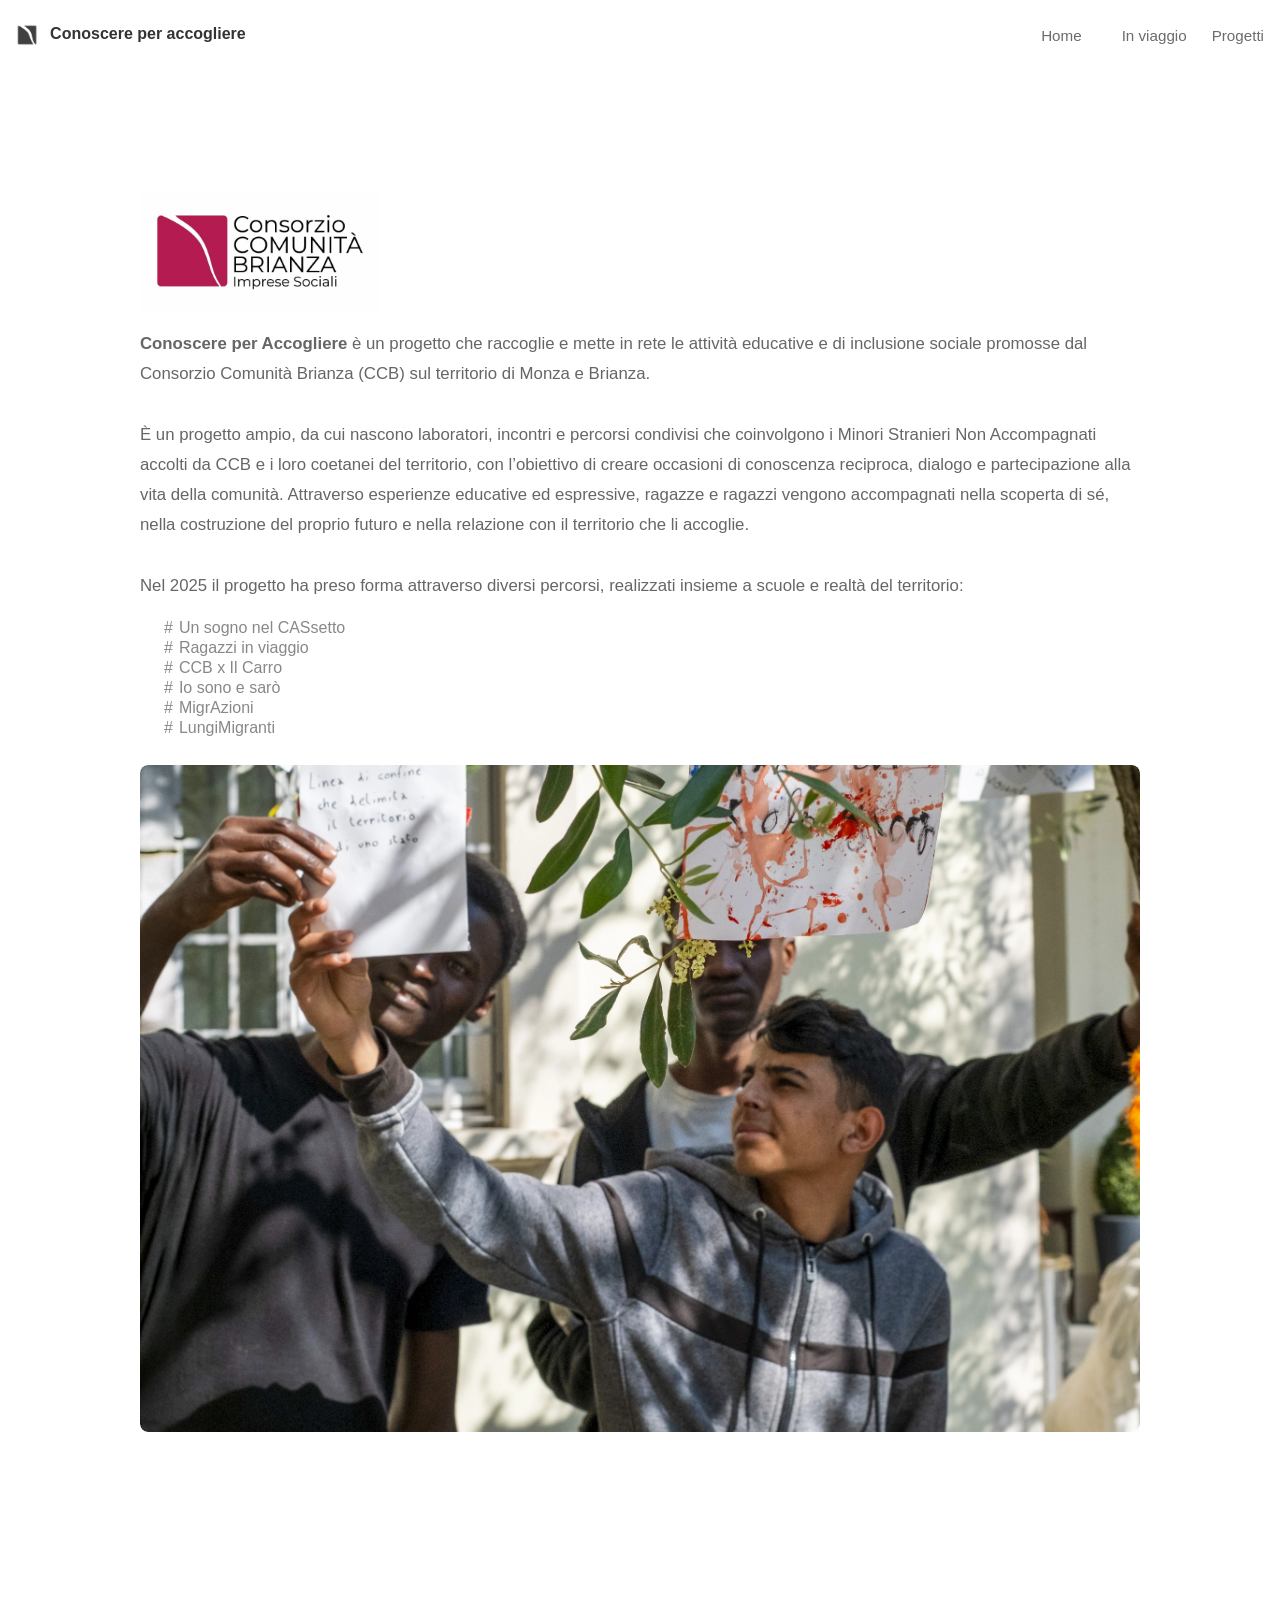
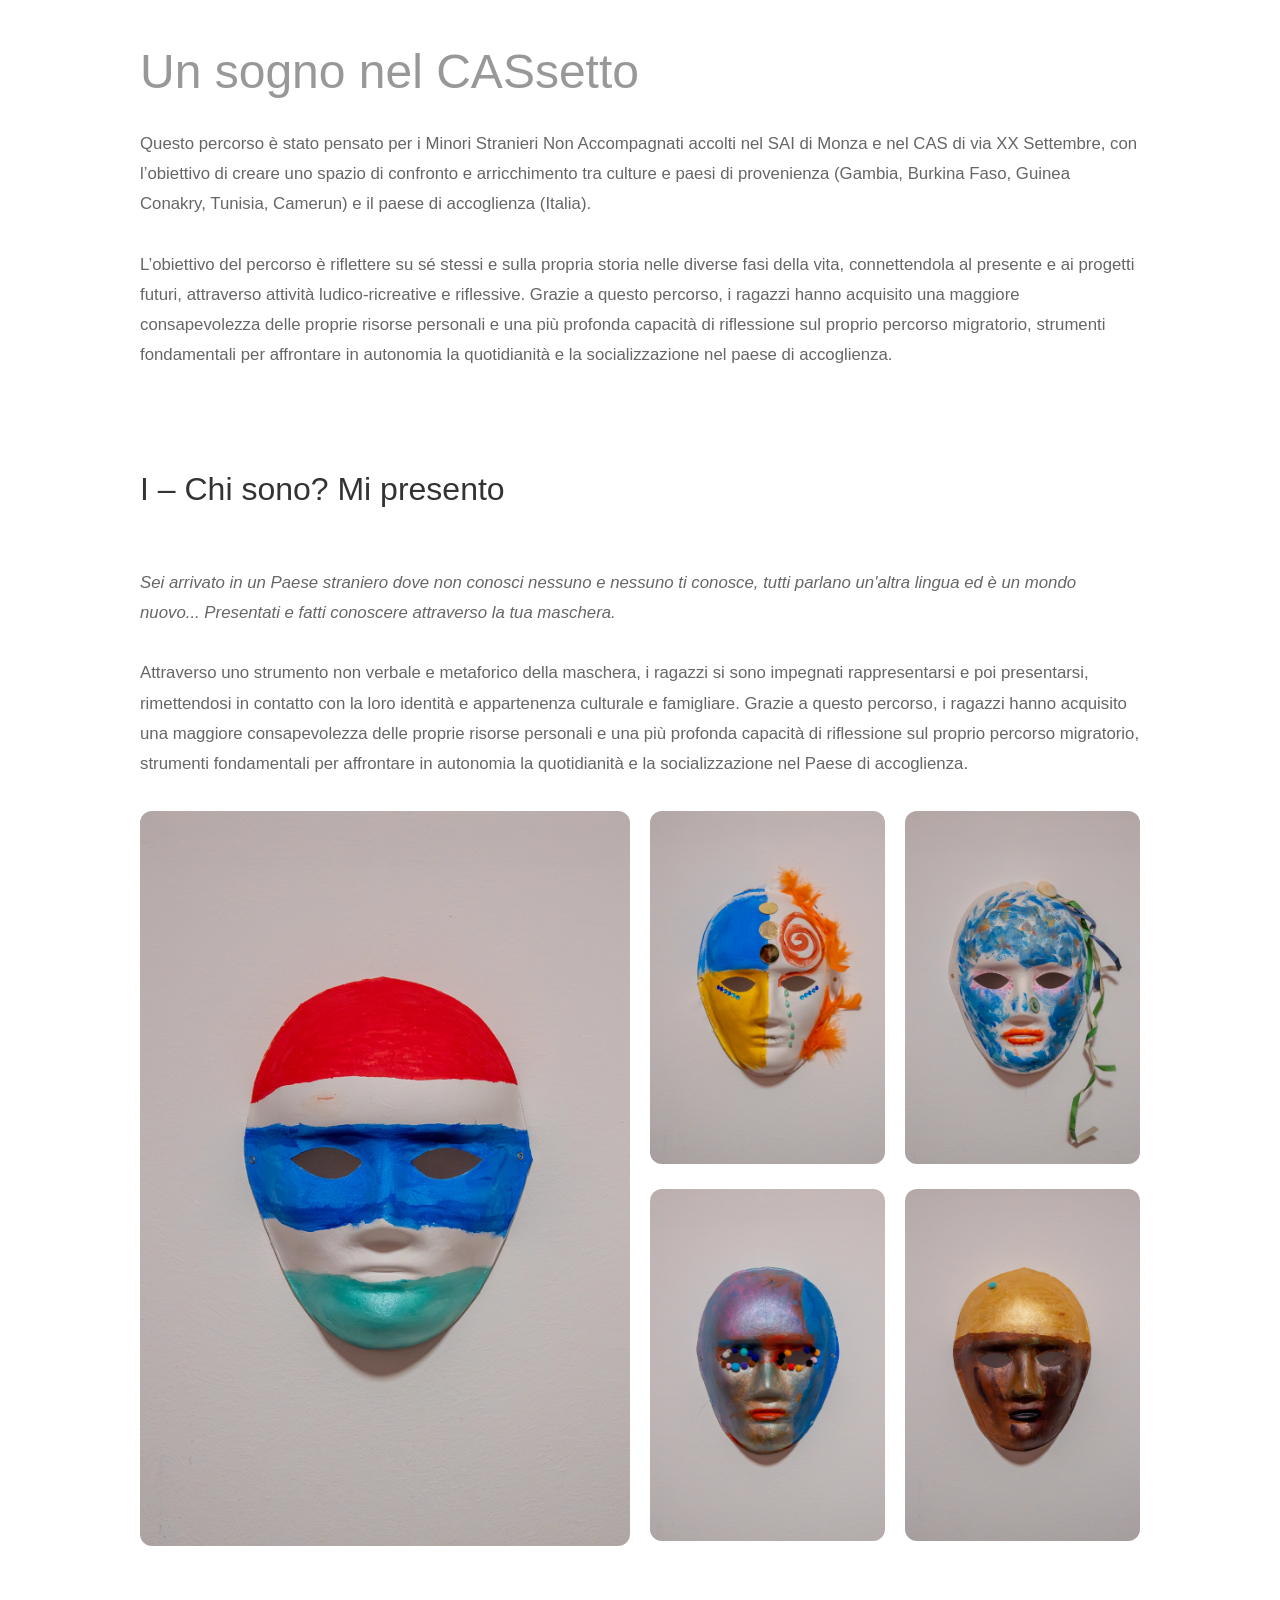
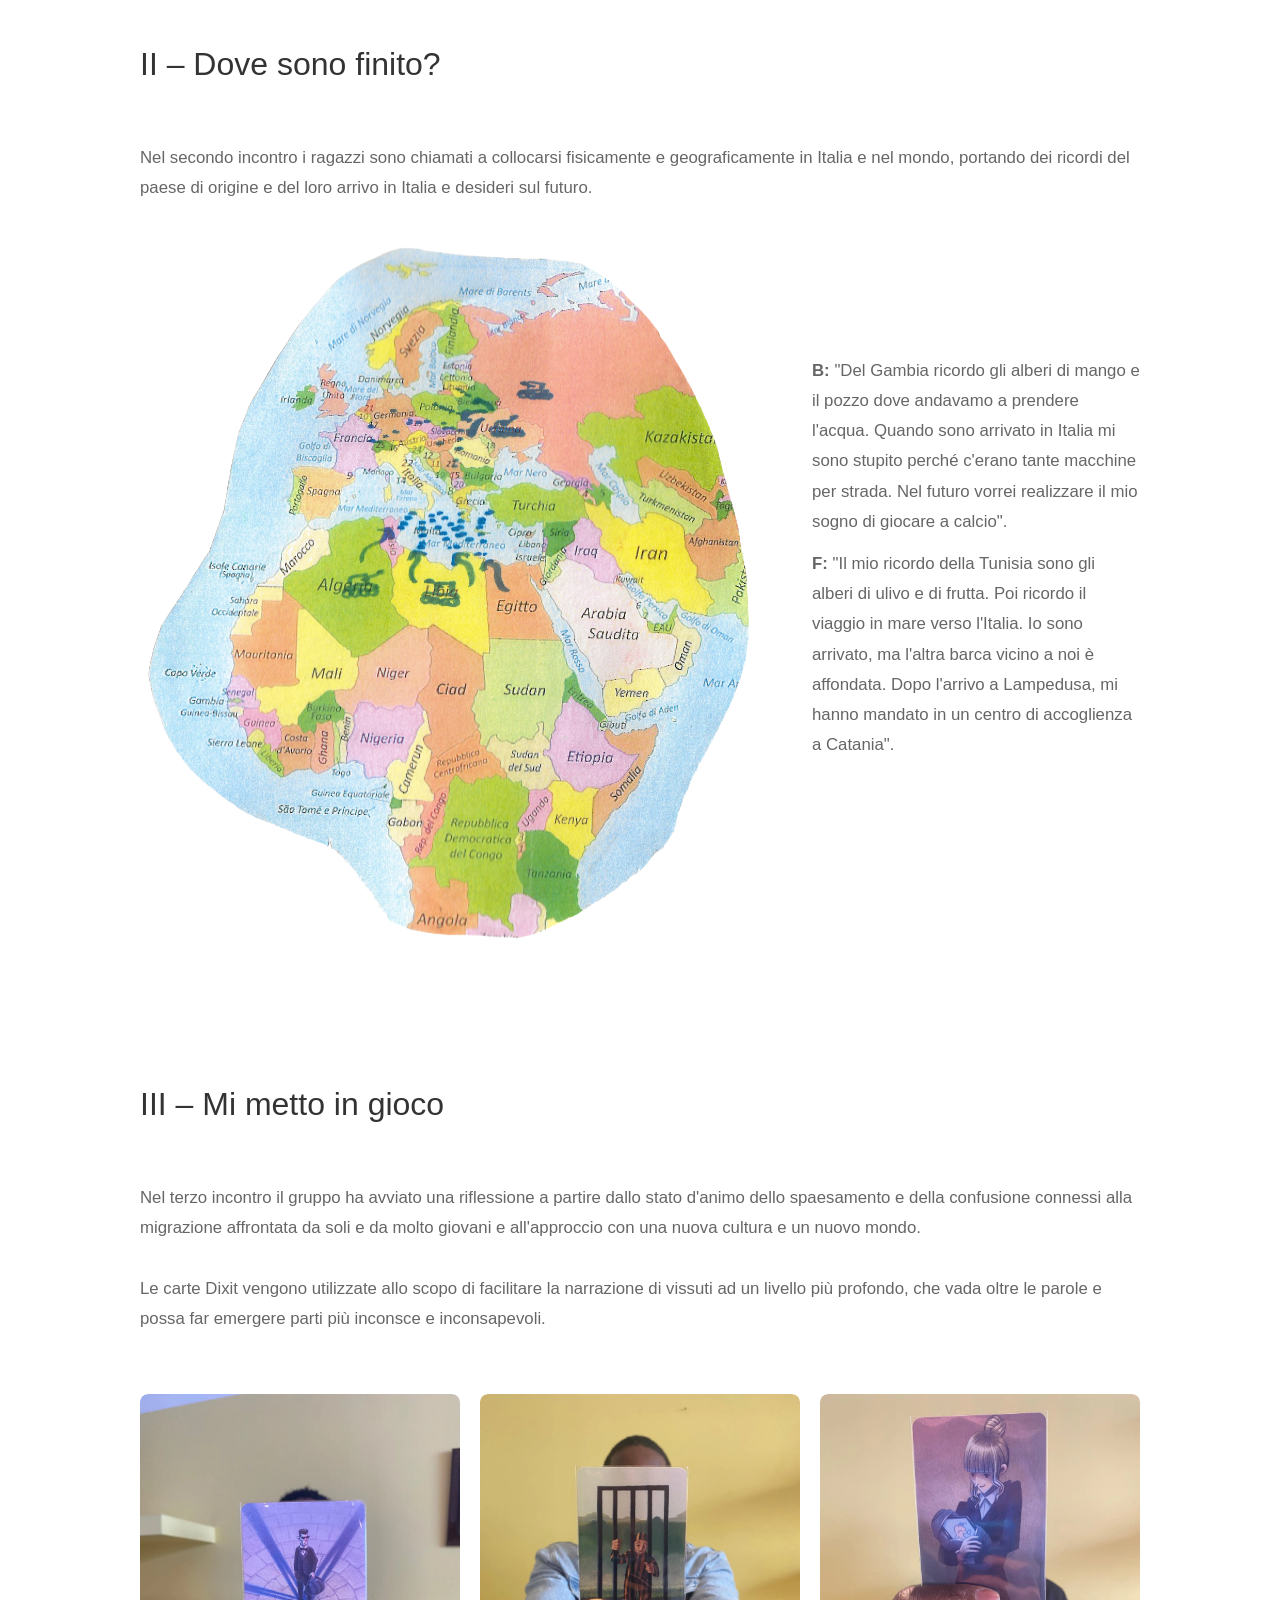
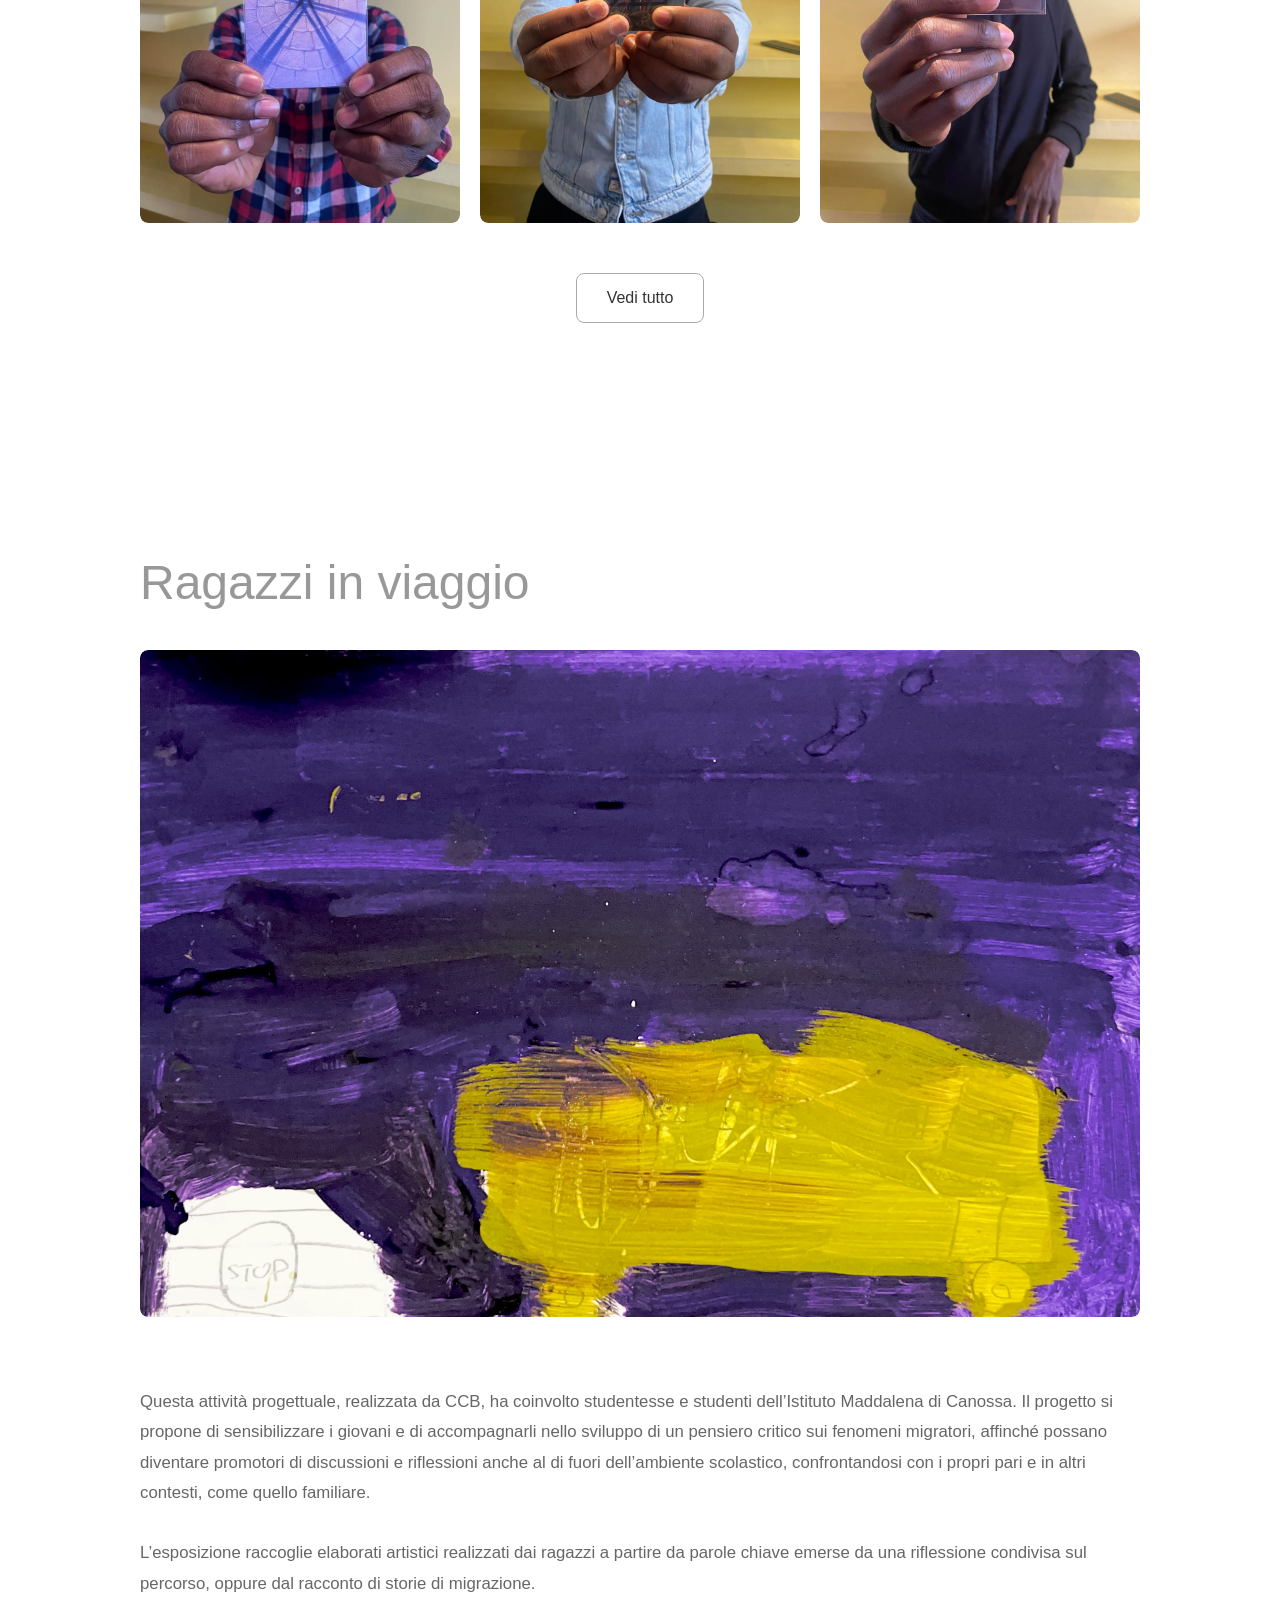
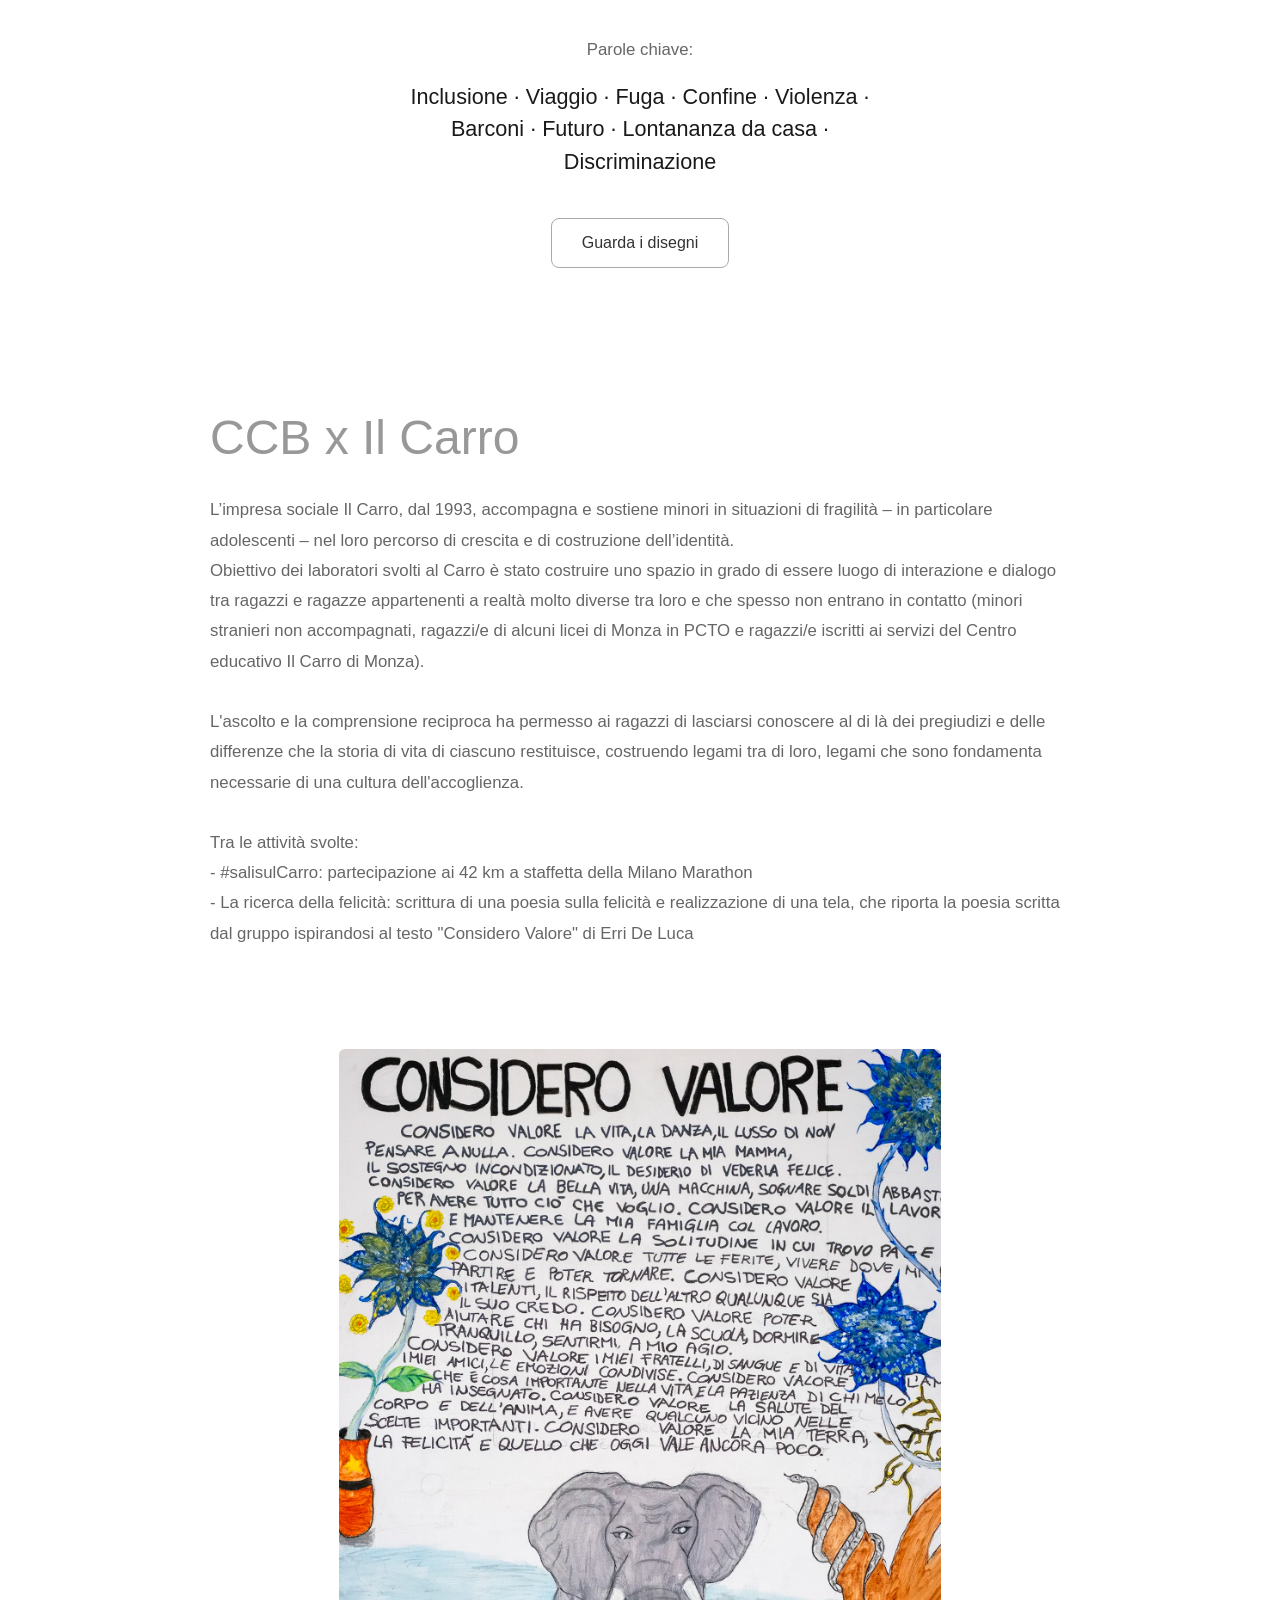
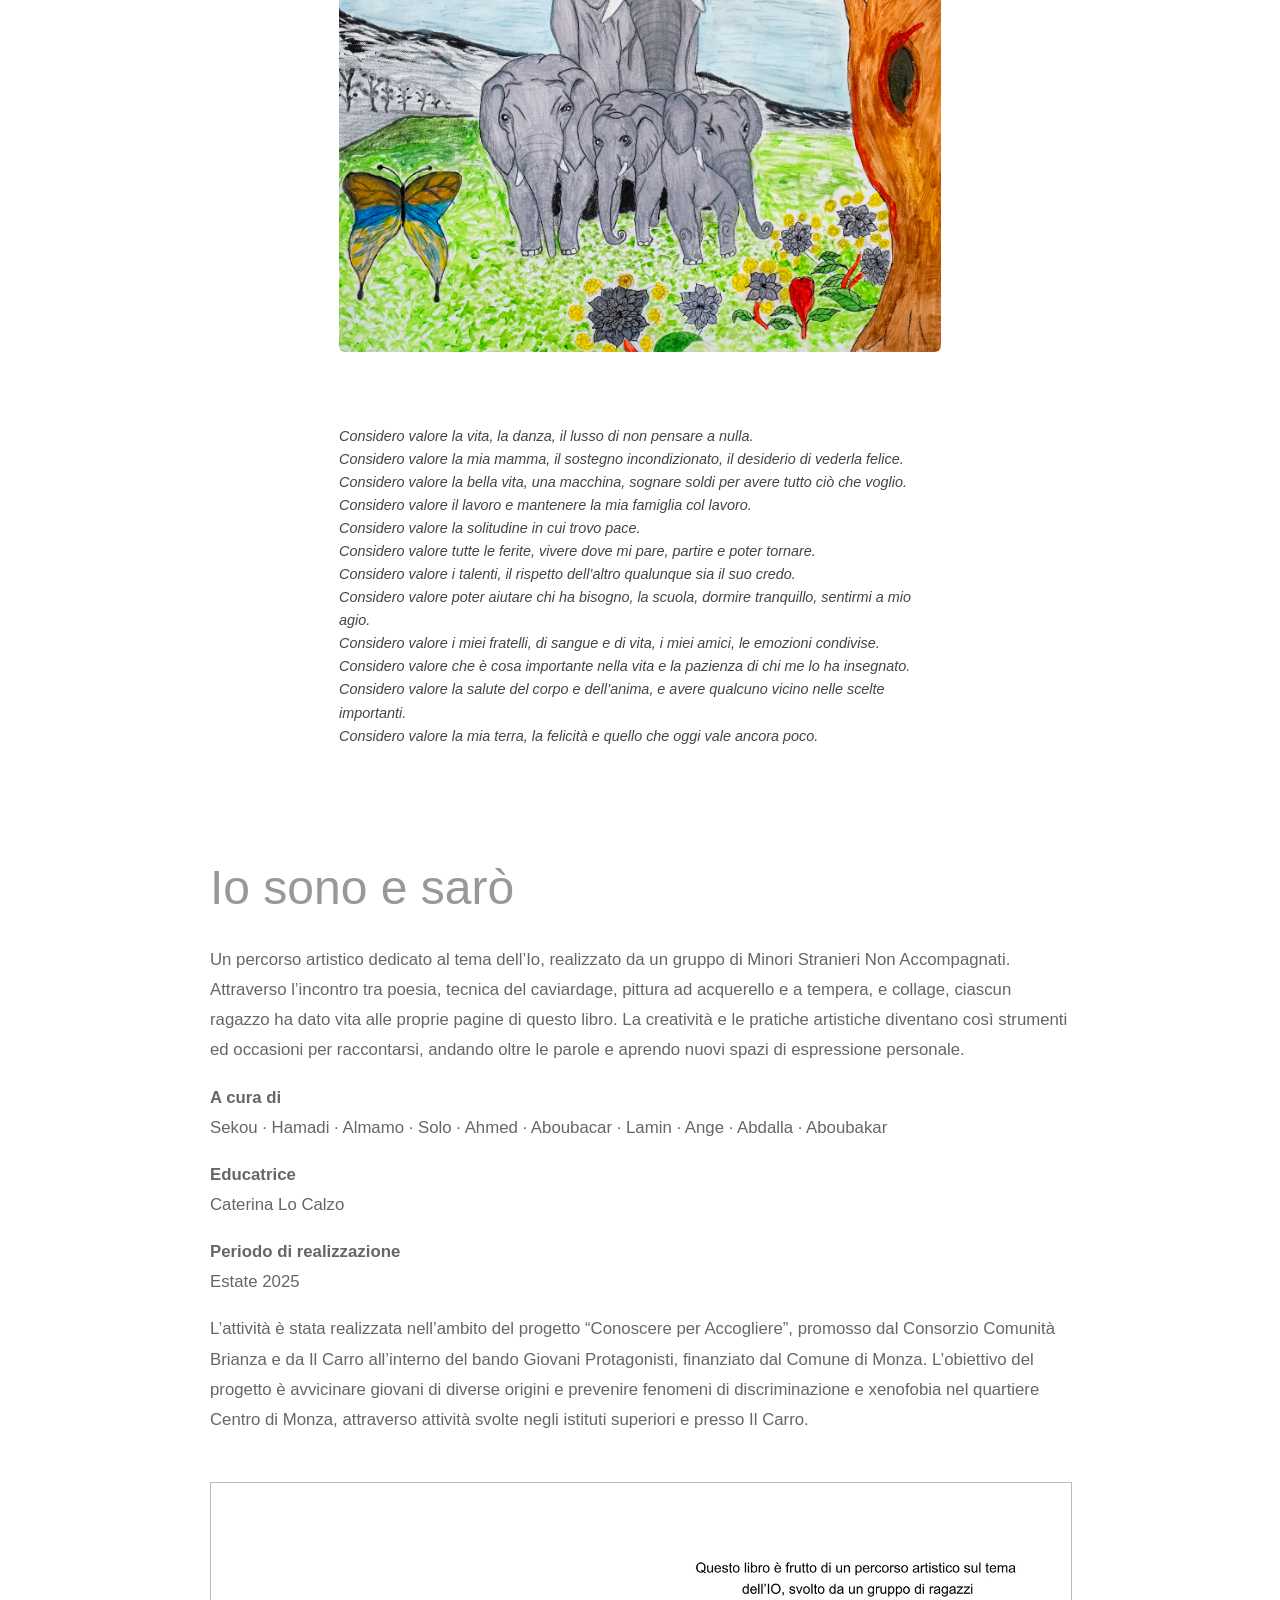
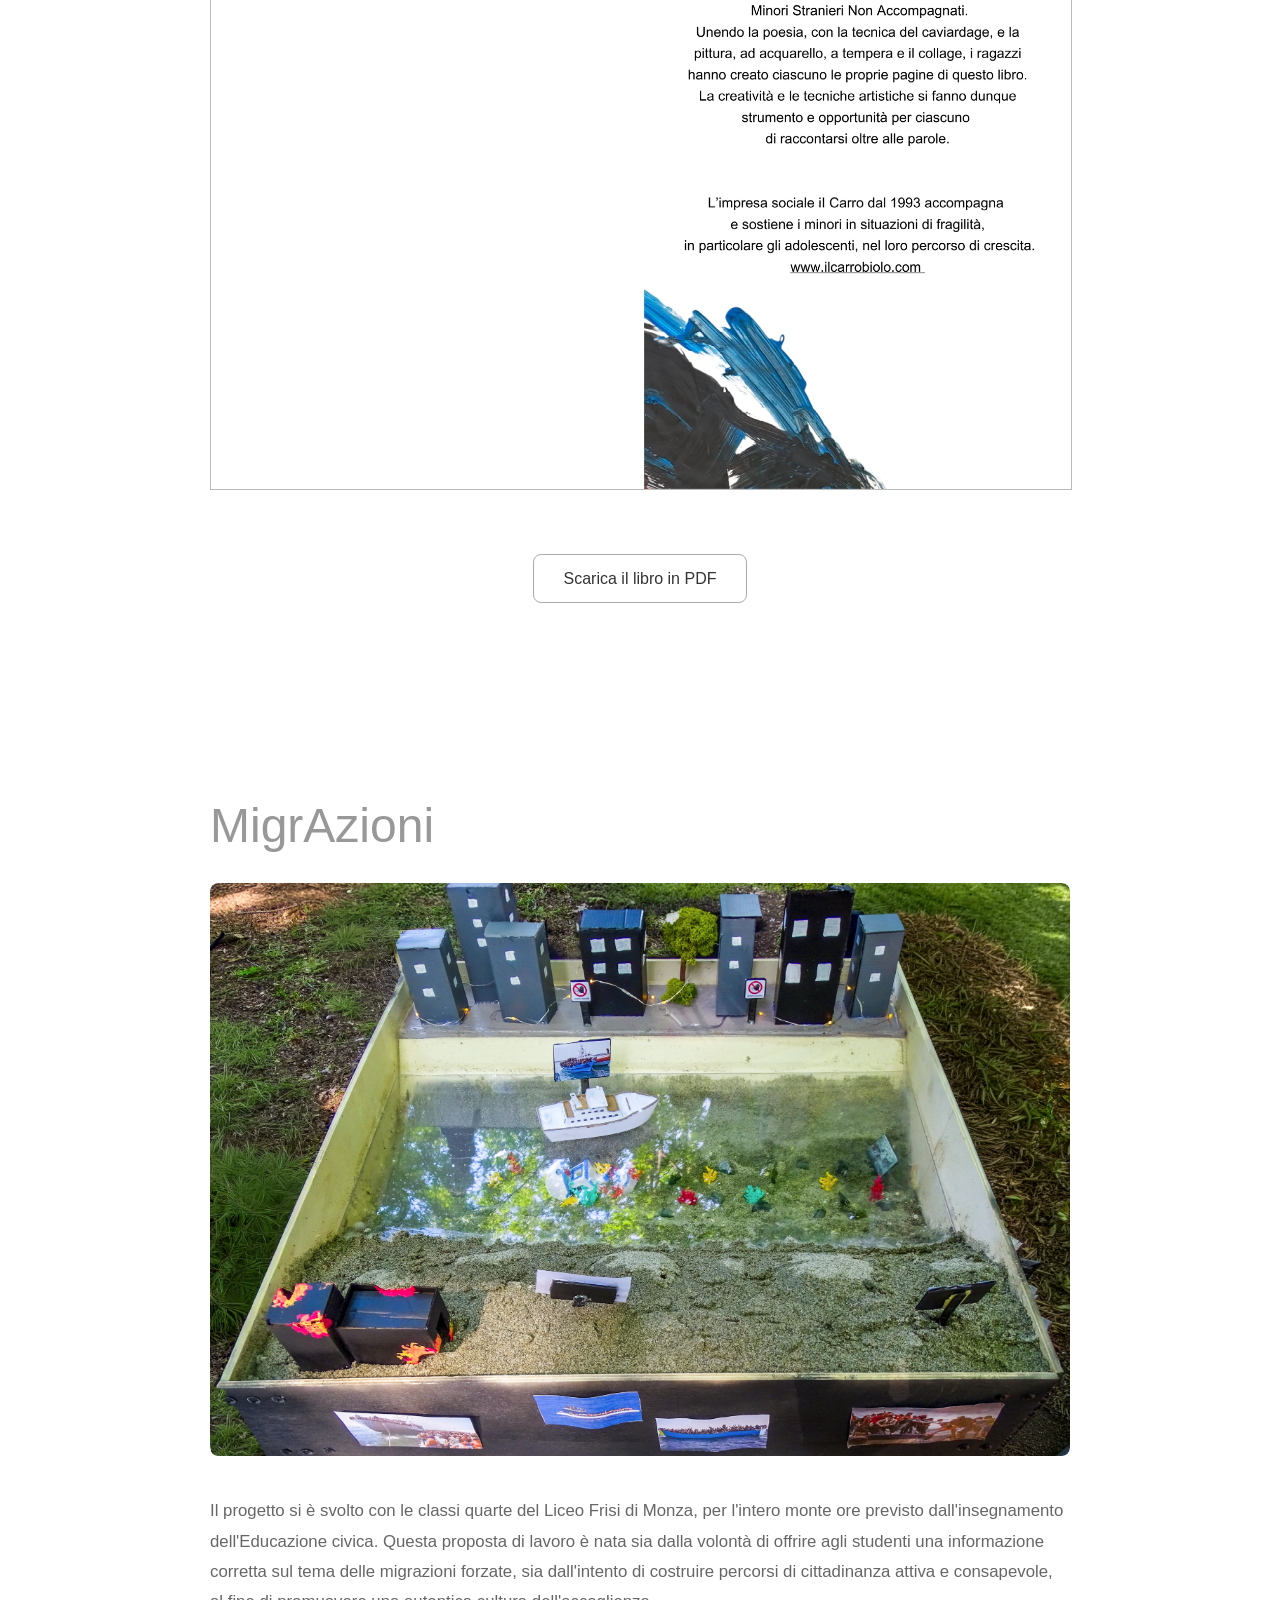
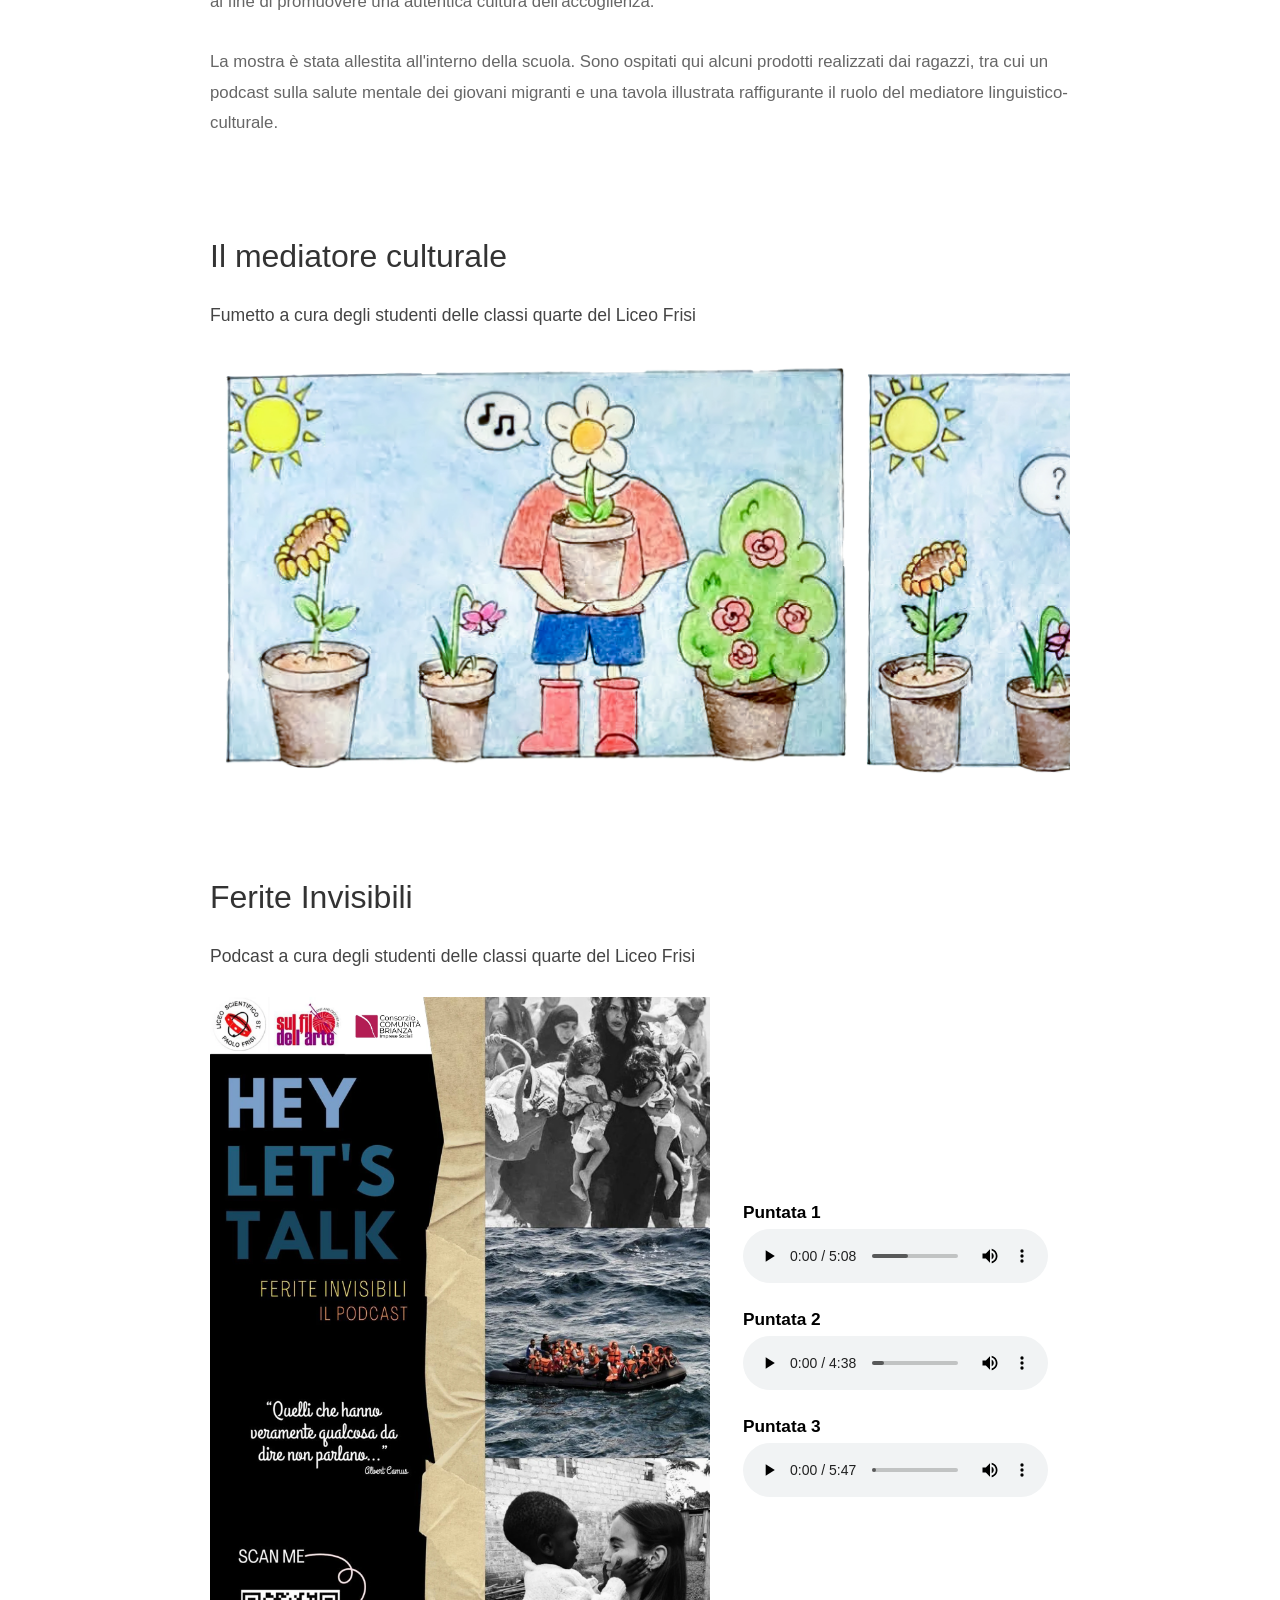
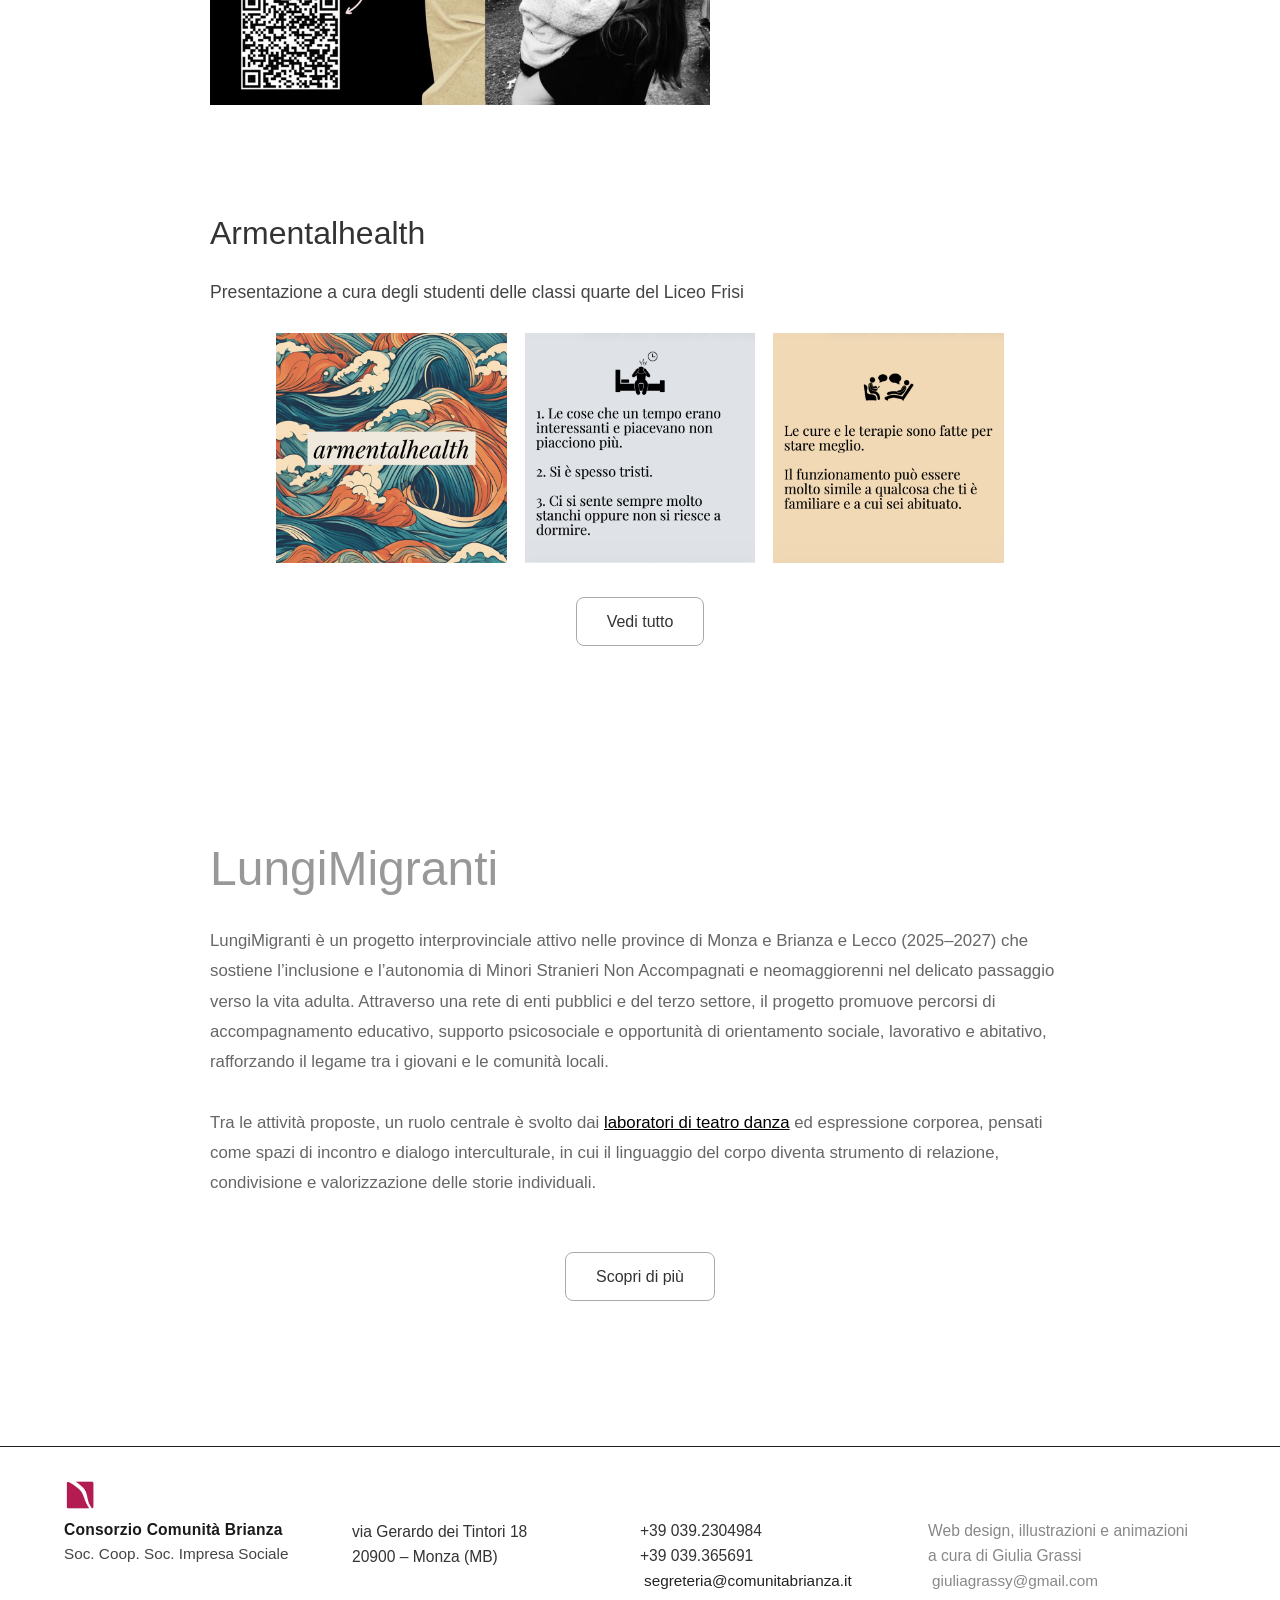
==== commit aff19305: "aggiornamenti grafica e testi" ====
--- a/about.html
+++ b/about.html
@@ -10,7 +10,10 @@
     <!-- Fixed Navbar -->
     <nav class="navbar">
         <div class="navbar-content">
-            <a href="index.html" class="navbar-logo">Conoscere per accogliere</a>
+            <a href="index.html" class="navbar-logo">
+                <img src="images/CCB-logo2.webp" alt="Logo CCB" style="height:32px; vertical-align:middle; margin-right:8px;">
+                Conoscere per accogliere
+            </a>
             <div class="navbar-dots">
                 <span class="dot" data-section="0"></span>
                 <span class="dot" data-section="1"></span>
@@ -27,7 +30,7 @@
             <div class="navbar-links">
                 <a href="index.html" class="navbar-home">Home</a>
                 <a href="storia.html">In viaggio</a>
-                <a href="about.html">Il progetto</a>
+                <a href="about.html">Progetti</a>
             </div>
         </div>
     </nav>
@@ -54,7 +57,8 @@
                         <li style="margin-bottom: 2px;"><span style="margin-right:6px;">#</span><a href="#conoscere-accogliere" style="color:#888; text-decoration: none;">Ragazzi in viaggio</a></li>
                         <li style="margin-bottom: 2px;"><span style="margin-right:6px;">#</span><a href="#carro" style="color:#888; text-decoration: none;">CCB x Il Carro</a></li>
                         <li style="margin-bottom: 2px;"><span style="margin-right:6px;">#</span><a href="#io-sono-saro" style="color:#888; text-decoration: none;">Io sono e sarò</a></li>
-                        <li><span style="margin-right:6px;">#</span><a href="#migrazioni" style="color:#888; text-decoration: none;">MigrAzioni</a></li>
+                         <li style="margin-bottom: 2px;"><span style="margin-right:6px;">#</span><a href="#migrazioni" style="color:#888; text-decoration: none;">MigrAzioni</a></li>
+                        <li><span style="margin-right:6px;">#</span><a href="#lungimigranti" style="color:#888; text-decoration: none;">LungiMigranti</a></li>
                     </ul>
                 </div>
           
@@ -1065,12 +1069,12 @@
 showFotoSlideshow2(fotoSlideshowIndex2);
 startSlideshow2();
 </script>
- <p>Il progetto si è svolto con la classe 4ASA del Liceo Frisi e nel corso del corrente anno scolastico per l'intero monte ore previsto dall'insegnamento dell'Educazione civica.
+ <p>Il progetto si è svolto con le classi quarte del Liceo Frisi di Monza, per l'intero monte ore previsto dall'insegnamento dell'Educazione civica.
 Questa proposta di lavoro è nata sia dalla volontà di offrire agli studenti una informazione corretta sul tema delle migrazioni forzate, sia dall'intento di costruire percorsi di cittadinanza attiva e consapevole, al fine di promuovere una autentica cultura dell'accoglienza.
 <br><br>La mostra è stata allestita all'interno della scuola. Sono ospitati qui alcuni prodotti realizzati dai ragazzi, tra cui un podcast sulla salute mentale dei giovani migranti e una tavola illustrata raffigurante il ruolo del mediatore linguistico-culturale.
 </p>
  <h2 style="margin-top: 100px;">Il mediatore culturale</h2>
-                                                <div style="font-size: 1.1rem; color: #444; margin-bottom: 18px; margin-top: -30px; text-align: left;">Fumetto a cura degli studenti della classe 4ASA del Liceo Frisi</div>
+                                                <div style="font-size: 1.1rem; color: #444; margin-bottom: 18px; margin-top: -30px; text-align: left;">Fumetto a cura degli studenti delle classi quarte del Liceo Frisi</div>
                                                 <div style="overflow-x: auto; white-space: nowrap; margin: 30px auto; width: 100%;">
                                                     <img src="images/multimedia/fiori.webp" alt="Fumetto mediatore culturale" style="max-width: 200%; height: auto; display: block; margin: 0 auto;">
                                                 </div>
@@ -1078,7 +1082,7 @@
 
 
                         <h2 style="margin-top: 90px; text-align:left;">Ferite Invisibili</h2>
-                        <div style="font-size: 1.1rem; color: #444; margin-bottom: 18px; margin-top: -30px; text-align: left;">Podcast a cura degli studenti della classe 4ASA del Liceo Frisi</div>
+                        <div style="font-size: 1.1rem; color: #444; margin-bottom: 18px; margin-top: -30px; text-align: left;">Podcast a cura degli studenti delle classi quarte del Liceo Frisi</div>
                         <div style="max-width: 500px; margin: 30px 0 0 0; text-align:left;">
                             <div style="display: flex; flex-direction: row; align-items: center; gap: 18px;">
                                 <img src="images/multimedia/podcast.webp" alt="Podcast" style="width: 100%; max-width: none; height: auto; flex: 1 1 50%; object-fit: contain;" />
@@ -1111,21 +1115,59 @@
                         </div>
 
                         <h2 style="margin-top: 110px;">Armentalhealth</h2>
-                        <div style="font-size: 1.1rem; color: #444; margin-bottom: 18px; margin-top: -30px; text-align: left;">Presentazione a cura degli studenti della classe 4ASA del Liceo Frisi</div>
-                        <div style="max-width: 600px; margin: 30px auto 0 auto; aspect-ratio: 1/1; position: relative;">
-                            <iframe src="images/multimedia/armentalhealth.pdf" style="width: 100%; height: 100%; aspect-ratio: 1/1; border: none; border-radius: 8px; box-shadow: 0 2px 8px #0001; position: absolute; top: 0; left: 0;" allowfullscreen></iframe>
-                            <div style="padding-top: 100%;"></div>
+                        <div style="font-size: 1.1rem; color: #444; margin-bottom: 18px; margin-top: -30px; text-align: left;">Presentazione a cura degli studenti delle classi quarte del Liceo Frisi</div>
+                        <div style="display: flex; flex-direction: row; gap: 18px; justify-content: center; align-items: flex-start; margin: 30px 0 18px 0; flex-wrap: wrap;">
+                            <img src="images/multimedia/health-1.png" alt="Armentalhealth 1" style="max-width: 18vw; width: 100%; height: auto; border-radius: 0; box-shadow: none;">
+                            <img src="images/multimedia/health-2.png" alt="Armentalhealth 2" style="max-width: 18vw; width: 100%; height: auto; border-radius: 0; box-shadow: none;">
+                            <img src="images/multimedia/health-3.png" alt="Armentalhealth 3" style="max-width: 18vw; width: 100%; height: auto; border-radius: 0; box-shadow: none;">
+                        </div>
+                        <div style="text-align: center; margin-bottom: 36px; margin-top: 50px;">
+                            <a href="images/multimedia/armentalhealth.pdf" target="_blank" class="gallery-toggle-btn" style="font-size: 1em; text-decoration: none;">Vedi tutto</a>
                         </div>
                         
         
         
-    <footer style="width: 100%; background: #f7f7f7; color: #333; padding: 32px 0 18px 0; text-align: center; font-size: 1.05em; margin-top: 48px; ">
-        <div style="max-width: 700px; margin: 0 auto;">
-            <strong>Contatti:</strong> <br>
-            Email: <a href="mailto:info@ccb.it" style="color: #888; text-decoration: underline;">info@ccb.it</a><br>
-            Telefono: <a href="tel:+39000000000" style="color: #888; text-decoration: underline;">+39 000 0000000 <br> </a><br>
-            <span style="font-size: 0.95em; color: #888;">&copy; 2026 Conoscere per Accogliere <br></span> <p></p>
-        </div>
+                        <h1 style="margin-top: 210px;" id="lungimigranti">LungiMigranti</h1>
+                         <p> LungiMigranti è un progetto interprovinciale attivo nelle province di Monza e Brianza e Lecco (2025–2027) che sostiene l’inclusione e l’autonomia di Minori Stranieri Non Accompagnati e neomaggiorenni nel delicato passaggio verso la vita adulta. Attraverso una rete di enti pubblici e del terzo settore, il progetto promuove percorsi di accompagnamento educativo, supporto psicosociale e opportunità di orientamento sociale, lavorativo e abitativo, rafforzando il legame tra i giovani e le comunità locali.
+                         <br><br>Tra le attività proposte, un ruolo centrale è svolto dai <a href="https://comunitamonzabrianza.it/news/storie-in-movimento-il-corso-di-teatro-danza/" target="_blank" style="text-decoration: underline; color: black;">laboratori di teatro danza</a> ed espressione corporea, pensati come spazi di incontro e dialogo interculturale, in cui il linguaggio del corpo diventa strumento di relazione, condivisione e valorizzazione delle storie individuali.
+                       </p> 
+                        <div style="text-align: center; margin-bottom: 160px; margin-top: 70px;">
+                            <a href="https://comunitamonzabrianza.it/news/lungimigranti-una-rete-interprovinciale-per-linclusione-dei-msna-e-dei-neomaggiorenni/" target="_blank" class="gallery-toggle-btn" style="font-size: 1em; text-decoration: none;">Scopri di più</a>
+                        </div>
+    <footer style="width: 100vw; background: none; color: #333; padding: 32px 0 0 0; text-align: center; font-size: 1.05em; margin-top: 48px; border: none; position: relative; left: 50%; right: 50%; margin-left: -50vw; margin-right: -50vw; border-top: 0.5px solid #222;">
+        <div style="display: flex; flex-wrap: wrap; justify-content: center; gap: 0; align-items: flex-end; font-size: 0.93em; margin: 0; padding: 0 5vw; border: none; width: 100vw; box-sizing: border-box; min-height: 90px; ">
+            <div style="flex: 1 1 0; min-width: 120px; max-width: 25%; padding: 0; text-align: left; border: none; margin: 0; height: 100%; display: flex; flex-direction: column; justify-content: flex-end; align-items: flex-start; font-size: 1em; line-height: 1.6;">
+                <img src="images/CCB-logo2.webp" alt="Logo CCB" style="height:32px; width:auto; margin-bottom: 6px; display:block; align-self: flex-start; max-width: 90px;">
+                <a href="https://comunitamonzabrianza.it/" target="_blank" rel="noopener" style="font-weight: bold; color: #1a1a1a; margin-bottom: 0px; letter-spacing: 0.2px; font-size: 1em; text-decoration: none;">Consorzio Comunità Brianza</a>
+                <div style="color: #444; margin-bottom: 2px; font-size: 0.98em;">Soc. Coop. Soc. Impresa Sociale</div>
+                <div style="height: 1.8em;"></div>
+            </div>
+            <div style="flex: 1 1 0; min-width: 120px; max-width: 25%; padding: 0; text-align: left; border: none; margin: 0; height: 100%; display: flex; flex-direction: column; justify-content: flex-end; font-size: 1em; line-height: 1.6;">
+                via Gerardo dei Tintori 18<br>
+                20900 – Monza (MB) <br>
+                   <div style="height: 1.8em;"></div>
+           
+            </div>
+            <div style="flex: 1 1 0; min-width: 120px; max-width: 25%; padding: 0; text-align: left; border: none; margin: 0; height: 100%; display: flex; flex-direction: column; justify-content: flex-end; font-size: 1em; line-height: 1.6;">
+                +39 039.2304984<br>
+                +39 039.365691<br>
+                <a href="mailto:segreteria@comunitabrianza.it" class="footer-link" style="color: #222; text-decoration: none; font-weight: 500; margin-bottom: 2px; font-size: 0.98em; padding: 1px 4px; border-radius: 4px; transition: background 0.18s, box-shadow 0.18s;">segreteria@comunitabrianza.it</a>
+            </div>
+                <div style="flex: 1 1 0; min-width: 120px; max-width: 25%; padding: 0; text-align: left; border: none; margin: 0; height: 100%; display: flex; flex-direction: column; justify-content: flex-end; font-size: 1em; line-height: 1.6; color: #888;">
+                        Web design, illustrazioni e animazioni<br>
+                        a cura di Giulia Grassi<br>
+                        <a href="mailto:giuliagrassy@gmail.com" class="footer-link" style="color: #888; text-decoration: none; font-weight: 500; margin-bottom: 2px; font-size: 0.98em; padding: 1px 4px; border-radius: 4px; transition: background 0.18s, box-shadow 0.18s;">giuliagrassy@gmail.com</a>
+            </div>
+            </div>
+    </div>
+  
+    </style>
+    <style>
+        .footer-link:hover, .footer-link:focus {
+            opacity: 0.55;
+            transition: opacity 0.15s;
+        }
+    </style>
     </footer>
 
 
--- a/style.css
+++ b/style.css
@@ -1,3 +1,137 @@
+.onboarding-overlay {
+    display: flex;
+    align-items: center;
+    justify-content: center;
+    min-height: 100vh;
+    width: 100vw;
+    position: fixed;
+    top: 0;
+    left: 0;
+    z-index: 1000;
+   
+}
+.onboarding-content {
+    max-width: 90vw;
+    max-height: 90vh;
+    width: 100%;
+    height: auto;
+    box-sizing: border-box;
+    display: flex;
+    flex-direction: column;
+    align-items: center;
+    justify-content: center;
+    padding: 24px;
+   
+    
+}
+.onboarding-content video {
+    width: 100%;
+    height: auto;
+    max-width: 100%;
+    max-height: 40vh;
+    margin-bottom: 18px;
+}
+@media (max-width: 700px), (max-height: 500px) {
+    .onboarding-overlay {
+        padding: 8px !important;
+    }
+    .onboarding-content {
+        max-width: 98vw !important;
+        width: 98vw !important;
+        padding: 0px !important;
+        font-size: 0.85em !important;
+    }
+    .onboarding-welcome {
+        font-size: 1.1em !important;
+    }
+    .onboarding-content video {
+        max-width: 220px !important;
+        width: 90vw !important;
+        height: auto !important;
+    }
+    .onboarding-row {
+        flex-direction: row !important;
+        gap: 38px !important;
+    }
+    .onboarding-label {
+        font-size: 0.9em !important;
+    }
+}
+/* Logo piccolo nella navbar */
+.navbar-logo img {
+    height: 22px !important;
+    vertical-align: middle;
+    padding-right: -10px;
+    filter: grayscale(100%);
+}
+@media (max-width: 900px), (max-height: 700px) {
+    .img-3b-intro {
+        width: 20vw !important;
+        min-width: 280px !important;
+        max-width: 30vw !important;
+
+    }
+}
+@media (max-width: 900px), (max-height: 700px) {
+    .img-11b {
+        width: 50vw !important;
+        max-width: 80vw !important;
+        min-width: 160px !important;
+        left: -18vw !important;
+        top: 12% !important;
+        height: auto !important;
+    }
+}
+@media (max-width: 900px), (max-height: 700px) {
+    .img-11 {
+        top: auto !important;
+        bottom: 0 !important;
+        left: 1% !important;
+        width: 40vw !important;
+        max-width: 60vw !important;
+        min-width: 120px !important;
+        height: auto !important;
+    }
+}
+@media (max-width: 900px), (max-height: 700px) {
+    .img-4-stereotipi-wrap .clickable-center:hover ~ .img-home,
+    .img-4-stereotipi-wrap .clickable-center:focus ~ .img-home {
+        transform: scale(1.01) !important;
+    }
+}
+@media (max-width: 900px), (max-height: 700px) {
+    .img-4-stereotipi-wrap > video.img-home {
+        width: 100% !important;
+        height: auto !important;
+        max-width: 98% !important;
+        max-height: 90vh !important;
+        min-width: 0 !important;
+        min-height: 0 !important;
+        object-fit: contain !important;
+        display: block;
+    }
+}
+.img-4-stereotipi-wrap {
+    transition: max-width 0.5s, transform 0.5s;
+}
+
+@media (max-width: 900px), (max-height: 700px) {
+    .img-4-stereotipi-wrap {
+        max-width: 30vw !important;
+        transform: scale(1.02);
+    }
+}
+/* Forza il video dentro .img-10-mare-wrap a riempire il contenitore */
+.img-10-mare-wrap > video.img-home {
+    width: 100% !important;
+    height: 100% !important;
+    max-width: 100% !important;
+    max-height: 100% !important;
+    min-width: 0 !important;
+    min-height: 0 !important;
+    object-fit: contain !important;
+    display: block;
+}
 .gallery-modal-close,
 #gallery-modal-close {
     position: absolute;
@@ -161,14 +295,7 @@
     .navbar-logo {
         font-size: 1em;
     }
-}
-/* Centra orizzontalmente la wrap stereotipi */
-.img-4-stereotipi-wrap {
-    margin-left: auto;
-    margin-right: auto;
-    display: block;
-    width: fit-content;
-    max-width: 100%;
+
 }
 /* Responsive clickable-center per proporzioni con img-home */
 @media (max-height: 900px) {
@@ -360,7 +487,17 @@
     .img-10-mare-wrap #mare-center-overlay:focus + .img-10-mare {
         transform: scale(1.05) !important;
         opacity: 0.7 !important;
-    }
+        transition: transform 0.6s, opacity 0.6s;
+    }
+
+@media (max-width: 900px), (max-height: 700px) {
+    #mare-center-overlay:hover + .img-10-mare,
+    #mare-center-overlay:focus + .img-10-mare,
+    .img-10-mare-wrap #mare-center-overlay:hover + .img-10-mare,
+    .img-10-mare-wrap #mare-center-overlay:focus + .img-10-mare {
+        transform: scale(1.0001) !important;
+    }
+}
 
 
 /* ONBOARDING */
@@ -385,7 +522,7 @@
     justify-content: center;
     align-items: flex-end;
     gap: 148px;
-    margin: 28px 0 18px 0;
+    margin: 10px 0 28px 0;
 }
 .onboarding-col {
     display: flex;
@@ -477,7 +614,7 @@
 .onboarding-overlay {
     position: fixed;
     top: 0; left: 0; width: 100vw; height: 100vh;
-    background: rgba(245,245,245,0.98);
+    background: #ffffff;
     z-index: 9999;
     display: flex;
     align-items: center;
@@ -485,45 +622,30 @@
     transition: opacity 0.6s;
 }
 .onboarding-content {
-    background: #fff;
-    border-radius: 10px;
     padding: 8px 32px 28px 32px;
     text-align: center;
-    max-width: 940px;
+    max-width: 100%;
     color: #333;
 }
 .onboarding-content h2 {
     font-size: 2em;
-    margin-bottom: 18px;
-    font-weight: 400;
+    margin-bottom: 10px;
+    font-weight: 200;
 }
 .onboarding-welcome {
     display: block;
     min-height: 2.5em;
     height: 2.5em;
     line-height: 2.5em;
-    transition: color 0.3s;
     /* Regola l'altezza se necessario */
 }
 .onboarding-content p {
-    font-size: 1.15em;
+    font-size: 1.1em;
     margin-bottom: 22px;
 }
-.onboarding-btn {
-    background: #33758C;
-    color: #fff;
-    border: none;
-    border-radius: 8px;
-    padding: 10px 28px;
-    font-size: 1.1em;
-    font-weight: 600;
-    cursor: pointer;
-    box-shadow: 0 2px 8px rgba(51,117,140,0.09);
-    transition: background 0.2s;
-}
-.onboarding-btn:hover {
-    background: #7fc1c9;
-}
+
+
+
 
 /* IMMAGINI HOME */
 /* Numero [ n ] sotto l'immagine */
@@ -564,13 +686,17 @@
     z-index: 70;
 }
 .modal-number4 {
-    position: absolute;
-    margin-top: 54%;
+    
     font-size: 1.1em;
     font-weight: 700;
     color: #000000;
     text-align: left;
-    padding-left: 49%;
+    left: 1vw;
+    position: absolute;
+    left: 20%;
+    bottom: 30%;
+    z-index: 99;
+
 }
 .modal-number5 {
     margin-top: 8px;
@@ -580,13 +706,22 @@
     text-align: left;
     padding-left: 10px;
 }
-.modal-number10 {
-    margin-top: -48px;
+.modal-number16 {
+    margin-top: 8px;
     font-size: 1.1em;
     font-weight: 700;
     color: #000000;
     text-align: left;
-    padding-left: 200px;
+    margin-right: 100px;
+    margin-left:auto;
+}
+.modal-number10 {
+    margin-top: -68px;
+    font-size: 1.1em;
+    font-weight: 700;
+    color: #000000;
+    text-align: left;
+    padding-left: 20%;
     z-index: 90;
 }
 .modal-number-in {
@@ -643,9 +778,9 @@
 
 /* Posizionamento personalizzato delle immagini */
 .img-0-intro-wrap {
-    left: 5%;
-    top: 28%;
-    width: 33%;
+    left: 10%;
+    top: 12%;
+    width: 58%;
     z-index: 90;
 }
 .img-0-intro-b {
@@ -655,10 +790,10 @@
     z-index: 2;
 }
 .img-0-intro-c {
-    left: 69%;
-    top: 28%;
-    width: 33%;
-    z-index: 1;
+    left: 55%;
+    top: 46%;
+    width: 35%;
+    z-index: 91;
 }
 .img-1-intro-wrap {
     max-width: 36%;
@@ -680,9 +815,25 @@
 }
 .img-3b-intro {
     position: absolute;
-    top: 54%;
+    bottom: 6%;
     right: 5%;;
     width: 33vw;
+    z-index: 1;
+    pointer-events: none;
+}
+.img-11 {
+    position: absolute;
+    top: 54%;
+   left : 5%;;
+    width: 33vw;
+    z-index: 3;
+    pointer-events: none;
+}
+.img-11b {
+    position: absolute;
+    top: 13%;
+   left : -15%;;
+    width: 54vw;
     z-index: 1;
     pointer-events: none;
 }
@@ -694,10 +845,20 @@
 }
 .img-4-stereotipi-wrap {
     max-width: 74vw;
+    height: auto;
     top: 0%;
-    left: 7%;
+    left: 0%;
     z-index: 3;
     position: relative;
+    transition: max-width 0.5s, transform 0.5s;
+    display: inline-block;
+}
+
+@media (max-width: 900px), (max-height: 700px) {
+    .img-4-stereotipi-wrap {
+        max-width: 98vw !important;
+        transform: scale(1.1);
+    }
 }
 
 /* Overlay centrale cliccabile per la stereotipi 4 */
@@ -720,8 +881,8 @@
 }
 .img-5-stereotipi-wrap {
     right: 0%;
-    top: 55%;
-    max-width: 33vw;
+    bottom: 10%;
+    max-width: 32vw;
     z-index: 20;
 }
 .img-6-passaporto-wrap {
@@ -747,6 +908,54 @@
     top: 15%;
     max-width: 42vw;
     cursor: pointer;
+}
+.img-11-wrap {
+    left: 48%;
+    top: 15%;
+    max-width: 42vw;
+    cursor: pointer;
+}
+.img-12-wrap {
+    left: 2%;
+    top: 15%;
+    max-width: 34vw;
+    cursor: pointer;
+}
+.img-13-wrap {
+    right: 2%;
+   bottom: 15%;
+    max-width: 52vw;
+    cursor: pointer;
+}
+.img-14-wrap {
+   left: 2%;
+   bottom: 15%;
+    max-width: 22vw;
+    cursor: pointer;
+}
+.img-15-wrap {
+   left: 53%;
+   top: 25%;
+    max-width: 40vw;
+    cursor: pointer;
+}
+.img-16-wrap {
+   left: 6%;
+   bottom:6%;
+    max-width: 65vw;
+    cursor: pointer;
+}
+.img-17-wrap {
+   right: 6%;
+   top:10%;
+    max-width: 45vw;
+    cursor: pointer;
+}
+.img-14 {
+    left: 4%;
+    top: 16%;
+   width: 42vw;
+    z-index: 80;
 }
 .img-9b-rotte {
     left: 74%;
@@ -755,9 +964,12 @@
     z-index: 80;
 }
 .img-10-mare-wrap {
-    left: 5%;
-    top: 7%;
-    max-width: 80vw;
+    left: 5% !important;
+    top: 7% !important;
+    height: 90vh !important;
+    width: 80vw !important;
+    min-height: 400px !important;
+    min-width: 600px !important;
 }
 
 .modal-note{
@@ -783,14 +995,15 @@
                     font-weight: 400;
                     margin-bottom: 68px;
                     text-align: center;
-                    width: 400px;
-                }
-                .modal16-stories-btns {
-                    display: flex;
-                    flex-direction: column;
-                    gap: 14px;
                     width: 100%;
-                    align-items: center;
+                    height: auto;
+                    max-width: 100vw;
+                    max-height: 80vh;
+                    min-width: 480px;
+                    min-height: 320px;
+                    display: block;
+                    border-radius: 0;
+                    object-fit: contain;
                     margin-bottom: 10px;
                 }
                
@@ -1311,12 +1524,14 @@
     align-items: center;
     justify-content: center;
     margin: 0 auto;
-    width: 90%;
-    min-width: 80px;
-    max-width: 95%;
+    width: 80%;
+    min-width: 60px;
+    max-width: 85%;
     font-size: 1rem;
     font-family: "Open Sans", sans-serif;
     border: none;
+    min-width: 120px;
+    min-height: 80px;
     border-radius: 8px;
     padding: 6px 10px;
     resize: none;
@@ -1326,7 +1541,7 @@
     box-sizing: border-box;
     position: relative;
     z-index: 2;
-    min-height: 2.2em;
+    min-height: 2em;
     margin-top: 8px;
     margin-bottom: 8px;
 }
@@ -1446,21 +1661,27 @@
     display: flex;
     flex-direction: row;
     z-index: 1;
+    min-width: 0;
+    min-height: 0;
 }
 .card-rect {
     flex: 1 1 0;
+    width: 0;
+    min-width: 0;
     height: 100%;
     display: flex;
     align-items: center;
     justify-content: center;
     position: relative;
+    box-sizing: border-box;
 }
 .card-rect-1 { background: #e3f0fa; border-top-left-radius: 12px; border-bottom-left-radius: 12px; }
 .card-rect-1 {
     display: flex;
     align-items: center;
     justify-content: center;
-    flex-direction: column;
+    flex: 1 1 0 !important;
+    width: 100% !important;
 }
 .card-rect-2 { background: #b3d6f2; }
 .card-rect-3 { background: #6fb0e5; }
@@ -1470,7 +1691,8 @@
     z-index: 2;
     margin: 0;
     padding: 0 8px;
-    width: 100%;
+    width: 100% !important;
+    min-width: 0 !important;
     font-size: 1.2rem;
     font-family: "Open Sans", sans-serif;
     text-align: center;
@@ -1775,7 +1997,7 @@
 
 .accordion-body ul {
     font-size: 1.05rem;
-    line-height: 1.2 !important;
+    line-height: 1.8 !important;
     color: #666;
     font-family: "Open Sans", sans-serif;
     margin: 20px 0;
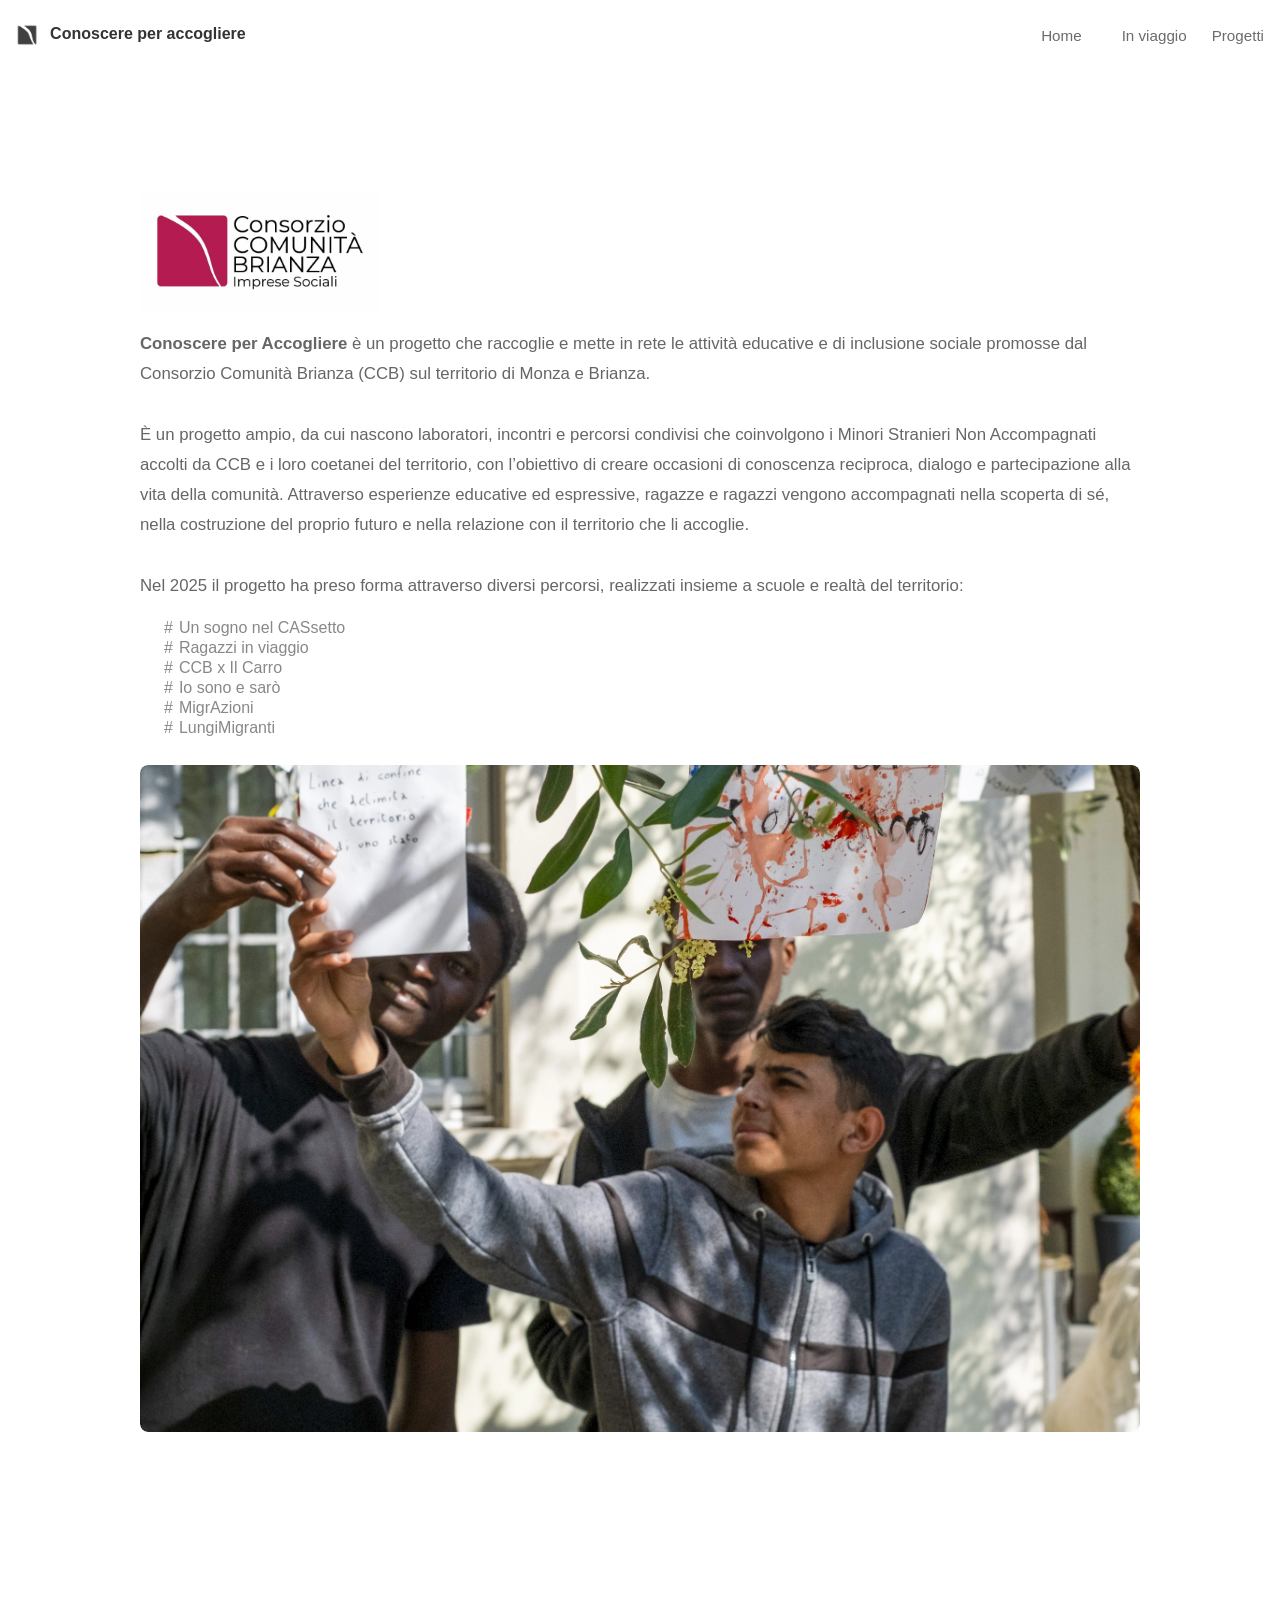
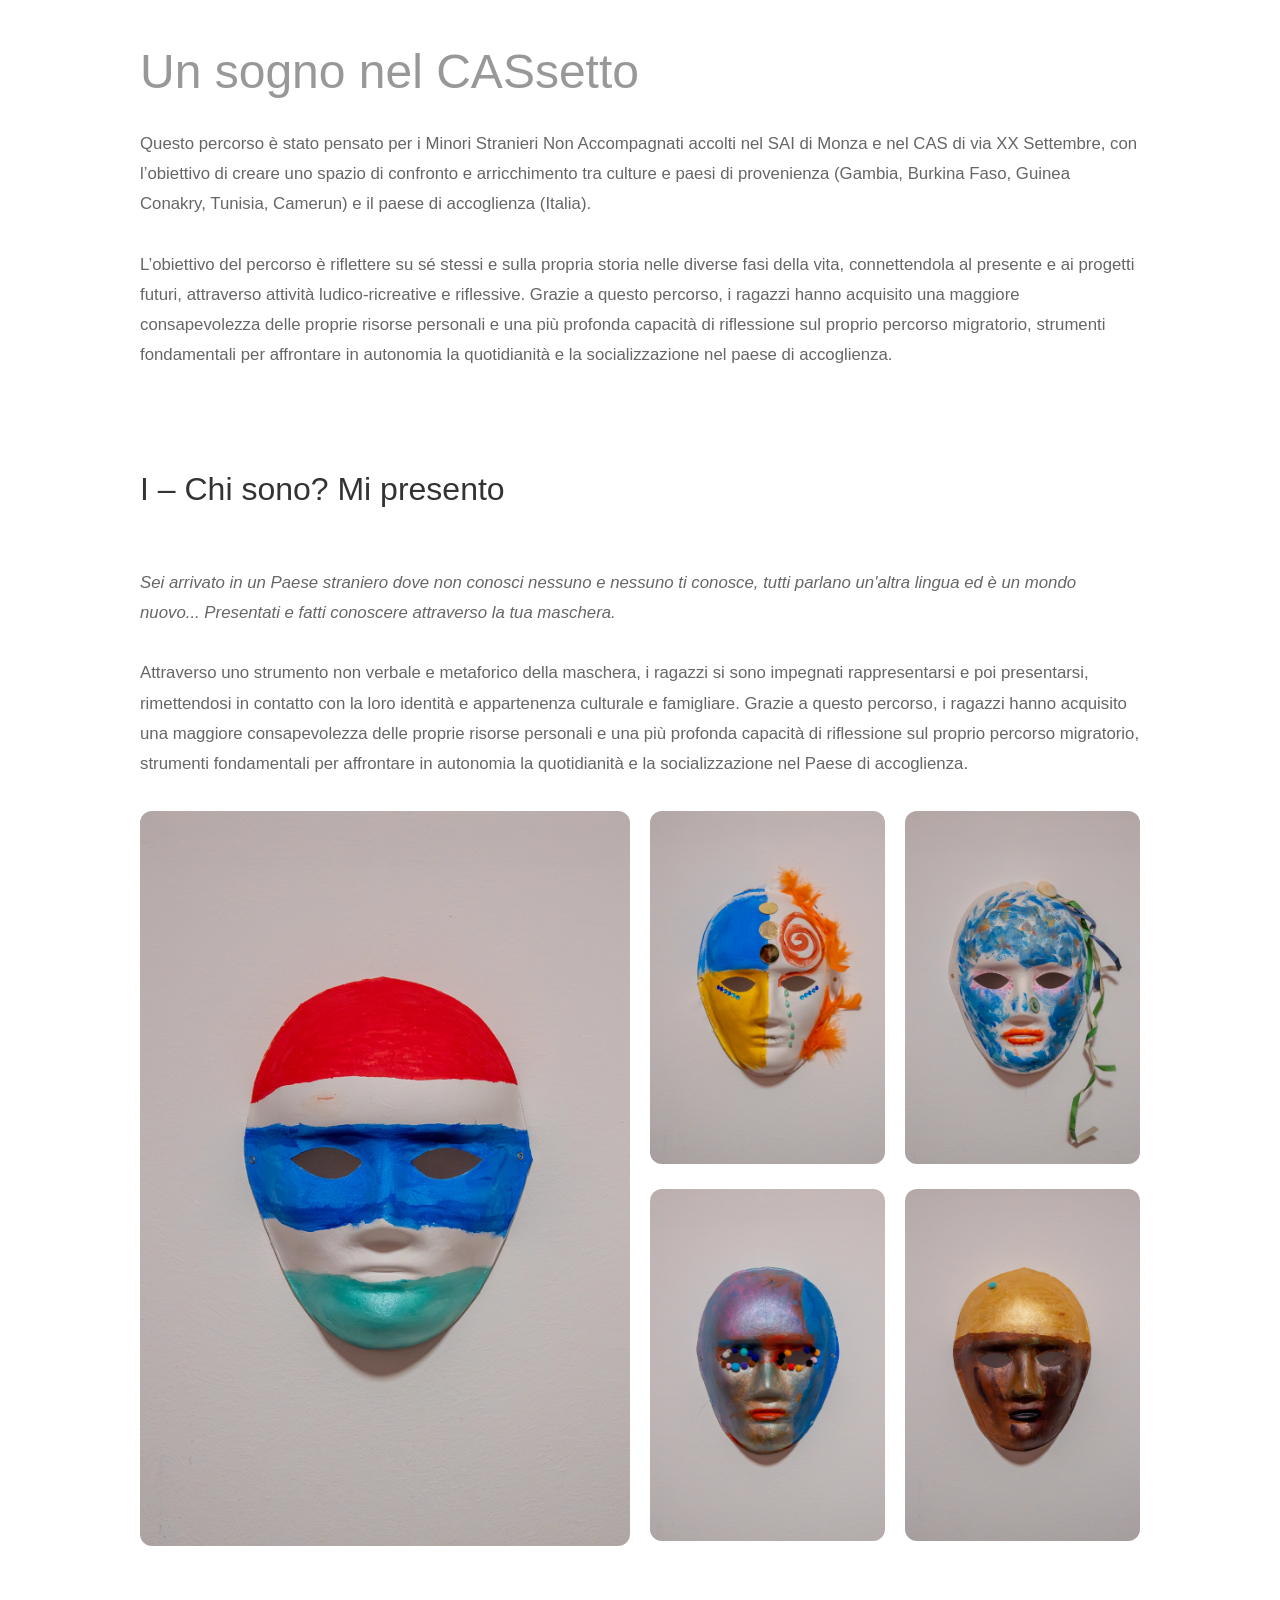
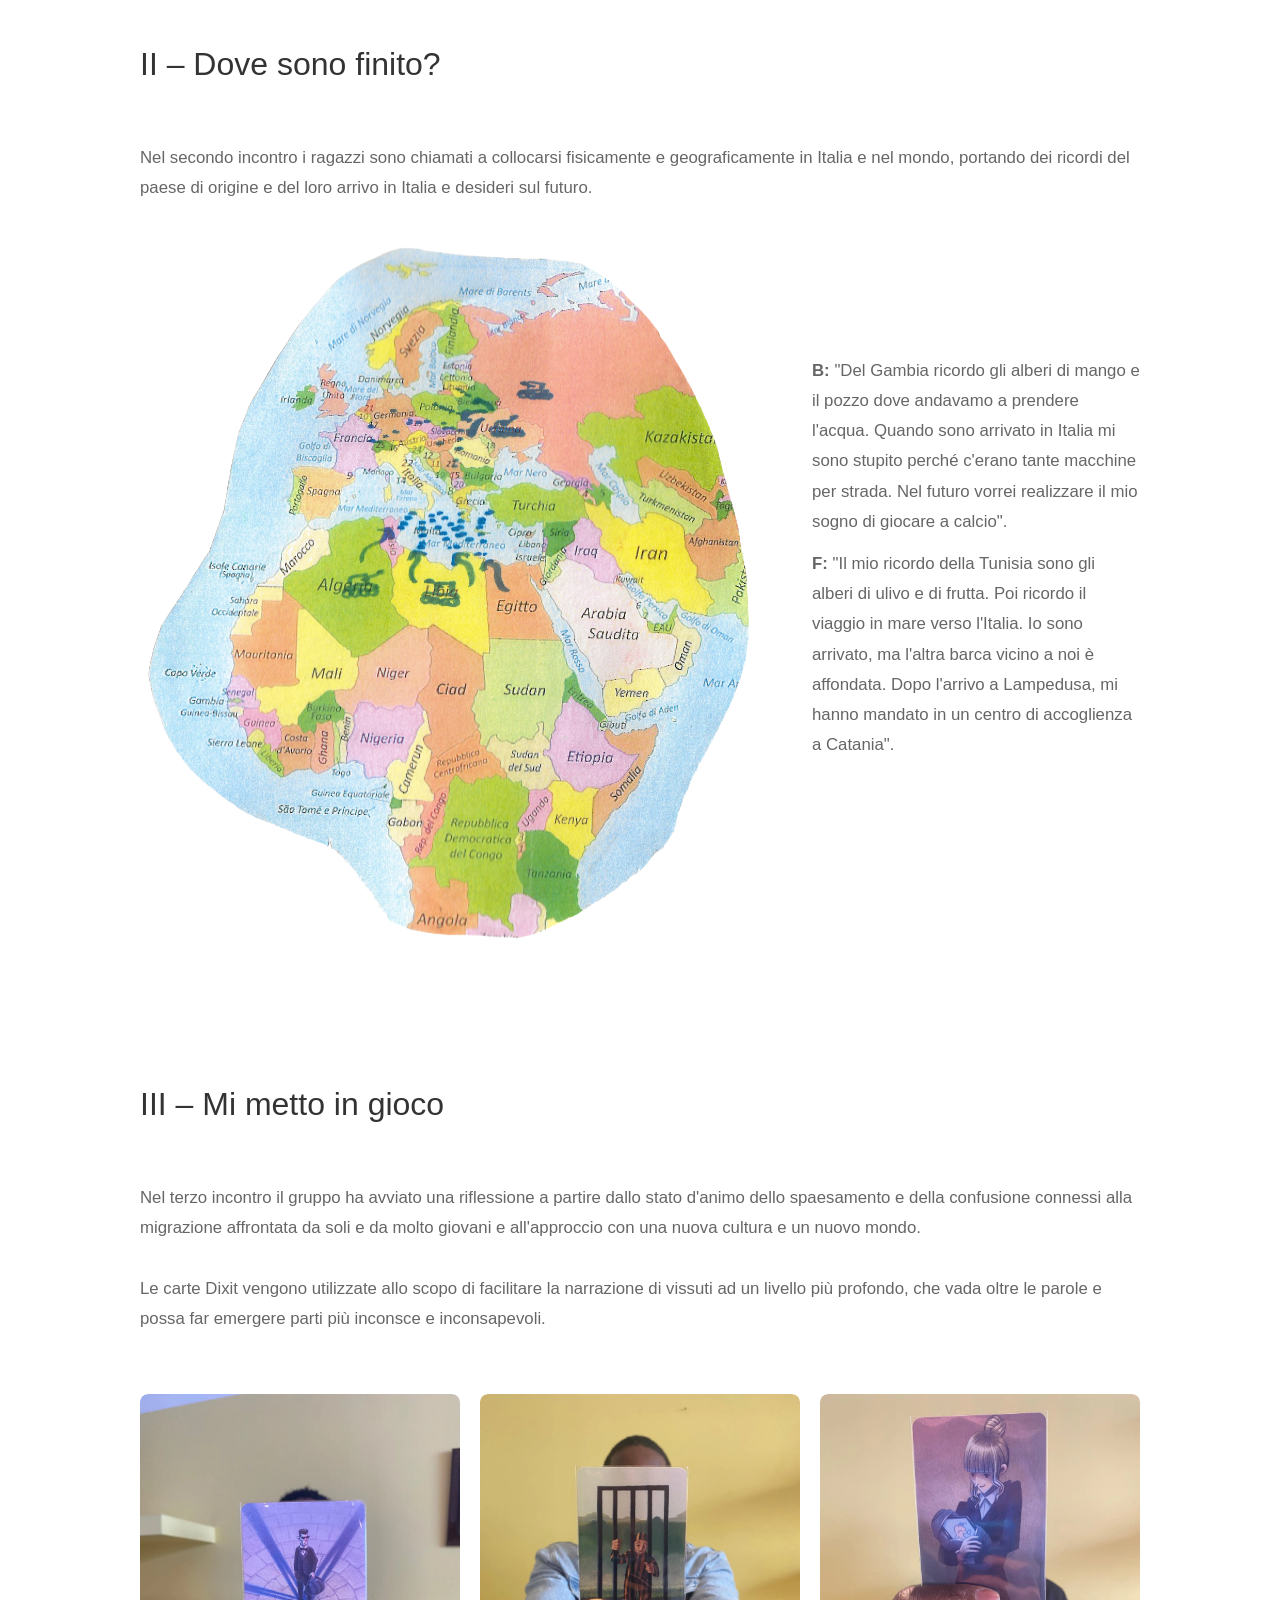
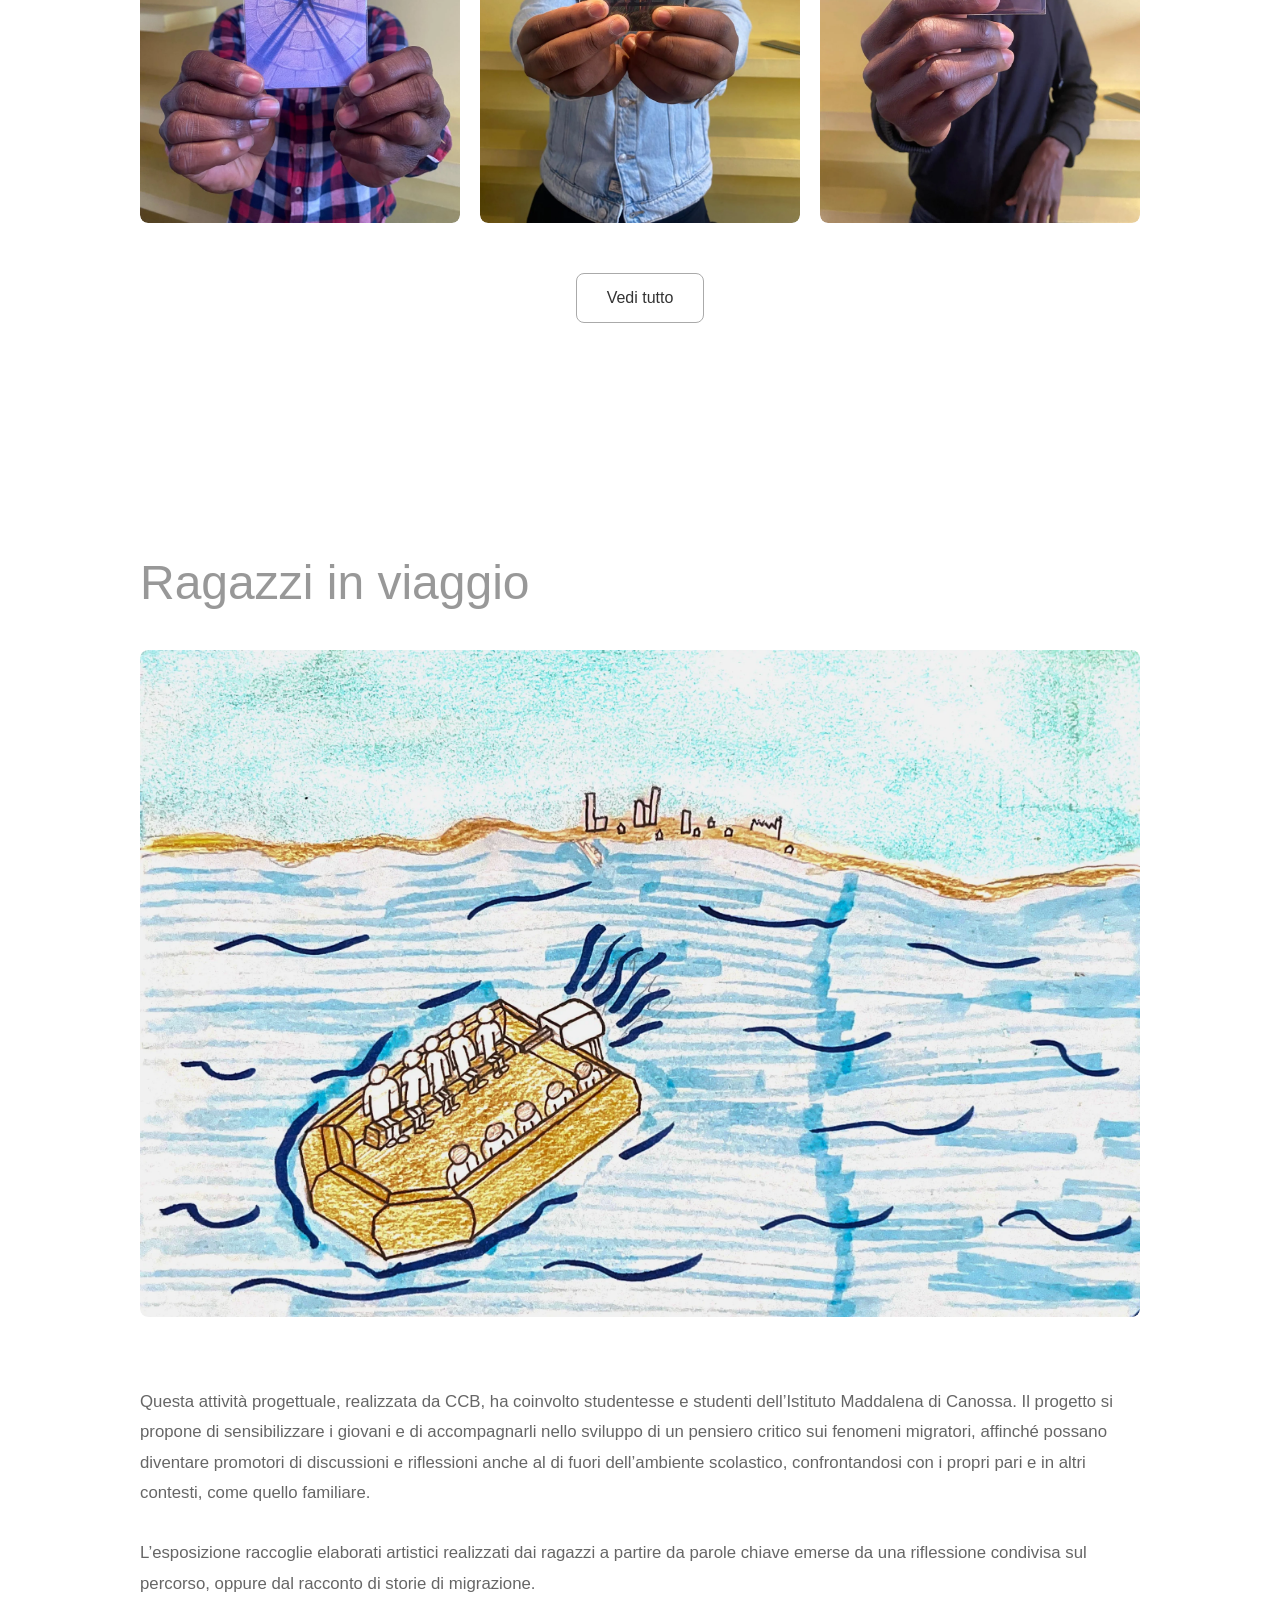
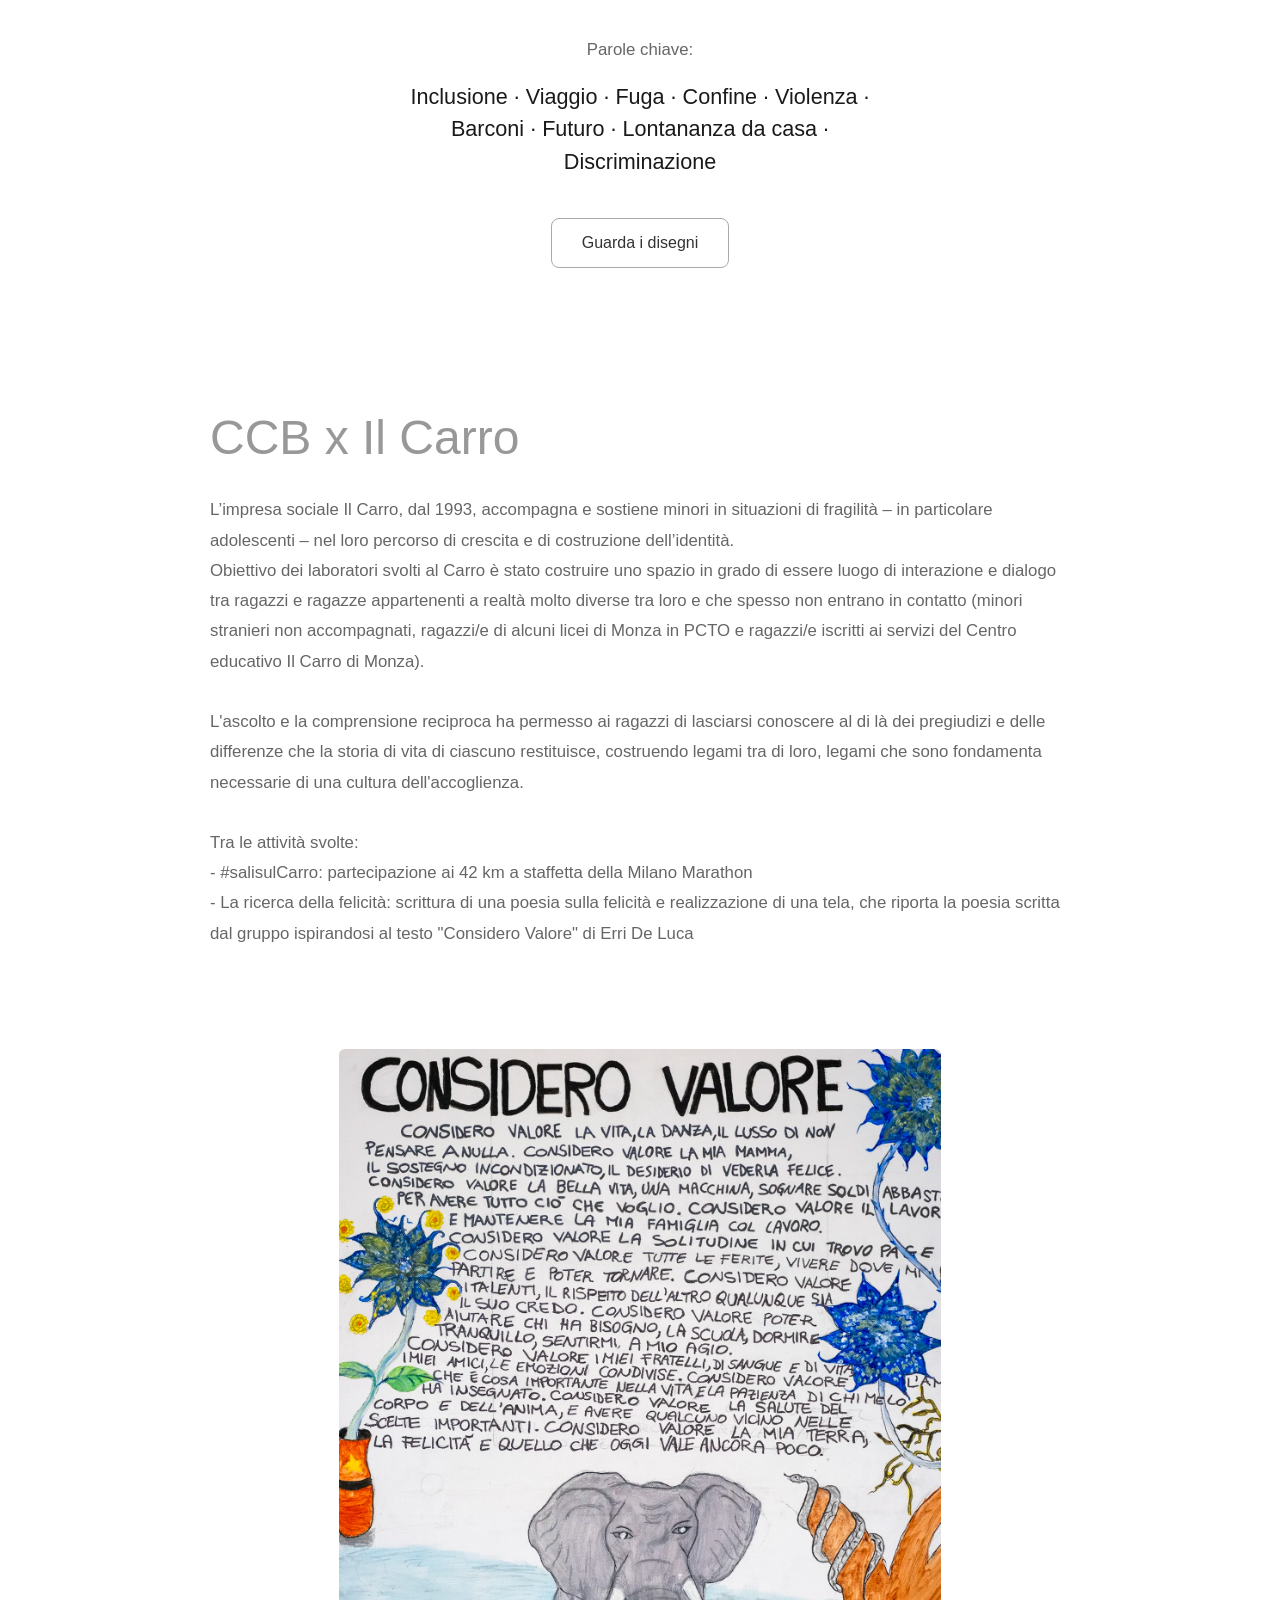
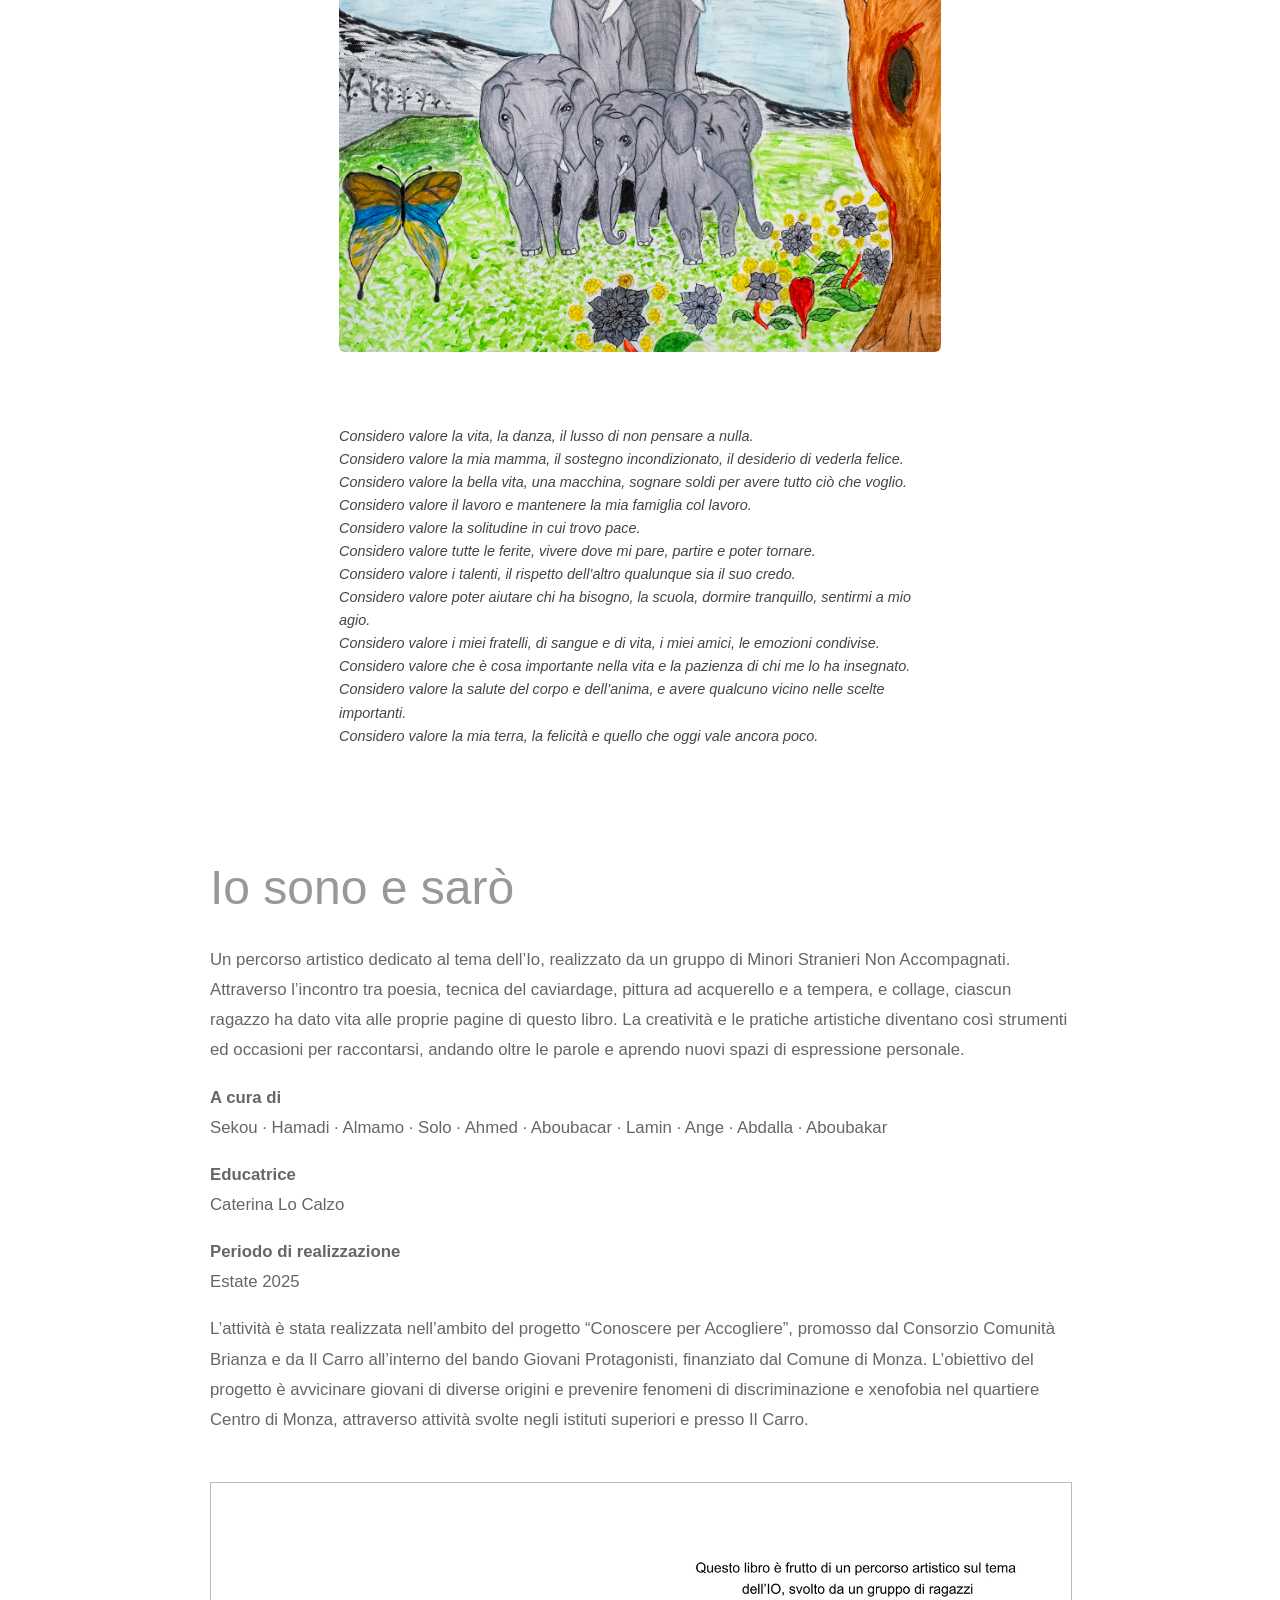
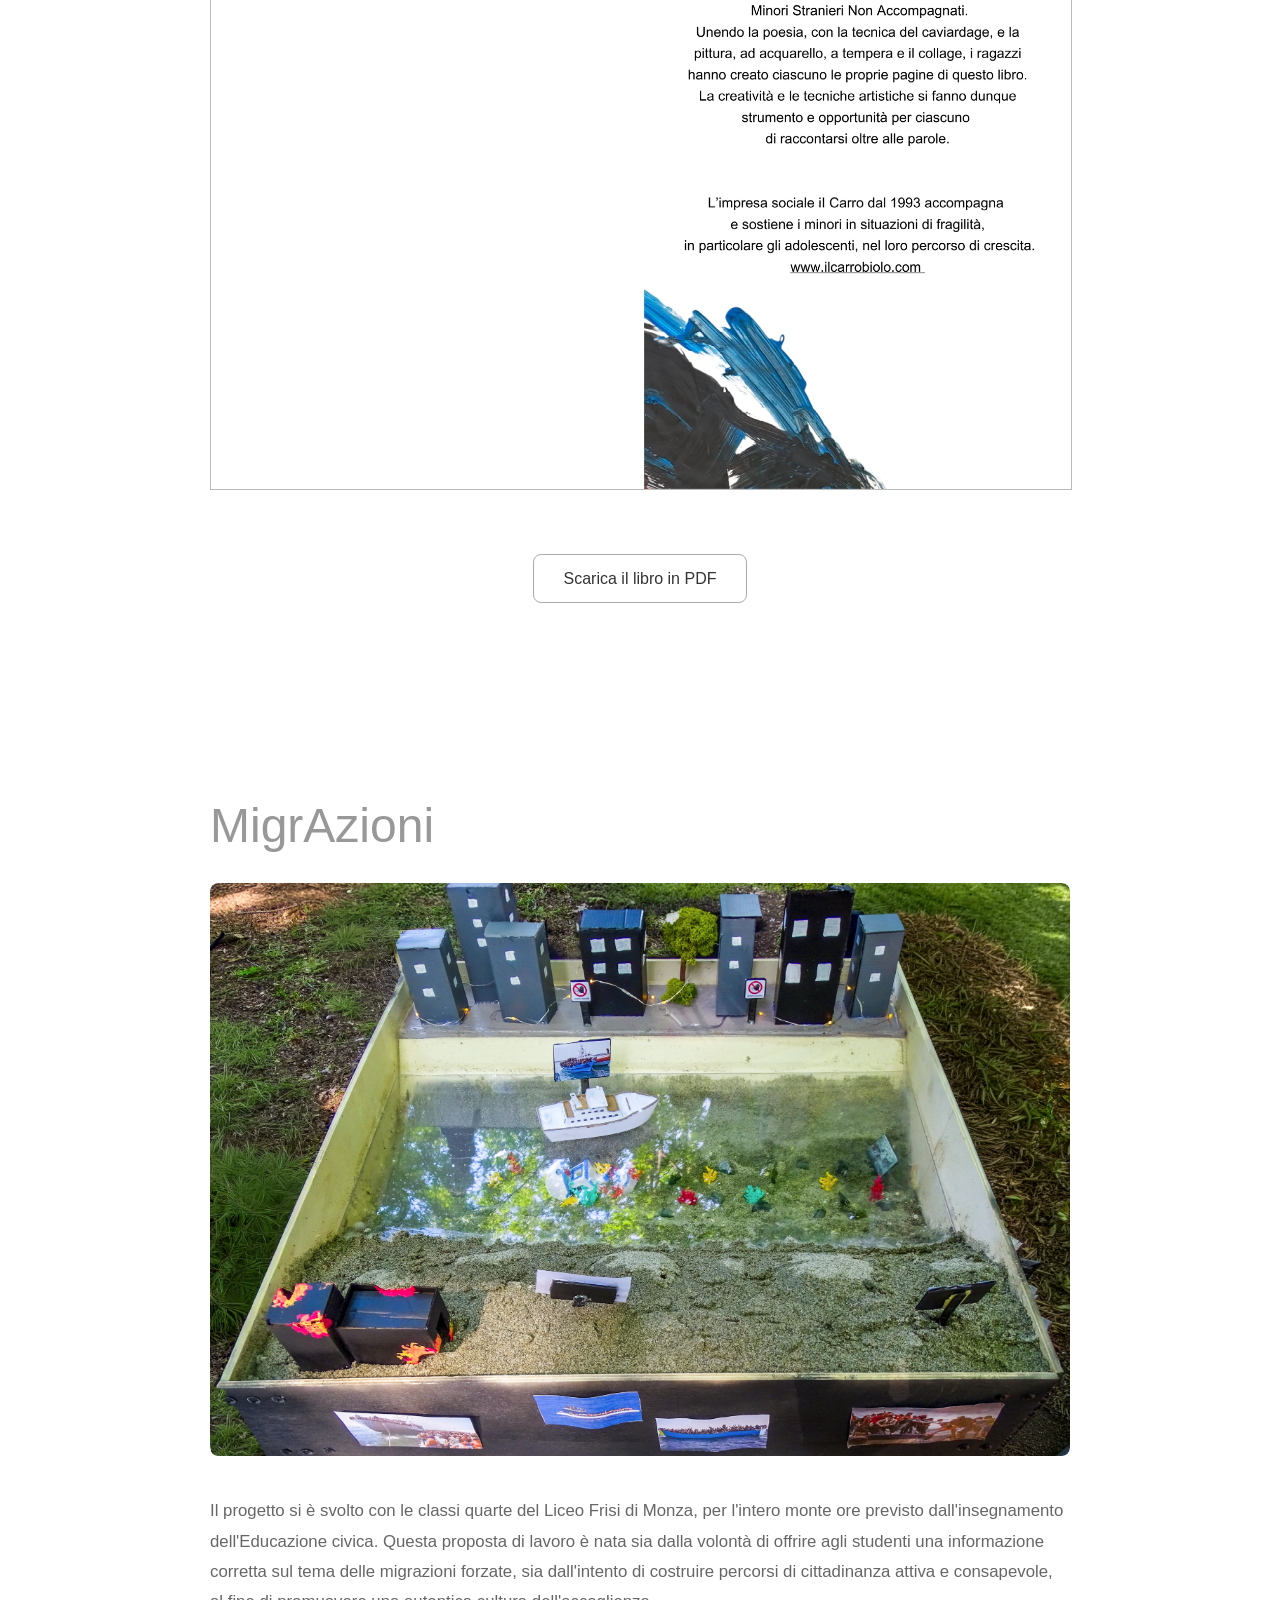
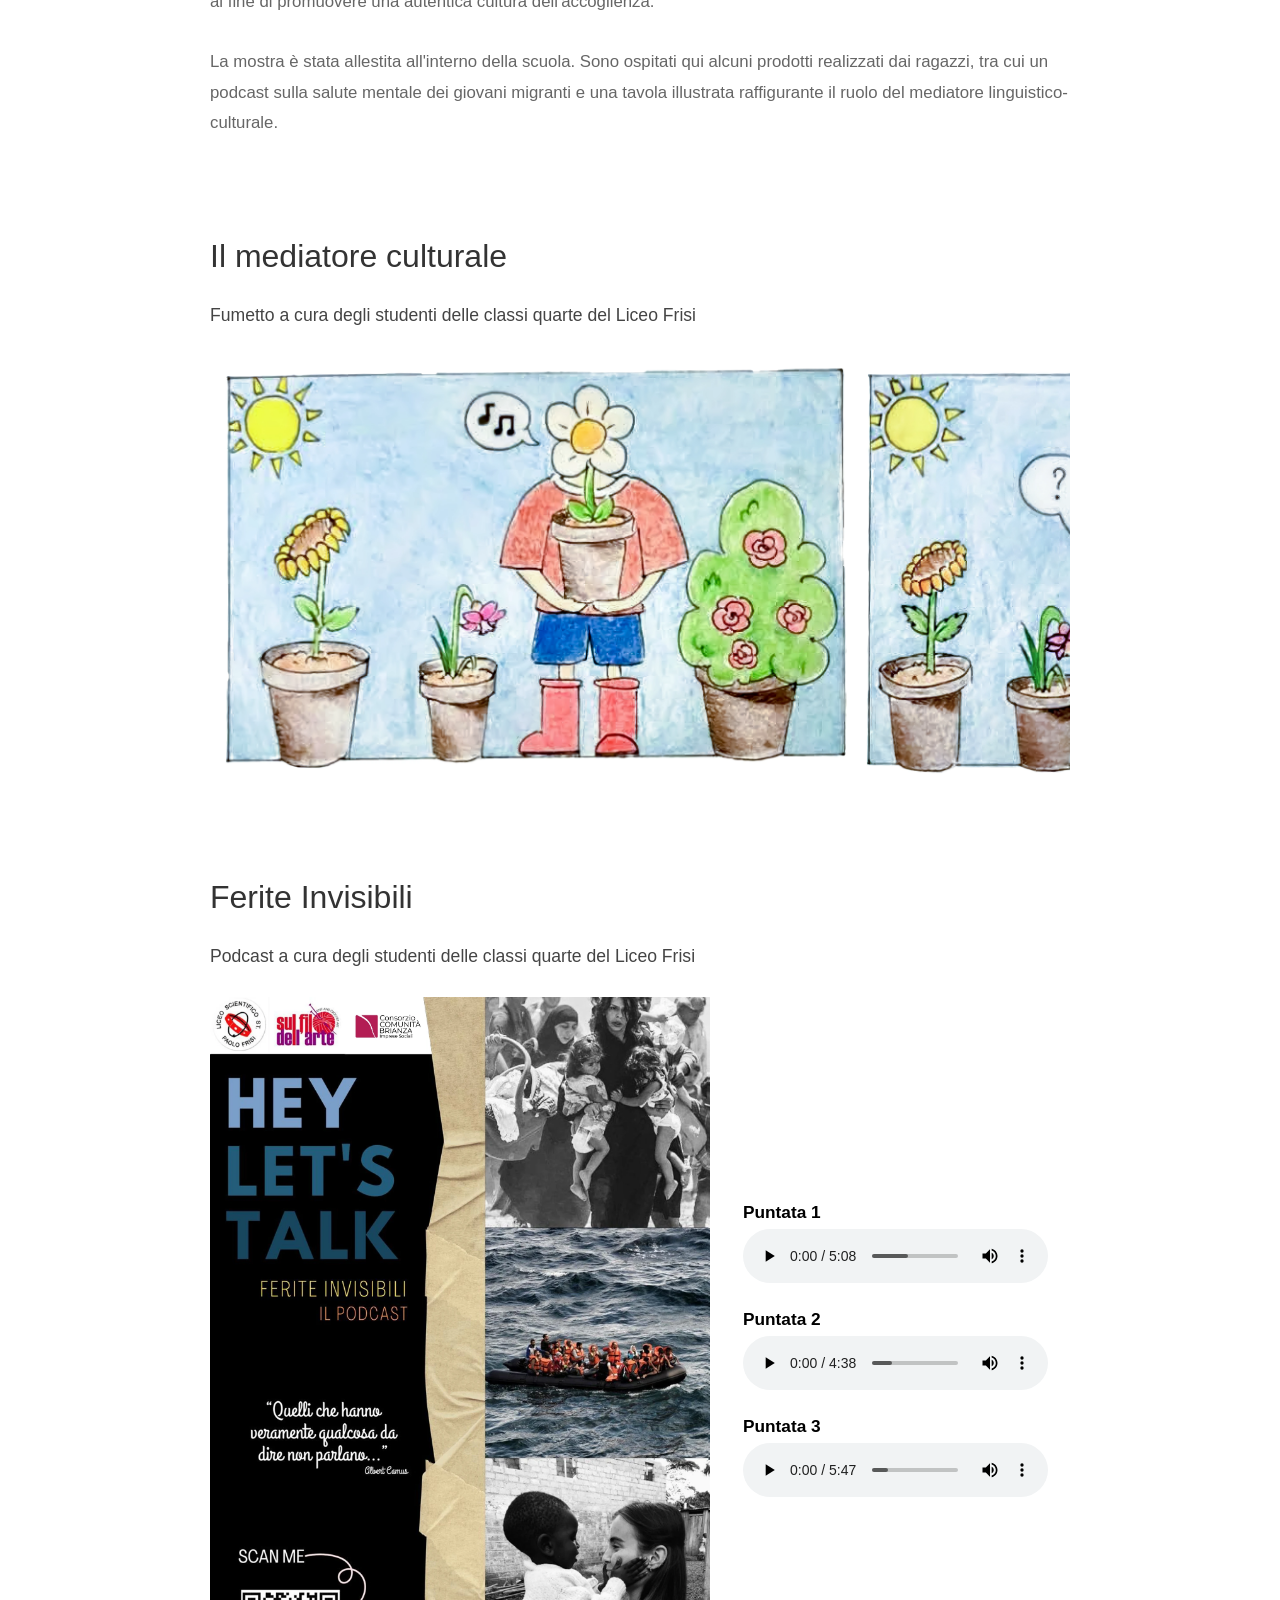
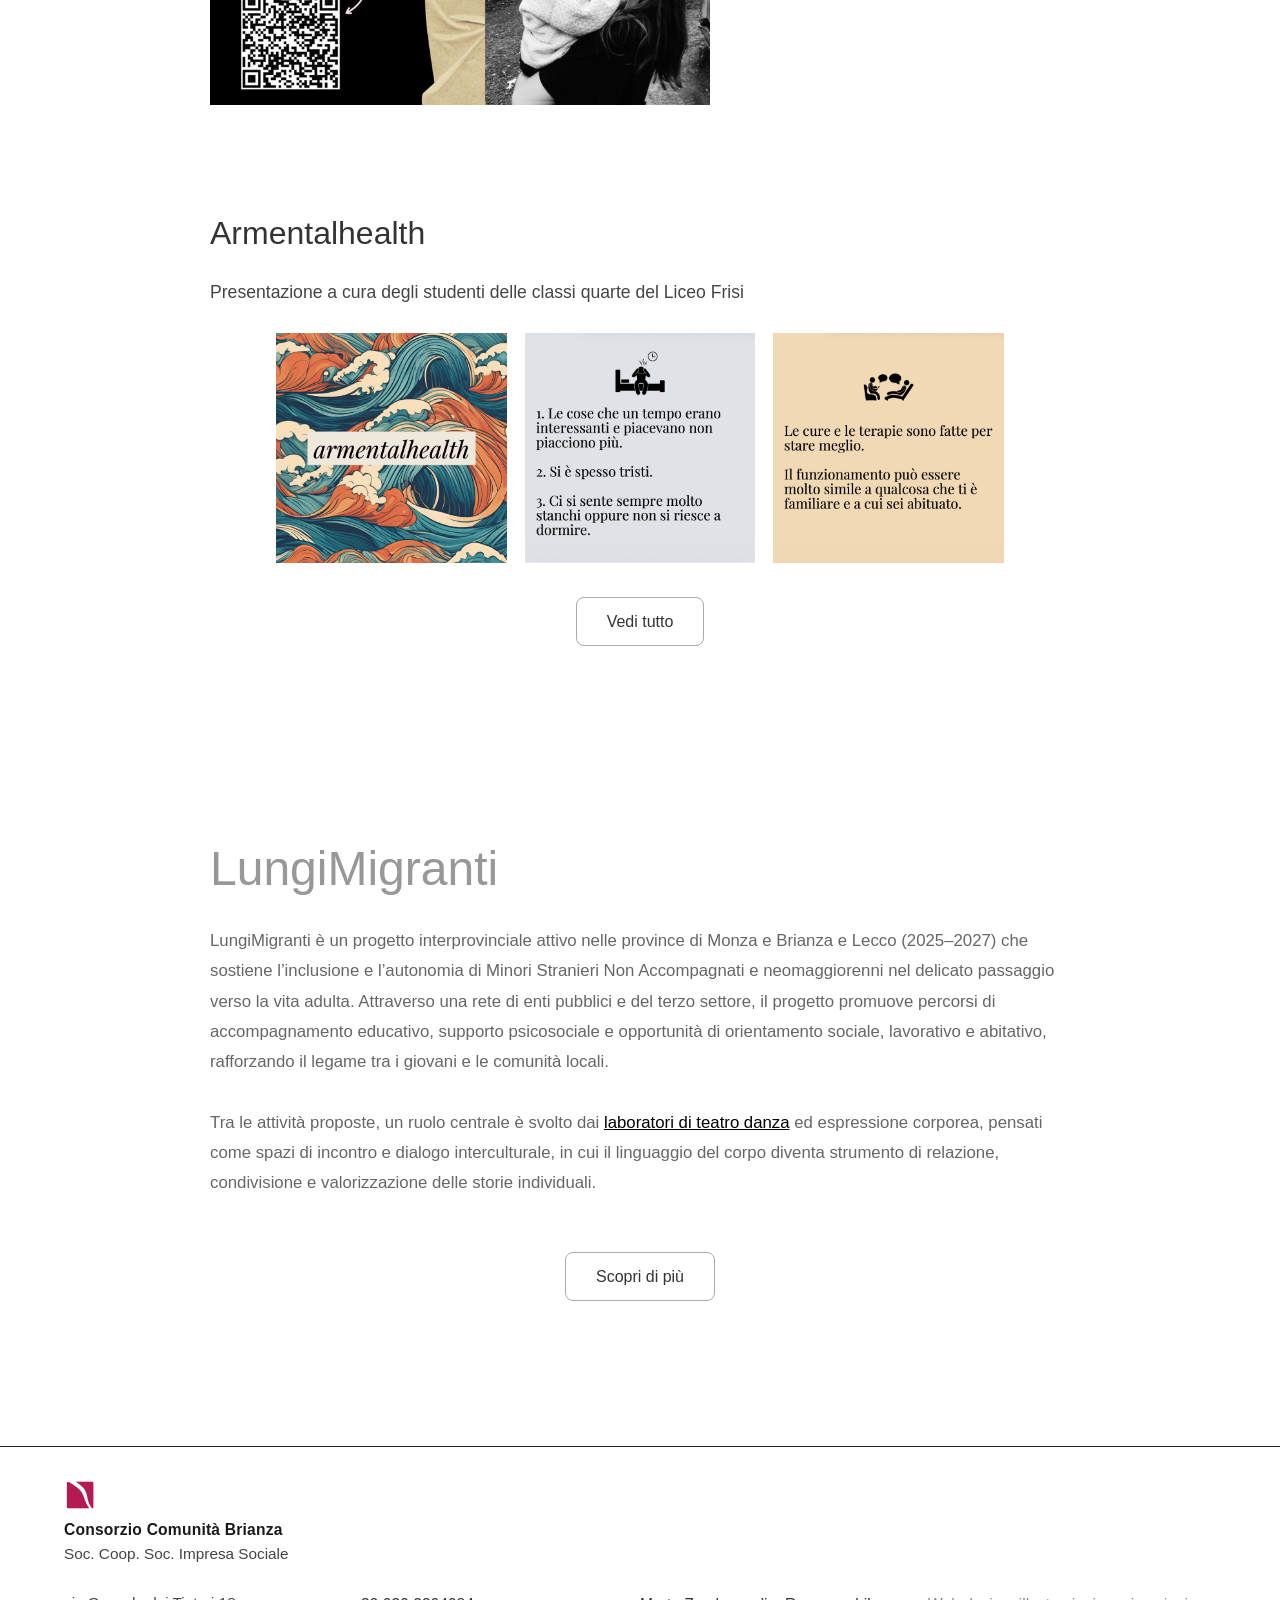
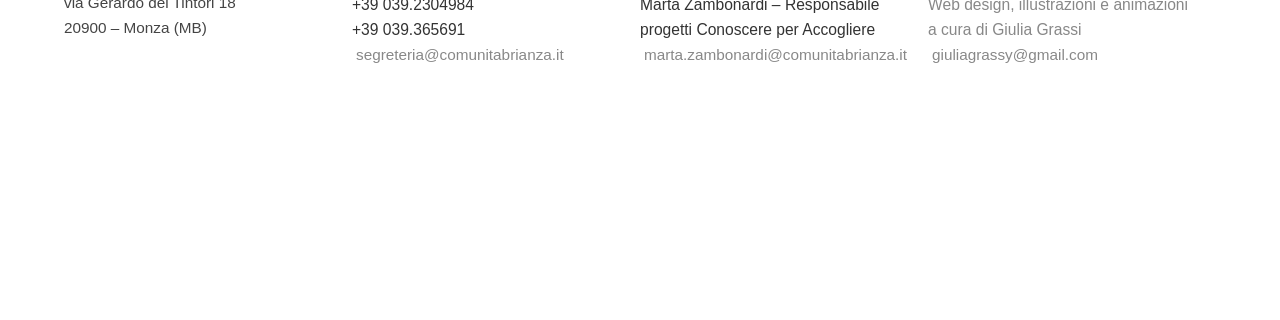
==== commit c25a5e03: "correzioni grafiche" ====
--- a/about.html
+++ b/about.html
@@ -1134,24 +1134,27 @@
                         <div style="text-align: center; margin-bottom: 160px; margin-top: 70px;">
                             <a href="https://comunitamonzabrianza.it/news/lungimigranti-una-rete-interprovinciale-per-linclusione-dei-msna-e-dei-neomaggiorenni/" target="_blank" class="gallery-toggle-btn" style="font-size: 1em; text-decoration: none;">Scopri di più</a>
                         </div>
-    <footer style="width: 100vw; background: none; color: #333; padding: 32px 0 0 0; text-align: center; font-size: 1.05em; margin-top: 48px; border: none; position: relative; left: 50%; right: 50%; margin-left: -50vw; margin-right: -50vw; border-top: 0.5px solid #222;">
-        <div style="display: flex; flex-wrap: wrap; justify-content: center; gap: 0; align-items: flex-end; font-size: 0.93em; margin: 0; padding: 0 5vw; border: none; width: 100vw; box-sizing: border-box; min-height: 90px; ">
+    <footer style="width: 100vw; background: none; color: #333; padding: 32px 0 0 0; text-align: center; font-size: 1.05em; margin-top: 48px; border: none; position: relative; left: 50%; right: 50%; margin-left: -50vw; margin-right: -50vw; border-top: 0.5px solid #222; margin-bottom: 120px;">
+        <div style="display: flex; flex-wrap: wrap; justify-content: center; gap: 0; align-items: flex-end; font-size: 0.93em; margin: 0; padding: 0 5vw; border: none; width: 100vw; box-sizing: border-box; min-height: 90px;">
             <div style="flex: 1 1 0; min-width: 120px; max-width: 25%; padding: 0; text-align: left; border: none; margin: 0; height: 100%; display: flex; flex-direction: column; justify-content: flex-end; align-items: flex-start; font-size: 1em; line-height: 1.6;">
                 <img src="images/CCB-logo2.webp" alt="Logo CCB" style="height:32px; width:auto; margin-bottom: 6px; display:block; align-self: flex-start; max-width: 90px;">
                 <a href="https://comunitamonzabrianza.it/" target="_blank" rel="noopener" style="font-weight: bold; color: #1a1a1a; margin-bottom: 0px; letter-spacing: 0.2px; font-size: 1em; text-decoration: none;">Consorzio Comunità Brianza</a>
-                <div style="color: #444; margin-bottom: 2px; font-size: 0.98em;">Soc. Coop. Soc. Impresa Sociale</div>
+                <div style="color: #444; margin-bottom: 2px; font-size: 0.98em;">Soc. Coop. Soc. Impresa Sociale <br> <br>via Gerardo dei Tintori 18<br>
+                20900 – Monza (MB)</div>
                 <div style="height: 1.8em;"></div>
             </div>
             <div style="flex: 1 1 0; min-width: 120px; max-width: 25%; padding: 0; text-align: left; border: none; margin: 0; height: 100%; display: flex; flex-direction: column; justify-content: flex-end; font-size: 1em; line-height: 1.6;">
-                via Gerardo dei Tintori 18<br>
-                20900 – Monza (MB) <br>
-                   <div style="height: 1.8em;"></div>
+               +39 039.2304984<br>
+                +39 039.365691<br>
+                <a href="mailto:segreteria@comunitabrianza.it" class="footer-link" style="color: #888; text-decoration: none; font-weight: 500; margin-bottom: 2px; font-size: 0.98em; padding: 1px 4px; border-radius: 4px; transition: background 0.18s, box-shadow 0.18s;">segreteria@comunitabrianza.it</a>
+            
+                   
            
             </div>
             <div style="flex: 1 1 0; min-width: 120px; max-width: 25%; padding: 0; text-align: left; border: none; margin: 0; height: 100%; display: flex; flex-direction: column; justify-content: flex-end; font-size: 1em; line-height: 1.6;">
-                +39 039.2304984<br>
-                +39 039.365691<br>
-                <a href="mailto:segreteria@comunitabrianza.it" class="footer-link" style="color: #222; text-decoration: none; font-weight: 500; margin-bottom: 2px; font-size: 0.98em; padding: 1px 4px; border-radius: 4px; transition: background 0.18s, box-shadow 0.18s;">segreteria@comunitabrianza.it</a>
+                Marta Zambonardi – Responsabile<br>
+                progetti Conoscere per Accogliere<br>
+                <a href="mailto:marta.zambonardi@comunitabrianza.it" class="footer-link" style="color: #888; text-decoration: none; font-weight: 500; margin-bottom: 2px; font-size: 0.98em; padding: 1px 4px; border-radius: 4px; transition: background 0.18s, box-shadow 0.18s;">marta.zambonardi@comunitabrianza.it</a>
             </div>
                 <div style="flex: 1 1 0; min-width: 120px; max-width: 25%; padding: 0; text-align: left; border: none; margin: 0; height: 100%; display: flex; flex-direction: column; justify-content: flex-end; font-size: 1em; line-height: 1.6; color: #888;">
                         Web design, illustrazioni e animazioni<br>
@@ -1160,7 +1163,7 @@
             </div>
             </div>
     </div>
-  
+    
     </style>
     <style>
         .footer-link:hover, .footer-link:focus {
--- a/style.css
+++ b/style.css
@@ -1893,9 +1893,9 @@
 .quote-box {
     margin: 40px 0;
     padding: 30px;
-    border: 2px solid #ddd;
+    border: 1px solid rgb(182, 182, 182);
     border-radius: 8px;
-    background-color: #f9f9f9;
+    background-color: #ffffff;
 }
 
 .quote-text {
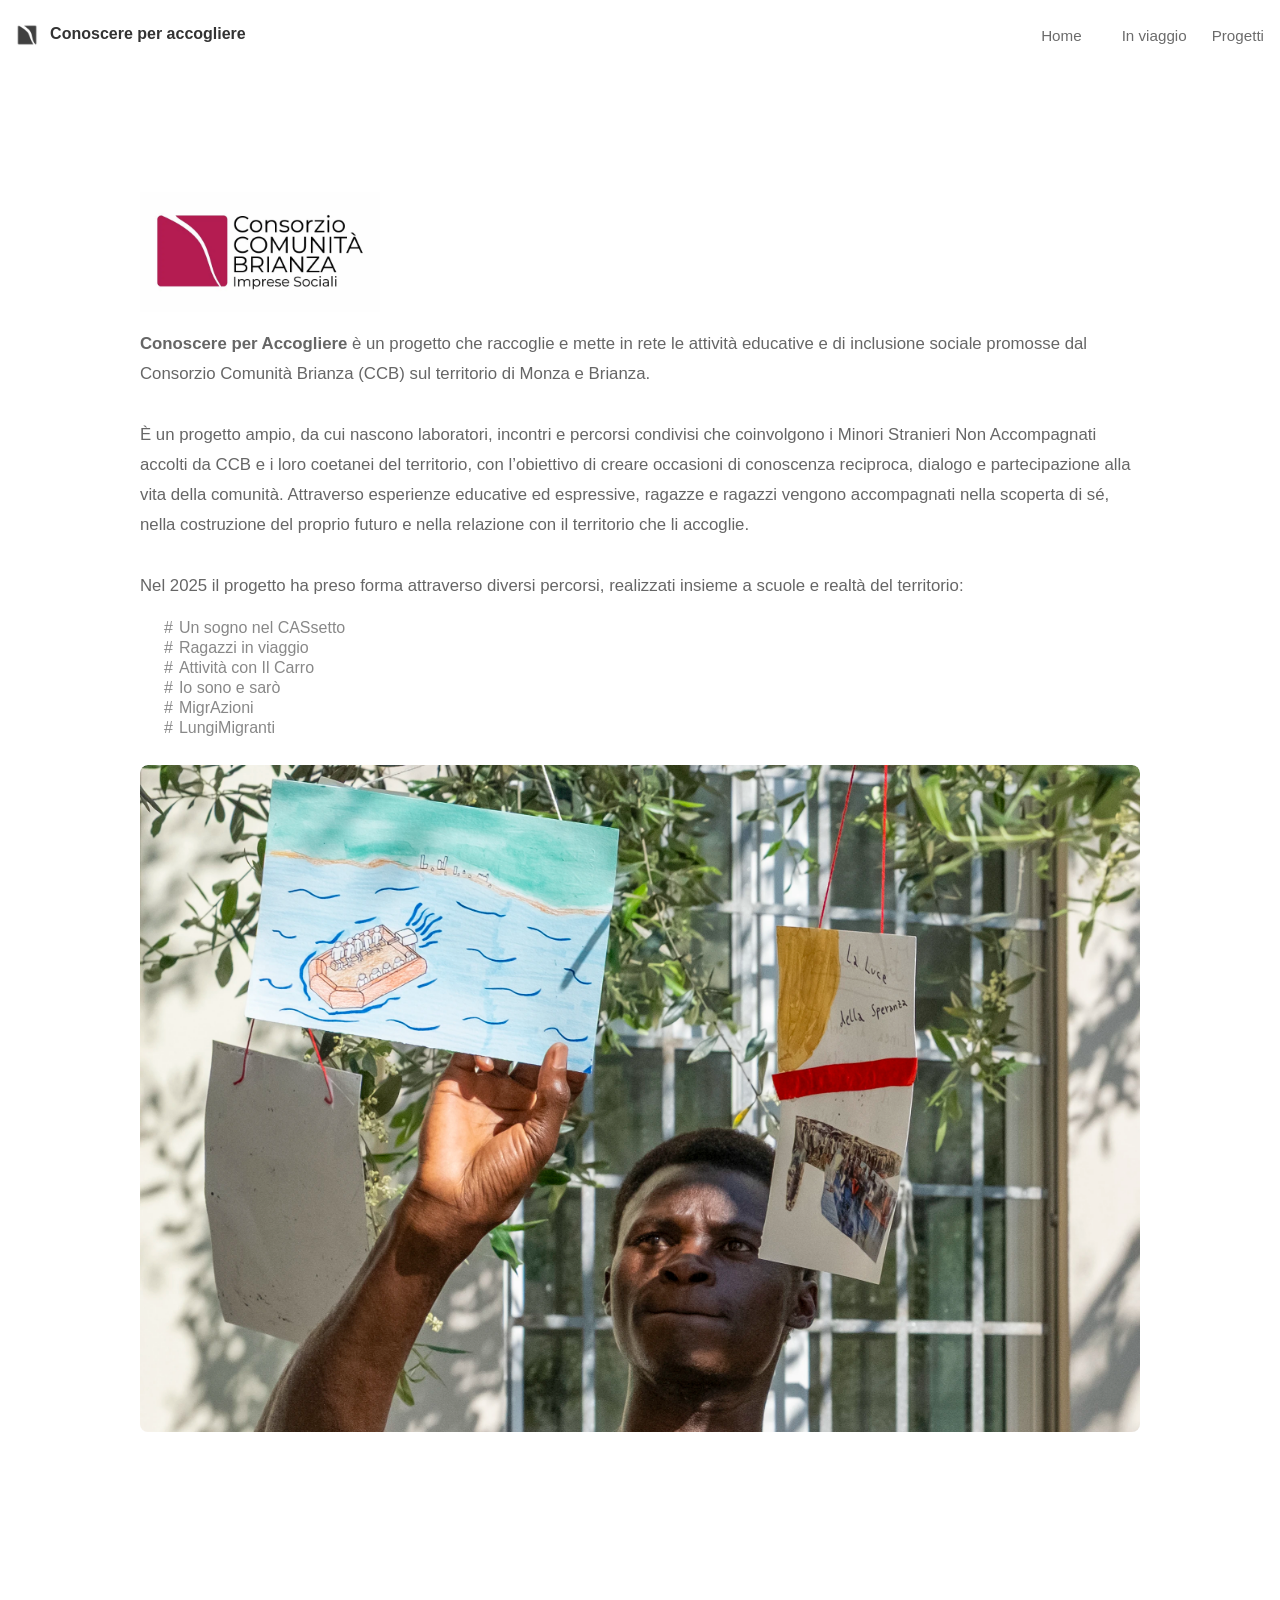
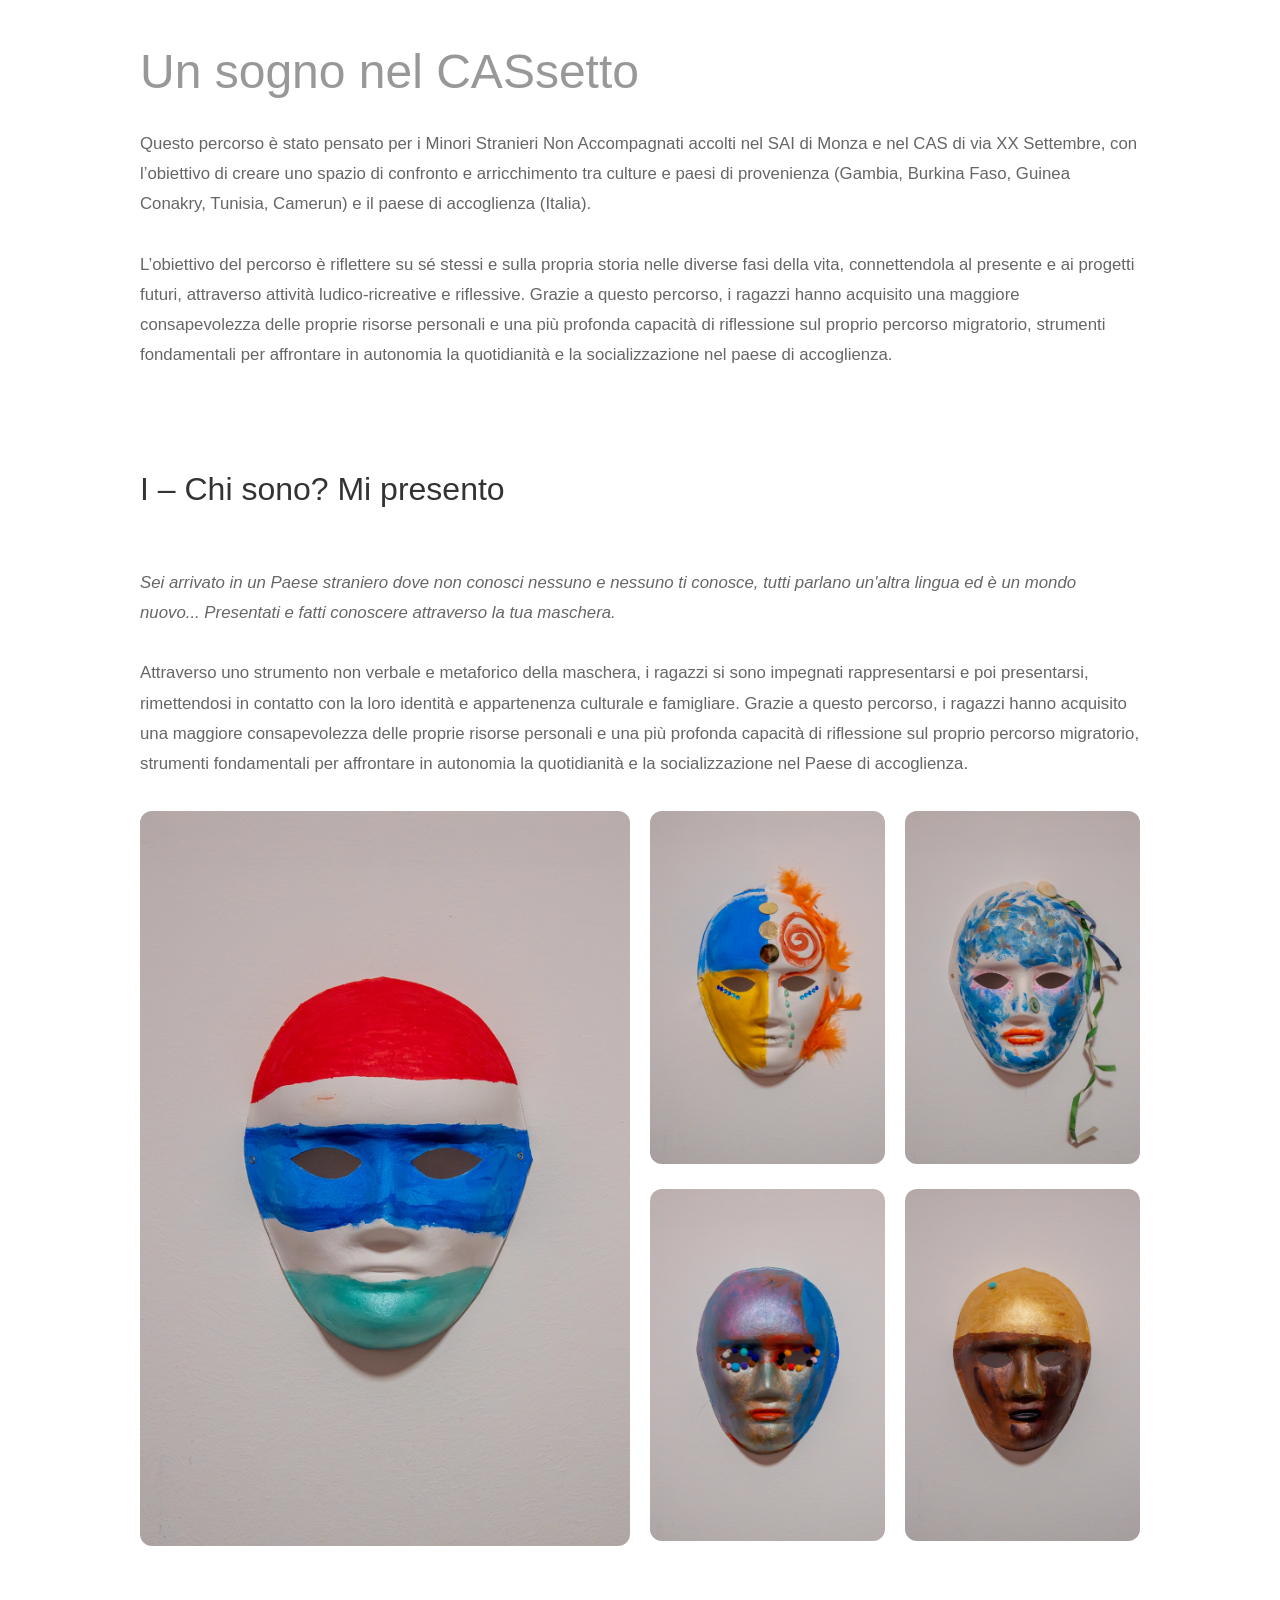
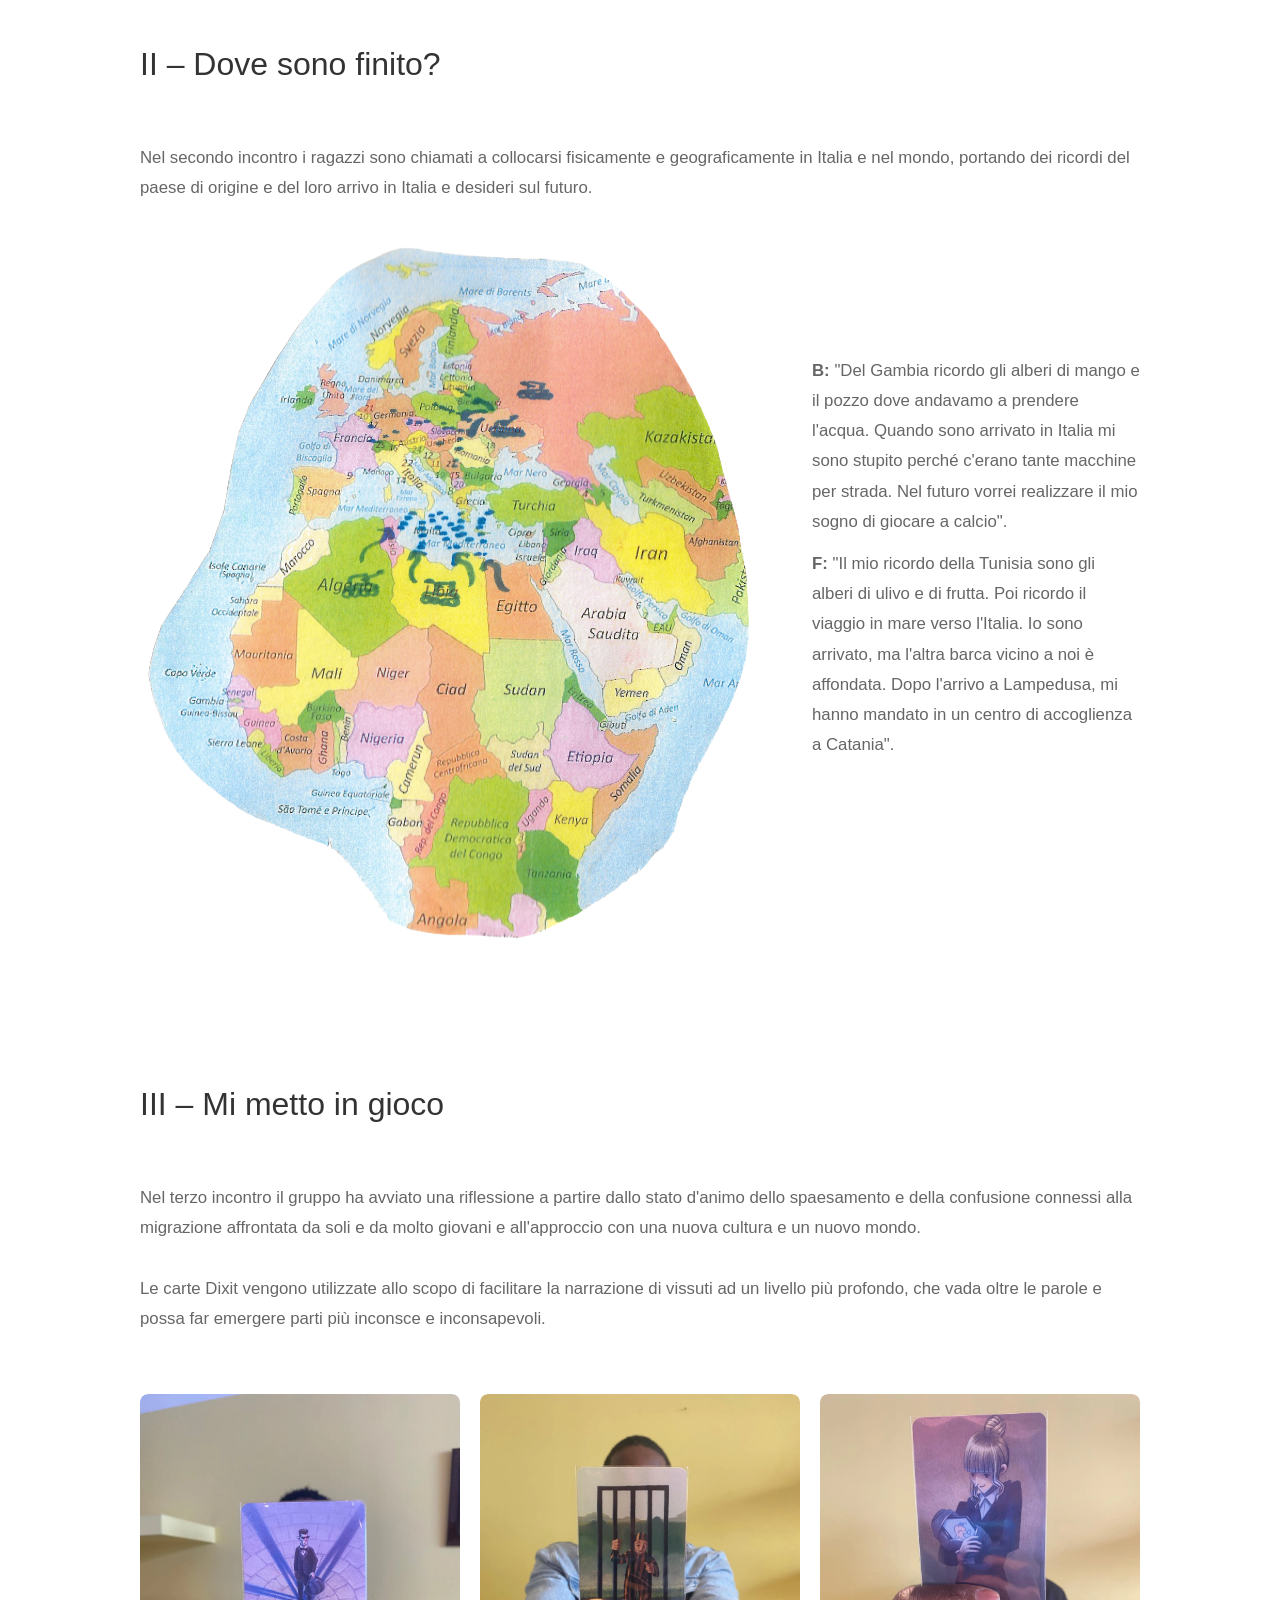
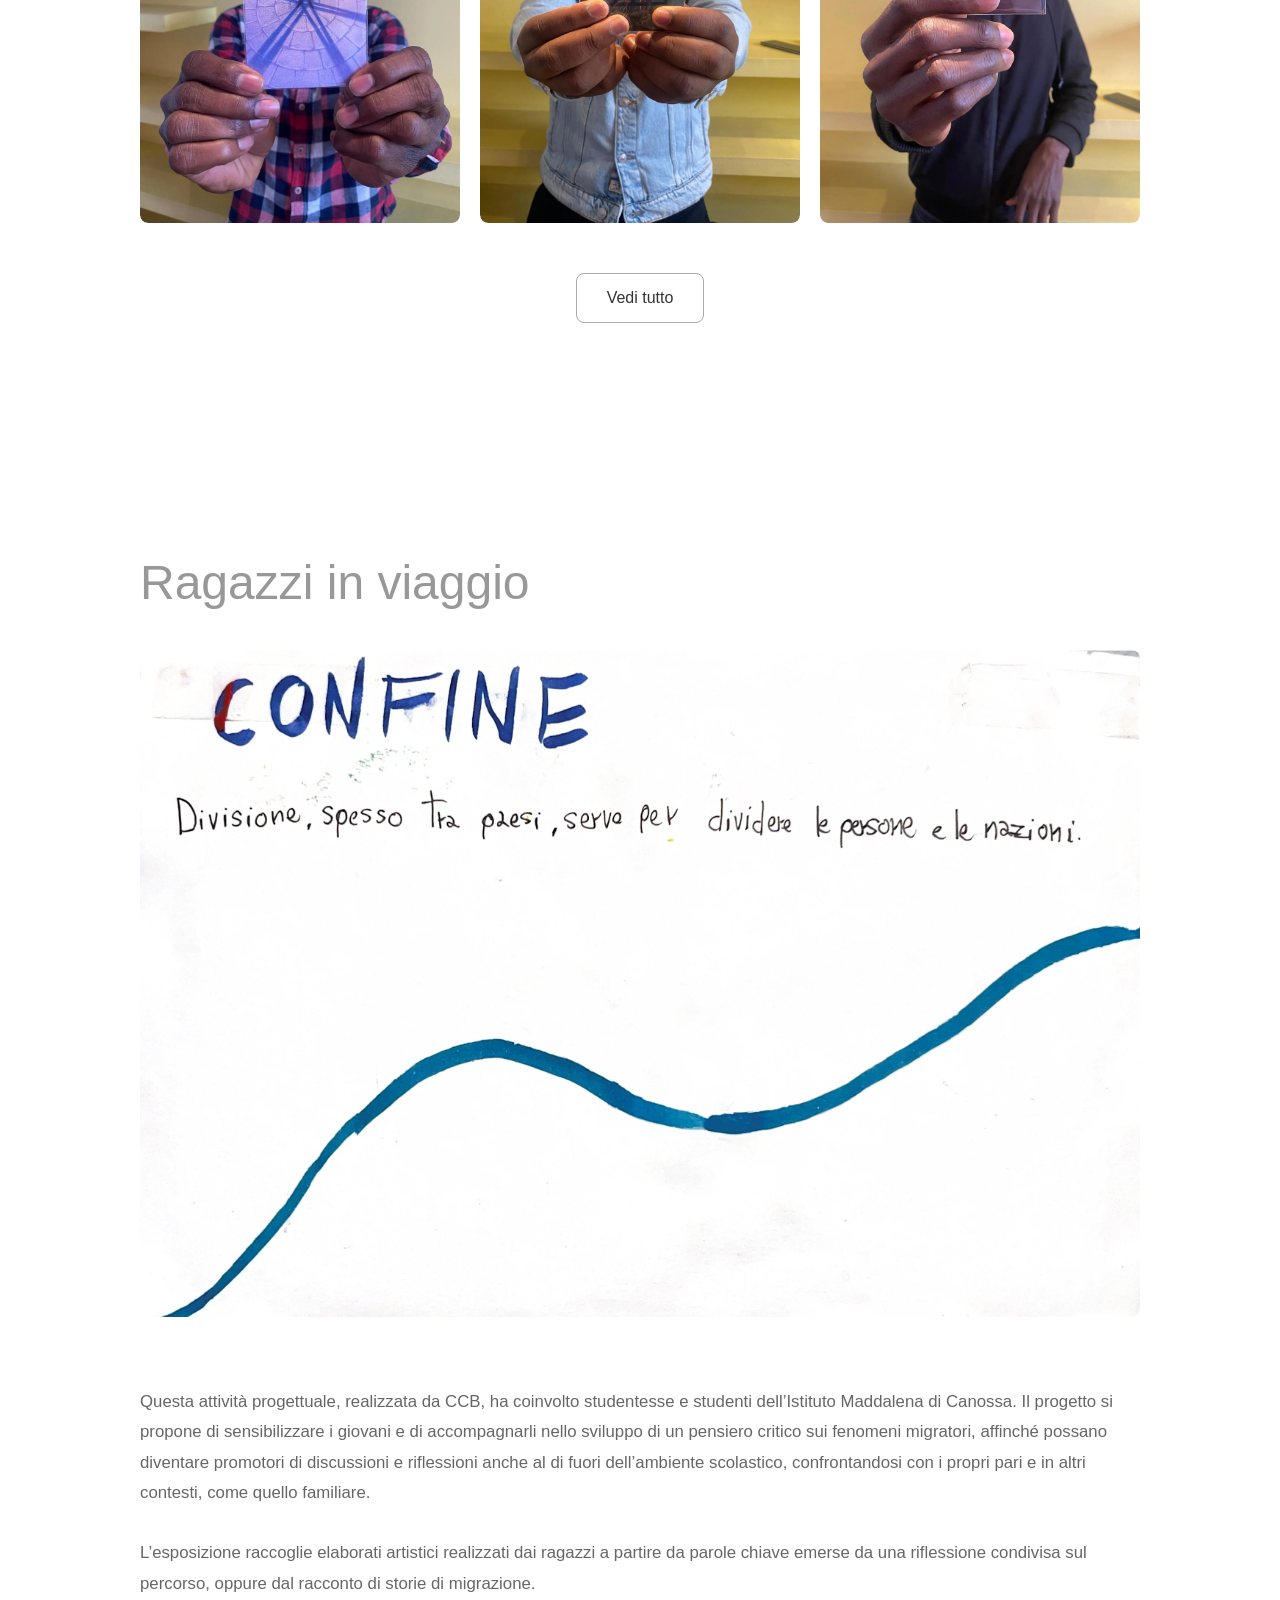
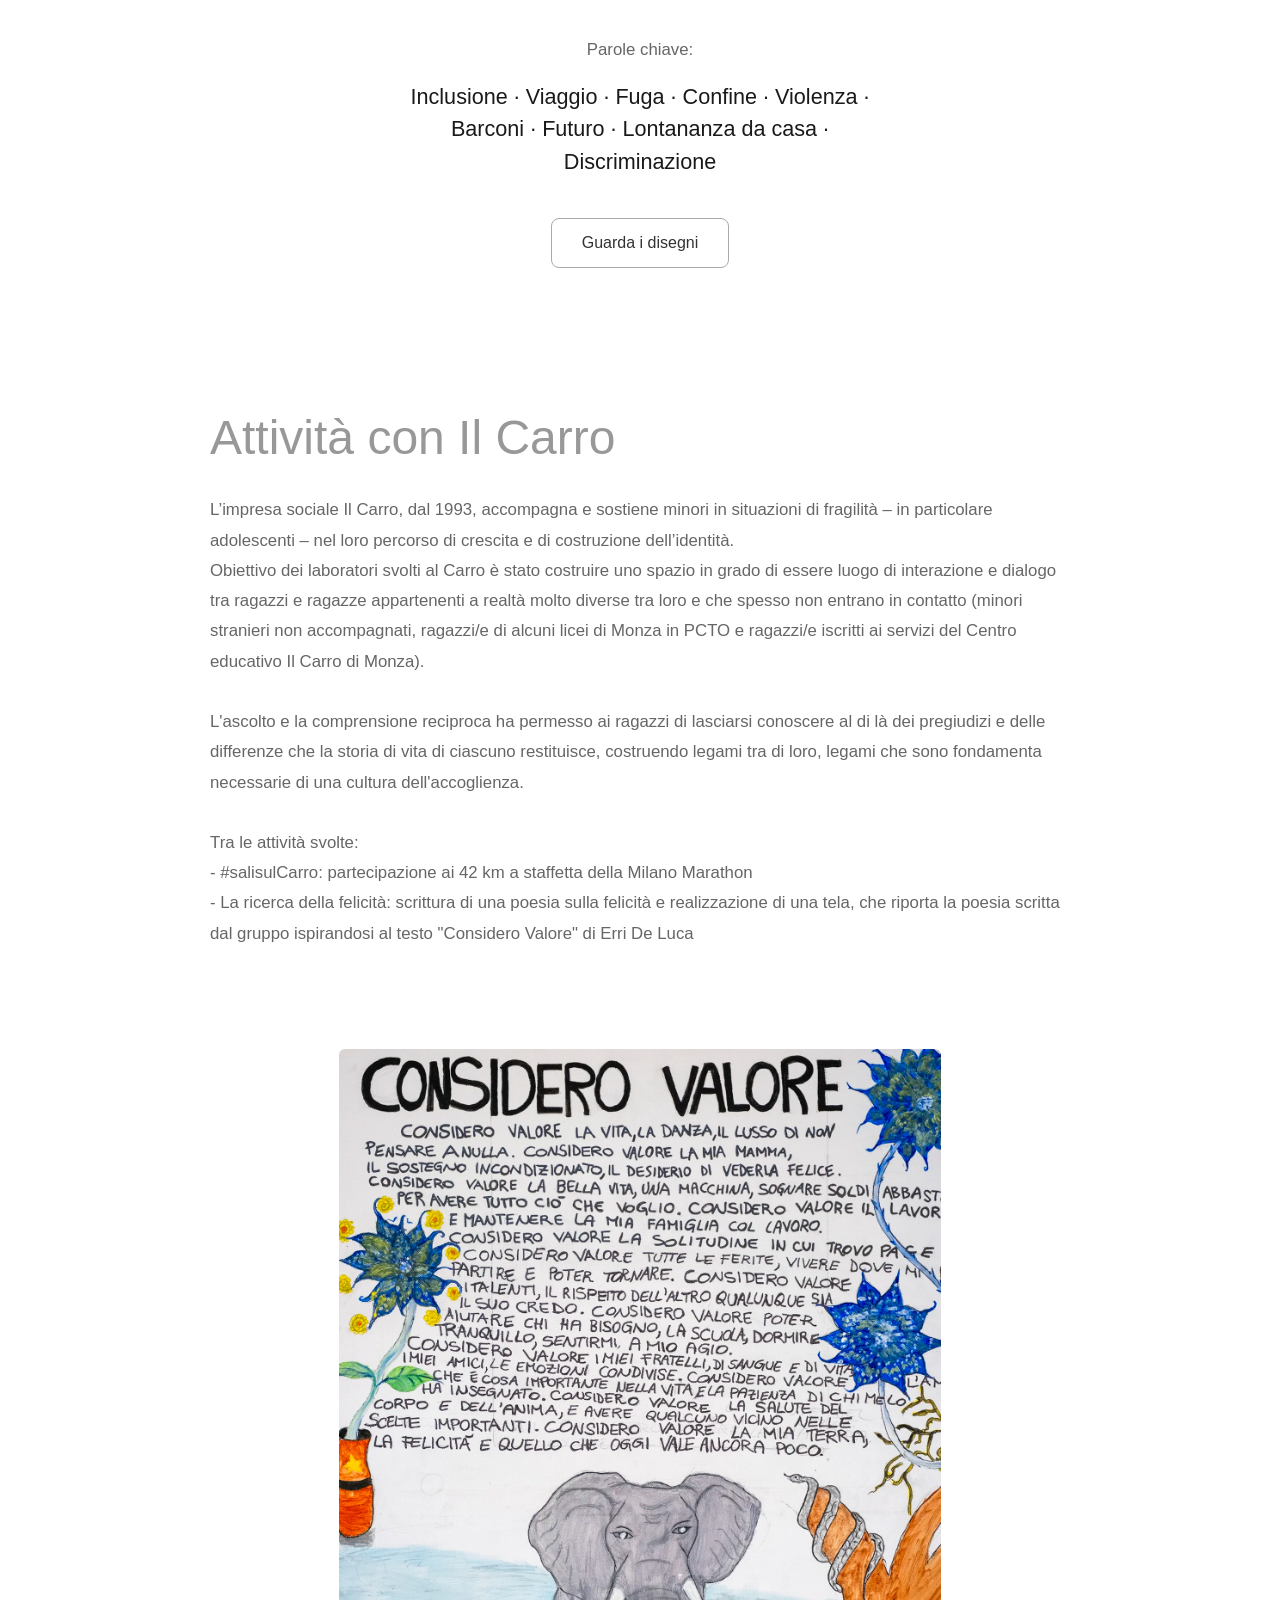
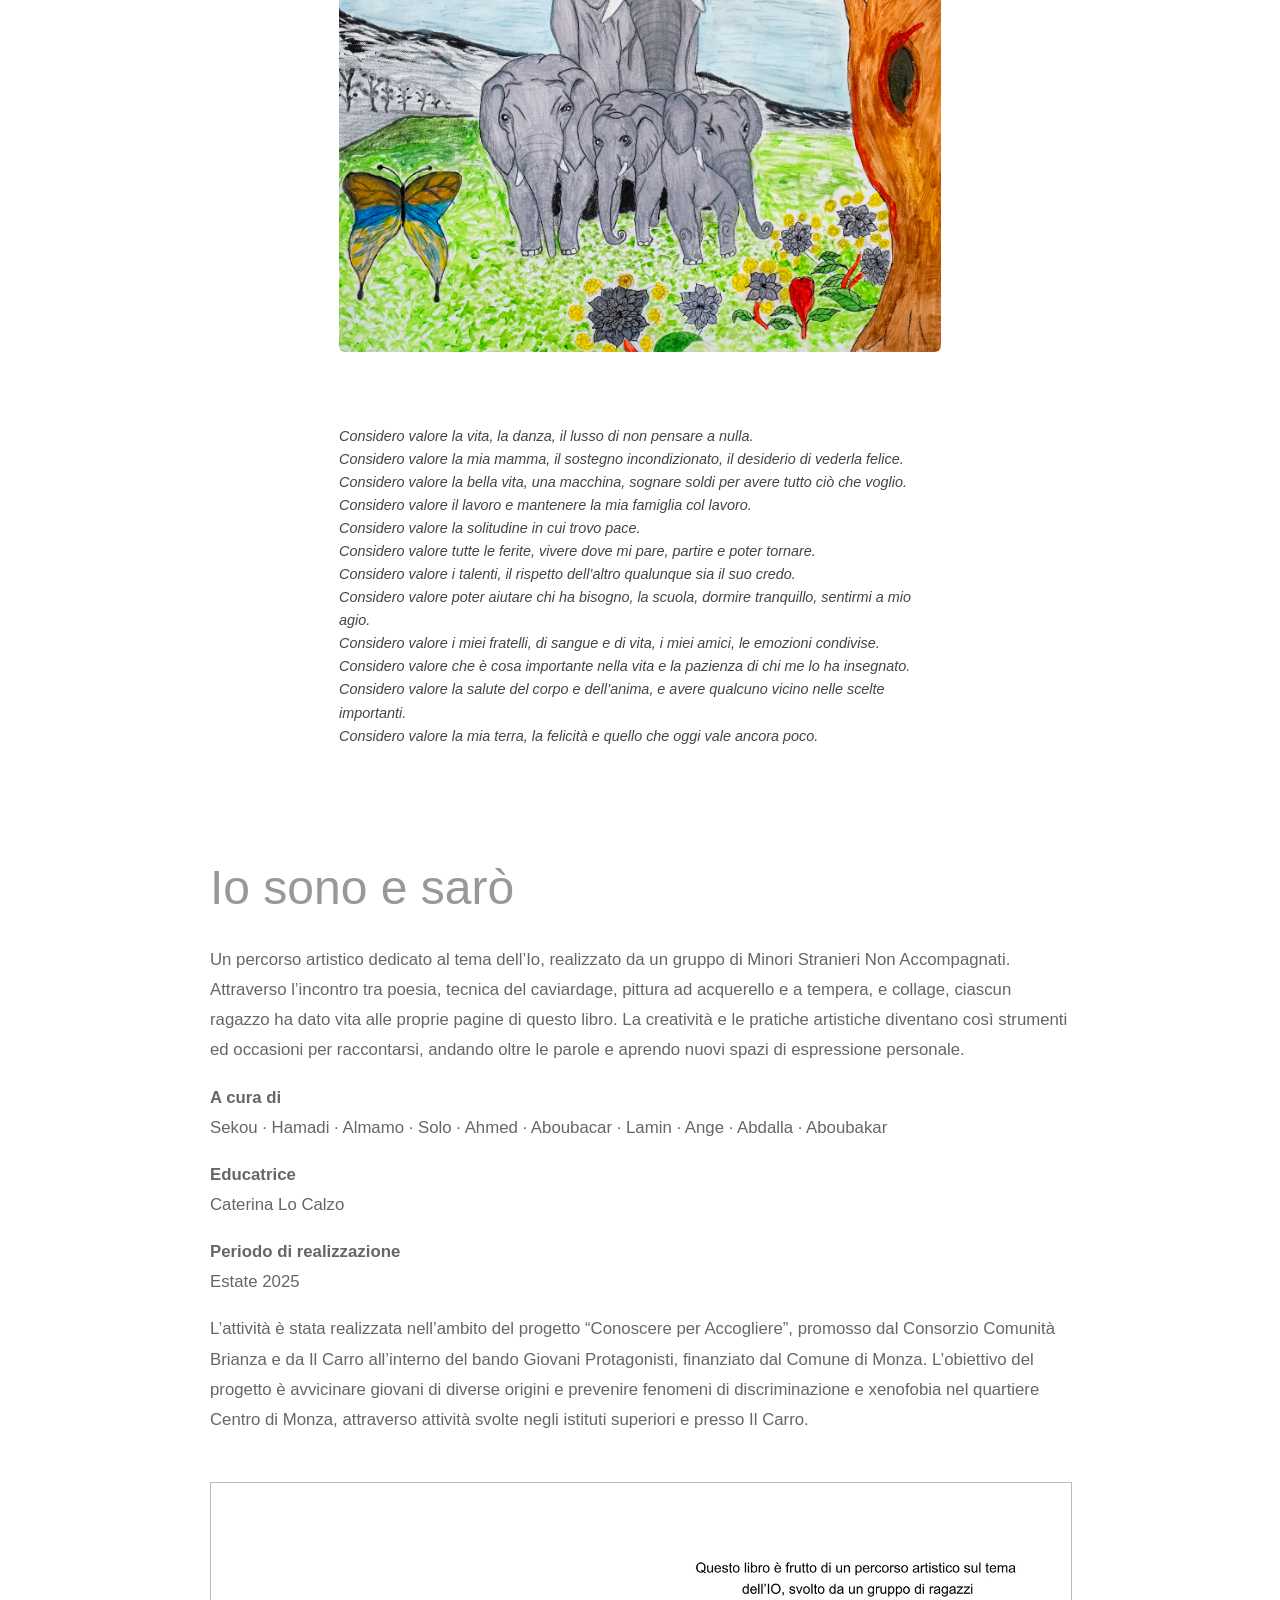
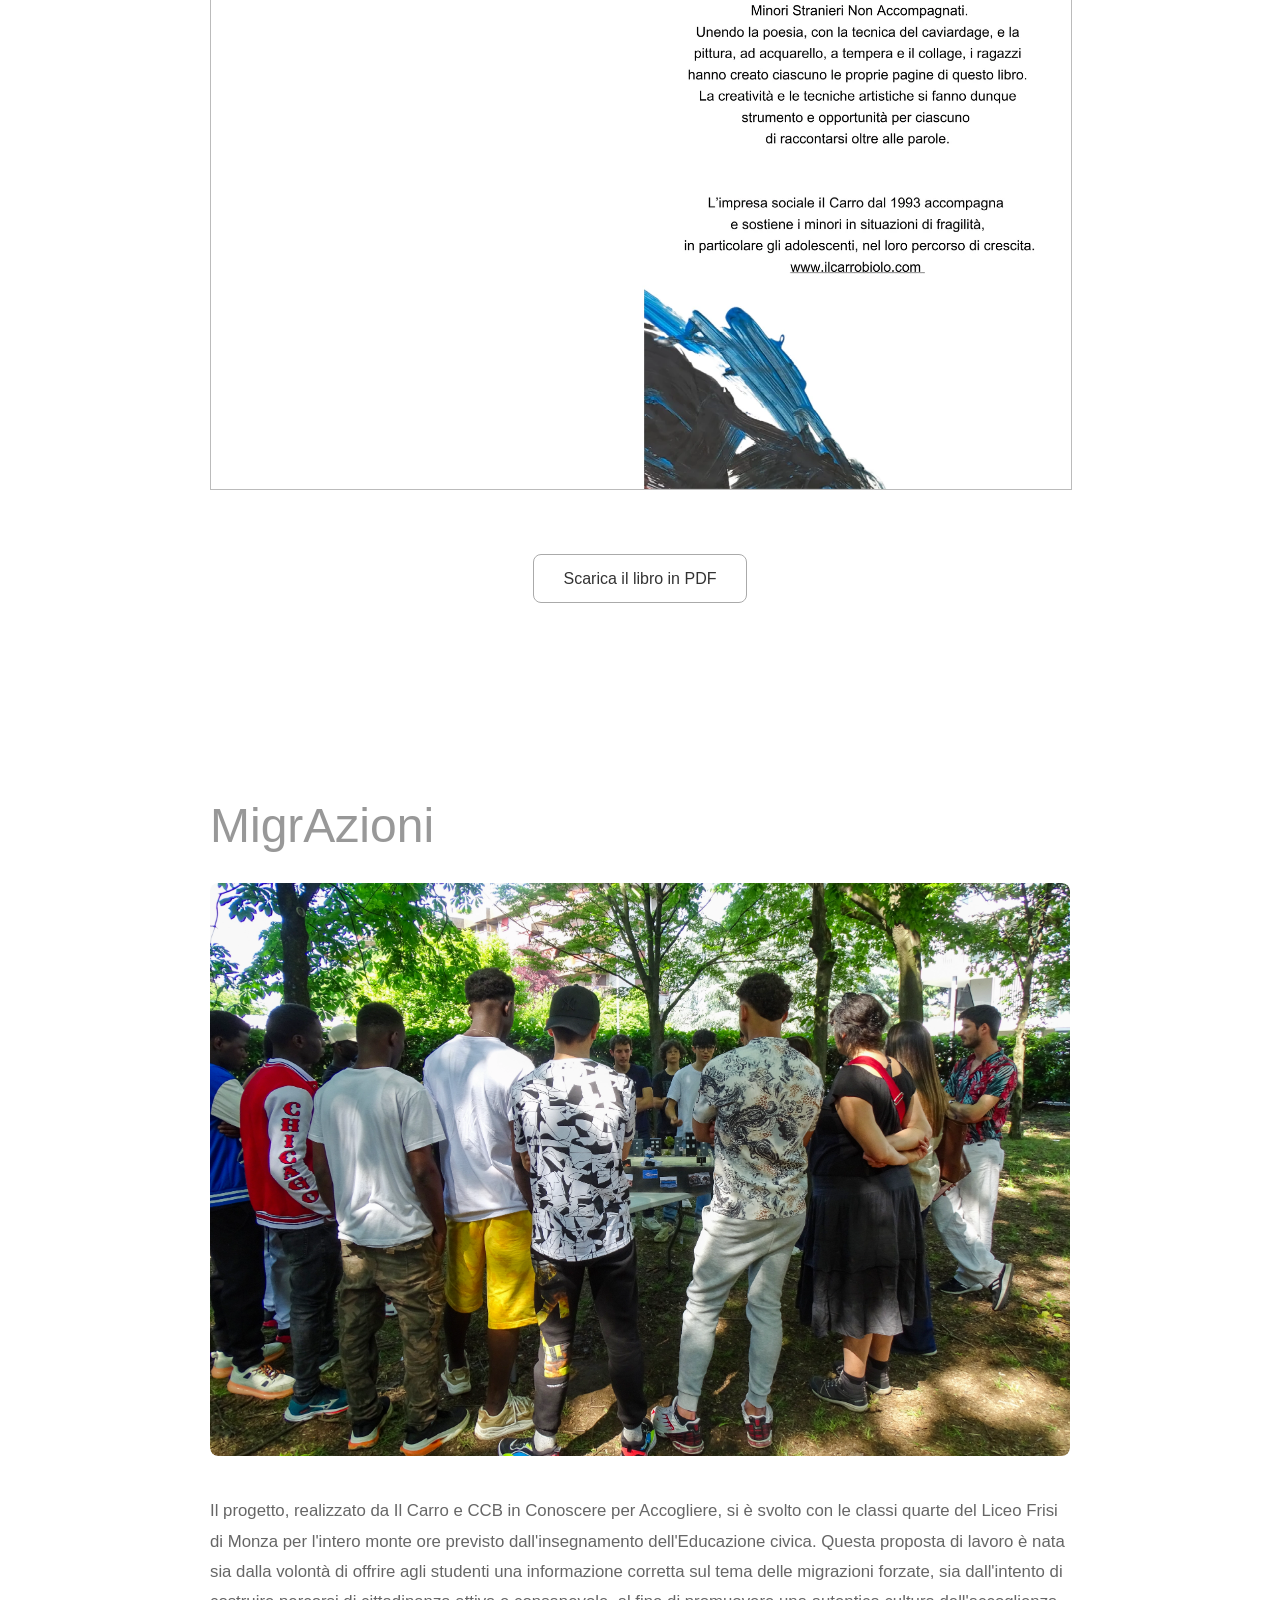
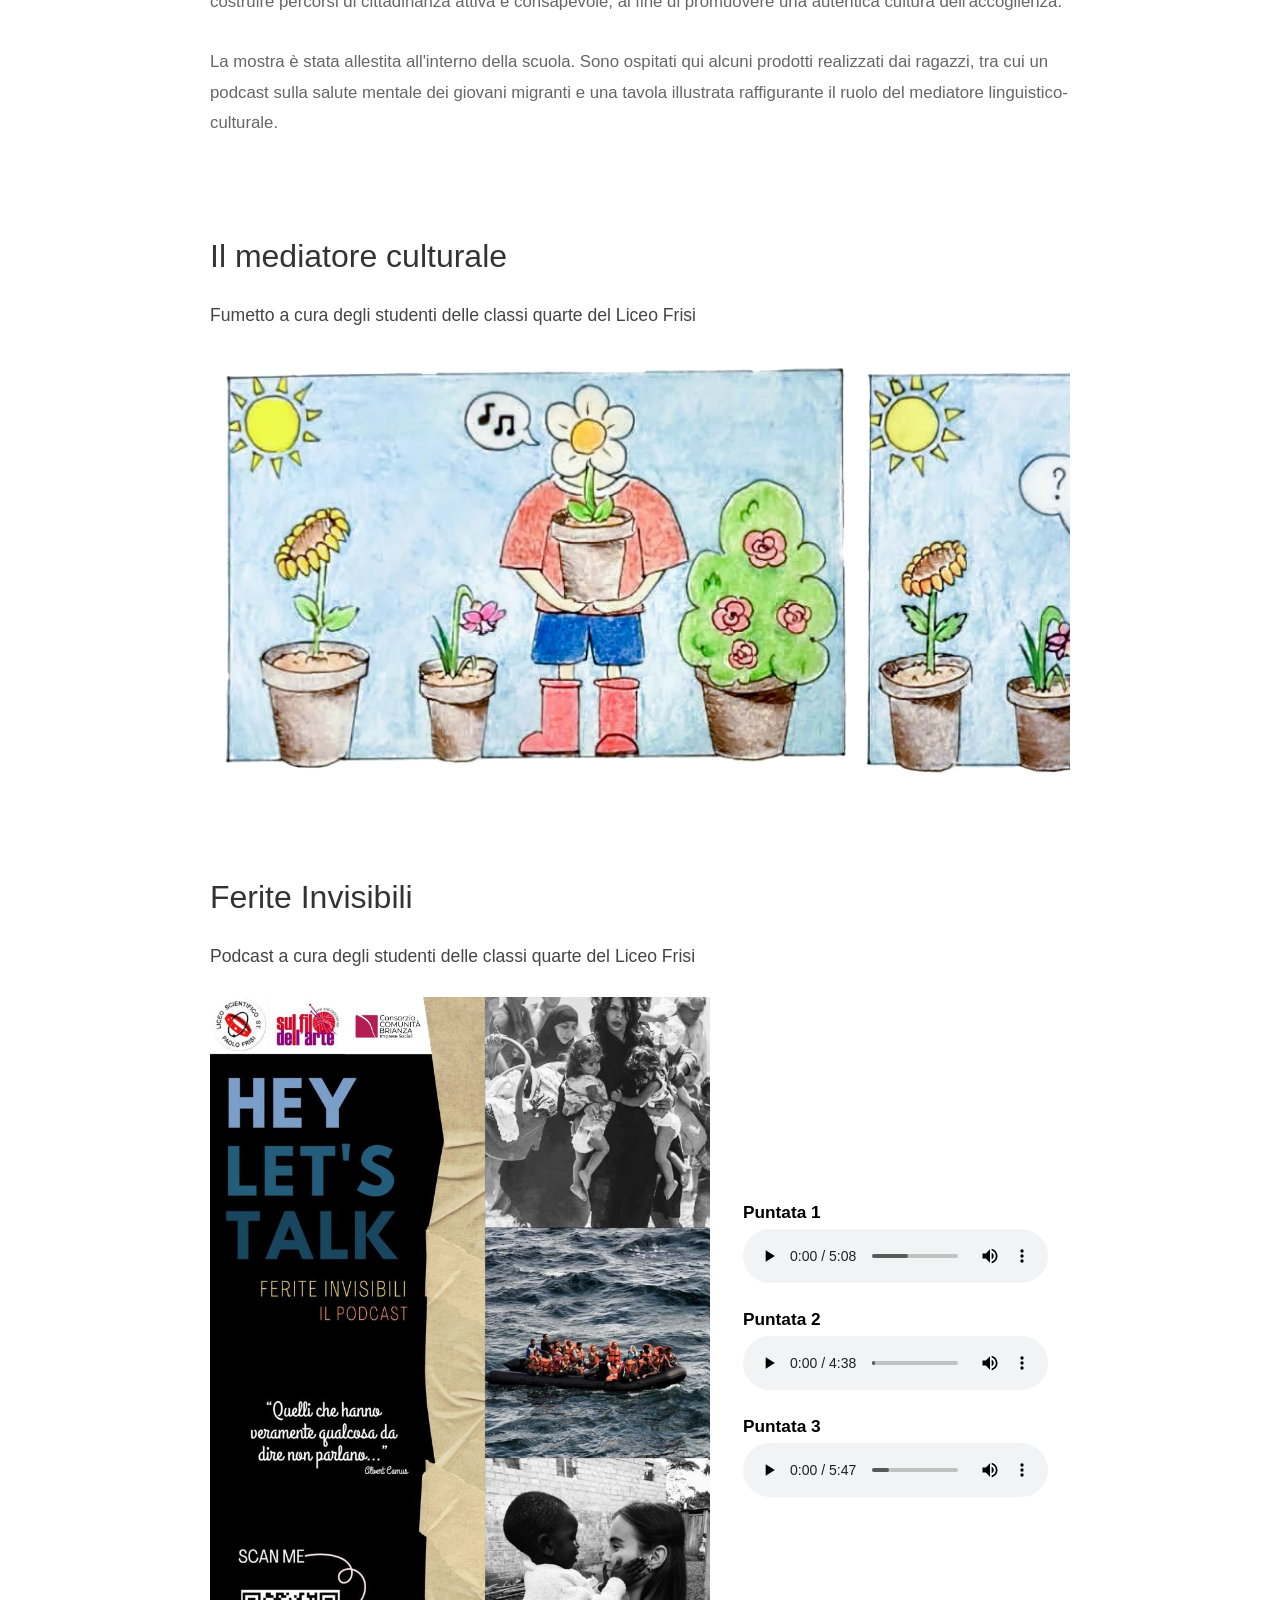
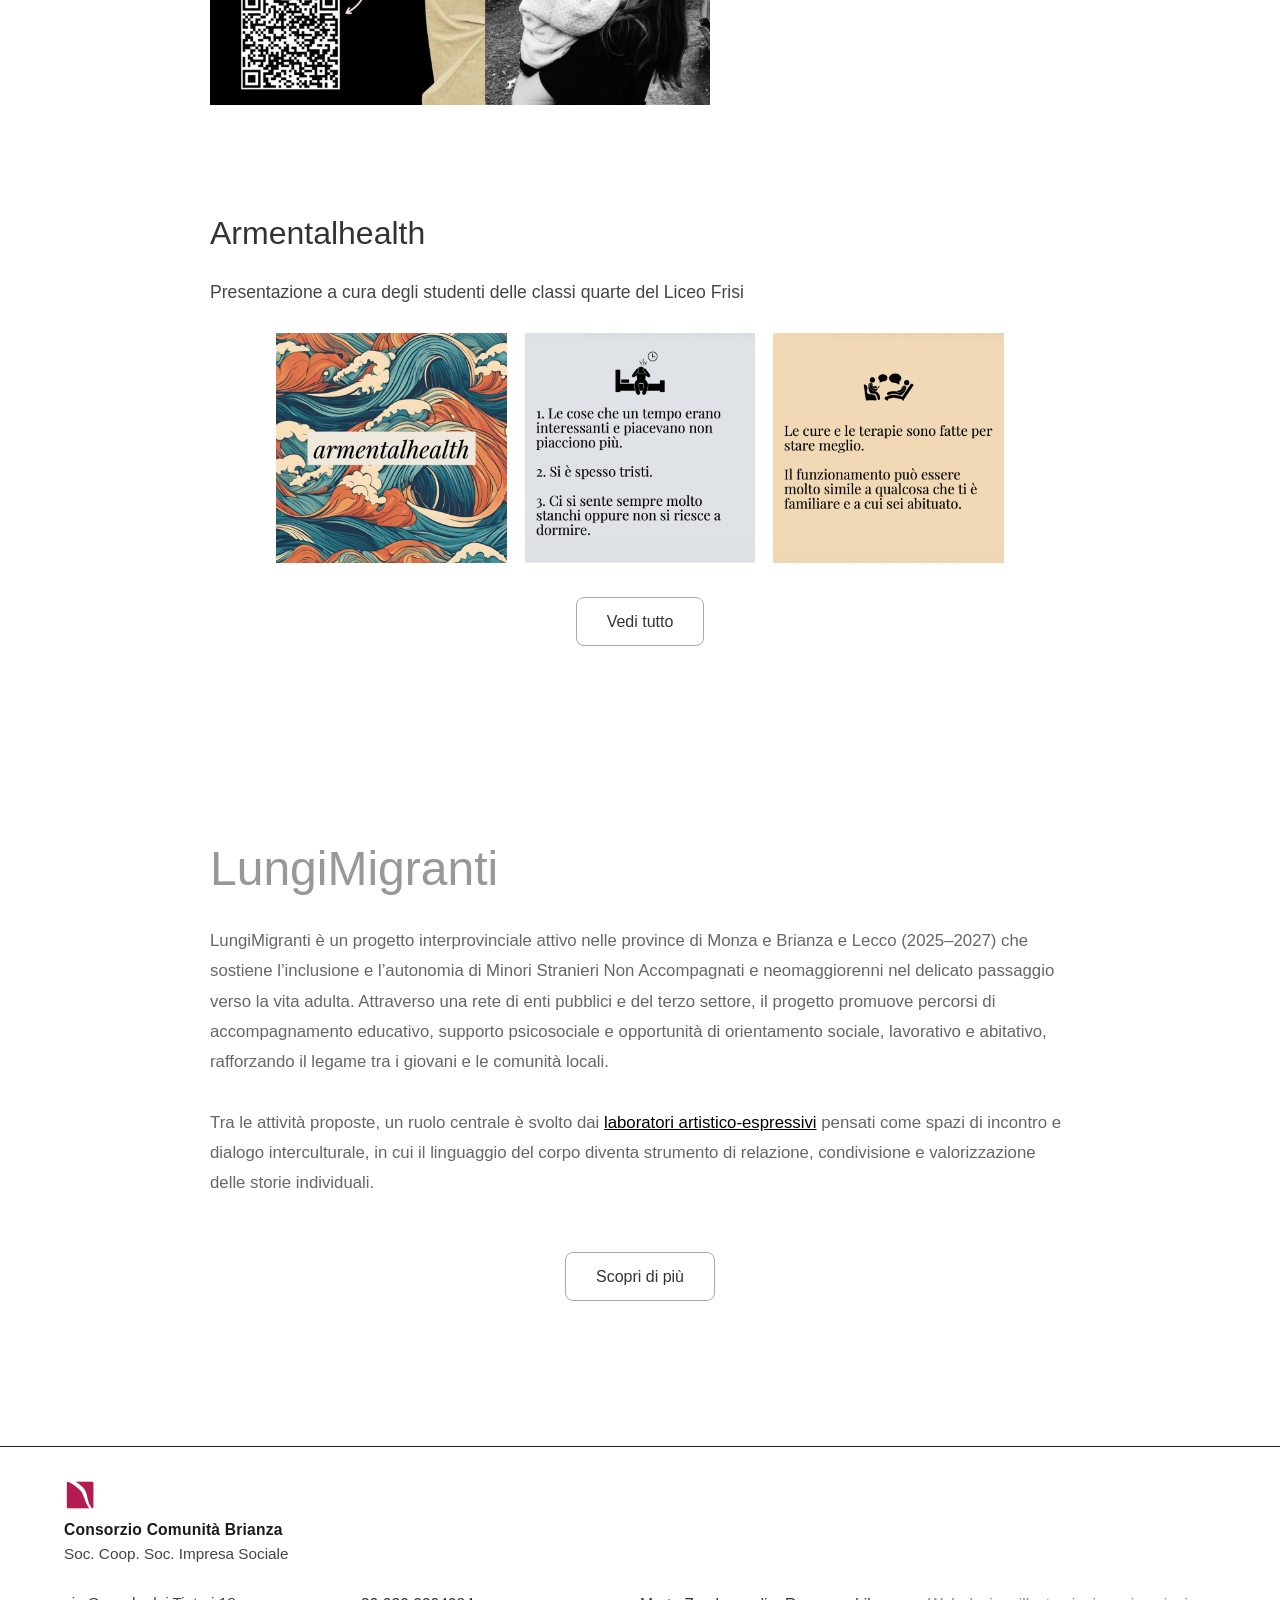
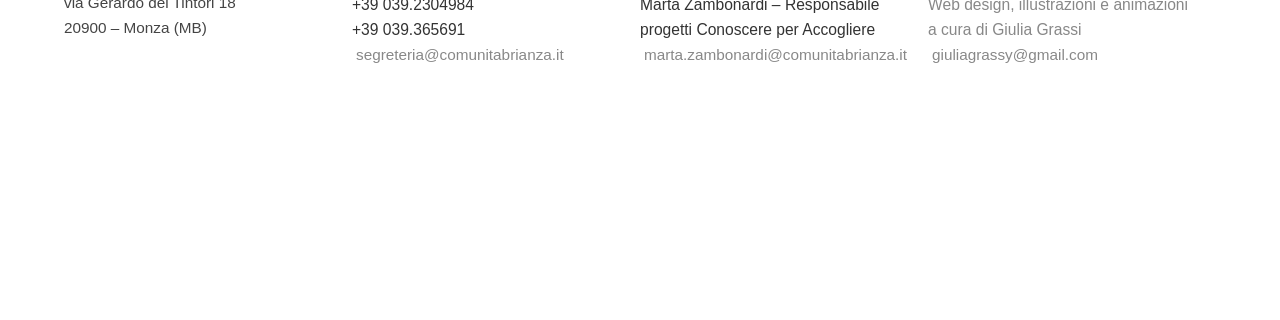
==== commit fba98cb3: "aggiornamenti testuali" ====
--- a/about.html
+++ b/about.html
@@ -1,10 +1,13 @@
 <!DOCTYPE html>
 <html lang="en">
 <head>
-  <meta charset="UTF-8" />
-  <meta name="viewport" content="width=device-width, initial-scale=1.0"/>
-  <title>Progetti – Conoscere per Accogliere</title>
-  <link rel="stylesheet" href="style.css">
+    <meta charset="UTF-8" />
+    <meta name="viewport" content="width=device-width, initial-scale=1.0"/>
+    <meta name="description" content="Un progetto di Consorzio Comunità Brianza per creare sempre più occasioni di conoscenza reciproca, dialogo e partecipazione alla vita della comunità.">
+    <title>Progetti – Conoscere per Accogliere</title>
+    <link rel="icon" type="image/webp" href="images/CCB-logo-sito.webp">
+    <meta property="og:image" content="images/CCB-logo-sito.webp">
+    <link rel="stylesheet" href="style.css">
 </head>
 <body class="about-page">
     <!-- Fixed Navbar -->
@@ -55,7 +58,7 @@
                     <ul style="list-style: none; padding: 0; margin: 0 0 0 24px; font-size: 1em; color: #888;">
                         <li style="margin-bottom: 2px;"><span style="margin-right:6px;">#</span><a href="#sogno-cassetto" style="color:#888; text-decoration: none;">Un sogno nel CASsetto</a></li>
                         <li style="margin-bottom: 2px;"><span style="margin-right:6px;">#</span><a href="#conoscere-accogliere" style="color:#888; text-decoration: none;">Ragazzi in viaggio</a></li>
-                        <li style="margin-bottom: 2px;"><span style="margin-right:6px;">#</span><a href="#carro" style="color:#888; text-decoration: none;">CCB x Il Carro</a></li>
+                        <li style="margin-bottom: 2px;"><span style="margin-right:6px;">#</span><a href="#carro" style="color:#888; text-decoration: none;">Attività con Il Carro</a></li>
                         <li style="margin-bottom: 2px;"><span style="margin-right:6px;">#</span><a href="#io-sono-saro" style="color:#888; text-decoration: none;">Io sono e sarò</a></li>
                          <li style="margin-bottom: 2px;"><span style="margin-right:6px;">#</span><a href="#migrazioni" style="color:#888; text-decoration: none;">MigrAzioni</a></li>
                         <li><span style="margin-right:6px;">#</span><a href="#lungimigranti" style="color:#888; text-decoration: none;">LungiMigranti</a></li>
@@ -798,7 +801,7 @@
     </div>
 
 
- <div style="padding: 70px;"><h1 id="carro">CCB x Il Carro</h1>
+ <div style="padding: 70px;"><h1 id="carro">Attività con Il Carro</h1>
  <p style="margin-bottom: 100px;">L’impresa sociale Il Carro, dal 1993, accompagna e sostiene minori in situazioni di fragilità – in particolare adolescenti – nel loro percorso di crescita e di costruzione dell’identità.
 
 <br>    Obiettivo dei laboratori svolti al Carro è stato costruire uno spazio in grado di essere luogo di interazione e dialogo tra ragazzi e ragazze appartenenti a realtà molto diverse tra loro e che spesso non entrano in contatto (minori stranieri non accompagnati, ragazzi/e di alcuni licei di Monza in PCTO e ragazzi/e iscritti ai servizi del Centro educativo Il Carro di
@@ -1069,7 +1072,7 @@
 showFotoSlideshow2(fotoSlideshowIndex2);
 startSlideshow2();
 </script>
- <p>Il progetto si è svolto con le classi quarte del Liceo Frisi di Monza, per l'intero monte ore previsto dall'insegnamento dell'Educazione civica.
+ <p>Il progetto, realizzato da Il Carro e CCB in Conoscere per Accogliere, si è svolto con le classi quarte del Liceo Frisi di Monza per l'intero monte ore previsto dall'insegnamento dell'Educazione civica.
 Questa proposta di lavoro è nata sia dalla volontà di offrire agli studenti una informazione corretta sul tema delle migrazioni forzate, sia dall'intento di costruire percorsi di cittadinanza attiva e consapevole, al fine di promuovere una autentica cultura dell'accoglienza.
 <br><br>La mostra è stata allestita all'interno della scuola. Sono ospitati qui alcuni prodotti realizzati dai ragazzi, tra cui un podcast sulla salute mentale dei giovani migranti e una tavola illustrata raffigurante il ruolo del mediatore linguistico-culturale.
 </p>
@@ -1129,7 +1132,7 @@
         
                         <h1 style="margin-top: 210px;" id="lungimigranti">LungiMigranti</h1>
                          <p> LungiMigranti è un progetto interprovinciale attivo nelle province di Monza e Brianza e Lecco (2025–2027) che sostiene l’inclusione e l’autonomia di Minori Stranieri Non Accompagnati e neomaggiorenni nel delicato passaggio verso la vita adulta. Attraverso una rete di enti pubblici e del terzo settore, il progetto promuove percorsi di accompagnamento educativo, supporto psicosociale e opportunità di orientamento sociale, lavorativo e abitativo, rafforzando il legame tra i giovani e le comunità locali.
-                         <br><br>Tra le attività proposte, un ruolo centrale è svolto dai <a href="https://comunitamonzabrianza.it/news/storie-in-movimento-il-corso-di-teatro-danza/" target="_blank" style="text-decoration: underline; color: black;">laboratori di teatro danza</a> ed espressione corporea, pensati come spazi di incontro e dialogo interculturale, in cui il linguaggio del corpo diventa strumento di relazione, condivisione e valorizzazione delle storie individuali.
+                         <br><br>Tra le attività proposte, un ruolo centrale è svolto dai <a href="https://comunitamonzabrianza.it/news/storie-in-movimento-il-corso-di-teatro-danza/" target="_blank" style="text-decoration: underline; color: black;">laboratori artistico-espressivi</a> pensati come spazi di incontro e dialogo interculturale, in cui il linguaggio del corpo diventa strumento di relazione, condivisione e valorizzazione delle storie individuali.
                        </p> 
                         <div style="text-align: center; margin-bottom: 160px; margin-top: 70px;">
                             <a href="https://comunitamonzabrianza.it/news/lungimigranti-una-rete-interprovinciale-per-linclusione-dei-msna-e-dei-neomaggiorenni/" target="_blank" class="gallery-toggle-btn" style="font-size: 1em; text-decoration: none;">Scopri di più</a>
--- a/style.css
+++ b/style.css
@@ -1060,10 +1060,12 @@
                             z-index: 9;
                         }
                         .orbit-ball-1 { animation-delay: 0s; --angle: 0deg; }
-                        .orbit-ball-2 { animation-delay: 0s; --angle: 72deg; }
-                        .orbit-ball-3 { animation-delay: 0s; --angle: 144deg; }
-                        .orbit-ball-4 { animation-delay: 0s; --angle: 216deg; }
-                        .orbit-ball-5 { animation-delay: 0s; --angle: 288deg; }
+                        .orbit-ball-2 { animation-delay: 0s; --angle: 51.43deg; }
+                        .orbit-ball-3 { animation-delay: 0s; --angle: 102.86deg; }
+                        .orbit-ball-4 { animation-delay: 0s; --angle: 154.29deg; }
+                        .orbit-ball-5 { animation-delay: 0s; --angle: 205.71deg; }
+                        .orbit-ball-6 { animation-delay: 0s; --angle: 257.14deg; }
+                        .orbit-ball-7 { animation-delay: 0s; --angle: 308.57deg; }
                         @keyframes orbit {
                             0%   { transform: rotate(var(--angle)) translateX(220px) translateY(0) scale(1); }
                             100% { transform: rotate(calc(var(--angle) + 360deg)) translateX(220px) translateY(0) scale(1); }
@@ -3497,11 +3499,14 @@
                             background: rgba(255,255,255,0.01);
                             z-index: 9;
                         }
+                        /* Solo versione 7 palline, angoli equidistanti */
                         .orbit-ball-1 { animation-delay: 0s; --angle: 0deg; }
-                        .orbit-ball-2 { animation-delay: 0s; --angle: 72deg; }
-                        .orbit-ball-3 { animation-delay: 0s; --angle: 144deg; }
-                        .orbit-ball-4 { animation-delay: 0s; --angle: 216deg; }
-                        .orbit-ball-5 { animation-delay: 0s; --angle: 288deg; }
+                        .orbit-ball-2 { animation-delay: 0s; --angle: 51.43deg; }
+                        .orbit-ball-3 { animation-delay: 0s; --angle: 102.86deg; }
+                        .orbit-ball-4 { animation-delay: 0s; --angle: 154.29deg; }
+                        .orbit-ball-5 { animation-delay: 0s; --angle: 205.71deg; }
+                        .orbit-ball-6 { animation-delay: 0s; --angle: 257.14deg; }
+                        .orbit-ball-7 { animation-delay: 0s; --angle: 308.57deg; }
                         @keyframes orbit {
                             0%   { transform: rotate(var(--angle)) translateX(180px) translateY(0) scale(1); }
                             100% { transform: rotate(calc(var(--angle) + 360deg)) translateX(180px) translateY(0) scale(1); }
